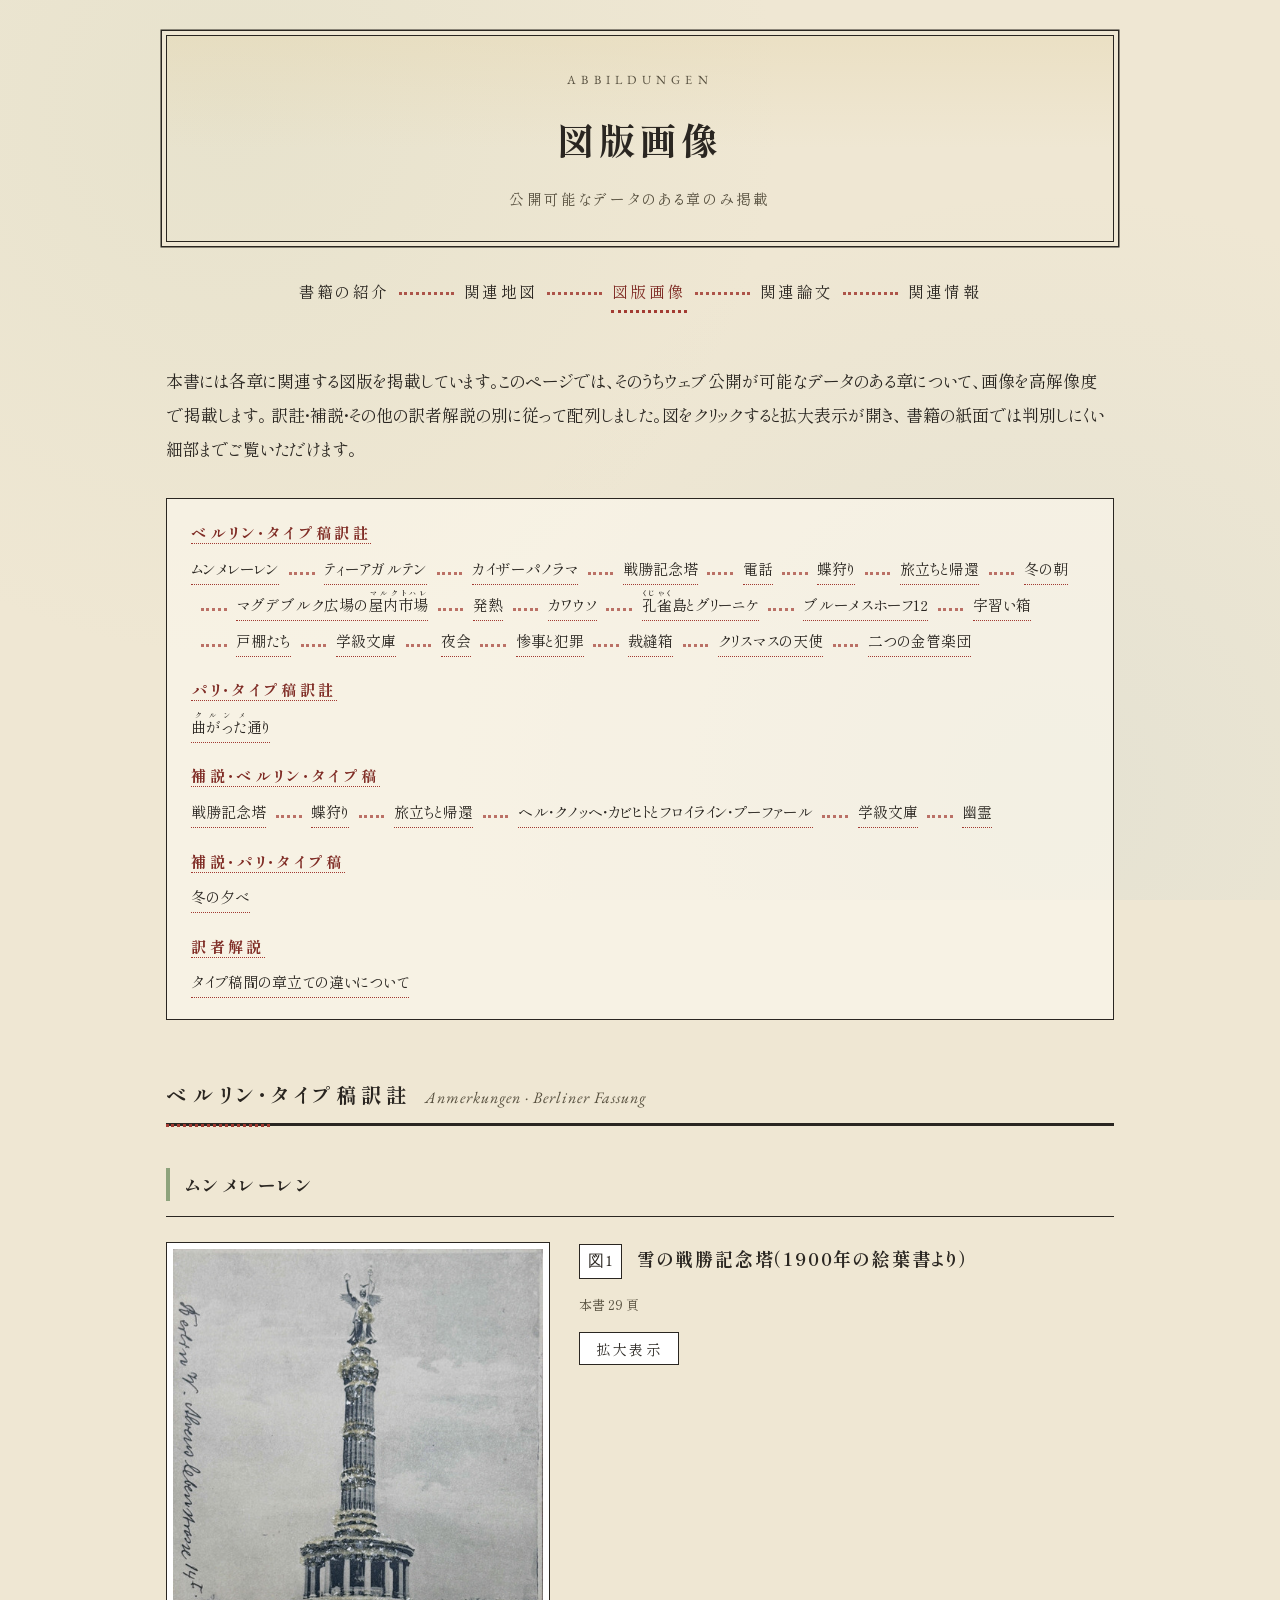
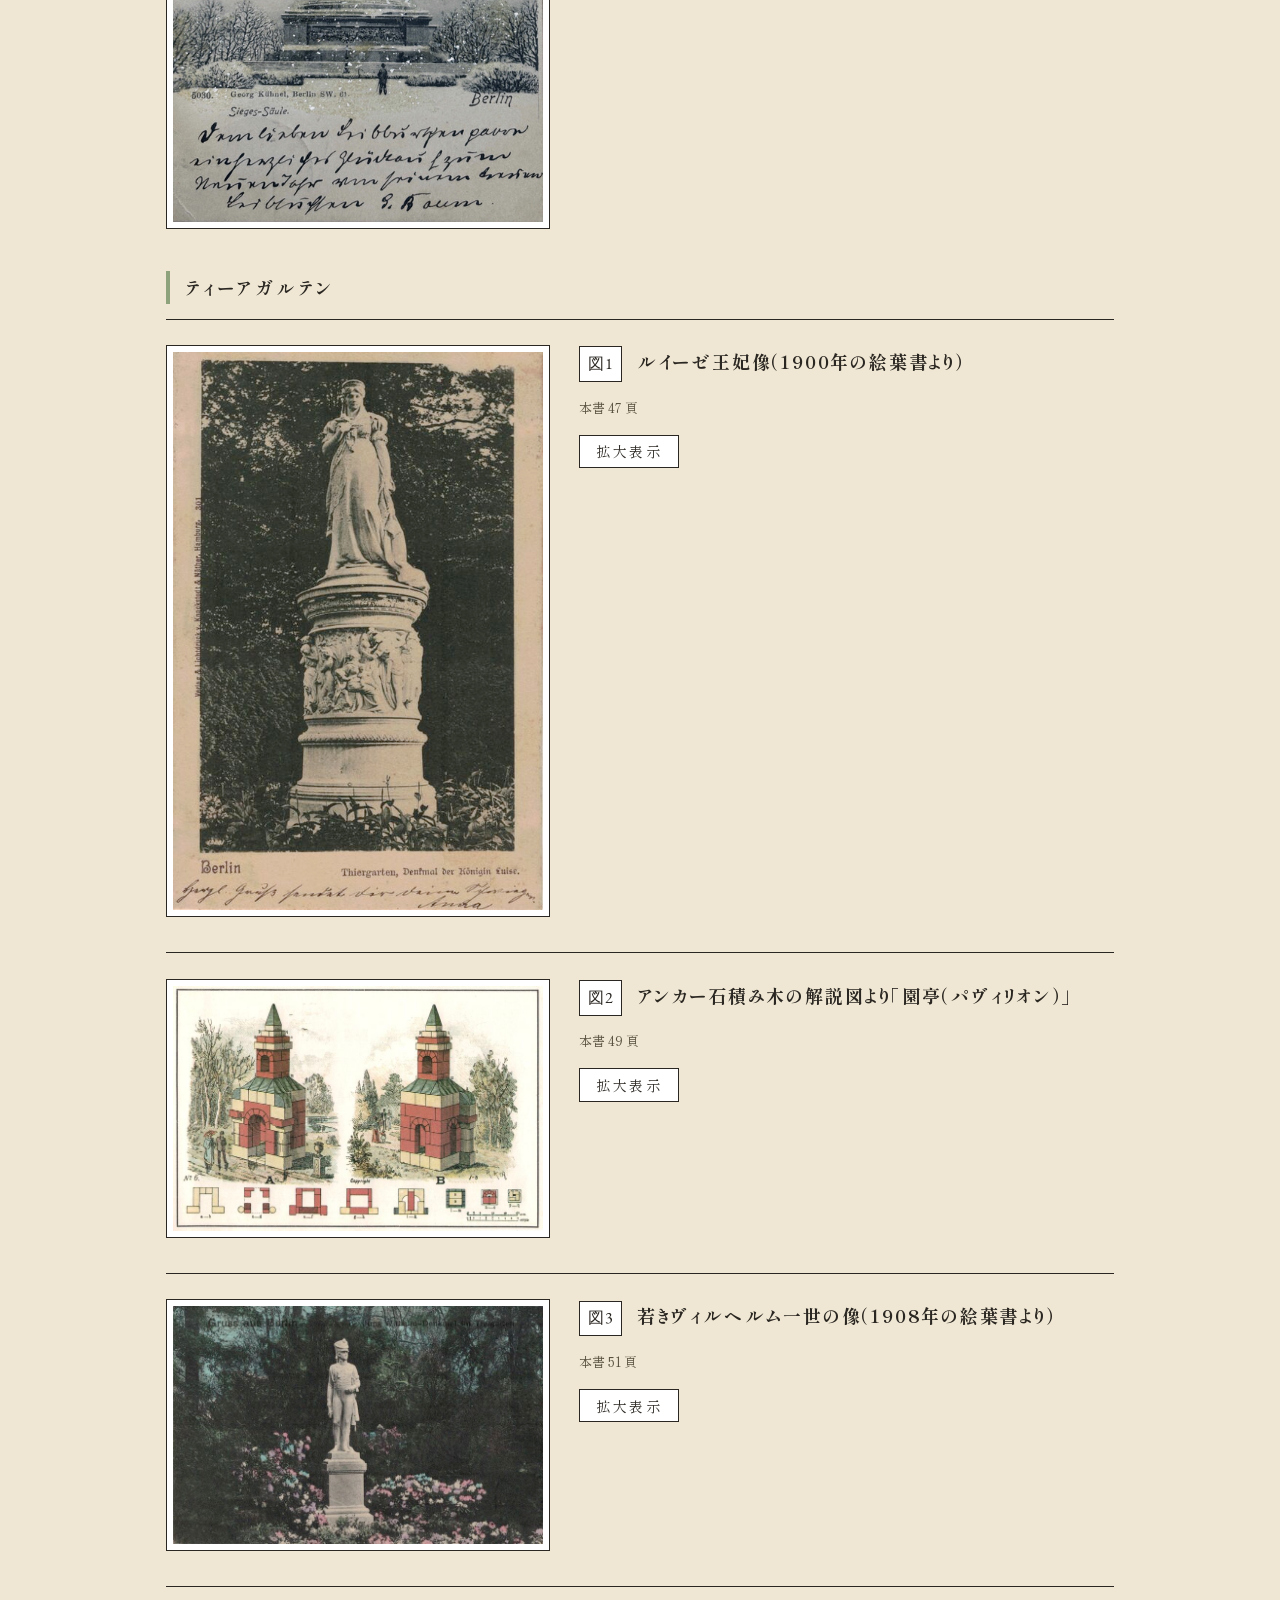
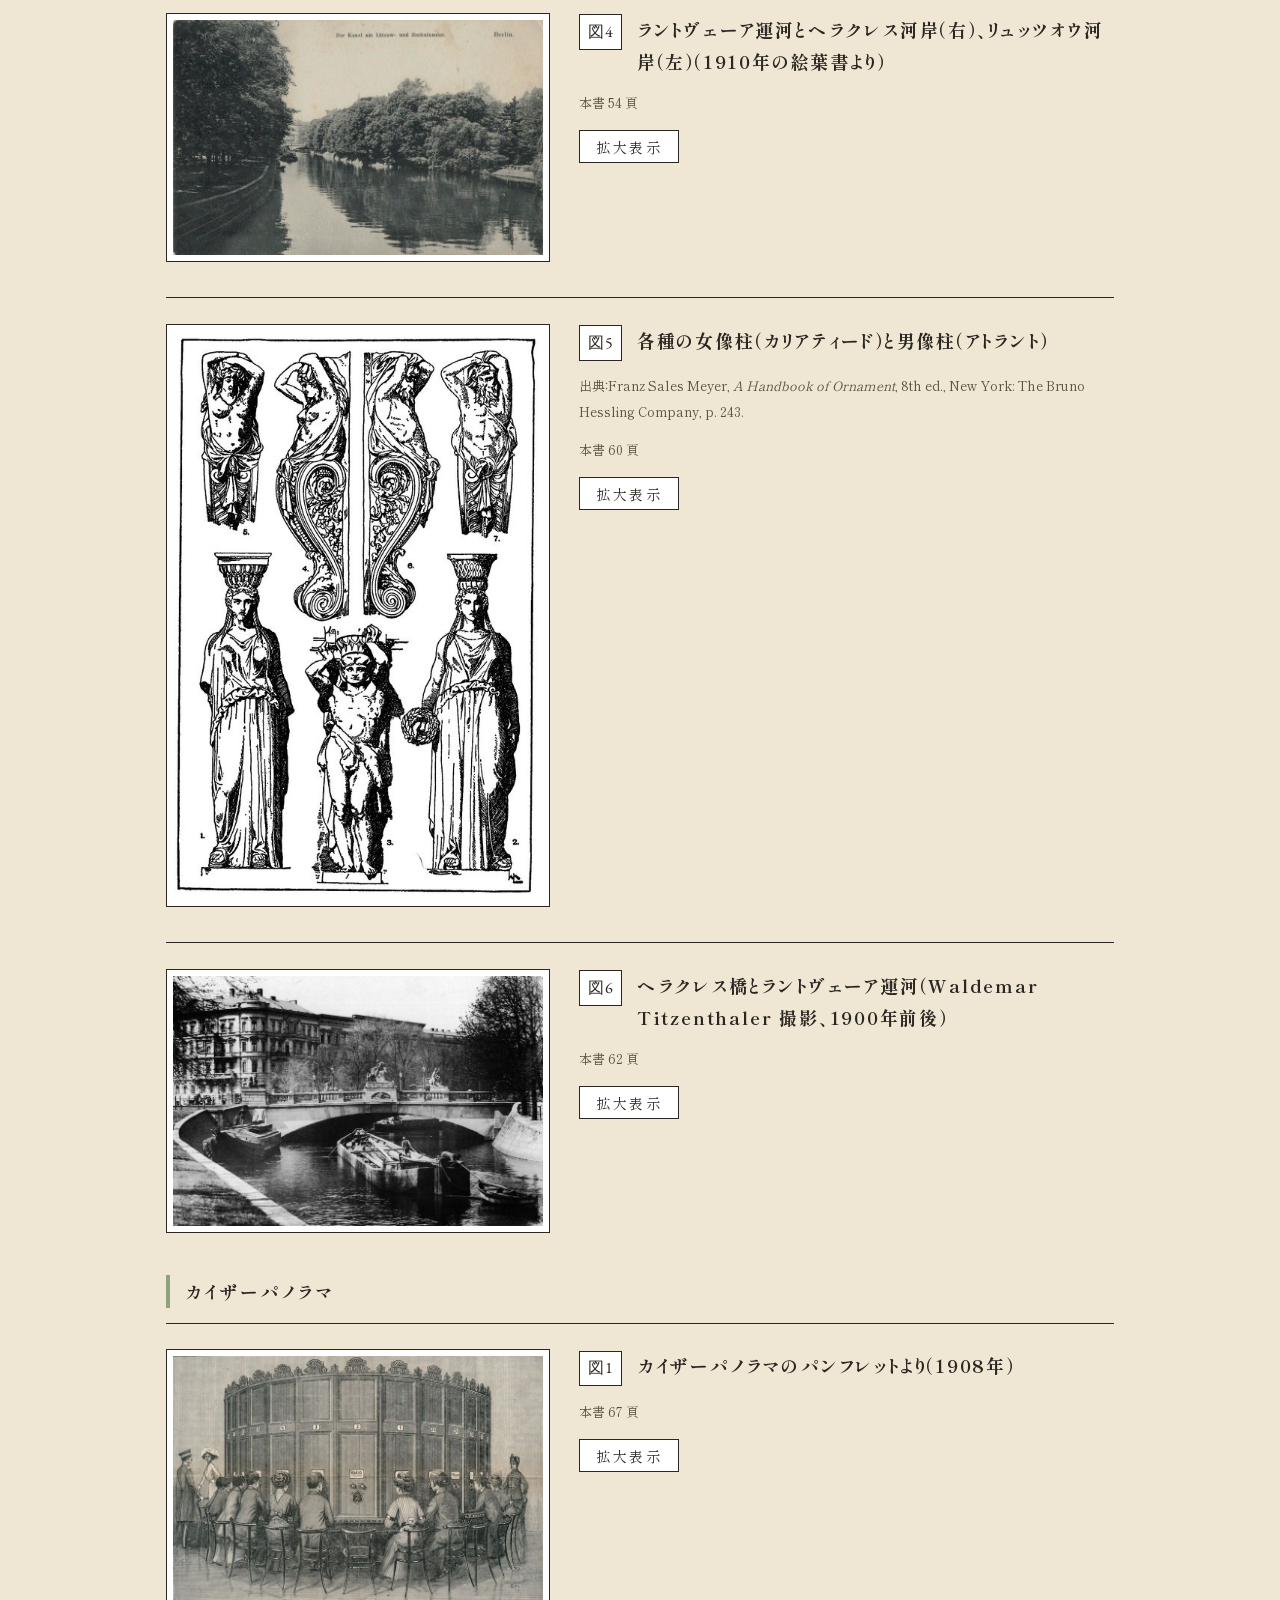
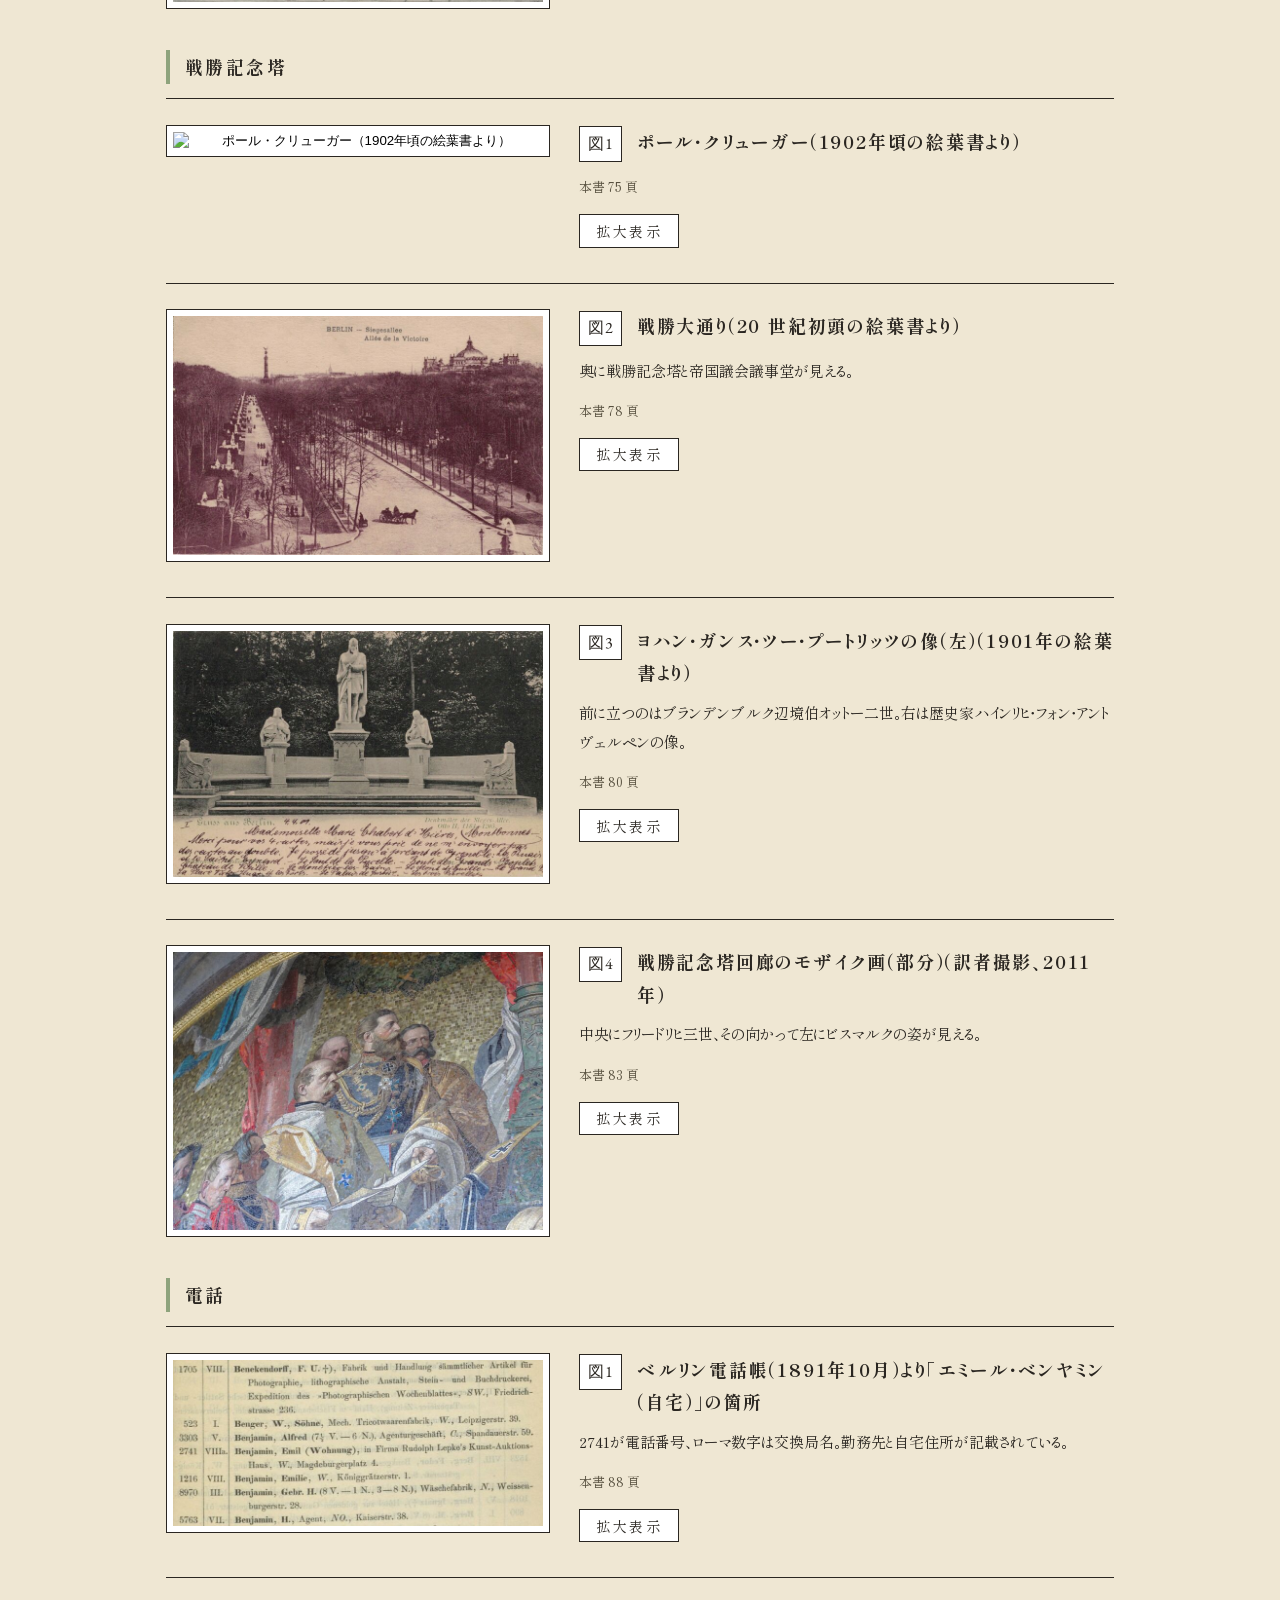
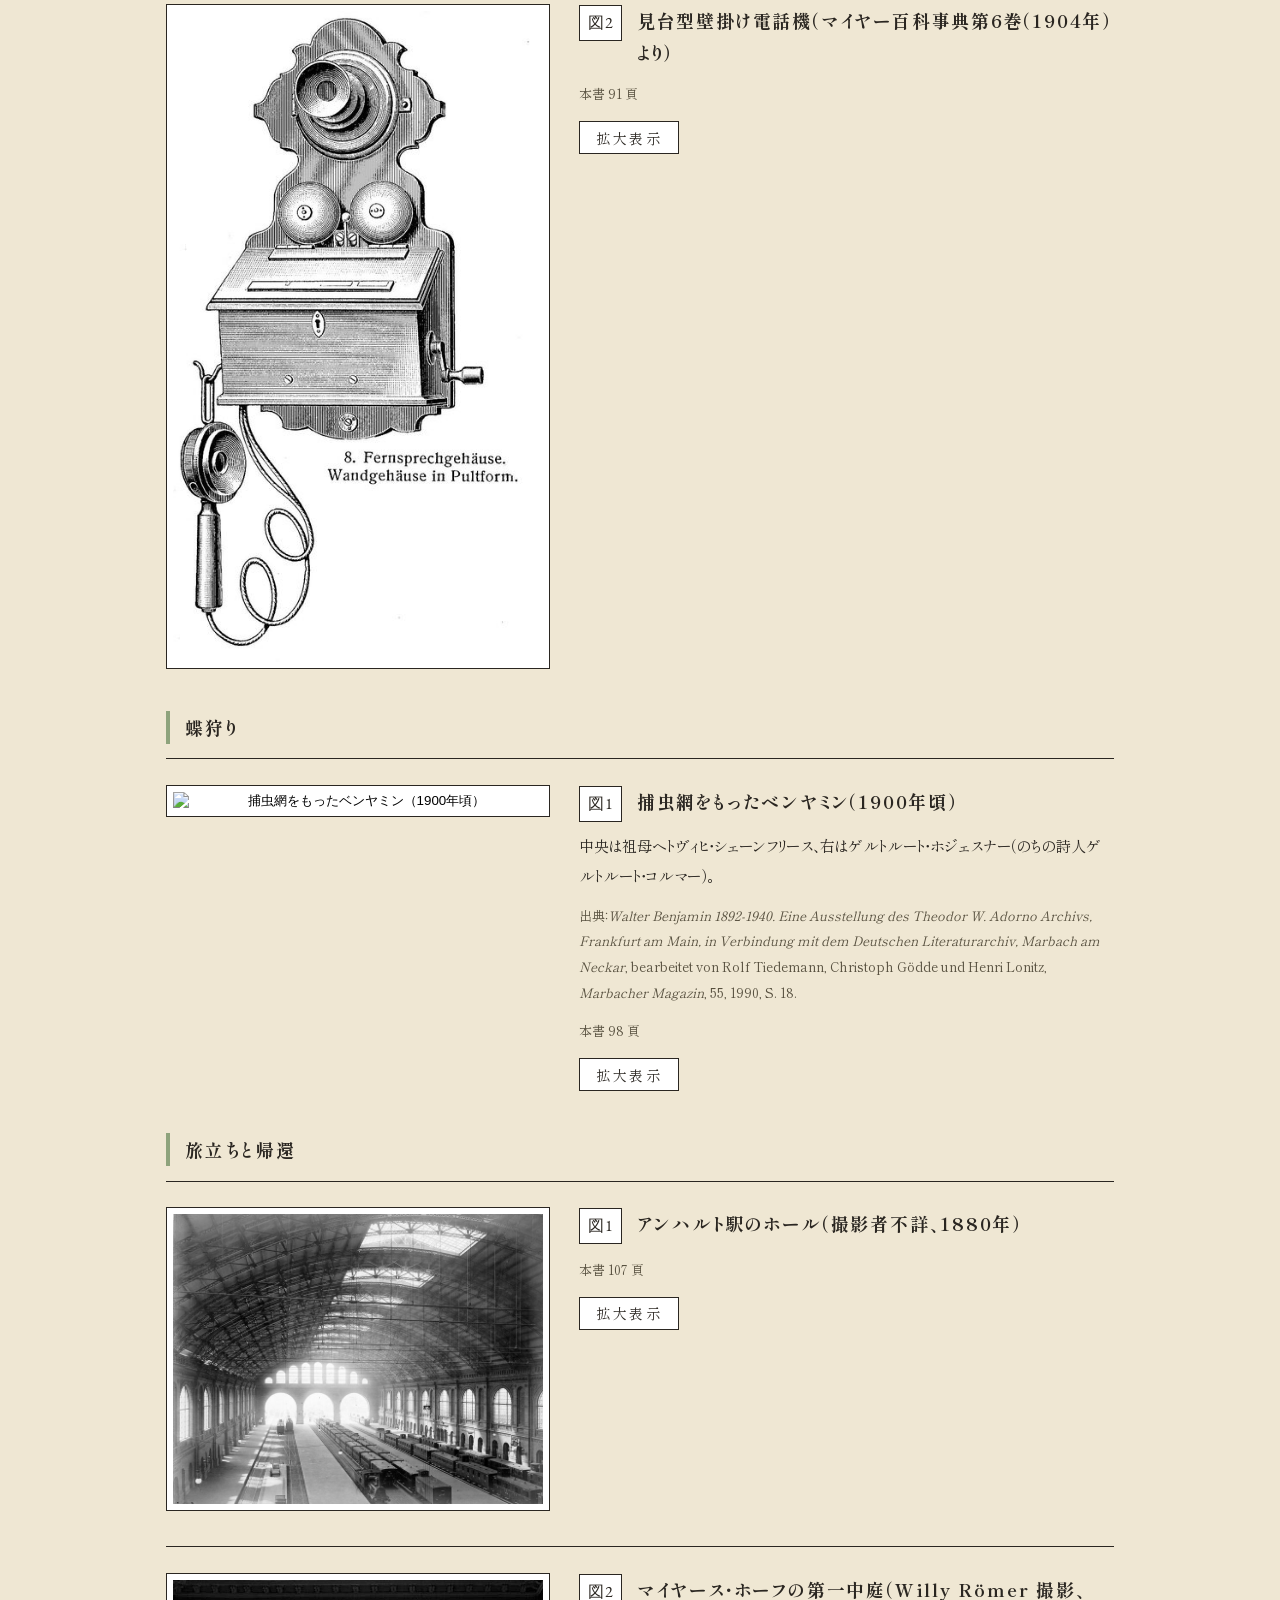
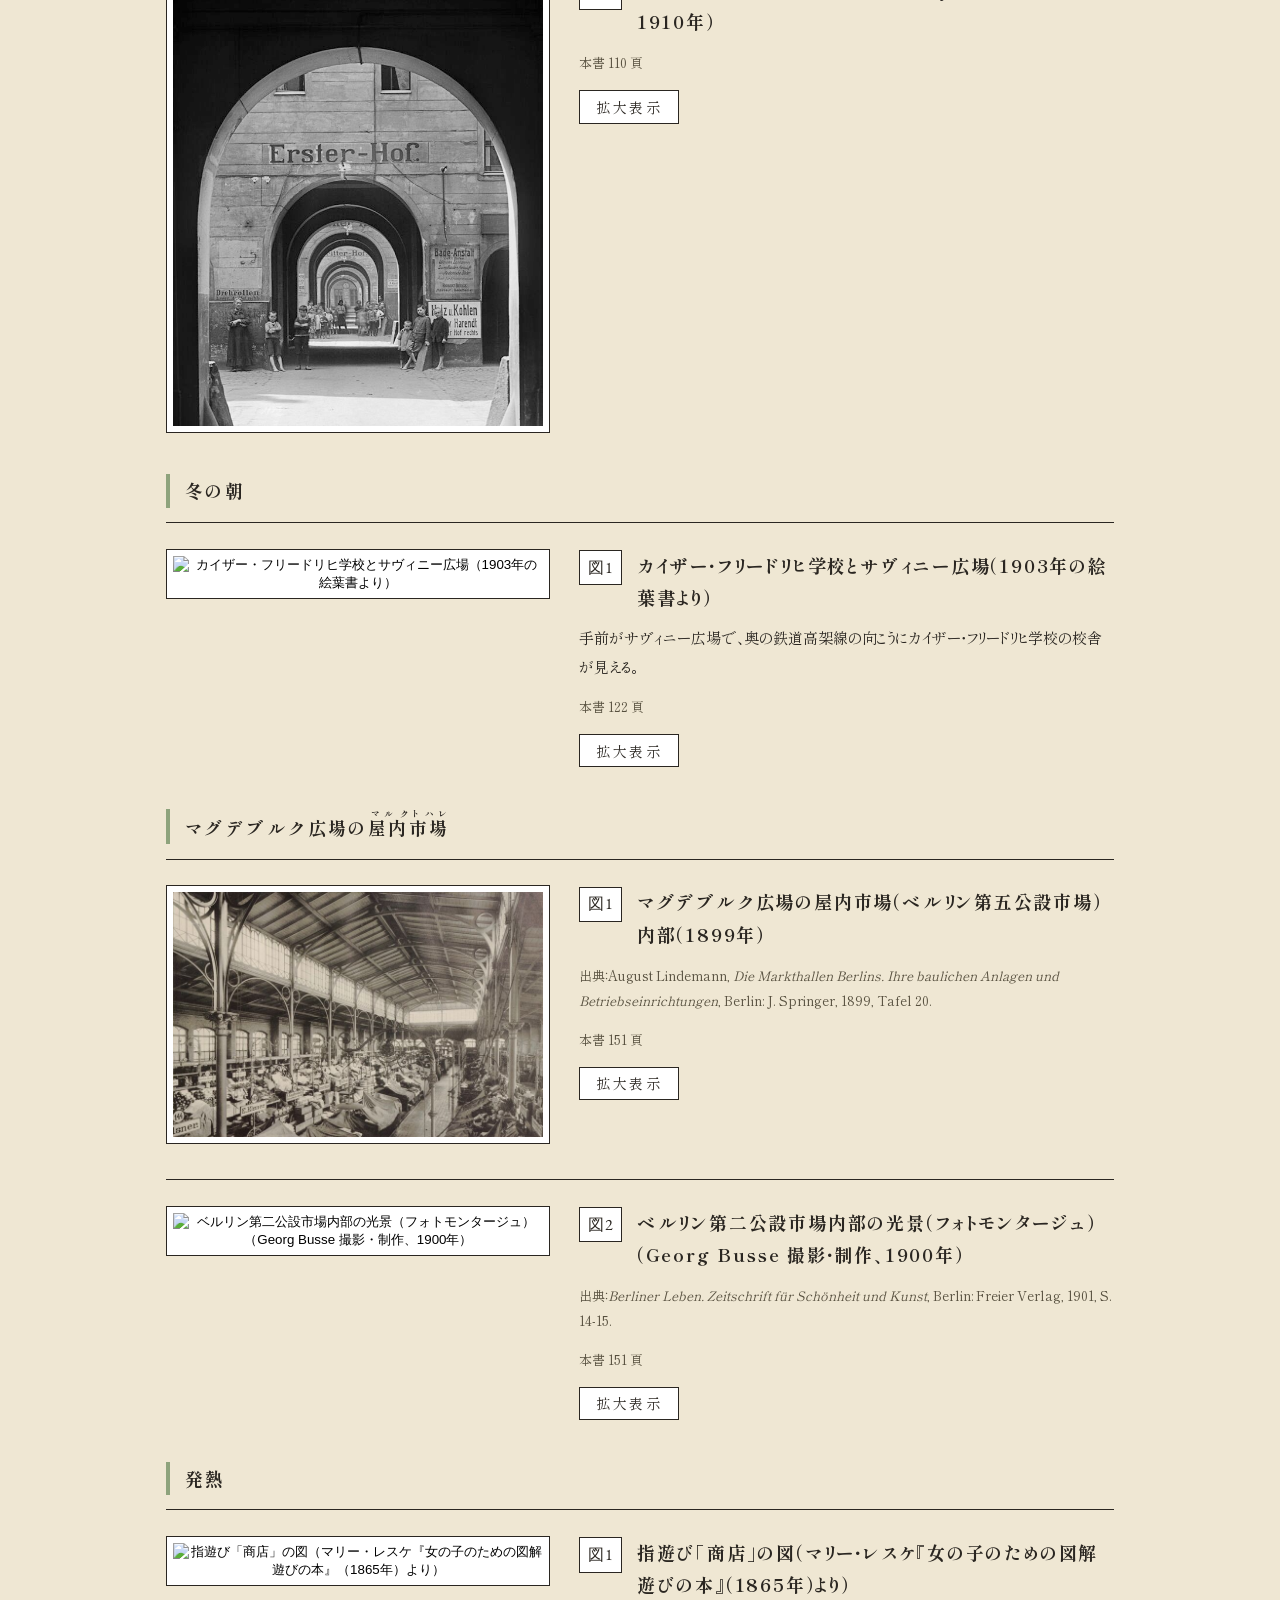
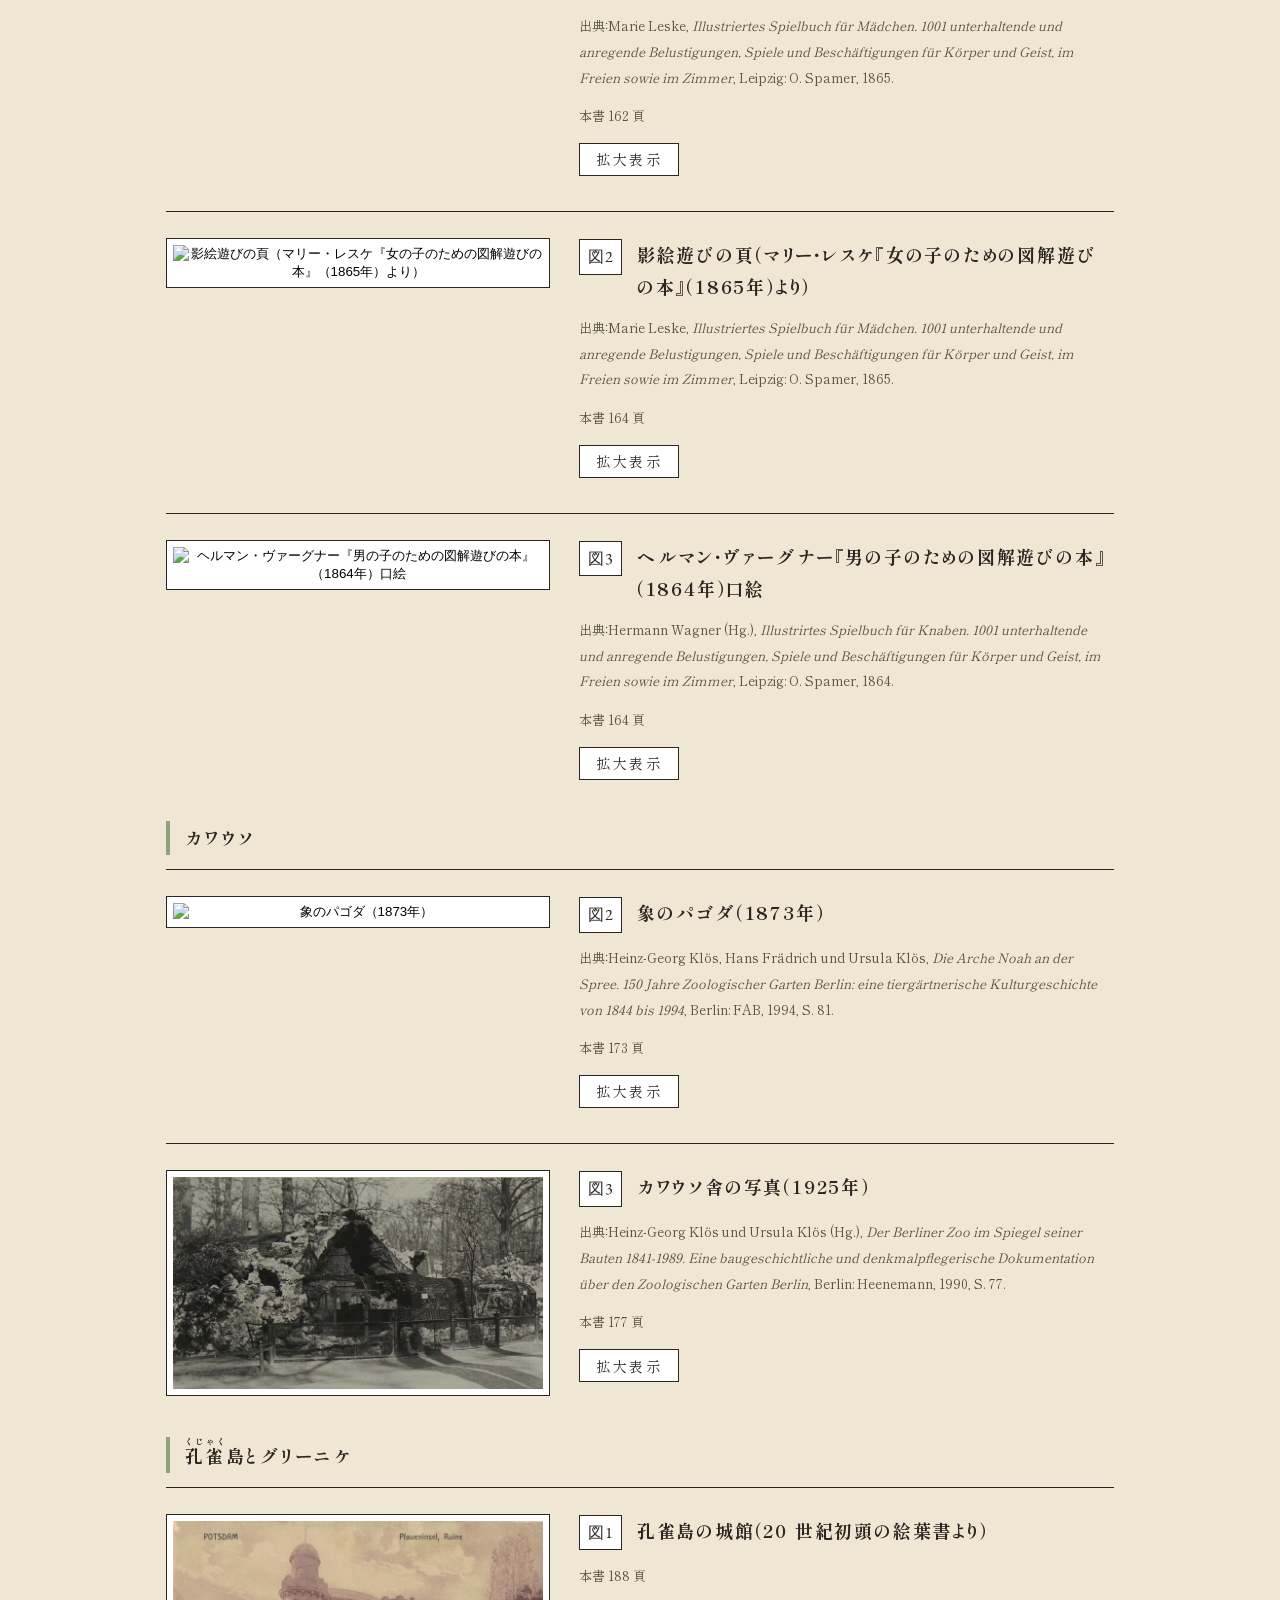
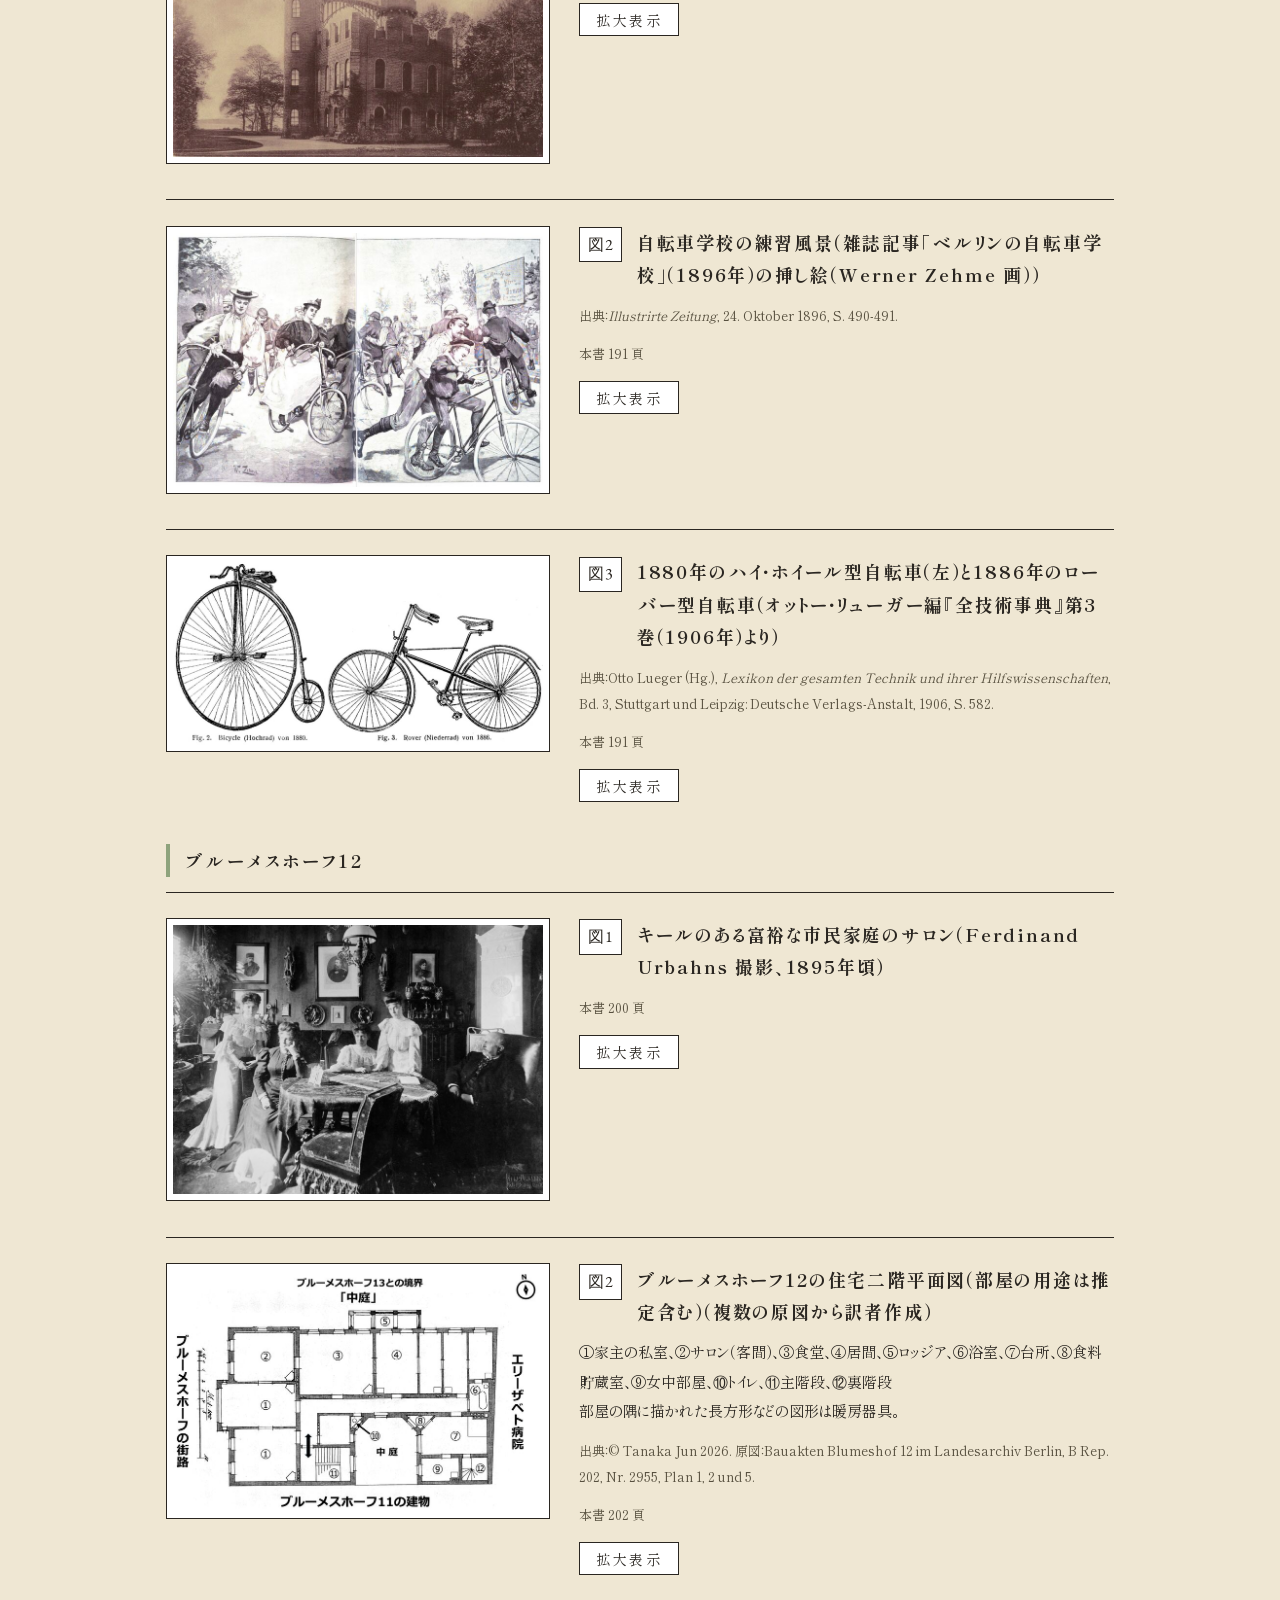
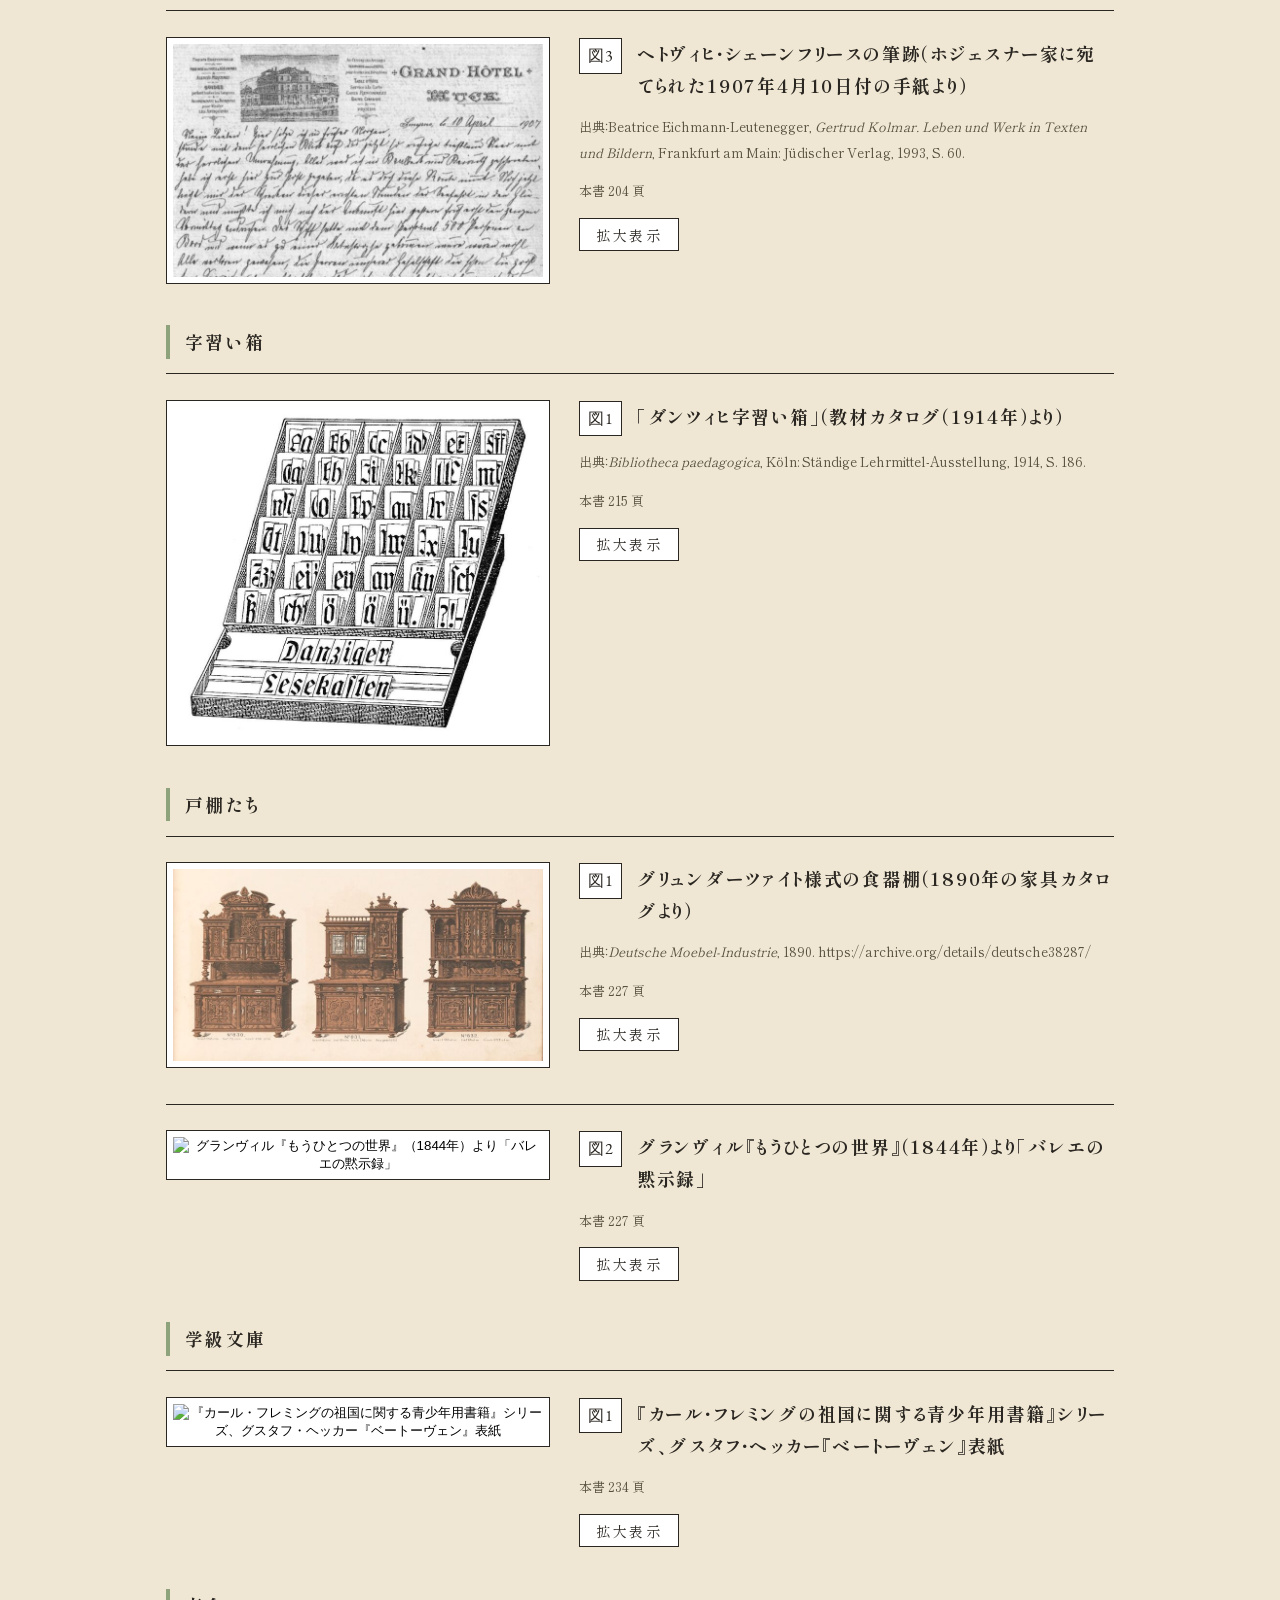
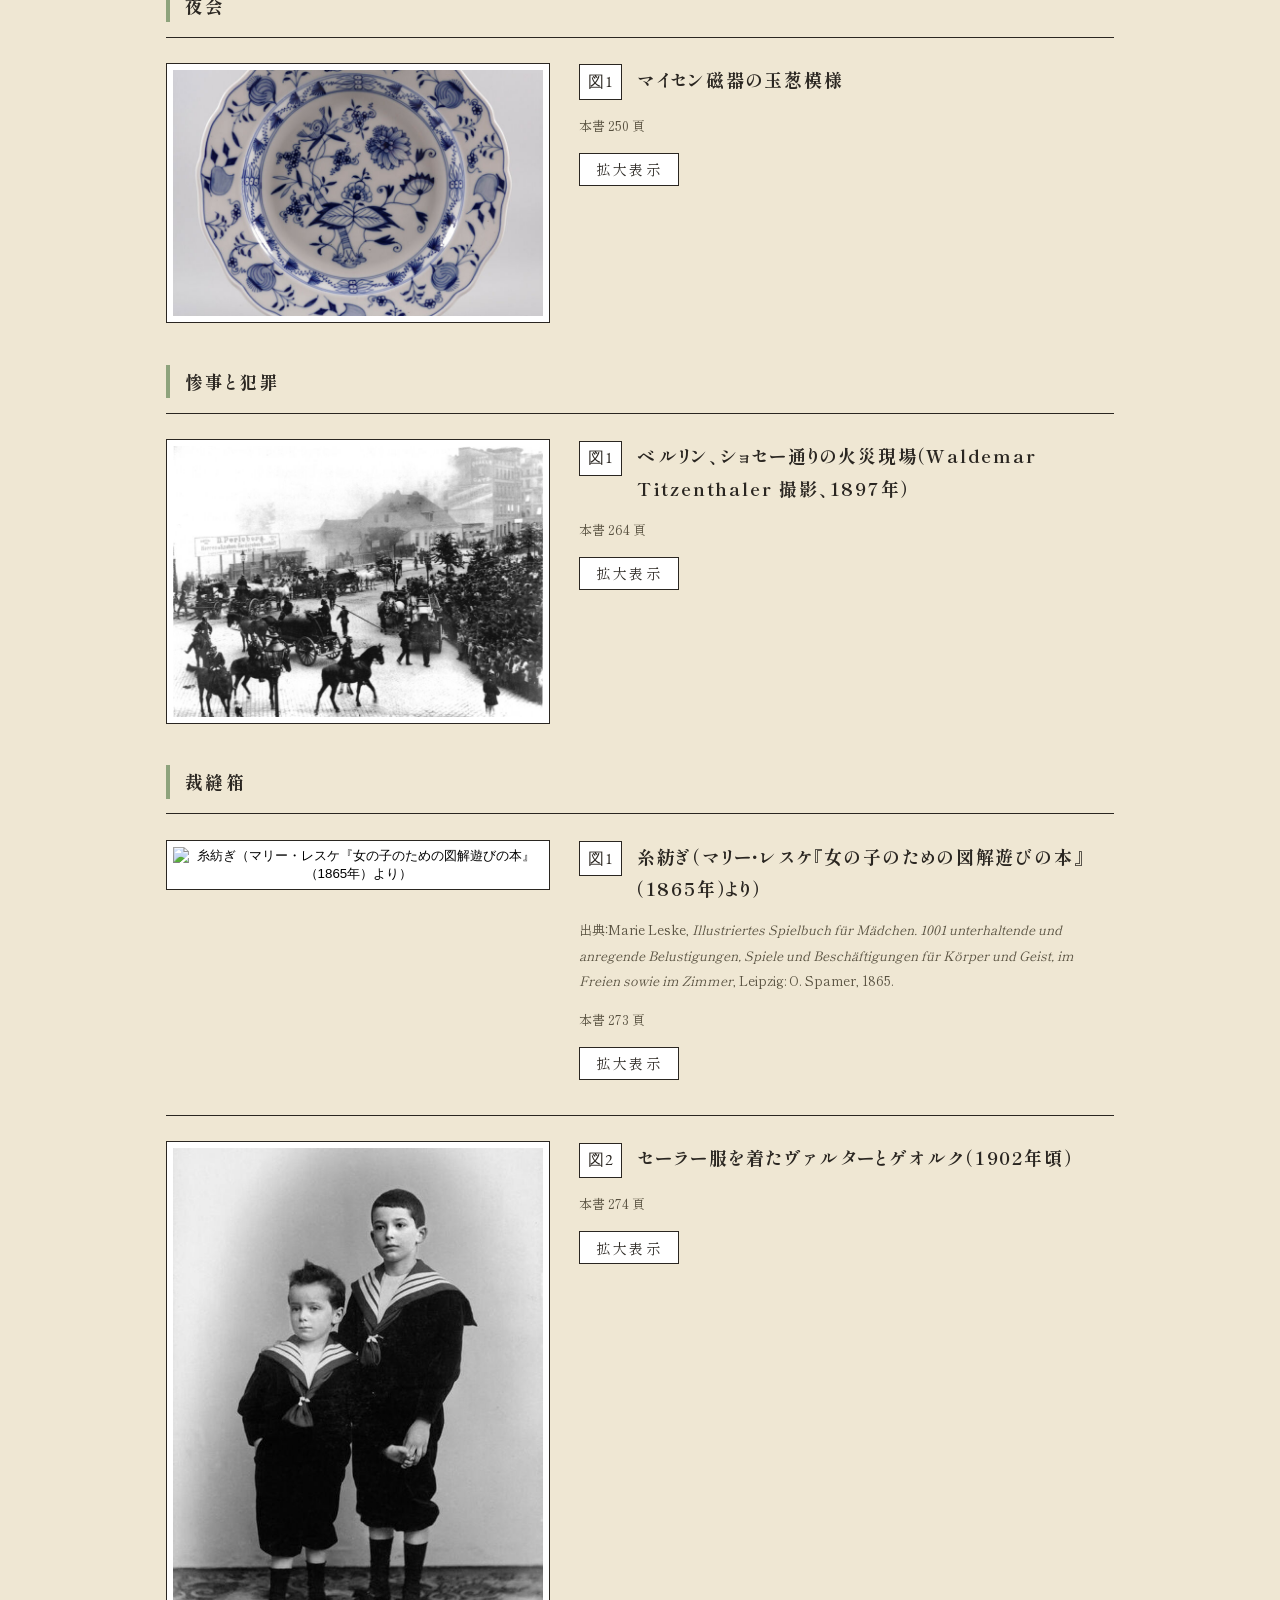
==== figures.html @ da182e79 "Add files via upload" ====
<!DOCTYPE html>
<html lang="ja">
<head>
<meta charset="UTF-8">
<meta name="viewport" content="width=device-width, initial-scale=1.0">
<title>図版画像｜『一九〇〇年前後のベルリンの幼年時代』刊行記念サイト</title>
<meta name="description" content="『一九〇〇年前後のベルリンの幼年時代』に収録した図版のうち、公開可能なデータのある章の画像を高解像度で掲載します。">
<link rel="preconnect" href="https://fonts.googleapis.com">
<link rel="preconnect" href="https://fonts.gstatic.com" crossorigin>
<link href="https://fonts.googleapis.com/css2?family=Shippori+Mincho:wght@400;500;700&amp;family=EB+Garamond:ital@0;1&amp;display=swap" rel="stylesheet">
<link rel="stylesheet" href="assets/style.css">
</head>
<body>

<header class="cartouche">
  <div class="cartouche-box">
    <p class="ueber">Abbildungen</p>
    <h1>図版画像</h1>
    <p class="unter">公開可能なデータのある章のみ掲載</p>
  </div>
</header>

<nav class="route" aria-label="サイト内経路">
  <ol>
    <li><a href="index.html">書籍の紹介</a></li>
    <li><a href="maps.html">関連地図</a></li>
    <li><a href="figures.html" aria-current="page">図版画像</a></li>
    <li><a href="papers.html">関連論文</a></li>
    <li><a href="info.html">関連情報</a></li>
  </ol>
</nav>

<main class="frame"><p>本書には各章に関連する図版を掲載しています。このページでは、そのうちウェブ公開が可能なデータのある章について、画像を高解像度で掲載します。 訳註・補説・その他の訳者解説の別に従って配列しました。図をクリックすると拡大表示が開き、 書籍の紙面では判別しにくい細部までご覧いただけます。</p>
  
<nav class="fig-inhalt" aria-label="章の一覧"><h3><a href="#teil-1">ベルリン・タイプ稿訳註</a></h3>
<ul>
<li><a href="#kap-01">ムンメレーレン</a></li>
<li><a href="#kap-02">ティーアガルテン</a></li>
<li><a href="#kap-03">カイザーパノラマ</a></li>
<li><a href="#kap-04">戦勝記念塔</a></li>
<li><a href="#kap-05">電話</a></li>
<li><a href="#kap-06">蝶狩り</a></li>
<li><a href="#kap-07">旅立ちと帰還</a></li>
<li><a href="#kap-08">冬の朝</a></li>
<li><a href="#kap-10">マグデブルク広場の<ruby>屋内市場<rt>マルクトハレ</rt></ruby></a></li>
<li><a href="#kap-11">発熱</a></li>
<li><a href="#kap-12">カワウソ</a></li>
<li><a href="#kap-13"><ruby>孔雀<rt>くじゃく</rt></ruby>島とグリーニケ</a></li>
<li><a href="#kap-14">ブルーメスホーフ12</a></li>
<li><a href="#kap-15">字習い箱</a></li>
<li><a href="#kap-16">戸棚たち</a></li>
<li><a href="#kap-17">学級文庫</a></li>
<li><a href="#kap-18">夜会</a></li>
<li><a href="#kap-19">惨事と犯罪</a></li>
<li><a href="#kap-20">裁縫箱</a></li>
<li><a href="#kap-21">クリスマスの天使</a></li>
<li><a href="#kap-22">二つの金管楽団</a></li>
</ul>
<h3><a href="#teil-2">パリ・タイプ稿訳註</a></h3>
<ul>
<li><a href="#kap-24"><ruby>曲がった<rt>クルンメ</rt></ruby>通り</a></li>
</ul>
<h3><a href="#teil-3">補説・ベルリン・タイプ稿</a></h3>
<ul>
<li><a href="#kap-25">戦勝記念塔</a></li>
<li><a href="#kap-26">蝶狩り</a></li>
<li><a href="#kap-27">旅立ちと帰還</a></li>
<li><a href="#kap-28">ヘル・クノッヘ・カビヒトとフロイライン・プーファール</a></li>
<li><a href="#kap-29">学級文庫</a></li>
<li><a href="#kap-30">幽霊</a></li>
</ul>
<h3><a href="#teil-4">補説・パリ・タイプ稿</a></h3>
<ul><li><a href="#kap-31">冬の夕べ</a></li></ul>
<h3><a href="#teil-5">訳者解説</a></h3>
<ul><li><a href="#kap-32">タイプ稿間の章立ての違いについて</a></li></ul></nav><section class="teil" aria-labelledby="teil-1"><h2 class="abschnitt teil-kopf" id="teil-1">ベルリン・タイプ稿訳註<span class="latin">Anmerkungen · Berliner Fassung</span>
</h2>
<h3 class="kapitel" id="kap-01">ムンメレーレン</h3>
<div class="karten"><article class="karte">
<figure><button class="rahmen js-lupe" type="button" data-src="figures/B00-01-雪の戦勝記念塔.jpeg" data-titel="図1　雪の戦勝記念塔（1900年の絵葉書より）"><img src="figthumbs/B00-01-%E9%9B%AA%E3%81%AE%E6%88%A6%E5%8B%9D%E8%A8%98%E5%BF%B5%E5%A1%94.jpg" loading="lazy" alt="雪の戦勝記念塔（1900年の絵葉書より）"></button></figure>
<div>
<div class="kartenkopf">
<span class="marke">図1</span><h3>雪の戦勝記念塔（1900年の絵葉書より）</h3>
</div>
<p class="quelle">本書 29 頁</p>
<button class="lupe js-lupe" type="button" data-src="figures/B00-01-雪の戦勝記念塔.jpeg" data-titel="図1　雪の戦勝記念塔（1900年の絵葉書より）">拡大表示</button>
</div></article></div>
<h3 class="kapitel" id="kap-02">ティーアガルテン</h3>
<div class="karten">
<article class="karte">
<figure><button class="rahmen js-lupe" type="button" data-src="figures/B02-01-Luise1900.jpg" data-titel="図1　ルイーゼ王妃像（1900年の絵葉書より）"><img src="figthumbs/B02-01-Luise1900.jpg" loading="lazy" alt="ルイーゼ王妃像（1900年の絵葉書より）"></button></figure>
<div>
<div class="kartenkopf">
<span class="marke">図1</span><h3>ルイーゼ王妃像（1900年の絵葉書より）</h3>
</div>
<p class="quelle">本書 47 頁</p>
<button class="lupe js-lupe" type="button" data-src="figures/B02-01-Luise1900.jpg" data-titel="図1　ルイーゼ王妃像（1900年の絵葉書より）">拡大表示</button>
</div></article><article class="karte">
<figure><button class="rahmen js-lupe" type="button" data-src="figures/B02-02-Anker.jpg" data-titel="図2　アンカー石積み木の解説図より「園亭（パヴィリオン）」"><img src="figthumbs/B02-02-Anker.jpg" loading="lazy" alt="アンカー石積み木の解説図より「園亭（パヴィリオン）」"></button></figure>
<div>
<div class="kartenkopf">
<span class="marke">図2</span><h3>アンカー石積み木の解説図より「園亭（パヴィリオン）」</h3>
</div>
<p class="quelle">本書 49 頁</p>
<button class="lupe js-lupe" type="button" data-src="figures/B02-02-Anker.jpg" data-titel="図2　アンカー石積み木の解説図より「園亭（パヴィリオン）」">拡大表示</button>
</div></article><article class="karte">
<figure><button class="rahmen js-lupe" type="button" data-src="figures/B02-03-Wilhelm1908.jpg" data-titel="図3　若きヴィルヘルム一世の像（1908年の絵葉書より）"><img src="figthumbs/B02-03-Wilhelm1908.jpg" loading="lazy" alt="若きヴィルヘルム一世の像（1908年の絵葉書より）"></button></figure>
<div>
<div class="kartenkopf">
<span class="marke">図3</span><h3>若きヴィルヘルム一世の像（1908年の絵葉書より）</h3>
</div>
<p class="quelle">本書 51 頁</p>
<button class="lupe js-lupe" type="button" data-src="figures/B02-03-Wilhelm1908.jpg" data-titel="図3　若きヴィルヘルム一世の像（1908年の絵葉書より）">拡大表示</button>
</div></article><article class="karte">
<figure><button class="rahmen js-lupe" type="button" data-src="figures/B02-04-Ufers.jpg" data-titel="図4　ラントヴェーア運河とヘラクレス河岸（右）、リュッツオウ河岸（左）（1910年の絵葉書より）"><img src="figthumbs/B02-04-Ufers.jpg" loading="lazy" alt="ラントヴェーア運河とヘラクレス河岸（右）、リュッツオウ河岸（左）（1910年の絵葉書より）"></button></figure>
<div>
<div class="kartenkopf">
<span class="marke">図4</span><h3>ラントヴェーア運河とヘラクレス河岸（右）、リュッツオウ河岸（左）（1910年の絵葉書より）</h3>
</div>
<p class="quelle">本書 54 頁</p>
<button class="lupe js-lupe" type="button" data-src="figures/B02-04-Ufers.jpg" data-titel="図4　ラントヴェーア運河とヘラクレス河岸（右）、リュッツオウ河岸（左）（1910年の絵葉書より）">拡大表示</button>
</div></article><article class="karte">
<figure><button class="rahmen js-lupe" type="button" data-src="figures/B02-05-Karyatiden-Atlanten.jpg" data-titel="図5　各種の女像柱（カリアティード）と男像柱（アトラント）"><img src="figthumbs/B02-05-Karyatiden-Atlanten.jpg" loading="lazy" alt="各種の女像柱（カリアティード）と男像柱（アトラント）"></button></figure>
<div>
<div class="kartenkopf">
<span class="marke">図5</span><h3>各種の女像柱（カリアティード）と男像柱（アトラント）</h3>
</div>
<p class="quelle">出典：Franz Sales Meyer, <cite>A Handbook of Ornament</cite>, 8th ed., New York: The Bruno Hessling Company, p. 243.</p>
<p class="quelle">本書 60 頁</p>
<button class="lupe js-lupe" type="button" data-src="figures/B02-05-Karyatiden-Atlanten.jpg" data-titel="図5　各種の女像柱（カリアティード）と男像柱（アトラント）">拡大表示</button>
</div></article><article class="karte">
<figure><button class="rahmen js-lupe" type="button" data-src="figures/B02-06-Herkulesbruecke,_Berlin_1900.jpg" data-titel="図6　ヘラクレス橋とラントヴェーア運河（Waldemar Titzenthaler 撮影、1900年前後）"><img src="figthumbs/B02-06-Herkulesbruecke,_Berlin_1900.jpg" loading="lazy" alt="ヘラクレス橋とラントヴェーア運河（Waldemar Titzenthaler 撮影、1900年前後）"></button></figure>
<div>
<div class="kartenkopf">
<span class="marke">図6</span><h3>ヘラクレス橋とラントヴェーア運河（Waldemar Titzenthaler 撮影、1900年前後）</h3>
</div>
<p class="quelle">本書 62 頁</p>
<button class="lupe js-lupe" type="button" data-src="figures/B02-06-Herkulesbruecke,_Berlin_1900.jpg" data-titel="図6　ヘラクレス橋とラントヴェーア運河（Waldemar Titzenthaler 撮影、1900年前後）">拡大表示</button>
</div></article>
</div>
<h3 class="kapitel" id="kap-03">カイザーパノラマ</h3>
<div class="karten"><article class="karte">
<figure><button class="rahmen js-lupe" type="button" data-src="figures/B03-KaiserPanorama.jpg" data-titel="図1　カイザーパノラマのパンフレットより（1908年）"><img src="figthumbs/B03-KaiserPanorama.jpg" loading="lazy" alt="カイザーパノラマのパンフレットより（1908年）"></button></figure>
<div>
<div class="kartenkopf">
<span class="marke">図1</span><h3>カイザーパノラマのパンフレットより（1908年）</h3>
</div>
<p class="quelle">本書 67 頁</p>
<button class="lupe js-lupe" type="button" data-src="figures/B03-KaiserPanorama.jpg" data-titel="図1　カイザーパノラマのパンフレットより（1908年）">拡大表示</button>
</div></article></div>
<h3 class="kapitel" id="kap-04">戦勝記念塔</h3>
<div class="karten">
<article class="karte">
<figure><button class="rahmen js-lupe" type="button" data-src="figures/B04-01-ポールクリューガー.jpg" data-titel="図1　ポール・クリューガー（1902年頃の絵葉書より）"><img src="figthumbs/B04-01-%E3%83%9D%E3%83%BC%E3%83%AB%E3%82%AF%E3%83%AA%E3%83%A5%E3%83%BC%E3%82%AC%E3%83%BC.jpg" loading="lazy" alt="ポール・クリューガー（1902年頃の絵葉書より）"></button></figure>
<div>
<div class="kartenkopf">
<span class="marke">図1</span><h3>ポール・クリューガー（1902年頃の絵葉書より）</h3>
</div>
<p class="quelle">本書 75 頁</p>
<button class="lupe js-lupe" type="button" data-src="figures/B04-01-ポールクリューガー.jpg" data-titel="図1　ポール・クリューガー（1902年頃の絵葉書より）">拡大表示</button>
</div></article><article class="karte">
<figure><button class="rahmen js-lupe" type="button" data-src="figures/B04-02-戦勝大通り.jpg" data-titel="図2　戦勝大通り（20 世紀初頭の絵葉書より）"><img src="figthumbs/B04-02-%E6%88%A6%E5%8B%9D%E5%A4%A7%E9%80%9A%E3%82%8A.jpg" loading="lazy" alt="戦勝大通り（20 世紀初頭の絵葉書より）"></button></figure>
<div>
<div class="kartenkopf">
<span class="marke">図2</span><h3>戦勝大通り（20 世紀初頭の絵葉書より）</h3>
</div>
<p>奥に戦勝記念塔と帝国議会議事堂が見える。</p>
<p class="quelle">本書 78 頁</p>
<button class="lupe js-lupe" type="button" data-src="figures/B04-02-戦勝大通り.jpg" data-titel="図2　戦勝大通り（20 世紀初頭の絵葉書より）">拡大表示</button>
</div></article><article class="karte">
<figure><button class="rahmen js-lupe" type="button" data-src="figures/B04-03-彫像.jpg" data-titel="図3　ヨハン・ガンス・ツー・プートリッツの像（左）（1901年の絵葉書より）"><img src="figthumbs/B04-03-%E5%BD%AB%E5%83%8F.jpg" loading="lazy" alt="ヨハン・ガンス・ツー・プートリッツの像（左）（1901年の絵葉書より）"></button></figure>
<div>
<div class="kartenkopf">
<span class="marke">図3</span><h3>ヨハン・ガンス・ツー・プートリッツの像（左）（1901年の絵葉書より）</h3>
</div>
<p>前に立つのはブランデンブルク辺境伯オットー二世。右は歴史家ハインリヒ・フォン・アントヴェルペンの像。</p>
<p class="quelle">本書 80 頁</p>
<button class="lupe js-lupe" type="button" data-src="figures/B04-03-彫像.jpg" data-titel="図3　ヨハン・ガンス・ツー・プートリッツの像（左）（1901年の絵葉書より）">拡大表示</button>
</div></article><article class="karte">
<figure><button class="rahmen js-lupe" type="button" data-src="figures/B04-04-mosaik.jpeg" data-titel="図4　戦勝記念塔回廊のモザイク画（部分）（訳者撮影、2011年）"><img src="figthumbs/B04-04-mosaik.jpg" loading="lazy" alt="戦勝記念塔回廊のモザイク画（部分）（訳者撮影、2011年）"></button></figure>
<div>
<div class="kartenkopf">
<span class="marke">図4</span><h3>戦勝記念塔回廊のモザイク画（部分）（訳者撮影、2011年）</h3>
</div>
<p>中央にフリードリヒ三世、その向かって左にビスマルクの姿が見える。</p>
<p class="quelle">本書 83 頁</p>
<button class="lupe js-lupe" type="button" data-src="figures/B04-04-mosaik.jpeg" data-titel="図4　戦勝記念塔回廊のモザイク画（部分）（訳者撮影、2011年）">拡大表示</button>
</div></article>
</div>
<h3 class="kapitel" id="kap-05">電話</h3>
<div class="karten">
<article class="karte">
<figure><button class="rahmen js-lupe" type="button" data-src="figures/B05-01-EmilBenjamin1891.jpeg" data-titel="図1　ベルリン電話帳（1891年10月）より「エミール・ベンヤミン（自宅）」の箇所"><img src="figthumbs/B05-01-EmilBenjamin1891.jpg" loading="lazy" alt="ベルリン電話帳（1891年10月）より「エミール・ベンヤミン（自宅）」の箇所"></button></figure>
<div>
<div class="kartenkopf">
<span class="marke">図1</span><h3>ベルリン電話帳（1891年10月）より「エミール・ベンヤミン（自宅）」の箇所</h3>
</div>
<p>2741が電話番号、ローマ数字は交換局名。勤務先と自宅住所が記載されている。</p>
<p class="quelle">本書 88 頁</p>
<button class="lupe js-lupe" type="button" data-src="figures/B05-01-EmilBenjamin1891.jpeg" data-titel="図1　ベルリン電話帳（1891年10月）より「エミール・ベンヤミン（自宅）」の箇所">拡大表示</button>
</div></article><article class="karte">
<figure><button class="rahmen js-lupe" type="button" data-src="figures/B05-02-Meyers1906.jpg" data-titel="図2　見台型壁掛け電話機（マイヤー百科事典第6巻（1904年）より）"><img src="figthumbs/B05-02-Meyers1906.jpg" loading="lazy" alt="見台型壁掛け電話機（マイヤー百科事典第6巻（1904年）より）"></button></figure>
<div>
<div class="kartenkopf">
<span class="marke">図2</span><h3>見台型壁掛け電話機（マイヤー百科事典第6巻（1904年）より）</h3>
</div>
<p class="quelle">本書 91 頁</p>
<button class="lupe js-lupe" type="button" data-src="figures/B05-02-Meyers1906.jpg" data-titel="図2　見台型壁掛け電話機（マイヤー百科事典第6巻（1904年）より）">拡大表示</button>
</div></article>
</div>
<h3 class="kapitel" id="kap-06">蝶狩り</h3>
<div class="karten"><article class="karte">
<figure><button class="rahmen js-lupe" type="button" data-src="figures/B06-01-捕虫網をもったヴァルター.jpg" data-titel="図1　捕虫網をもったベンヤミン（1900年頃）"><img src="figthumbs/B06-01-%E6%8D%95%E8%99%AB%E7%B6%B2%E3%82%92%E3%82%82%E3%81%A3%E3%81%9F%E3%83%B4%E3%82%A1%E3%83%AB%E3%82%BF%E3%83%BC.jpg" loading="lazy" alt="捕虫網をもったベンヤミン（1900年頃）"></button></figure>
<div>
<div class="kartenkopf">
<span class="marke">図1</span><h3>捕虫網をもったベンヤミン（1900年頃）</h3>
</div>
<p>中央は祖母ヘトヴィヒ・シェーンフリース、右はゲルトルート・ホジェスナー（のちの詩人ゲルトルート・コルマー）。</p>
<p class="quelle">出典：<cite>Walter Benjamin 1892-1940. Eine Ausstellung des Theodor W. Adorno Archivs, Frankfurt am Main, in Verbindung mit dem Deutschen Literaturarchiv, Marbach am Neckar</cite>, bearbeitet von Rolf Tiedemann, Christoph Gödde und Henri Lonitz, <cite>Marbacher Magazin</cite>, 55, 1990, S. 18.</p>
<p class="quelle">本書 98 頁</p>
<button class="lupe js-lupe" type="button" data-src="figures/B06-01-捕虫網をもったヴァルター.jpg" data-titel="図1　捕虫網をもったベンヤミン（1900年頃）">拡大表示</button>
</div></article></div>
<h3 class="kapitel" id="kap-07">旅立ちと帰還</h3>
<div class="karten">
<article class="karte">
<figure><button class="rahmen js-lupe" type="button" data-src="figures/B07-01-Anhalter_Bahnhof,_Gleishalle_nach1881.jpg" data-titel="図1　アンハルト駅のホール（撮影者不詳、1880年）"><img src="figthumbs/B07-01-Anhalter_Bahnhof,_Gleishalle_nach1881.jpg" loading="lazy" alt="アンハルト駅のホール（撮影者不詳、1880年）"></button></figure>
<div>
<div class="kartenkopf">
<span class="marke">図1</span><h3>アンハルト駅のホール（撮影者不詳、1880年）</h3>
</div>
<p class="quelle">本書 107 頁</p>
<button class="lupe js-lupe" type="button" data-src="figures/B07-01-Anhalter_Bahnhof,_Gleishalle_nach1881.jpg" data-titel="図1　アンハルト駅のホール（撮影者不詳、1880年）">拡大表示</button>
</div></article><article class="karte">
<figure><button class="rahmen js-lupe" type="button" data-src="figures/B07-02-MeyersHof1910.jpeg" data-titel="図2　マイヤース・ホーフの第一中庭（Willy Römer 撮影、1910年）"><img src="figthumbs/B07-02-MeyersHof1910.jpg" loading="lazy" alt="マイヤース・ホーフの第一中庭（Willy Römer 撮影、1910年）"></button></figure>
<div>
<div class="kartenkopf">
<span class="marke">図2</span><h3>マイヤース・ホーフの第一中庭（Willy Römer 撮影、1910年）</h3>
</div>
<p class="quelle">本書 110 頁</p>
<button class="lupe js-lupe" type="button" data-src="figures/B07-02-MeyersHof1910.jpeg" data-titel="図2　マイヤース・ホーフの第一中庭（Willy Römer 撮影、1910年）">拡大表示</button>
</div></article>
</div>
<h3 class="kapitel" id="kap-08">冬の朝</h3>
<div class="karten"><article class="karte">
<figure><button class="rahmen js-lupe" type="button" data-src="figures/B09-01-カイザー・フリードリヒ学校.jpeg" data-titel="図1　カイザー・フリードリヒ学校とサヴィニー広場（1903年の絵葉書より）"><img src="figthumbs/B09-01-%E3%82%AB%E3%82%A4%E3%82%B6%E3%83%BC%E3%83%BB%E3%83%95%E3%83%AA%E3%83%BC%E3%83%89%E3%83%AA%E3%83%92%E5%AD%A6%E6%A0%A1.jpg" loading="lazy" alt="カイザー・フリードリヒ学校とサヴィニー広場（1903年の絵葉書より）"></button></figure>
<div>
<div class="kartenkopf">
<span class="marke">図1</span><h3>カイザー・フリードリヒ学校とサヴィニー広場（1903年の絵葉書より）</h3>
</div>
<p>手前がサヴィニー広場で、奥の鉄道高架線の向こうにカイザー・フリードリヒ学校の校舎が見える。</p>
<p class="quelle">本書 122 頁</p>
<button class="lupe js-lupe" type="button" data-src="figures/B09-01-カイザー・フリードリヒ学校.jpeg" data-titel="図1　カイザー・フリードリヒ学校とサヴィニー広場（1903年の絵葉書より）">拡大表示</button>
</div></article></div>
<h3 class="kapitel" id="kap-10">マグデブルク広場の<ruby>屋内市場<rt>マルクトハレ</rt></ruby>
</h3>
<div class="karten">
<article class="karte">
<figure><button class="rahmen js-lupe" type="button" data-src="figures/B12-01-屋内市場1899.jpeg" data-titel="図1　マグデブルク広場の屋内市場（ベルリン第五公設市場）内部（1899年）"><img src="figthumbs/B12-01-%E5%B1%8B%E5%86%85%E5%B8%82%E5%A0%B41899.jpg" loading="lazy" alt="マグデブルク広場の屋内市場（ベルリン第五公設市場）内部（1899年）"></button></figure>
<div>
<div class="kartenkopf">
<span class="marke">図1</span><h3>マグデブルク広場の屋内市場（ベルリン第五公設市場）内部（1899年）</h3>
</div>
<p class="quelle">出典：August Lindemann, <cite>Die Markthallen Berlins. Ihre baulichen Anlagen und Betriebseinrichtungen</cite>, Berlin: J. Springer, 1899, Tafel 20.</p>
<p class="quelle">本書 151 頁</p>
<button class="lupe js-lupe" type="button" data-src="figures/B12-01-屋内市場1899.jpeg" data-titel="図1　マグデブルク広場の屋内市場（ベルリン第五公設市場）内部（1899年）">拡大表示</button>
</div></article><article class="karte">
<figure><button class="rahmen js-lupe" type="button" data-src="figures/B12-02-第二市場の光景モンタージュ1900.jpg" data-titel="図2　ベルリン第二公設市場内部の光景（フォトモンタージュ）（Georg Busse 撮影・制作、1900年）"><img src="figthumbs/B12-02-%E7%AC%AC%E4%BA%8C%E5%B8%82%E5%A0%B4%E3%81%AE%E5%85%89%E6%99%AF%E3%83%A2%E3%83%B3%E3%82%BF%E3%83%BC%E3%82%B8%E3%83%A51900.jpg" loading="lazy" alt="ベルリン第二公設市場内部の光景（フォトモンタージュ）（Georg Busse 撮影・制作、1900年）"></button></figure>
<div>
<div class="kartenkopf">
<span class="marke">図2</span><h3>ベルリン第二公設市場内部の光景（フォトモンタージュ）（Georg Busse 撮影・制作、1900年）</h3>
</div>
<p class="quelle">出典：<cite>Berliner Leben. Zeitschrift für Schönheit und Kunst</cite>, Berlin: Freier Verlag, 1901, S. 14-15.</p>
<p class="quelle">本書 151 頁</p>
<button class="lupe js-lupe" type="button" data-src="figures/B12-02-第二市場の光景モンタージュ1900.jpg" data-titel="図2　ベルリン第二公設市場内部の光景（フォトモンタージュ）（Georg Busse 撮影・制作、1900年）">拡大表示</button>
</div></article>
</div>
<h3 class="kapitel" id="kap-11">発熱</h3>
<div class="karten">
<article class="karte">
<figure><button class="rahmen js-lupe" type="button" data-src="figures/B13-01-指遊び.jpeg" data-titel="図1　指遊び「商店」の図（マリー・レスケ『女の子のための図解遊びの本』（1865年）より）"><img src="figthumbs/B13-01-%E6%8C%87%E9%81%8A%E3%81%B3.jpg" loading="lazy" alt="指遊び「商店」の図（マリー・レスケ『女の子のための図解遊びの本』（1865年）より）"></button></figure>
<div>
<div class="kartenkopf">
<span class="marke">図1</span><h3>指遊び「商店」の図（マリー・レスケ『女の子のための図解遊びの本』（1865年）より）</h3>
</div>
<p class="quelle">出典：Marie Leske, <cite>Illustriertes Spielbuch für Mädchen. 1001 unterhaltende und anregende Belustigungen, Spiele und Beschäftigungen für Körper und Geist, im Freien sowie im Zimmer</cite>, Leipzig: O. Spamer, 1865.</p>
<p class="quelle">本書 162 頁</p>
<button class="lupe js-lupe" type="button" data-src="figures/B13-01-指遊び.jpeg" data-titel="図1　指遊び「商店」の図（マリー・レスケ『女の子のための図解遊びの本』（1865年）より）">拡大表示</button>
</div></article><article class="karte">
<figure><button class="rahmen js-lupe" type="button" data-src="figures/B13-02-影絵遊び.jpg" data-titel="図2　影絵遊びの頁（マリー・レスケ『女の子のための図解遊びの本』（1865年）より）"><img src="figthumbs/B13-02-%E5%BD%B1%E7%B5%B5%E9%81%8A%E3%81%B3.jpg" loading="lazy" alt="影絵遊びの頁（マリー・レスケ『女の子のための図解遊びの本』（1865年）より）"></button></figure>
<div>
<div class="kartenkopf">
<span class="marke">図2</span><h3>影絵遊びの頁（マリー・レスケ『女の子のための図解遊びの本』（1865年）より）</h3>
</div>
<p class="quelle">出典：Marie Leske, <cite>Illustriertes Spielbuch für Mädchen. 1001 unterhaltende und anregende Belustigungen, Spiele und Beschäftigungen für Körper und Geist, im Freien sowie im Zimmer</cite>, Leipzig: O. Spamer, 1865.</p>
<p class="quelle">本書 164 頁</p>
<button class="lupe js-lupe" type="button" data-src="figures/B13-02-影絵遊び.jpg" data-titel="図2　影絵遊びの頁（マリー・レスケ『女の子のための図解遊びの本』（1865年）より）">拡大表示</button>
</div></article><article class="karte">
<figure><button class="rahmen js-lupe" type="button" data-src="figures/B13-03-Wagner男の子の遊びの本口絵.jpeg" data-titel="図3　ヘルマン・ヴァーグナー『男の子のための図解遊びの本』（1864年）口絵"><img src="figthumbs/B13-03-Wagner%E7%94%B7%E3%81%AE%E5%AD%90%E3%81%AE%E9%81%8A%E3%81%B3%E3%81%AE%E6%9C%AC%E5%8F%A3%E7%B5%B5.jpg" loading="lazy" alt="ヘルマン・ヴァーグナー『男の子のための図解遊びの本』（1864年）口絵"></button></figure>
<div>
<div class="kartenkopf">
<span class="marke">図3</span><h3>ヘルマン・ヴァーグナー『男の子のための図解遊びの本』（1864年）口絵</h3>
</div>
<p class="quelle">出典：Hermann Wagner (Hg.), <cite>Illustrirtes Spielbuch für Knaben. 1001 unterhaltende und anregende Belustigungen, Spiele und Beschäftigungen für Körper und Geist, im Freien sowie im Zimmer</cite>, Leipzig: O. Spamer, 1864.</p>
<p class="quelle">本書 164 頁</p>
<button class="lupe js-lupe" type="button" data-src="figures/B13-03-Wagner男の子の遊びの本口絵.jpeg" data-titel="図3　ヘルマン・ヴァーグナー『男の子のための図解遊びの本』（1864年）口絵">拡大表示</button>
</div></article>
</div>
<h3 class="kapitel" id="kap-12">カワウソ</h3>
<div class="karten">
<article class="karte">
<figure><button class="rahmen js-lupe" type="button" data-src="figures/B15-01-象のパゴダ.jpg" data-titel="図2　象のパゴダ（1873年）"><img src="figthumbs/B15-01-%E8%B1%A1%E3%81%AE%E3%83%91%E3%82%B4%E3%83%80.jpg" loading="lazy" alt="象のパゴダ（1873年）"></button></figure>
<div>
<div class="kartenkopf">
<span class="marke">図2</span><h3>象のパゴダ（1873年）</h3>
</div>
<p class="quelle">出典：Heinz-Georg Klös, Hans Frädrich und Ursula Klös, <cite>Die Arche Noah an der Spree. 150 Jahre Zoologischer Garten Berlin: eine tiergärtnerische Kulturgeschichte von 1844 bis 1994</cite>, Berlin: FAB, 1994, S. 81.</p>
<p class="quelle">本書 173 頁</p>
<button class="lupe js-lupe" type="button" data-src="figures/B15-01-象のパゴダ.jpg" data-titel="図2　象のパゴダ（1873年）">拡大表示</button>
</div></article><article class="karte">
<figure><button class="rahmen js-lupe" type="button" data-src="figures/B15-02-カワウソ舎1925年前後.jpg" data-titel="図3　カワウソ舎の写真（1925年）"><img src="figthumbs/B15-02-%E3%82%AB%E3%83%AF%E3%82%A6%E3%82%BD%E8%88%8E1925%E5%B9%B4%E5%89%8D%E5%BE%8C.jpg" loading="lazy" alt="カワウソ舎の写真（1925年）"></button></figure>
<div>
<div class="kartenkopf">
<span class="marke">図3</span><h3>カワウソ舎の写真（1925年）</h3>
</div>
<p class="quelle">出典：Heinz-Georg Klös und Ursula Klös (Hg.), <cite>Der Berliner Zoo im Spiegel seiner Bauten 1841-1989. Eine baugeschichtliche und denkmalpflegerische Dokumentation über den Zoologischen Garten Berlin</cite>, Berlin: Heenemann, 1990, S. 77.</p>
<p class="quelle">本書 177 頁</p>
<button class="lupe js-lupe" type="button" data-src="figures/B15-02-カワウソ舎1925年前後.jpg" data-titel="図3　カワウソ舎の写真（1925年）">拡大表示</button>
</div></article>
</div>
<h3 class="kapitel" id="kap-13">
<ruby>孔雀<rt>くじゃく</rt></ruby>島とグリーニケ</h3>
<div class="karten">
<article class="karte">
<figure><button class="rahmen js-lupe" type="button" data-src="figures/B17-01-孔雀島城館.jpg" data-titel="図1　孔雀島の城館（20 世紀初頭の絵葉書より）"><img src="figthumbs/B17-01-%E5%AD%94%E9%9B%80%E5%B3%B6%E5%9F%8E%E9%A4%A8.jpg" loading="lazy" alt="孔雀島の城館（20 世紀初頭の絵葉書より）"></button></figure>
<div>
<div class="kartenkopf">
<span class="marke">図1</span><h3>孔雀島の城館（20 世紀初頭の絵葉書より）</h3>
</div>
<p class="quelle">本書 188 頁</p>
<button class="lupe js-lupe" type="button" data-src="figures/B17-01-孔雀島城館.jpg" data-titel="図1　孔雀島の城館（20 世紀初頭の絵葉書より）">拡大表示</button>
</div></article><article class="karte">
<figure><button class="rahmen js-lupe" type="button" data-src="figures/B17-02-自転車学校の練習風景1896.jpg" data-titel="図2　自転車学校の練習風景（雑誌記事「ベルリンの自転車学校」（1896年）の挿し絵（Werner Zehme 画））"><img src="figthumbs/B17-02-%E8%87%AA%E8%BB%A2%E8%BB%8A%E5%AD%A6%E6%A0%A1%E3%81%AE%E7%B7%B4%E7%BF%92%E9%A2%A8%E6%99%AF1896.jpg" loading="lazy" alt="自転車学校の練習風景（雑誌記事「ベルリンの自転車学校」（1896年）の挿し絵（Werner Zehme 画））"></button></figure>
<div>
<div class="kartenkopf">
<span class="marke">図2</span><h3>自転車学校の練習風景（雑誌記事「ベルリンの自転車学校」（1896年）の挿し絵（Werner Zehme 画））</h3>
</div>
<p class="quelle">出典：<cite>Illustrirte Zeitung</cite>, 24. Oktober 1896, S. 490-491.</p>
<p class="quelle">本書 191 頁</p>
<button class="lupe js-lupe" type="button" data-src="figures/B17-02-自転車学校の練習風景1896.jpg" data-titel="図2　自転車学校の練習風景（雑誌記事「ベルリンの自転車学校」（1896年）の挿し絵（Werner Zehme 画））">拡大表示</button>
</div></article><article class="karte">
<figure><button class="rahmen js-lupe" type="button" data-src="figures/B17-03-自転車1880_1886.jpg" data-titel="図3　1880年のハイ・ホイール型自転車（左）と1886年のローバー型自転車（オットー・リューガー編『全技術事典』第3巻（1906年）より）"><img src="figthumbs/B17-03-%E8%87%AA%E8%BB%A2%E8%BB%8A1880_1886.jpg" loading="lazy" alt="1880年のハイ・ホイール型自転車（左）と1886年のローバー型自転車（オットー・リューガー編『全技術事典』第3巻（1906年）より）"></button></figure>
<div>
<div class="kartenkopf">
<span class="marke">図3</span><h3>1880年のハイ・ホイール型自転車（左）と1886年のローバー型自転車（オットー・リューガー編『全技術事典』第3巻（1906年）より）</h3>
</div>
<p class="quelle">出典：Otto Lueger (Hg.), <cite>Lexikon der gesamten Technik und ihrer Hilfswissenschaften</cite>, Bd. 3, Stuttgart und Leipzig: Deutsche Verlags-Anstalt, 1906, S. 582.</p>
<p class="quelle">本書 191 頁</p>
<button class="lupe js-lupe" type="button" data-src="figures/B17-03-自転車1880_1886.jpg" data-titel="図3　1880年のハイ・ホイール型自転車（左）と1886年のローバー型自転車（オットー・リューガー編『全技術事典』第3巻（1906年）より）">拡大表示</button>
</div></article>
</div>
<h3 class="kapitel" id="kap-14">ブルーメスホーフ12</h3>
<div class="karten">
<article class="karte">
<figure><button class="rahmen js-lupe" type="button" data-src="figures/B18-01-Blick_in_einen_großbuergerlichen_Salon_(Kiel_45.119).jpeg" data-titel="図1　キールのある富裕な市民家庭のサロン（Ferdinand Urbahns 撮影、1895年頃）"><img src="figthumbs/B18-01-Blick_in_einen_gro%C3%9Fbuergerlichen_Salon_(Kiel_45.119).jpg" loading="lazy" alt="キールのある富裕な市民家庭のサロン（Ferdinand Urbahns 撮影、1895年頃）"></button></figure>
<div>
<div class="kartenkopf">
<span class="marke">図1</span><h3>キールのある富裕な市民家庭のサロン（Ferdinand Urbahns 撮影、1895年頃）</h3>
</div>
<p class="quelle">本書 200 頁</p>
<button class="lupe js-lupe" type="button" data-src="figures/B18-01-Blick_in_einen_großbuergerlichen_Salon_(Kiel_45.119).jpeg" data-titel="図1　キールのある富裕な市民家庭のサロン（Ferdinand Urbahns 撮影、1895年頃）">拡大表示</button>
</div></article><article class="karte">
<figure><button class="rahmen js-lupe" type="button" data-src="figures/B18-02-二階平面図20251106改訂.jpg" data-titel="図2　ブルーメスホーフ12の住宅二階平面図（部屋の用途は推定含む）（複数の原図から訳者作成）"><img src="figthumbs/B18-02-%E4%BA%8C%E9%9A%8E%E5%B9%B3%E9%9D%A2%E5%9B%B320251106%E6%94%B9%E8%A8%82.jpg" loading="lazy" alt="ブルーメスホーフ12の住宅二階平面図（部屋の用途は推定含む）（複数の原図から訳者作成）"></button></figure>
<div>
<div class="kartenkopf">
<span class="marke">図2</span><h3>ブルーメスホーフ12の住宅二階平面図（部屋の用途は推定含む）（複数の原図から訳者作成）</h3>
</div>
<p>①家主の私室、②サロン（客間）、③食堂、④居間、⑤ロッジア、⑥浴室、⑦台所、⑧食料貯蔵室、⑨女中部屋、⑩トイレ、⑪主階段、⑫裏階段<br>部屋の隅に描かれた長方形などの図形は暖房器具。</p>
<p class="quelle">出典：© Tanaka Jun 2026. 原図：Bauakten Blumeshof 12 im Landesarchiv Berlin, B Rep. 202, Nr. 2955, Plan 1, 2 und 5.</p>
<p class="quelle">本書 202 頁</p>
<button class="lupe js-lupe" type="button" data-src="figures/B18-02-二階平面図20251106改訂.jpg" data-titel="図2　ブルーメスホーフ12の住宅二階平面図（部屋の用途は推定含む）（複数の原図から訳者作成）">拡大表示</button>
</div></article><article class="karte">
<figure><button class="rahmen js-lupe" type="button" data-src="figures/B18-03-祖母の筆跡.jpeg" data-titel="図3　ヘトヴィヒ・シェーンフリースの筆跡（ホジェスナー家に宛てられた1907年4月10日付の手紙より）"><img src="figthumbs/B18-03-%E7%A5%96%E6%AF%8D%E3%81%AE%E7%AD%86%E8%B7%A1.jpg" loading="lazy" alt="ヘトヴィヒ・シェーンフリースの筆跡（ホジェスナー家に宛てられた1907年4月10日付の手紙より）"></button></figure>
<div>
<div class="kartenkopf">
<span class="marke">図3</span><h3>ヘトヴィヒ・シェーンフリースの筆跡（ホジェスナー家に宛てられた1907年4月10日付の手紙より）</h3>
</div>
<p class="quelle">出典：Beatrice Eichmann-Leutenegger, <cite>Gertrud Kolmar. Leben und Werk in Texten und Bildern</cite>, Frankfurt am Main: Jüdischer Verlag, 1993, S. 60.</p>
<p class="quelle">本書 204 頁</p>
<button class="lupe js-lupe" type="button" data-src="figures/B18-03-祖母の筆跡.jpeg" data-titel="図3　ヘトヴィヒ・シェーンフリースの筆跡（ホジェスナー家に宛てられた1907年4月10日付の手紙より）">拡大表示</button>
</div></article>
</div>
<h3 class="kapitel" id="kap-15">字習い箱</h3>
<div class="karten"><article class="karte">
<figure><button class="rahmen js-lupe" type="button" data-src="figures/B19-01-字習い箱.jpg" data-titel="図1　「ダンツィヒ字習い箱」（教材カタログ（1914年）より）"><img src="figthumbs/B19-01-%E5%AD%97%E7%BF%92%E3%81%84%E7%AE%B1.jpg" loading="lazy" alt="「ダンツィヒ字習い箱」（教材カタログ（1914年）より）"></button></figure>
<div>
<div class="kartenkopf">
<span class="marke">図1</span><h3>「ダンツィヒ字習い箱」（教材カタログ（1914年）より）</h3>
</div>
<p class="quelle">出典：<cite>Bibliotheca paedagogica</cite>, Köln: Ständige Lehrmittel-Ausstellung, 1914, S. 186.</p>
<p class="quelle">本書 215 頁</p>
<button class="lupe js-lupe" type="button" data-src="figures/B19-01-字習い箱.jpg" data-titel="図1　「ダンツィヒ字習い箱」（教材カタログ（1914年）より）">拡大表示</button>
</div></article></div>
<h3 class="kapitel" id="kap-16">戸棚たち</h3>
<div class="karten">
<article class="karte">
<figure><button class="rahmen js-lupe" type="button" data-src="figures/B20-01-食器棚.jpg" data-titel="図1　グリュンダーツァイト様式の食器棚（1890年の家具カタログより）"><img src="figthumbs/B20-01-%E9%A3%9F%E5%99%A8%E6%A3%9A.jpg" loading="lazy" alt="グリュンダーツァイト様式の食器棚（1890年の家具カタログより）"></button></figure>
<div>
<div class="kartenkopf">
<span class="marke">図1</span><h3>グリュンダーツァイト様式の食器棚（1890年の家具カタログより）</h3>
</div>
<p class="quelle">出典：<cite>Deutsche Moebel-Industrie</cite>, 1890. https://archive.org/details/deutsche38287/</p>
<p class="quelle">本書 227 頁</p>
<button class="lupe js-lupe" type="button" data-src="figures/B20-01-食器棚.jpg" data-titel="図1　グリュンダーツァイト様式の食器棚（1890年の家具カタログより）">拡大表示</button>
</div></article><article class="karte">
<figure><button class="rahmen js-lupe" type="button" data-src="figures/B20-02-グランヴィルもうひとつの世界.jpg" data-titel="図2　グランヴィル『もうひとつの世界』（1844年）より「バレエの黙示録」"><img src="figthumbs/B20-02-%E3%82%B0%E3%83%A9%E3%83%B3%E3%83%B4%E3%82%A3%E3%83%AB%E3%82%82%E3%81%86%E3%81%B2%E3%81%A8%E3%81%A4%E3%81%AE%E4%B8%96%E7%95%8C.jpg" loading="lazy" alt="グランヴィル『もうひとつの世界』（1844年）より「バレエの黙示録」"></button></figure>
<div>
<div class="kartenkopf">
<span class="marke">図2</span><h3>グランヴィル『もうひとつの世界』（1844年）より「バレエの黙示録」</h3>
</div>
<p class="quelle">本書 227 頁</p>
<button class="lupe js-lupe" type="button" data-src="figures/B20-02-グランヴィルもうひとつの世界.jpg" data-titel="図2　グランヴィル『もうひとつの世界』（1844年）より「バレエの黙示録」">拡大表示</button>
</div></article>
</div>
<h3 class="kapitel" id="kap-17">学級文庫</h3>
<div class="karten"><article class="karte">
<figure><button class="rahmen js-lupe" type="button" data-src="figures/B21-01-カール・フレミング.jpeg" data-titel="図1　『カール・フレミングの祖国に関する青少年用書籍』シリーズ、グスタフ・ヘッカー『ベートーヴェン』表紙"><img src="figthumbs/B21-01-%E3%82%AB%E3%83%BC%E3%83%AB%E3%83%BB%E3%83%95%E3%83%AC%E3%83%9F%E3%83%B3%E3%82%B0.jpg" loading="lazy" alt="『カール・フレミングの祖国に関する青少年用書籍』シリーズ、グスタフ・ヘッカー『ベートーヴェン』表紙"></button></figure>
<div>
<div class="kartenkopf">
<span class="marke">図1</span><h3>『カール・フレミングの祖国に関する青少年用書籍』シリーズ、グスタフ・ヘッカー『ベートーヴェン』表紙</h3>
</div>
<p class="quelle">本書 234 頁</p>
<button class="lupe js-lupe" type="button" data-src="figures/B21-01-カール・フレミング.jpeg" data-titel="図1　『カール・フレミングの祖国に関する青少年用書籍』シリーズ、グスタフ・ヘッカー『ベートーヴェン』表紙">拡大表示</button>
</div></article></div>
<h3 class="kapitel" id="kap-18">夜会</h3>
<div class="karten"><article class="karte">
<figure><button class="rahmen js-lupe" type="button" data-src="figures/B24-01-Zwiebelmuster1890.jpg" data-titel="図1　マイセン磁器の玉葱模様"><img src="figthumbs/B24-01-Zwiebelmuster1890.jpg" loading="lazy" alt="マイセン磁器の玉葱模様"></button></figure>
<div>
<div class="kartenkopf">
<span class="marke">図1</span><h3>マイセン磁器の玉葱模様</h3>
</div>
<p class="quelle">本書 250 頁</p>
<button class="lupe js-lupe" type="button" data-src="figures/B24-01-Zwiebelmuster1890.jpg" data-titel="図1　マイセン磁器の玉葱模様">拡大表示</button>
</div></article></div>
<h3 class="kapitel" id="kap-19">惨事と犯罪</h3>
<div class="karten"><article class="karte">
<figure><button class="rahmen js-lupe" type="button" data-src="figures/B26-01-火災現場.jpg" data-titel="図1　ベルリン、ショセー通りの火災現場（Waldemar Titzenthaler 撮影、1897年）"><img src="figthumbs/B26-01-%E7%81%AB%E7%81%BD%E7%8F%BE%E5%A0%B4.jpg" loading="lazy" alt="ベルリン、ショセー通りの火災現場（Waldemar Titzenthaler 撮影、1897年）"></button></figure>
<div>
<div class="kartenkopf">
<span class="marke">図1</span><h3>ベルリン、ショセー通りの火災現場（Waldemar Titzenthaler 撮影、1897年）</h3>
</div>
<p class="quelle">本書 264 頁</p>
<button class="lupe js-lupe" type="button" data-src="figures/B26-01-火災現場.jpg" data-titel="図1　ベルリン、ショセー通りの火災現場（Waldemar Titzenthaler 撮影、1897年）">拡大表示</button>
</div></article></div>
<h3 class="kapitel" id="kap-20">裁縫箱</h3>
<div class="karten">
<article class="karte">
<figure><button class="rahmen js-lupe" type="button" data-src="figures/B27-01-糸紡ぎ.jpg" data-titel="図1　糸紡ぎ（マリー・レスケ『女の子のための図解遊びの本』（1865年）より）"><img src="figthumbs/B27-01-%E7%B3%B8%E7%B4%A1%E3%81%8E.jpg" loading="lazy" alt="糸紡ぎ（マリー・レスケ『女の子のための図解遊びの本』（1865年）より）"></button></figure>
<div>
<div class="kartenkopf">
<span class="marke">図1</span><h3>糸紡ぎ（マリー・レスケ『女の子のための図解遊びの本』（1865年）より）</h3>
</div>
<p class="quelle">出典：Marie Leske, <cite>Illustriertes Spielbuch für Mädchen. 1001 unterhaltende und anregende Belustigungen, Spiele und Beschäftigungen für Körper und Geist, im Freien sowie im Zimmer</cite>, Leipzig: O. Spamer, 1865.</p>
<p class="quelle">本書 273 頁</p>
<button class="lupe js-lupe" type="button" data-src="figures/B27-01-糸紡ぎ.jpg" data-titel="図1　糸紡ぎ（マリー・レスケ『女の子のための図解遊びの本』（1865年）より）">拡大表示</button>
</div></article><article class="karte">
<figure><button class="rahmen js-lupe" type="button" data-src="figures/B27-02-弟とセーラー服1904.jpeg" data-titel="図2　セーラー服を着たヴァルターとゲオルク（1902年頃）"><img src="figthumbs/B27-02-%E5%BC%9F%E3%81%A8%E3%82%BB%E3%83%BC%E3%83%A9%E3%83%BC%E6%9C%8D1904.jpg" loading="lazy" alt="セーラー服を着たヴァルターとゲオルク（1902年頃）"></button></figure>
<div>
<div class="kartenkopf">
<span class="marke">図2</span><h3>セーラー服を着たヴァルターとゲオルク（1902年頃）</h3>
</div>
<p class="quelle">本書 274 頁</p>
<button class="lupe js-lupe" type="button" data-src="figures/B27-02-弟とセーラー服1904.jpeg" data-titel="図2　セーラー服を着たヴァルターとゲオルク（1902年頃）">拡大表示</button>
</div></article><article class="karte">
<figure><button class="rahmen js-lupe" type="button" data-src="figures/B27-03-トール.jpg" data-titel="図3　トールとその車（アウグスト・ヴィンター『ヴァルハラ―古代ドイツ人の神話』（1858年）より）"><img src="figthumbs/B27-03-%E3%83%88%E3%83%BC%E3%83%AB.jpg" loading="lazy" alt="トールとその車（アウグスト・ヴィンター『ヴァルハラ―古代ドイツ人の神話』（1858年）より）"></button></figure>
<div>
<div class="kartenkopf">
<span class="marke">図3</span><h3>トールとその車（アウグスト・ヴィンター『ヴァルハラ―古代ドイツ人の神話』（1858年）より）</h3>
</div>
<p class="quelle">出典：August Winter, <cite>Walhalla: Mythologie der alten Deutschen</cite>, Langensalza: Schulbuchhandlung des Thüringischen Lehrer-Vereins, 1858.</p>
<p class="quelle">本書 277 頁</p>
<button class="lupe js-lupe" type="button" data-src="figures/B27-03-トール.jpg" data-titel="図3　トールとその車（アウグスト・ヴィンター『ヴァルハラ―古代ドイツ人の神話』（1858年）より）">拡大表示</button>
</div></article><article class="karte">
<figure><button class="rahmen js-lupe" type="button" data-src="figures/B27-04-刺繍練習の図柄.jpg" data-titel="図4　刺繍練習用の図柄（マリー・レスケ『女の子のための図解遊びの本』（1865年）より）"><img src="figthumbs/B27-04-%E5%88%BA%E7%B9%8D%E7%B7%B4%E7%BF%92%E3%81%AE%E5%9B%B3%E6%9F%84.jpg" loading="lazy" alt="刺繍練習用の図柄（マリー・レスケ『女の子のための図解遊びの本』（1865年）より）"></button></figure>
<div>
<div class="kartenkopf">
<span class="marke">図4</span><h3>刺繍練習用の図柄（マリー・レスケ『女の子のための図解遊びの本』（1865年）より）</h3>
</div>
<p class="quelle">出典：Marie Leske, <cite>Illustriertes Spielbuch für Mädchen. 1001 unterhaltende und anregende Belustigungen, Spiele und Beschäftigungen für Körper und Geist, im Freien sowie im Zimmer</cite>, Leipzig: O. Spamer, 1865.</p>
<p class="quelle">本書 279 頁</p>
<button class="lupe js-lupe" type="button" data-src="figures/B27-04-刺繍練習の図柄.jpg" data-titel="図4　刺繍練習用の図柄（マリー・レスケ『女の子のための図解遊びの本』（1865年）より）">拡大表示</button>
</div></article>
</div>
<h3 class="kapitel" id="kap-21">クリスマスの天使</h3>
<div class="karten">
<article class="karte">
<figure><button class="rahmen js-lupe" type="button" data-src="figures/B28-01-クリスマスツリー市場.jpg" data-titel="図1　「シラー広場のクリスマスツリー市場」（Otto Gerlach 画、雑誌『宇宙（ウニヴェルズム）』（1894年）挿し絵）"><img src="figthumbs/B28-01-%E3%82%AF%E3%83%AA%E3%82%B9%E3%83%9E%E3%82%B9%E3%83%84%E3%83%AA%E3%83%BC%E5%B8%82%E5%A0%B4.jpg" loading="lazy" alt="「シラー広場のクリスマスツリー市場」（Otto Gerlach 画、雑誌『宇宙（ウニヴェルズム）』（1894年）挿し絵）"></button></figure>
<div>
<div class="kartenkopf">
<span class="marke">図1</span><h3>「シラー広場のクリスマスツリー市場」（Otto Gerlach 画、雑誌『宇宙（ウニヴェルズム）』（1894年）挿し絵）</h3>
</div>
<p class="quelle">出典：Johannes Trojan, “Der Berliner Weihnachtsmarkt”, <cite>Universum: Illustrierte Familien-Zeitschrift</cite>, 10. Jahrgang, 1893/94, 1. Halbband, Dresden, Leipzig, Stuttgart und Wien: Verlag des Universum, 1894, S. 839-852（図版：S. 839）.</p>
<p class="quelle">本書 283 頁</p>
<button class="lupe js-lupe" type="button" data-src="figures/B28-01-クリスマスツリー市場.jpg" data-titel="図1　「シラー広場のクリスマスツリー市場」（Otto Gerlach 画、雑誌『宇宙（ウニヴェルズム）』（1894年）挿し絵）">拡大表示</button>
</div></article><article class="karte">
<figure><button class="rahmen js-lupe" type="button" data-src="figures/B28-02-手回しオルガン弾き.jpg" data-titel="図2　手回しオルガン奏者（Waldemar Titzenthaler 撮影、1897年）"><img src="figthumbs/B28-02-%E6%89%8B%E5%9B%9E%E3%81%97%E3%82%AA%E3%83%AB%E3%82%AC%E3%83%B3%E5%BC%BE%E3%81%8D.jpg" loading="lazy" alt="手回しオルガン奏者（Waldemar Titzenthaler 撮影、1897年）"></button></figure>
<div>
<div class="kartenkopf">
<span class="marke">図2</span><h3>手回しオルガン奏者（Waldemar Titzenthaler 撮影、1897年）</h3>
</div>
<p class="quelle">本書 285 頁</p>
<button class="lupe js-lupe" type="button" data-src="figures/B28-02-手回しオルガン弾き.jpg" data-titel="図2　手回しオルガン奏者（Waldemar Titzenthaler 撮影、1897年）">拡大表示</button>
</div></article>
</div>
<h3 class="kapitel" id="kap-22">二つの金管楽団</h3>
<div class="karten">
<article class="karte">
<figure><button class="rahmen js-lupe" type="button" data-src="figures/B29-01-動物園でのコンサート.jpg" data-titel="図1　ベルリン動物園、貝殻型音楽堂でのコンサートの光景（1910年代前半の絵葉書より）"><img src="figthumbs/B29-01-%E5%8B%95%E7%89%A9%E5%9C%92%E3%81%A7%E3%81%AE%E3%82%B3%E3%83%B3%E3%82%B5%E3%83%BC%E3%83%88.jpg" loading="lazy" alt="ベルリン動物園、貝殻型音楽堂でのコンサートの光景（1910年代前半の絵葉書より）"></button></figure>
<div>
<div class="kartenkopf">
<span class="marke">図1</span><h3>ベルリン動物園、貝殻型音楽堂でのコンサートの光景（1910年代前半の絵葉書より）</h3>
</div>
<p class="quelle">本書 290 頁</p>
<button class="lupe js-lupe" type="button" data-src="figures/B29-01-動物園でのコンサート.jpg" data-titel="図1　ベルリン動物園、貝殻型音楽堂でのコンサートの光景（1910年代前半の絵葉書より）">拡大表示</button>
</div></article><article class="karte">
<figure><button class="rahmen js-lupe" type="button" data-src="figures/B29-02-新しい湖でのスケート風景1900.jpg" data-titel="図2　新しい湖でのスケートの光景（フォトモンタージュ）（Georg Busse 撮影・制作、1901年）"><img src="figthumbs/B29-02-%E6%96%B0%E3%81%97%E3%81%84%E6%B9%96%E3%81%A7%E3%81%AE%E3%82%B9%E3%82%B1%E3%83%BC%E3%83%88%E9%A2%A8%E6%99%AF1900.jpg" loading="lazy" alt="新しい湖でのスケートの光景（フォトモンタージュ）（Georg Busse 撮影・制作、1901年）"></button></figure>
<div>
<div class="kartenkopf">
<span class="marke">図2</span><h3>新しい湖でのスケートの光景（フォトモンタージュ）（Georg Busse 撮影・制作、1901年）</h3>
</div>
<p class="quelle">出典：<cite>Berliner Leben. Zeitschrift für Schönheit und Kunst</cite>, Berlin: Freier Verlag, 1901, S. 34-35.</p>
<p class="quelle">本書 293 頁</p>
<button class="lupe js-lupe" type="button" data-src="figures/B29-02-新しい湖でのスケート風景1900.jpg" data-titel="図2　新しい湖でのスケートの光景（フォトモンタージュ）（Georg Busse 撮影・制作、1901年）">拡大表示</button>
</div></article>
</div></section><section class="teil" aria-labelledby="teil-2"><h2 class="abschnitt teil-kopf" id="teil-2">パリ・タイプ稿訳註<span class="latin">Anmerkungen · Pariser Fassung</span>
</h2>
<h3 class="kapitel" id="kap-24">
<ruby>曲がった<rt>クルンメ</rt></ruby>通り</h3>
<div class="karten"><article class="karte">
<figure><button class="rahmen js-lupe" type="button" data-src="figures/P19-01-市営プール.jpg" data-titel="図1　シャルロッテンブルク市営浴場のプール（Bruno Brügner 撮影、1898年）"><img src="figthumbs/P19-01-%E5%B8%82%E5%96%B6%E3%83%97%E3%83%BC%E3%83%AB.jpg" loading="lazy" alt="シャルロッテンブルク市営浴場のプール（Bruno Brügner 撮影、1898年）"></button></figure>
<div>
<div class="kartenkopf">
<span class="marke">図1</span><h3>シャルロッテンブルク市営浴場のプール（Bruno Brügner 撮影、1898年）</h3>
</div>
<p class="quelle">出典：<cite>Bericht über die Verwaltung und den Stand der Gemeinde-Angelegenheiten der Stadt Charlottenburg für das Etatsjahr 1898/99</cite>, Charlottenburg: Commissions-Verlag von Carl Ulrich &amp; Co., 1900.</p>
<p class="quelle">本書 383 頁</p>
<button class="lupe js-lupe" type="button" data-src="figures/P19-01-市営プール.jpg" data-titel="図1　シャルロッテンブルク市営浴場のプール（Bruno Brügner 撮影、1898年）">拡大表示</button>
</div></article></div></section><section class="teil" aria-labelledby="teil-3"><h2 class="abschnitt teil-kopf" id="teil-3">補説・ベルリン・タイプ稿<span class="latin">Ergänzungen · Berliner Fassung</span>
</h2>
<h3 class="kapitel" id="kap-25">戦勝記念塔</h3>
<div class="karten"><article class="karte">
<figure><button class="rahmen js-lupe" type="button" data-src="figures/C-B04-02-BurenGenerals1902.jpg" data-titel="図2　ベルリンを訪問したボーア人将軍たち（左からデ・ヴェト、ボータ、ド・ラ・レイ）（1902年10月16日付の絵葉書より）"><img src="figthumbs/C-B04-02-BurenGenerals1902.jpg" loading="lazy" alt="ベルリンを訪問したボーア人将軍たち（左からデ・ヴェト、ボータ、ド・ラ・レイ）（1902年10月16日付の絵葉書より）"></button></figure>
<div>
<div class="kartenkopf">
<span class="marke">図2</span><h3>ベルリンを訪問したボーア人将軍たち（左からデ・ヴェト、ボータ、ド・ラ・レイ）（1902年10月16日付の絵葉書より）</h3>
</div>
<p class="quelle">本書 450 頁</p>
<button class="lupe js-lupe" type="button" data-src="figures/C-B04-02-BurenGenerals1902.jpg" data-titel="図2　ベルリンを訪問したボーア人将軍たち（左からデ・ヴェト、ボータ、ド・ラ・レイ）（1902年10月16日付の絵葉書より）">拡大表示</button>
</div></article></div>
<h3 class="kapitel" id="kap-26">蝶狩り</h3>
<div class="karten"><article class="karte">
<figure><button class="rahmen js-lupe" type="button" data-src="figures/C-B06-01-ラーマン図版.jpg" data-titel="図1　グスタフ・ラーマン『ドイツと隣国の蝶』（1872-75年）より"><img src="figthumbs/C-B06-01-%E3%83%A9%E3%83%BC%E3%83%9E%E3%83%B3%E5%9B%B3%E7%89%88.jpg" loading="lazy" alt="グスタフ・ラーマン『ドイツと隣国の蝶』（1872-75年）より"></button></figure>
<div>
<div class="kartenkopf">
<span class="marke">図1</span><h3>グスタフ・ラーマン『ドイツと隣国の蝶』（1872-75年）より</h3>
</div>
<p>181（左列最上段）が赤狐（ヒオドシチョウ）、185（右列最上段）が孔雀目蝶（クジャクチョウ）、186（右列第二段）が喪服（キベリタテハ）、187（右列第三段）が提督（アカタテハ）。</p>
<p class="quelle">出典：Gustav Ramann, <cite>Die Schmetterlinge Deutschlands und der angrenzenden Länder in nach der Natur gezeichneten Abbildungen nebst erläuterndem Text</cite>, Arnstadt: Verlag der Kunst-Anstalt des Verfassers und in alleiniger Commission von Ernst Scholte &amp; Co. zu Berlin, ca. 1875.</p>
<p class="quelle">本書 457 頁</p>
<button class="lupe js-lupe" type="button" data-src="figures/C-B06-01-ラーマン図版.jpg" data-titel="図1　グスタフ・ラーマン『ドイツと隣国の蝶』（1872-75年）より">拡大表示</button>
</div></article></div>
<h3 class="kapitel" id="kap-27">旅立ちと帰還</h3>
<div class="karten"><article class="karte">
<figure><button class="rahmen js-lupe" type="button" data-src="figures/C-B07-01-ベルリンからヘリングスドルフへの時刻表.jpeg" data-titel="図1　『帝国列車時刻表』（1899年5月）より"><img src="figthumbs/C-B07-01-%E3%83%99%E3%83%AB%E3%83%AA%E3%83%B3%E3%81%8B%E3%82%89%E3%83%98%E3%83%AA%E3%83%B3%E3%82%B0%E3%82%B9%E3%83%89%E3%83%AB%E3%83%95%E3%81%B8%E3%81%AE%E6%99%82%E5%88%BB%E8%A1%A8.jpg" loading="lazy" alt="『帝国列車時刻表』（1899年5月）より"></button></figure>
<div>
<div class="kartenkopf">
<span class="marke">図1</span><h3>『帝国列車時刻表』（1899年5月）より</h3>
</div>
<p>ベルリンのシュテッティーン駅7時30分発の急行は左から2 列目である。</p>
<p class="quelle">出典：<cite>Reichs-Kursbuch. Übersicht der Eisenbahn-, Post- und Dampfschiff-Verbindungen in Deutschland, Österreich-Ungarn, Schweiz, sowie der bedeutenden Verbindungen der übrigen Theile Europaʼs und der Dampfschiff-Verbindungen mit aussereuropäischen Ländern</cite>, bearbeitet im Kursbüreau des Reichs-Postamts, Berlin: J. Springer, 1899.</p>
<p class="quelle">本書 463 頁</p>
<button class="lupe js-lupe" type="button" data-src="figures/C-B07-01-ベルリンからヘリングスドルフへの時刻表.jpeg" data-titel="図1　『帝国列車時刻表』（1899年5月）より">拡大表示</button>
</div></article></div>
<h3 class="kapitel" id="kap-28">ヘル・クノッヘ・カビヒトとフロイライン・プーファール</h3>
<div class="karten"><article class="karte">
<figure><button class="rahmen js-lupe" type="button" data-src="figures/C-B11-01-プーファール家1900年の住所New.jpg" data-titel="図1　『ベルリン住所録』（1900年）より、オットー、ヘレーネ、ルイーゼ・プーファールの記載箇所"><img src="figthumbs/C-B11-01-%E3%83%97%E3%83%BC%E3%83%95%E3%82%A1%E3%83%BC%E3%83%AB%E5%AE%B61900%E5%B9%B4%E3%81%AE%E4%BD%8F%E6%89%80New.jpg" loading="lazy" alt="『ベルリン住所録』（1900年）より、オットー、ヘレーネ、ルイーゼ・プーファールの記載箇所"></button></figure>
<div>
<div class="kartenkopf">
<span class="marke">図1</span><h3>『ベルリン住所録』（1900年）より、オットー、ヘレーネ、ルイーゼ・プーファールの記載箇所</h3>
</div>
<p>オットーは「哲学博士、ベルリン王立鉱山アカデミー教授」、ヘレーネは「未婚、私塾教師」、ルイーゼは「旧姓フィッシャー、保険会社取締役未亡人」と記されている。住所はいずれもインヴァリーデン通り113である。</p>
<p class="quelle">本書 477 頁</p>
<button class="lupe js-lupe" type="button" data-src="figures/C-B11-01-プーファール家1900年の住所New.jpg" data-titel="図1　『ベルリン住所録』（1900年）より、オットー、ヘレーネ、ルイーゼ・プーファールの記載箇所">拡大表示</button>
</div></article></div>
<h3 class="kapitel" id="kap-29">学級文庫</h3>
<div class="karten"><article class="karte">
<figure><button class="rahmen js-lupe" type="button" data-src="figures/C-B21-01-自分の力で口絵.jpg" data-titel="図1　ルートヴィヒ・フェーゼ『自分の力で―青少年のための物語』（1895年？）口絵"><img src="figthumbs/C-B21-01-%E8%87%AA%E5%88%86%E3%81%AE%E5%8A%9B%E3%81%A7%E5%8F%A3%E7%B5%B5.jpg" loading="lazy" alt="ルートヴィヒ・フェーゼ『自分の力で―青少年のための物語』（1895年？）口絵"></button></figure>
<div>
<div class="kartenkopf">
<span class="marke">図1</span><h3>ルートヴィヒ・フェーゼ『自分の力で―青少年のための物語』（1895年？）口絵</h3>
</div>
<p class="quelle">出典：Ludwig Foehse, <cite>Aus eigner Kraft. Eine Erzählung für die Jugend</cite>, Berlin: Globus, ca. 1895.</p>
<p class="quelle">本書 505 頁</p>
<button class="lupe js-lupe" type="button" data-src="figures/C-B21-01-自分の力で口絵.jpg" data-titel="図1　ルートヴィヒ・フェーゼ『自分の力で―青少年のための物語』（1895年？）口絵">拡大表示</button>
</div></article></div>
<h3 class="kapitel" id="kap-30">幽霊</h3>
<div class="karten"><article class="karte">
<figure><button class="rahmen js-lupe" type="button" data-src="figures/C-B23-01-Hiesel記事.jpeg" data-titel="図1　1903年6月19日付『前進（フォアヴェルツ）』紙より「「マルクのヒィーゼル」」"><img src="figthumbs/C-B23-01-Hiesel%E8%A8%98%E4%BA%8B.jpg" loading="lazy" alt="1903年6月19日付『前進（フォアヴェルツ）』紙より「「マルクのヒィーゼル」」"></button></figure>
<div>
<div class="kartenkopf">
<span class="marke">図1</span><h3>1903年6月19日付『前進（フォアヴェルツ）』紙より「「マルクのヒィーゼル」」</h3>
</div>
<p>下線部に「マルクのヒィーゼル」、「フランツ・プフール」、「ノイバーベルスベルクで1899年9月6日」、「ベルリンから来たベンヤミン」といった記述がある。</p>
<p class="quelle">本書 511 頁</p>
<button class="lupe js-lupe" type="button" data-src="figures/C-B23-01-Hiesel記事.jpeg" data-titel="図1　1903年6月19日付『前進（フォアヴェルツ）』紙より「「マルクのヒィーゼル」」">拡大表示</button>
</div></article></div></section><section class="teil" aria-labelledby="teil-4"><h2 class="abschnitt teil-kopf" id="teil-4">補説・パリ・タイプ稿<span class="latin">Ergänzungen · Pariser Fassung</span>
</h2>
<h3 class="kapitel" id="kap-31">冬の夕べ</h3>
<div class="karten"><article class="karte">
<figure><button class="rahmen js-lupe" type="button" data-src="figures/C-P18-01-月光葉書昼夜.jpeg" data-titel="図1　1901年の月光葉書"><img src="figthumbs/C-P18-01-%E6%9C%88%E5%85%89%E8%91%89%E6%9B%B8%E6%98%BC%E5%A4%9C.jpg" loading="lazy" alt="1901年の月光葉書"></button></figure>
<div>
<div class="kartenkopf">
<span class="marke">図1</span><h3>1901年の月光葉書</h3>
</div>
<p>昼（上）と夜（下）。左上に「電気高架鉄道ハレ門駅」、右上に「ベラリアンス広場」とある。</p>
<p class="quelle">本書 571 頁</p>
<button class="lupe js-lupe" type="button" data-src="figures/C-P18-01-月光葉書昼夜.jpeg" data-titel="図1　1901年の月光葉書">拡大表示</button>
</div></article></div></section><section class="teil" aria-labelledby="teil-5"><h2 class="abschnitt teil-kopf" id="teil-5">訳者解説<span class="latin">Kommentar</span>
</h2>
<h3 class="kapitel" id="kap-32">タイプ稿間の章立ての違いについて</h3>
<div class="karten"><article class="karte">
<figure><button class="rahmen js-lupe" type="button" data-src="figures/C-X01-章構成対照表.jpg" data-titel="章構成対照表"><img src="figthumbs/C-X01-%E7%AB%A0%E6%A7%8B%E6%88%90%E5%AF%BE%E7%85%A7%E8%A1%A8.jpg" loading="lazy" alt="章構成対照表"></button></figure>
<div>
<div class="kartenkopf"><h3>章構成対照表</h3></div>
<p class="quelle">本書600頁・訳者解説註44参照（ウェブ専用）</p>
<button class="lupe js-lupe" type="button" data-src="figures/C-X01-章構成対照表.jpg" data-titel="章構成対照表">拡大表示</button>
</div></article></div></section></main>

<footer class="impressum">
  <span>© 2026 田中純</span>
  <span class="latin">Abbildungen zur Berliner Kindheit</span>
</footer>

<script src="assets/viewer.js"></script>
</body>
</html>
---- assets/style.css ----
/* ================================================================
   『一九〇〇年前後のベルリンの幼年時代』刊行記念サイト 共通スタイル
   配色は収録地図に由来:
   台紙 #EFE7D3 / 墨 #2A2621 / 経路朱 #A23B32 / 公園緑 #B7C6A8
   水面青 #9DBECC / 街路オークル #E3D3A9
   ================================================================ */

:root {
  --paper: #efe7d3;
  --paper-deep: #e6dbbf;
  --ink: #2a2621;
  --ink-soft: #57503f;
  --route: #a23b32;
  --route-deep: #7f2c25;
  --park: #b7c6a8;
  --park-deep: #8ea37c;
  --water: #9dbecc;
  --sand: #e3d3a9;
  --line: #b9ab8a;
  --serif-jp: "Shippori Mincho", "Hiragino Mincho ProN", "Yu Mincho",
    "Noto Serif JP", serif;
  --serif-latin: "EB Garamond", Georgia, "Times New Roman", serif;
  --maxw: 62rem;
}

* { box-sizing: border-box; }

html { scroll-behavior: smooth; }
@media (prefers-reduced-motion: reduce) {
  html { scroll-behavior: auto; }
  *, *::before, *::after { animation: none !important; transition: none !important; }
}

body {
  margin: 0;
  background: var(--paper);
  color: var(--ink);
  font-family: var(--serif-jp);
  font-size: 1.0625rem;
  line-height: 2;
  font-feature-settings: "palt";
  /* 地図台紙のごく淡い紙目 */
  background-image:
    radial-gradient(circle at 18% 12%, rgba(183,198,168,0.14), transparent 42%),
    radial-gradient(circle at 82% 88%, rgba(157,190,204,0.12), transparent 46%);
  background-attachment: fixed;
}

img { max-width: 100%; height: auto; display: block; }

a { color: var(--route-deep); text-decoration-color: rgba(162,59,50,0.5); text-underline-offset: 3px; }
a:hover { color: var(--route); }
a:focus-visible, button:focus-visible {
  outline: 2px solid var(--route);
  outline-offset: 3px;
}

ruby rt { font-size: 0.5em; letter-spacing: 0.05em; }

/* ---------------- 頁枠 ---------------- */
.frame {
  max-width: var(--maxw);
  margin: 0 auto;
  padding: 0 1.4rem 4rem;
}

/* ---------------- カルトゥーシュ（題字枠） ---------------- */
header.cartouche {
  max-width: var(--maxw);
  margin: 2.2rem auto 0;
  padding: 0 1.4rem;
}
.cartouche-box {
  border: 1.5px solid var(--ink);
  box-shadow: 0 0 0 4px var(--paper), 0 0 0 5.5px var(--ink);
  padding: 2rem 1.6rem 1.7rem;
  text-align: center;
  background: linear-gradient(180deg, rgba(227,211,169,0.35), rgba(239,231,211,0) 55%);
  position: relative;
}
.cartouche-box .ueber {
  font-family: var(--serif-latin);
  font-size: 0.78rem;
  letter-spacing: 0.42em;
  text-transform: uppercase;
  color: var(--ink-soft);
  margin: 0 0 0.9rem;
}
.cartouche-box h1 {
  margin: 0;
  font-size: clamp(1.5rem, 3.6vw, 2.3rem);
  font-weight: 700;
  letter-spacing: 0.12em;
  line-height: 1.7;
}
.cartouche-box h1 .autor {
  display: block;
  font-size: 0.62em;
  font-weight: 500;
  letter-spacing: 0.3em;
  margin-bottom: 0.45em;
}
.cartouche-box .unter {
  margin: 0.9rem 0 0;
  font-size: 0.92rem;
  letter-spacing: 0.16em;
  color: var(--ink-soft);
}

/* ---------------- 点線経路ナビ（署名モチーフ） ---------------- */
nav.route {
  max-width: var(--maxw);
  margin: 1.6rem auto 2.8rem;
  padding: 0 1.4rem;
}
nav.route ol {
  list-style: none;
  margin: 0;
  padding: 0.4rem 0;
  display: flex;
  flex-wrap: wrap;
  justify-content: center;
  gap: 0.4rem 0;
  position: relative;
}
nav.route li {
  display: flex;
  align-items: center;
}
nav.route li + li::before {
  /* 動物園図のルントガング（巡回路）の点線 */
  content: "";
  display: inline-block;
  width: 3.4rem;
  height: 0;
  margin: 0 0.55rem;
  border-top: 3px dotted var(--route);
  opacity: 0.85;
}
nav.route a {
  text-decoration: none;
  letter-spacing: 0.14em;
  font-size: 0.98rem;
  color: var(--ink);
  padding: 0.15rem 0.1rem;
  border-bottom: 3px dotted transparent;
}
nav.route a:hover { color: var(--route-deep); border-bottom-color: var(--route); }
nav.route a[aria-current="page"] {
  color: var(--route-deep);
  border-bottom-color: var(--route);
}
@media (max-width: 40rem) {
  nav.route li + li::before { width: 1.4rem; margin: 0 0.4rem; }
  nav.route a { font-size: 0.9rem; }
}

/* ---------------- 見出し ---------------- */
h2.abschnitt {
  font-size: 1.35rem;
  letter-spacing: 0.2em;
  font-weight: 700;
  margin: 3.2rem 0 1.4rem;
  padding-bottom: 0.5rem;
  border-bottom: 1px solid var(--ink);
  position: relative;
}
h2.abschnitt::after {
  content: "";
  position: absolute;
  left: 0; bottom: -4px;
  width: 6.5rem;
  border-bottom: 3px dotted var(--route);
}
h2.abschnitt .latin {
  font-family: var(--serif-latin);
  font-weight: 400;
  font-style: italic;
  font-size: 0.78em;
  letter-spacing: 0.06em;
  color: var(--ink-soft);
  margin-left: 0.9rem;
}
h3 {
  font-size: 1.08rem;
  letter-spacing: 0.12em;
  margin: 2.2rem 0 0.8rem;
}

p.hinweis {
  font-size: 0.9rem;
  color: var(--ink-soft);
  line-height: 1.9;
}

/* 編集用の仮置き箇所 */
.platzhalter {
  background: rgba(227,211,169,0.55);
  border: 1px dashed var(--line);
  padding: 0.05em 0.4em;
  border-radius: 2px;
  color: var(--ink-soft);
}

/* ---------------- トップ：書誌ブロック ---------------- */
.buch {
  display: grid;
  grid-template-columns: minmax(11rem, 15rem) 1fr;
  gap: 2.4rem;
  align-items: start;
  margin-top: 2.6rem;
}
@media (max-width: 44rem) {
  .buch { grid-template-columns: 1fr; }
  .buch .schutzumschlag { max-width: 15rem; margin: 0 auto; }
}
.schutzumschlag {
  aspect-ratio: 128 / 188; /* 四六判比 */
  border: 1.5px solid var(--ink);
  box-shadow: 6px 6px 0 rgba(42,38,33,0.16);
  background:
    linear-gradient(160deg, var(--sand), var(--paper-deep) 60%, var(--park) 140%);
  display: flex;
  align-items: center;
  justify-content: center;
  text-align: center;
  padding: 1rem;
  color: var(--ink-soft);
  font-size: 0.85rem;
  letter-spacing: 0.15em;
  line-height: 2.1;
}
.bibliografie {
  margin: 1.6rem 0 0;
  padding: 0;
  list-style: none;
  font-size: 0.94rem;
  color: var(--ink-soft);
}
.bibliografie li {
  padding: 0.32rem 0;
  border-bottom: 1px dotted var(--line);
  display: flex;
  gap: 1.2rem;
}
.bibliografie .feld {
  flex: 0 0 6.5em;
  letter-spacing: 0.22em;
  color: var(--ink);
}

/* ---------------- 目次 ---------------- */
.inhalt ol {
  list-style: none;
  margin: 0;
  padding: 0;
  columns: 2;
  column-gap: 3rem;
}
@media (max-width: 44rem) { .inhalt ol { columns: 1; } }
.inhalt li {
  break-inside: avoid;
  padding: 0.42rem 0;
  border-bottom: 1px dotted var(--line);
  display: flex;
  align-items: baseline;
  gap: 0.8rem;
  font-size: 0.98rem;
}
.inhalt .nr {
  font-family: var(--serif-latin);
  font-variant-numeric: oldstyle-nums;
  color: var(--route-deep);
  flex: 0 0 2em;
  text-align: right;
}
.inhalt li.teil {
  border-bottom: 1px solid var(--ink);
  letter-spacing: 0.22em;
  font-weight: 700;
  margin-top: 0.9rem;
}

/* ---------------- 分岐カード ---------------- */
.zweige {
  display: grid;
  grid-template-columns: repeat(auto-fit, minmax(15rem, 1fr));
  gap: 1.4rem;
  margin-top: 1.8rem;
}
.zweig {
  border: 1.5px solid var(--ink);
  background: rgba(255,252,243,0.55);
  padding: 1.3rem 1.4rem 1.5rem;
  text-decoration: none;
  color: var(--ink);
  position: relative;
  transition: transform 0.18s ease, box-shadow 0.18s ease;
}
.zweig:hover {
  transform: translateY(-3px);
  box-shadow: 5px 6px 0 rgba(162,59,50,0.22);
  color: var(--ink);
}
.zweig .kennziffer {
  display: inline-flex;
  align-items: center;
  justify-content: center;
  min-width: 1.9rem;
  height: 1.9rem;
  border: 1.5px solid var(--ink);
  background: #fff;
  font-family: var(--serif-latin);
  font-size: 1.05rem;
  margin-bottom: 0.7rem;
}
.zweig h3 { margin: 0 0 0.5rem; font-size: 1.12rem; letter-spacing: 0.18em; }
.zweig p { margin: 0; font-size: 0.9rem; color: var(--ink-soft); line-height: 1.9; }
.zweig .weiter {
  display: inline-block;
  margin-top: 0.9rem;
  font-size: 0.85rem;
  letter-spacing: 0.2em;
  color: var(--route-deep);
  border-bottom: 3px dotted var(--route);
  padding-bottom: 2px;
}

/* ---------------- 地図一覧 ---------------- */
.karten { display: grid; gap: 2.6rem; margin-top: 2rem; }
.karte {
  display: grid;
  grid-template-columns: minmax(15rem, 24rem) 1fr;
  gap: 1.8rem;
  border-top: 1px solid var(--ink);
  padding-top: 1.6rem;
}
@media (max-width: 50rem) { .karte { grid-template-columns: 1fr; } }
.karte figure { margin: 0; }
.karte .rahmen {
  border: 1.5px solid var(--ink);
  background: #fff;
  padding: 6px;
  cursor: zoom-in;
  display: block;
  width: 100%;
}
.karte .rahmen:hover { box-shadow: 5px 6px 0 rgba(162,59,50,0.22); }
.karte .rahmen img { width: 100%; }
.kartenkopf {
  display: flex;
  align-items: baseline;
  gap: 0.9rem;
  margin: 0 0 0.6rem;
}
.kartenkopf .marke {
  /* 地図中の白抜き番号標に倣う */
  flex: 0 0 auto;
  border: 1.5px solid var(--ink);
  background: #fff;
  padding: 0.05rem 0.5rem;
  font-family: var(--serif-latin);
  font-size: 1rem;
  letter-spacing: 0.04em;
}
.kartenkopf h3 { margin: 0; font-size: 1.12rem; letter-spacing: 0.1em; line-height: 1.8; }
.karte .jahr {
  font-family: var(--serif-latin);
  font-style: italic;
  color: var(--ink-soft);
  margin-left: 0.4rem;
  letter-spacing: 0.05em;
}
.karte p { margin: 0.3rem 0 0; font-size: 0.94rem; line-height: 1.95; }
.karte details {
  margin-top: 0.9rem;
  font-size: 0.9rem;
  border: 1px dashed var(--line);
  padding: 0.55rem 0.9rem;
  background: rgba(255,252,243,0.5);
}
.karte summary { cursor: pointer; letter-spacing: 0.15em; color: var(--ink-soft); }
.karte details ul { margin: 0.6rem 0 0.2rem; padding-left: 1.4rem; }
.karte .quelle {
  margin-top: 0.8rem;
  font-size: 0.82rem;
  color: var(--ink-soft);
}
.karte .lupe {
  display: inline-block;
  margin-top: 0.9rem;
  font-size: 0.88rem;
  letter-spacing: 0.18em;
  border: 1.5px solid var(--ink);
  background: #fff;
  padding: 0.35rem 1rem;
  cursor: zoom-in;
  font-family: inherit;
  color: var(--ink);
}
.karte .lupe:hover { background: var(--sand); }

/* ---------------- ビューア ---------------- */
.viewer {
  position: fixed;
  inset: 0;
  z-index: 60;
  background: rgba(28,24,19,0.93);
  display: none;
  flex-direction: column;
}
.viewer.offen { display: flex; }
.viewer-kopf {
  display: flex;
  align-items: center;
  gap: 0.8rem;
  padding: 0.7rem 1rem;
  color: var(--paper);
  font-size: 0.92rem;
  letter-spacing: 0.1em;
  background: rgba(0,0,0,0.35);
}
.viewer-kopf .titel { flex: 1 1 auto; min-width: 0; white-space: nowrap; overflow: hidden; text-overflow: ellipsis; }
.viewer-kopf button {
  flex: 0 0 auto;
  font-family: var(--serif-jp);
  font-size: 0.95rem;
  border: 1px solid rgba(239,231,211,0.7);
  background: transparent;
  color: var(--paper);
  padding: 0.28rem 0.75rem;
  cursor: pointer;
  letter-spacing: 0.1em;
}
.viewer-kopf button:hover { background: rgba(239,231,211,0.18); }
.viewer-buehne {
  flex: 1 1 auto;
  overflow: hidden;
  position: relative;
  touch-action: none;
  cursor: grab;
  user-select: none;
  -webkit-user-select: none;
}
.viewer-buehne.greift { cursor: grabbing; }
.viewer-buehne img {
  position: absolute;
  top: 0; left: 0;
  transform-origin: 0 0;
  max-width: none;
  touch-action: none;      /* タッチ端末：ブラウザのジェスチャー横取りを禁止 */
  user-select: none;
  -webkit-user-select: none;
  -webkit-user-drag: none; /* Chrome/Safari：画像の既定ドラッグを禁止 */
  -webkit-touch-callout: none;
  image-rendering: auto;
  will-change: transform;
}
.viewer-fuss {
  color: rgba(239,231,211,0.75);
  font-size: 0.8rem;
  text-align: center;
  padding: 0.45rem 1rem 0.6rem;
  letter-spacing: 0.12em;
  background: rgba(0,0,0,0.35);
}
.viewer-lade {
  position: absolute;
  inset: 0;
  display: flex;
  align-items: center;
  justify-content: center;
  color: rgba(239,231,211,0.8);
  letter-spacing: 0.3em;
  font-size: 0.9rem;
  pointer-events: none;
}

/* ---------------- 表（正誤表など） ---------------- */
table.tafel {
  width: 100%;
  border-collapse: collapse;
  font-size: 0.94rem;
  margin: 1.2rem 0;
}
table.tafel th, table.tafel td {
  border: 1px solid var(--line);
  padding: 0.5rem 0.8rem;
  text-align: left;
  vertical-align: top;
  line-height: 1.8;
}
table.tafel th {
  background: rgba(227,211,169,0.5);
  letter-spacing: 0.18em;
  font-weight: 500;
}

/* ---------------- リンク集 ---------------- */
ul.verweise { list-style: none; margin: 1rem 0; padding: 0; }
ul.verweise li {
  padding: 0.7rem 0;
  border-bottom: 1px dotted var(--line);
}
ul.verweise .wozu {
  display: block;
  font-size: 0.85rem;
  color: var(--ink-soft);
  margin-top: 0.15rem;
}

/* ---------------- 図版元画像：準備中の区画 ---------------- */
.leer {
  border: 1.5px dashed var(--line);
  background: rgba(255,252,243,0.5);
  padding: 2.2rem 1.6rem;
  text-align: center;
  color: var(--ink-soft);
  letter-spacing: 0.12em;
  margin-top: 1.6rem;
}

/* ---------------- 奥付 ---------------- */
footer.impressum {
  max-width: var(--maxw);
  margin: 0 auto;
  padding: 2rem 1.4rem 3rem;
  border-top: 1px solid var(--ink);
  font-size: 0.82rem;
  color: var(--ink-soft);
  letter-spacing: 0.1em;
  display: flex;
  flex-wrap: wrap;
  gap: 0.6rem 2rem;
  justify-content: space-between;
}
footer.impressum .latin { font-family: var(--serif-latin); font-style: italic; }

/* ---------------- 図版元画像：章目次 ---------------- */
.fig-inhalt {
  border: 1.5px solid var(--ink);
  background: rgba(255,252,243,0.55);
  padding: 1.1rem 1.5rem 1.3rem;
  margin: 2rem 0 1rem;
}
.fig-inhalt h3 {
  margin: 0.9rem 0 0.4rem;
  font-size: 0.95rem;
  letter-spacing: 0.22em;
  color: var(--route-deep);
}
.fig-inhalt h3:first-child { margin-top: 0; }
.fig-inhalt ul {
  list-style: none;
  margin: 0; padding: 0;
  display: flex; flex-wrap: wrap;
  gap: 0.3rem 0;
  font-size: 0.93rem;
  align-items: baseline;
}
.fig-inhalt li { display: flex; align-items: baseline; }
.fig-inhalt li + li::before {
  content: "";
  display: inline-block;
  width: 1.6rem;
  border-top: 3px dotted var(--route);
  opacity: 0.7;
  margin: 0 0.6rem;
}
.fig-inhalt a { text-decoration: none; border-bottom: 1px dotted var(--route); color: var(--ink); }
.fig-inhalt a:hover { color: var(--route-deep); }

/* ---------------- 図版画像：部（訳註・補説の別）と章の見出し ---------------- */
.teil { margin-top: 3.4rem; }
h2.abschnitt.teil-kopf {
  font-size: 1.28rem;
  letter-spacing: 0.24em;
  border-bottom-width: 3px;
  margin-bottom: 0.4rem;
}
h3.kapitel {
  font-size: 1.1rem;
  letter-spacing: 0.14em;
  font-weight: 700;
  margin: 2.6rem 0 0.2rem;
  padding-left: 0.9rem;
  border-left: 4px solid var(--park-deep);
  line-height: 1.9;
}
h3.kapitel + .karten { margin-top: 0.9rem; }
.teil .karten { gap: 2.2rem; }

/* 章目次：部ごとの見出しつき */
.fig-inhalt h3 a { color: inherit; text-decoration: none; border-bottom: 1px dotted var(--route); }
.fig-inhalt h3 a:hover { color: var(--route); }
.fig-inhalt ul + h3 { margin-top: 1.1rem; }

/* ---------------- 地図：参考図（全図など） ---------------- */
.referenz {
  margin-top: 1.4rem;
  padding-top: 1.1rem;
  border-top: 1px dotted var(--line);
}
.referenz .ref-titel {
  margin: 0 0 0.6rem;
  font-size: 0.9rem;
  letter-spacing: 0.16em;
  color: var(--ink-soft);
  font-weight: 700;
}
.referenz .rahmen { max-width: 100%; }
.referenz .hinweis { margin: 0.6rem 0 0; }
/* Final test additions */
.schutzumschlag { margin: 0; padding: 0; aspect-ratio: auto; display: block; line-height: 0; }
.schutzumschlag img { display: block; width: 100%; height: auto; }
.inhalt h3 { margin: 2.2rem 0 1rem; }
.inhalt h4 { margin: 1.6rem 0 0.7rem; font-size: 1.05rem; }
.karte > div, .buch > div, .kartenkopf h3 { min-width: 0; }
.quelle, .verweise { overflow-wrap: anywhere; }
@media (max-width: 32rem) {
  .viewer-kopf { flex-wrap: wrap; gap: 0.45rem; padding: 0.6rem; }
  .viewer-kopf .titel { flex-basis: 100%; }
  .viewer-kopf button { padding: 0.4rem 0.6rem; }
}

/* Bibliographic titles in source credits. */
.quelle cite { font-style: italic; }
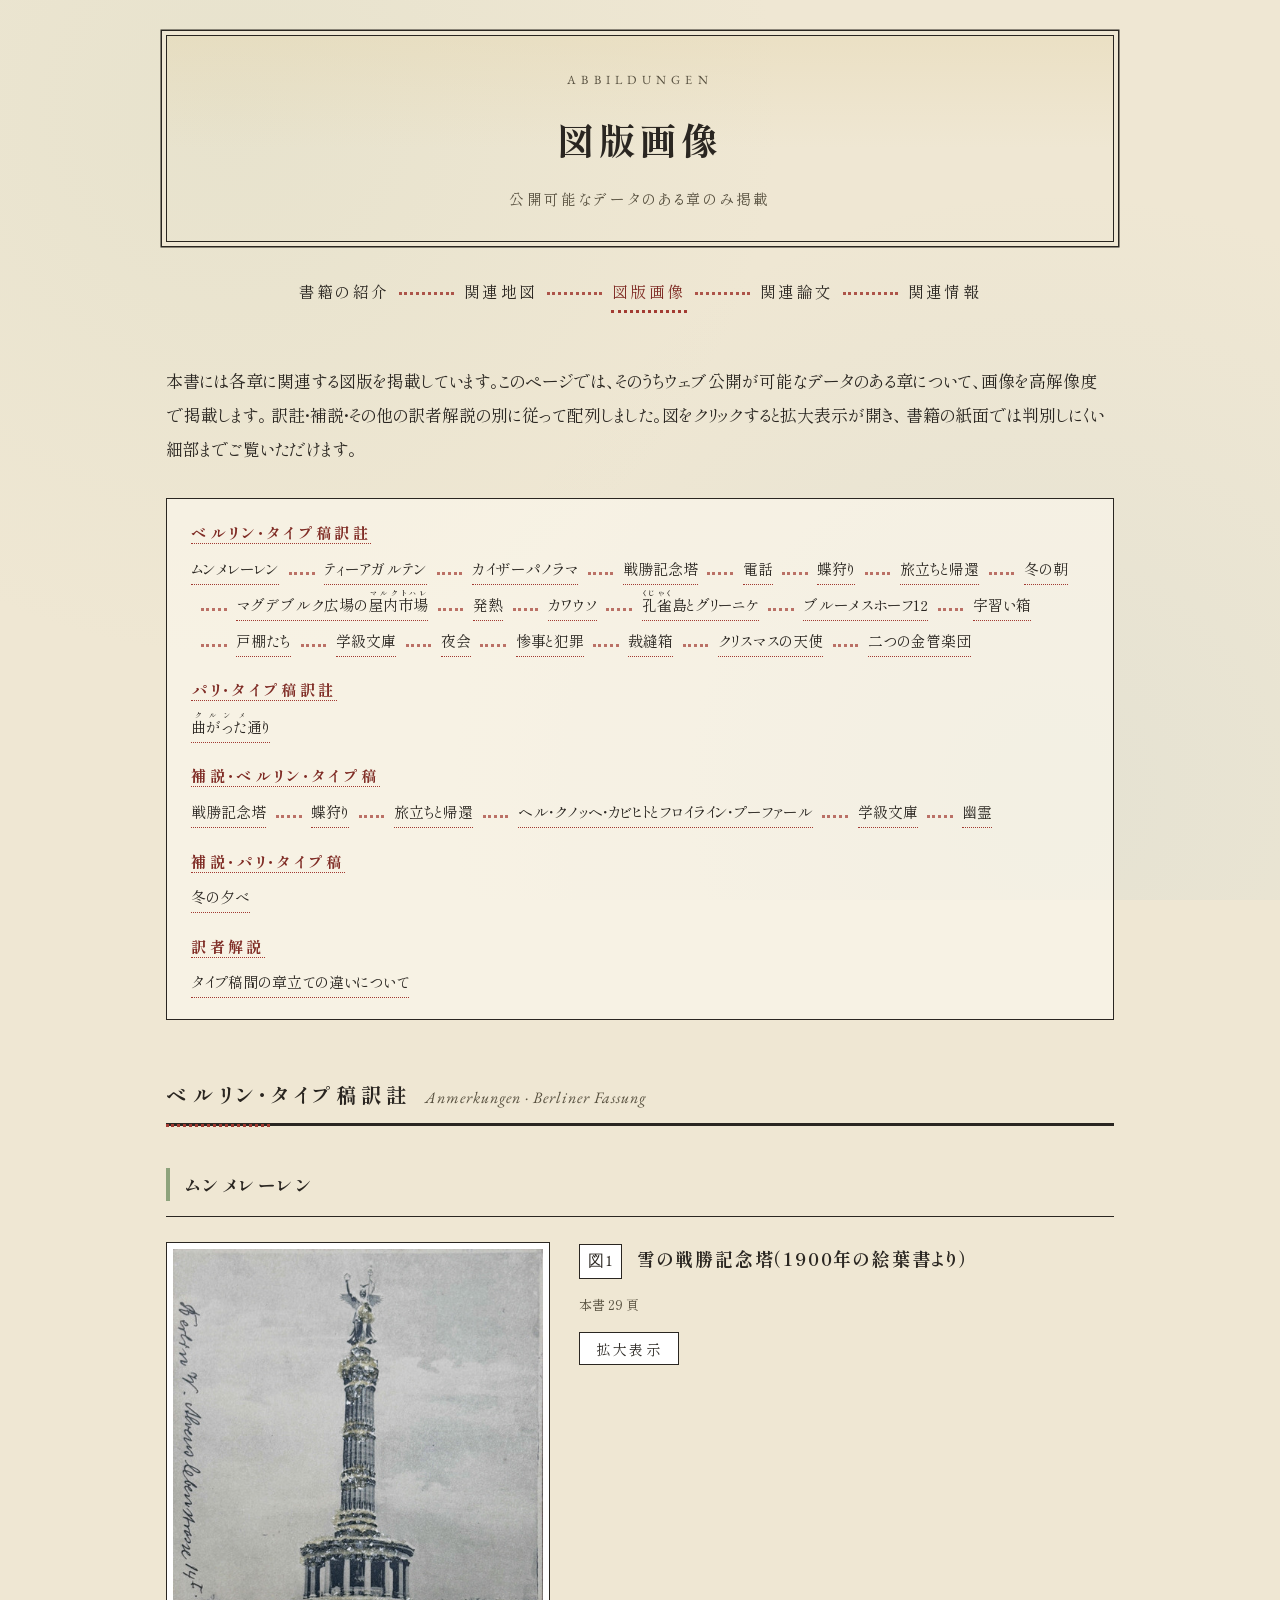
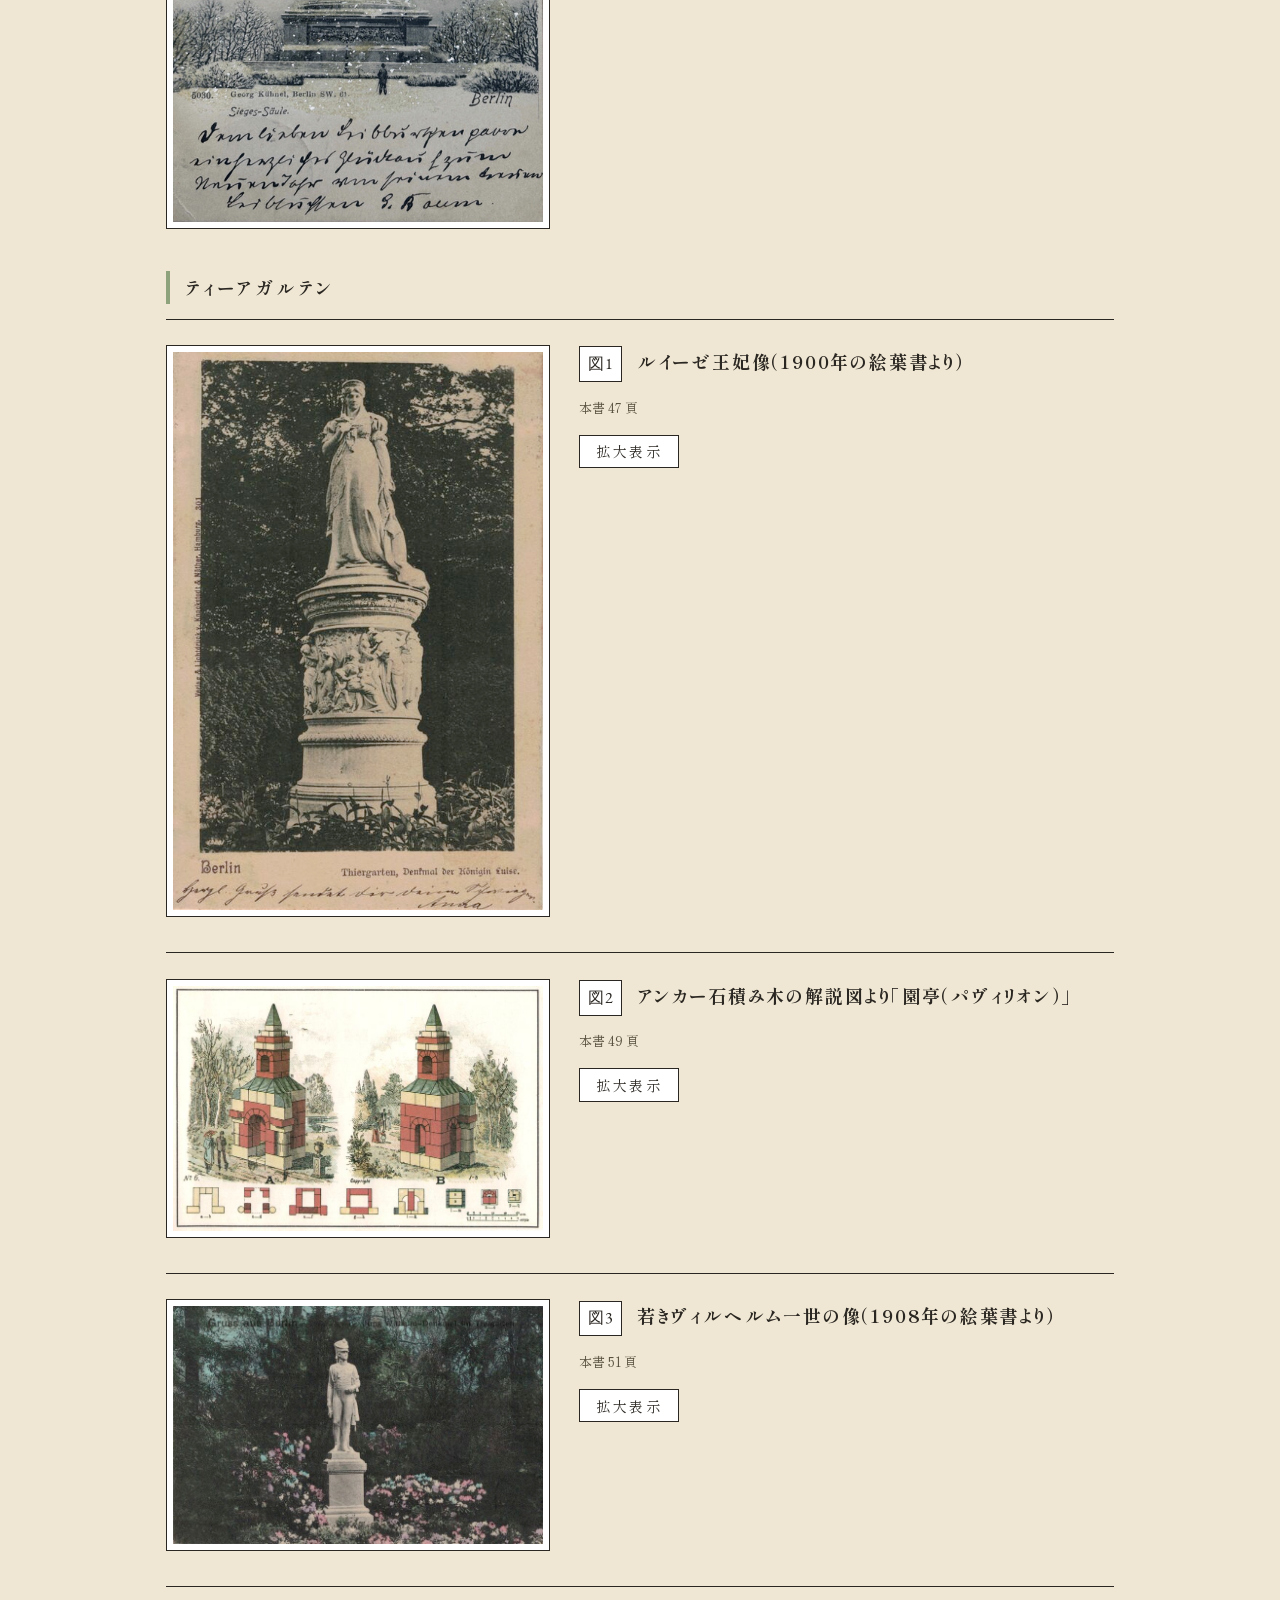
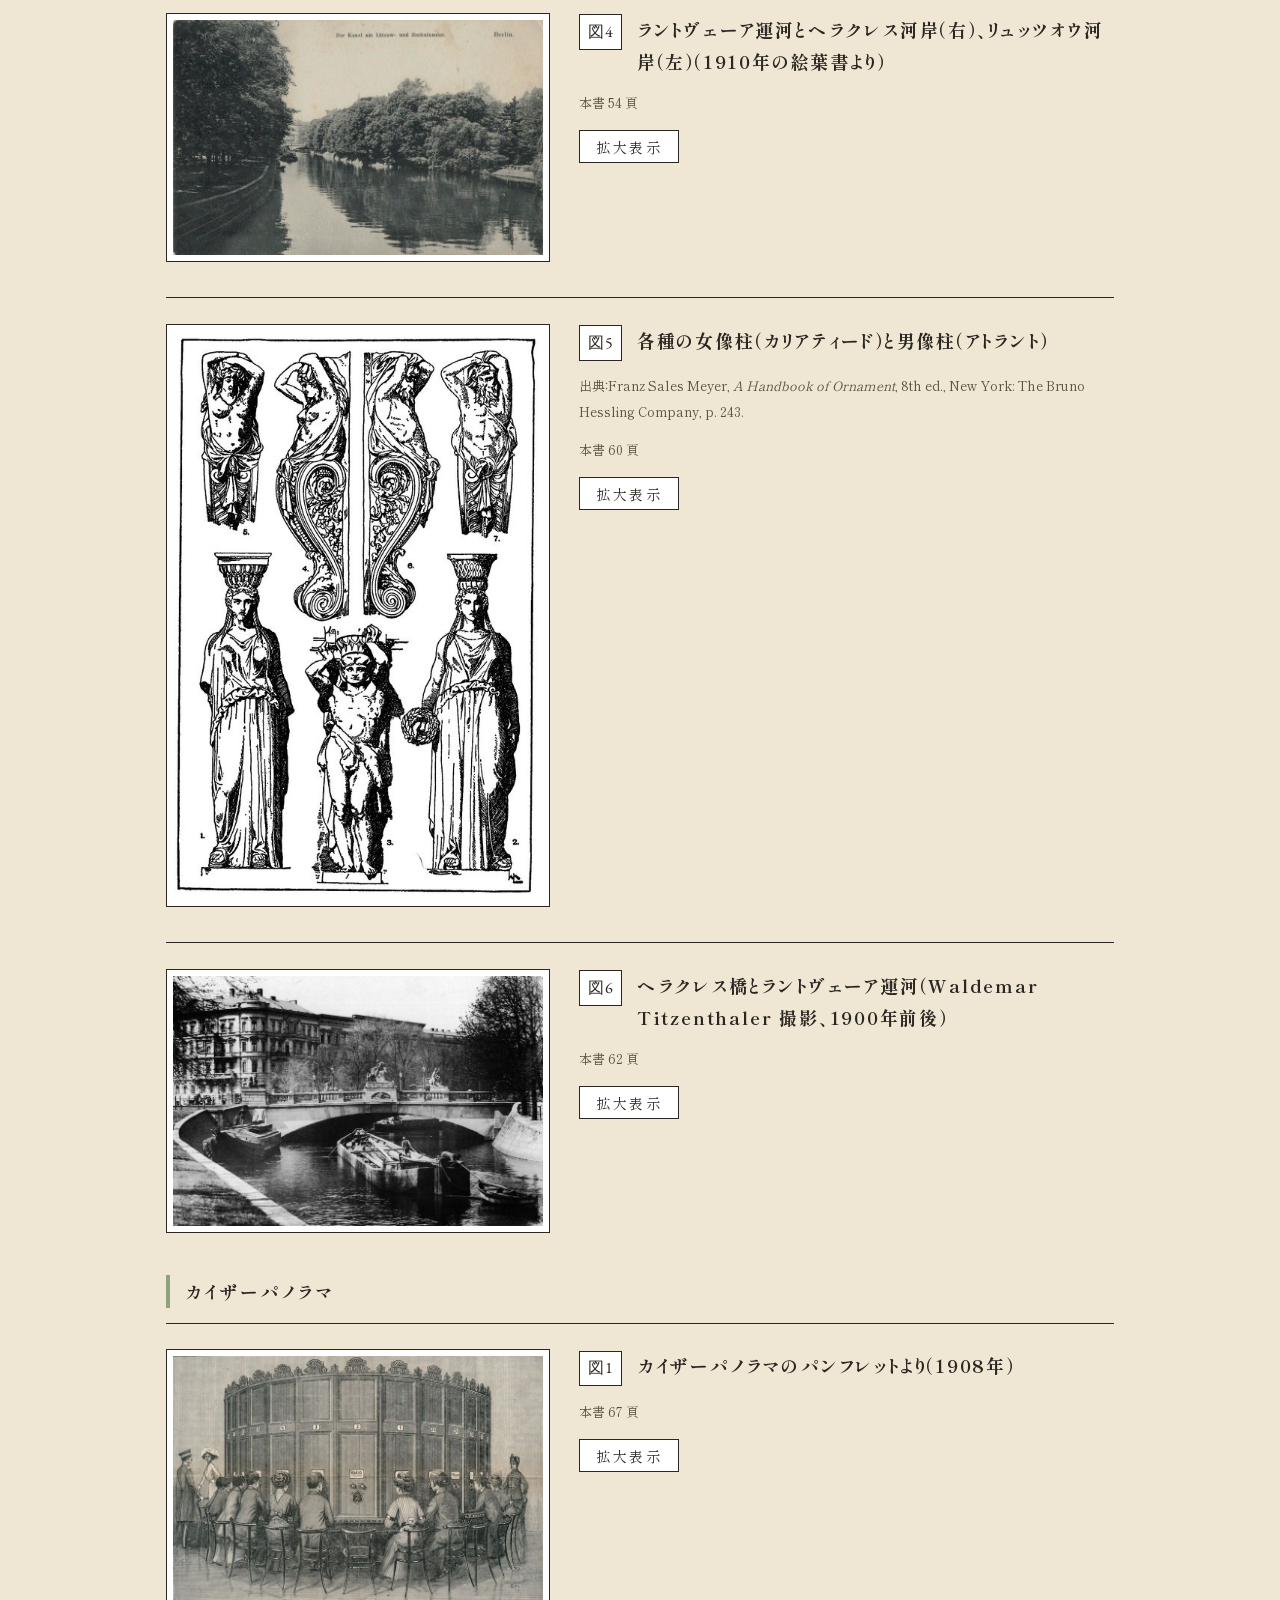
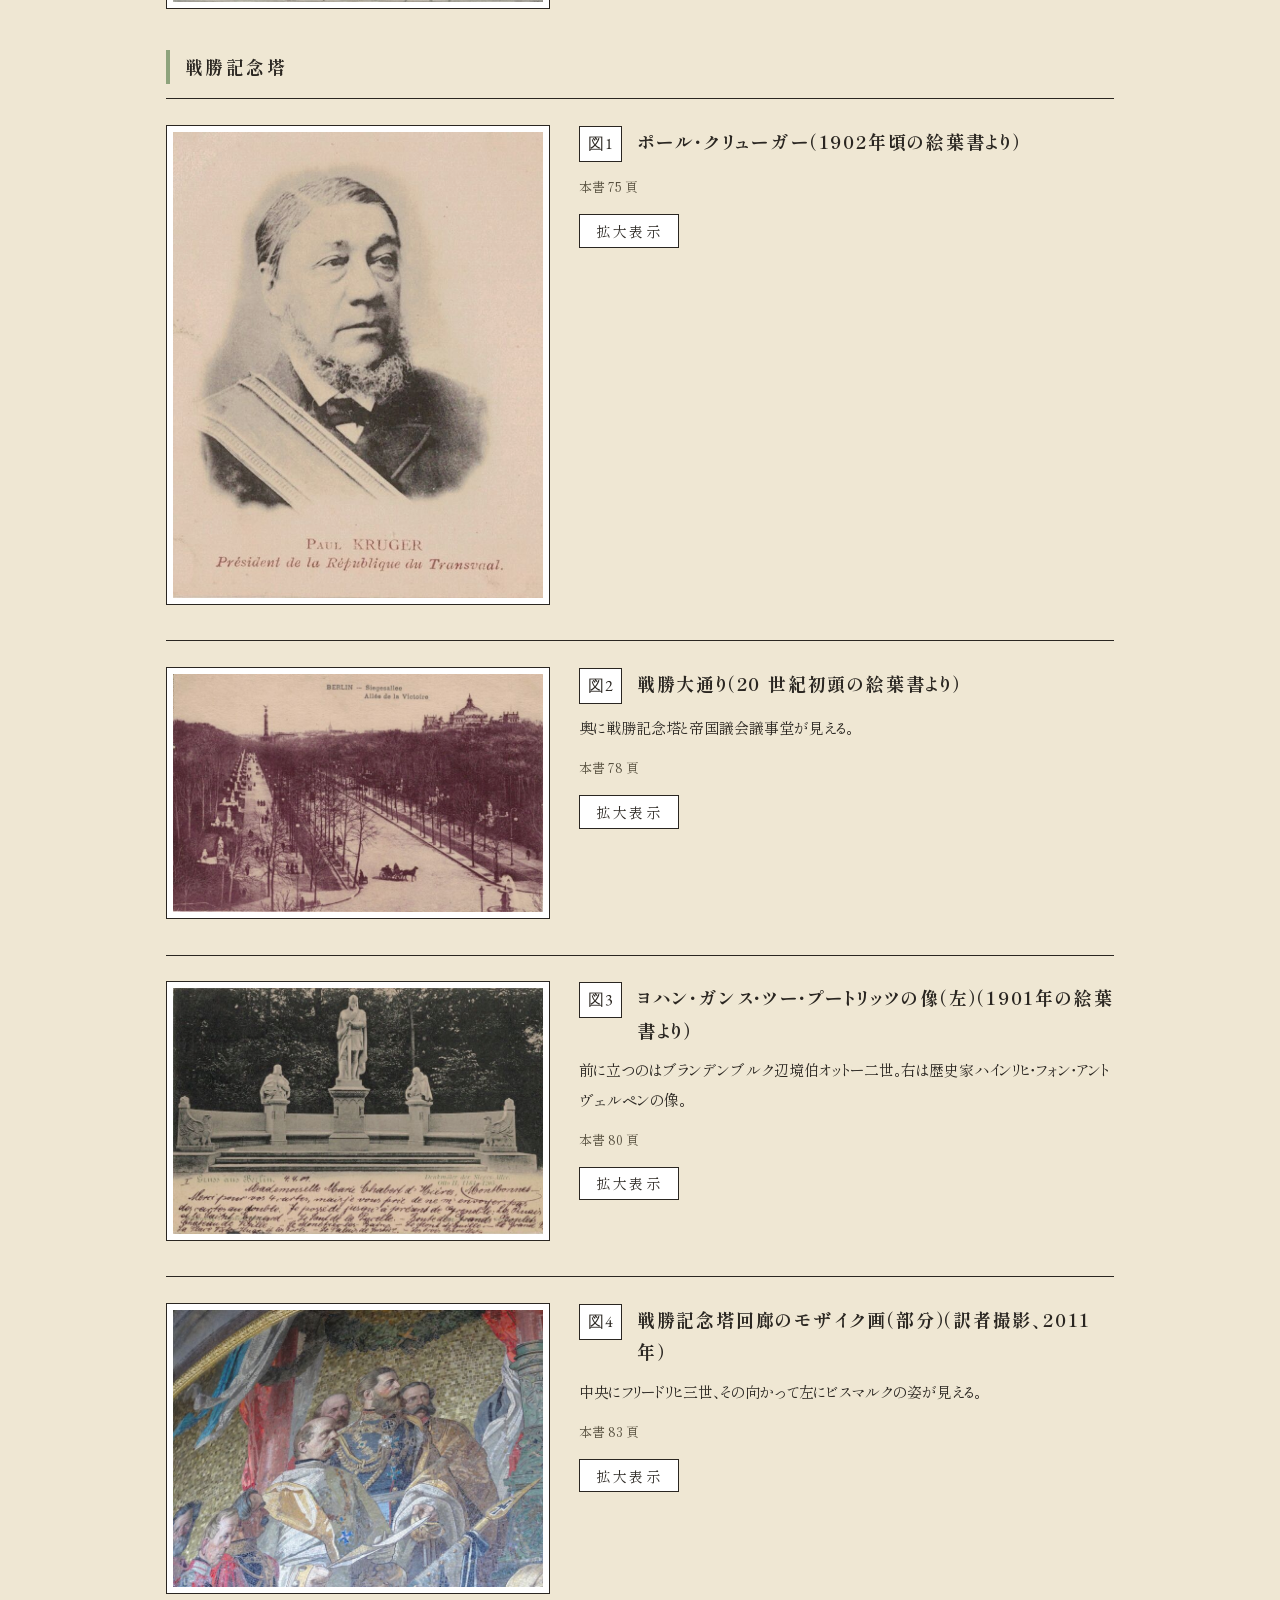
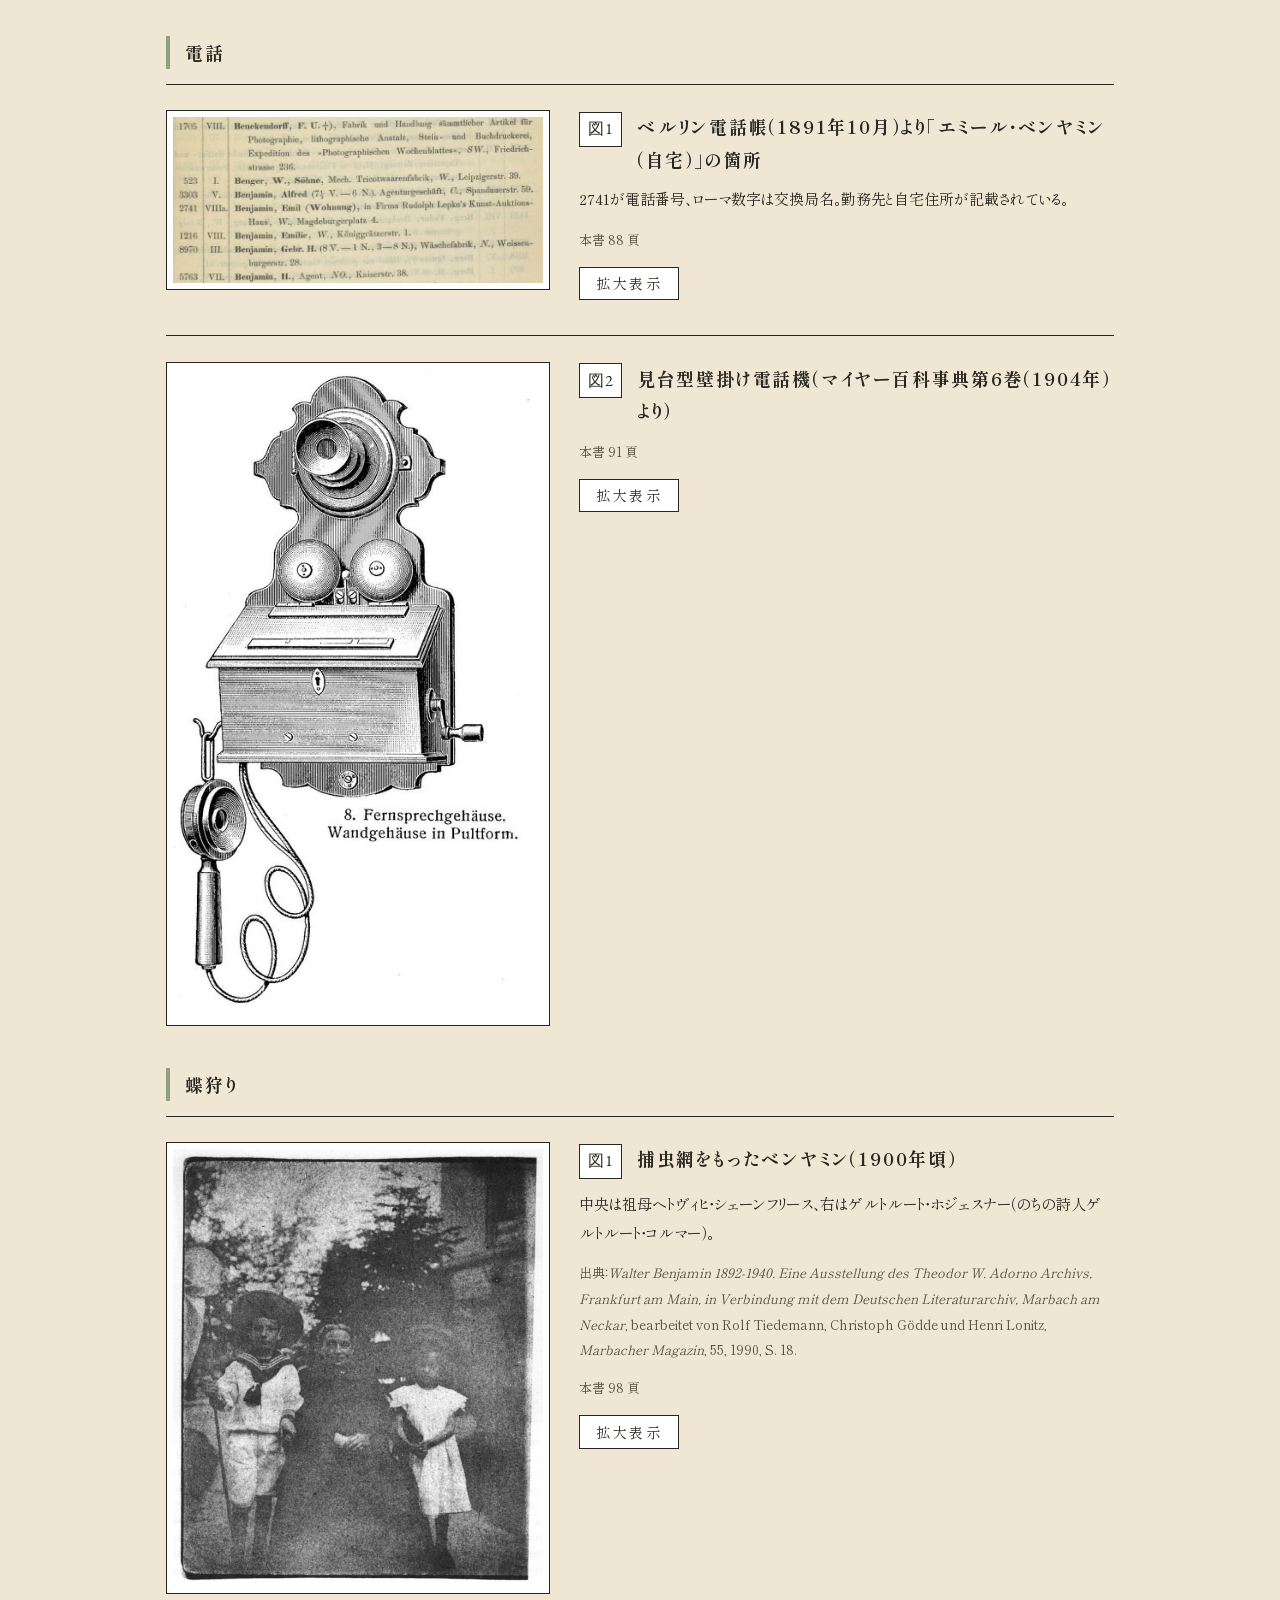
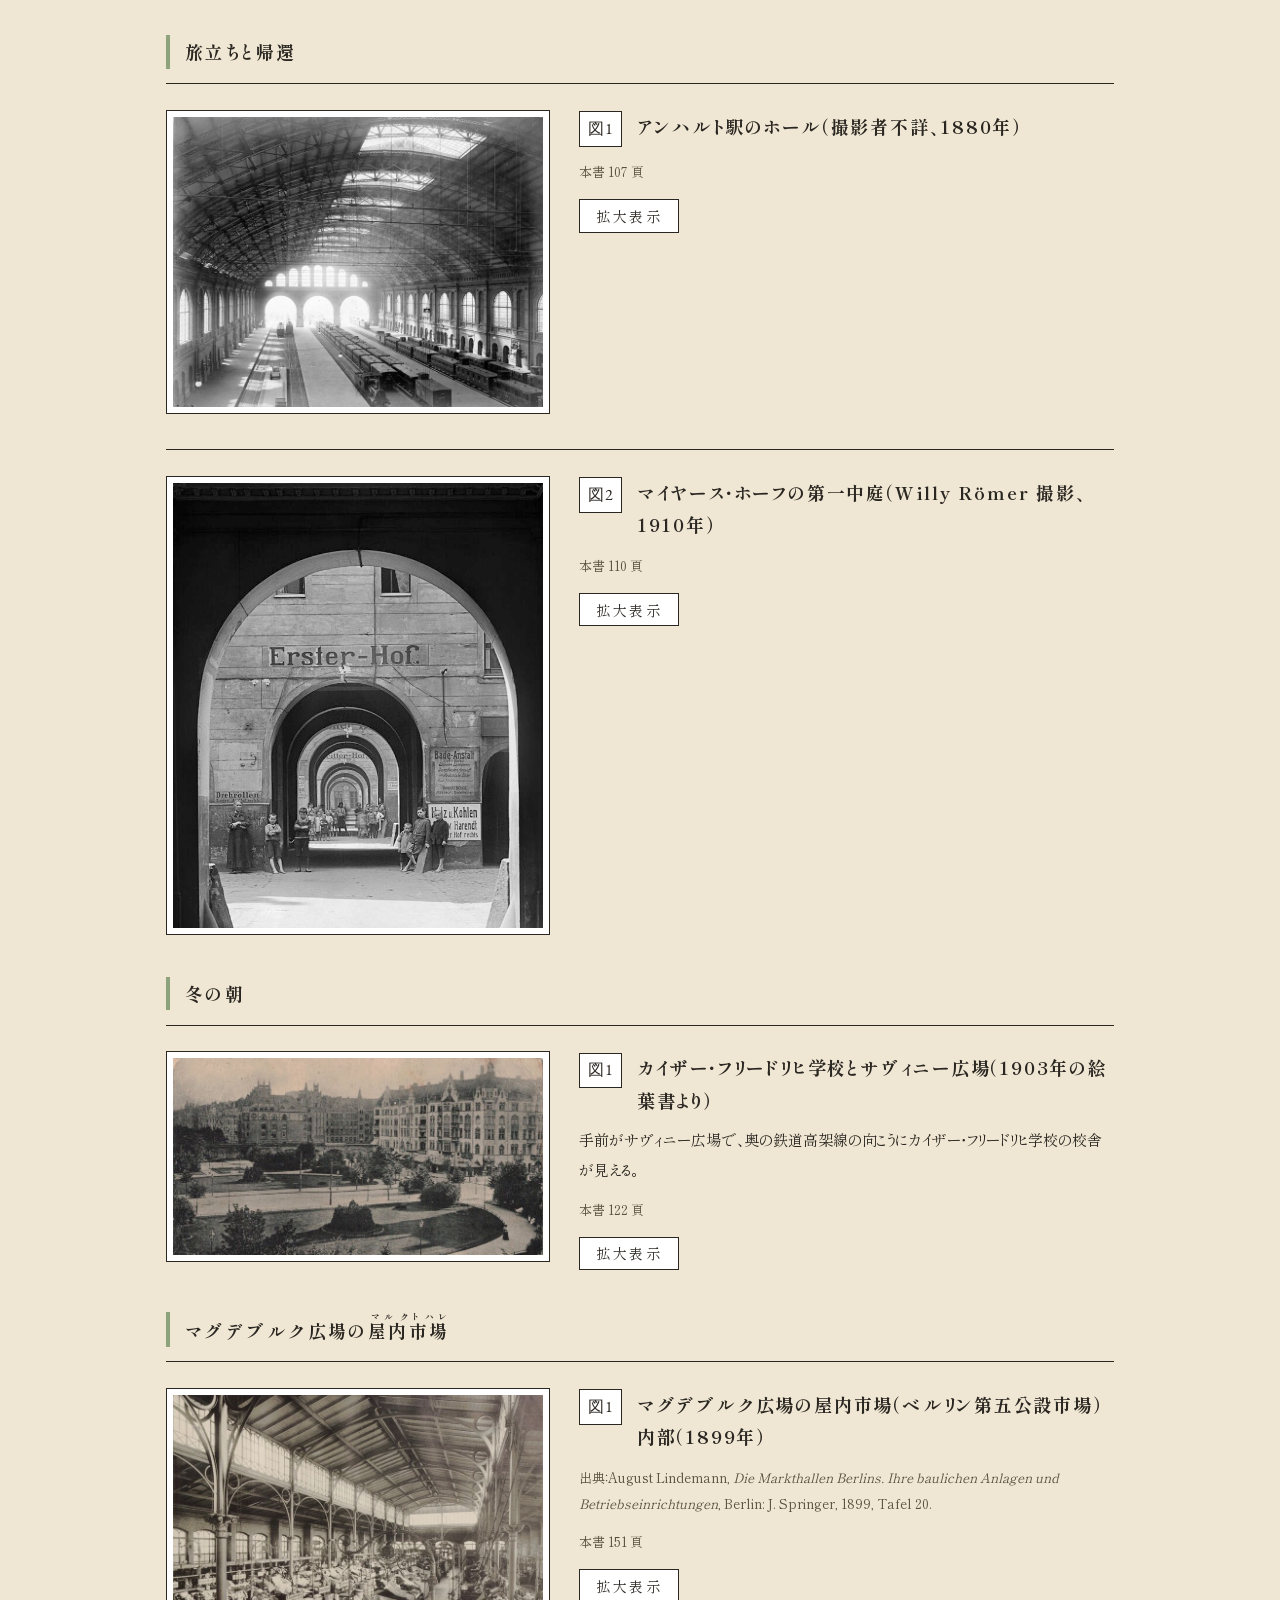
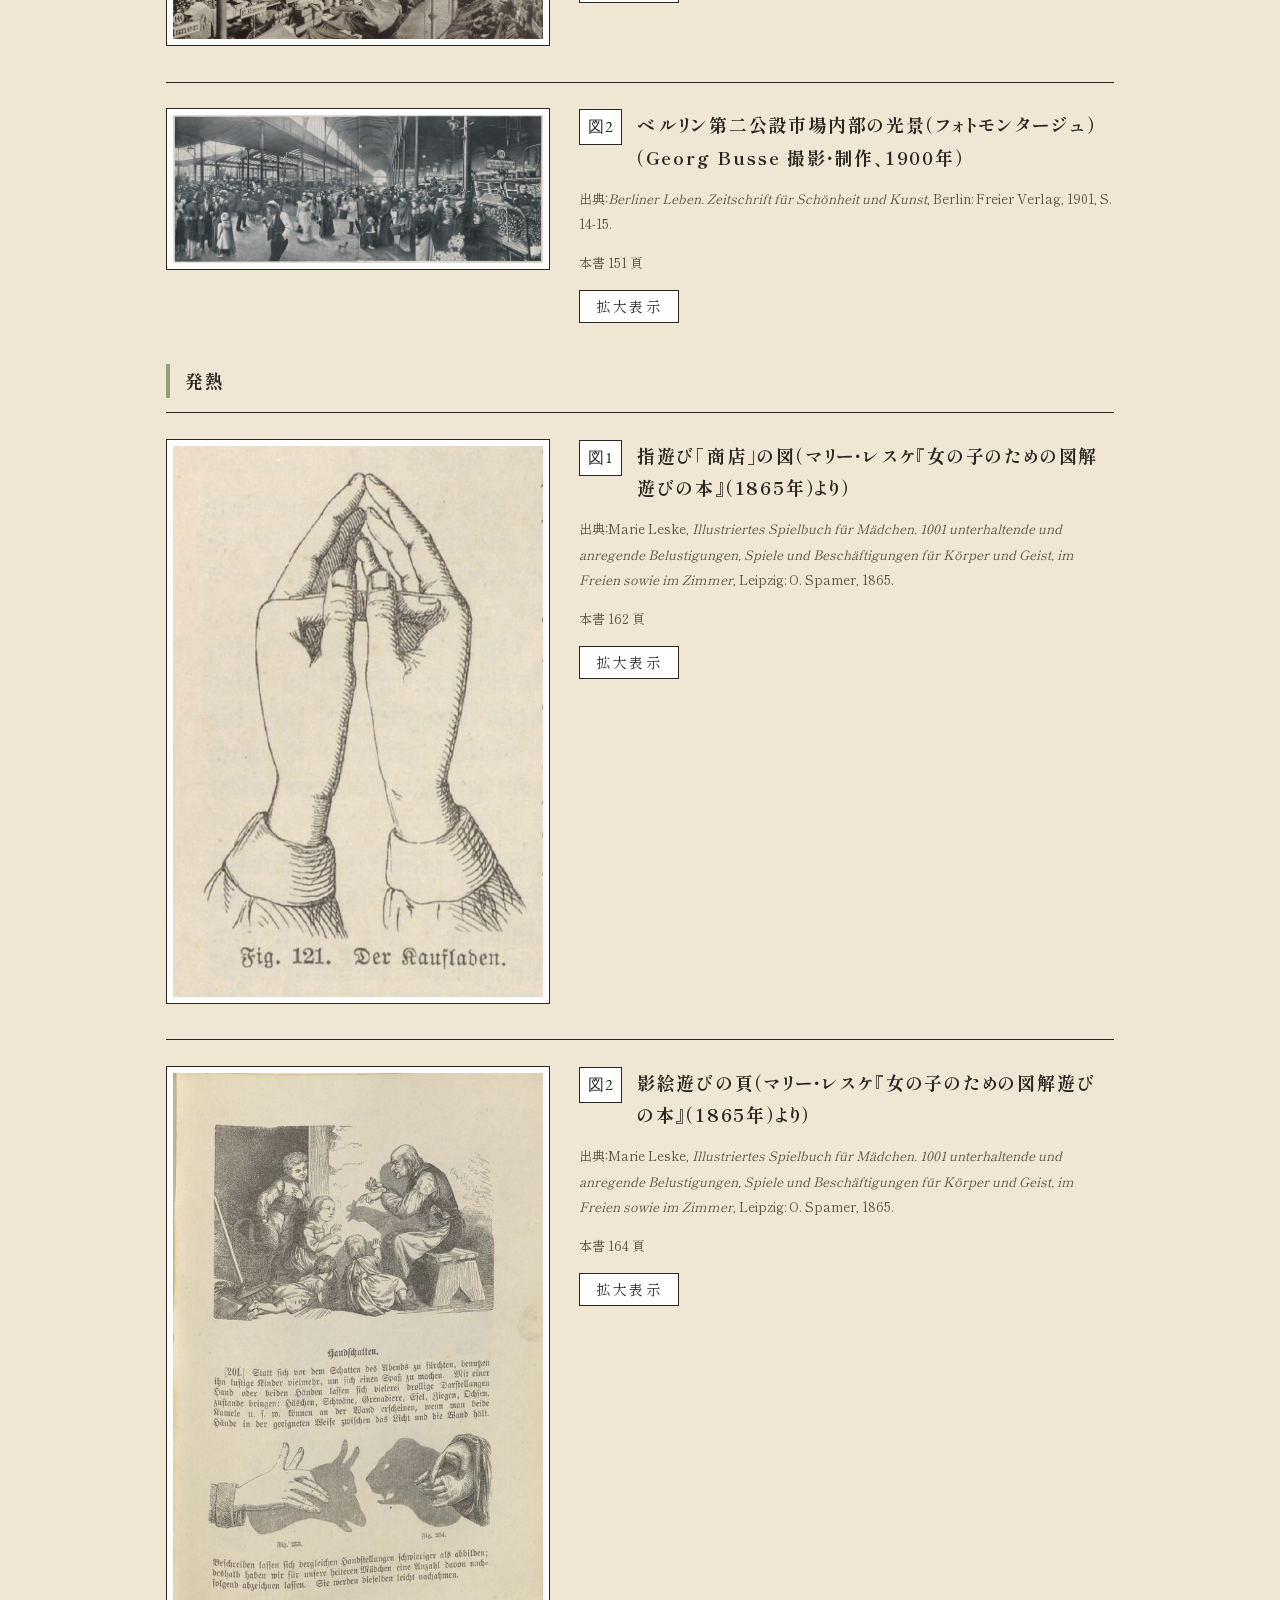
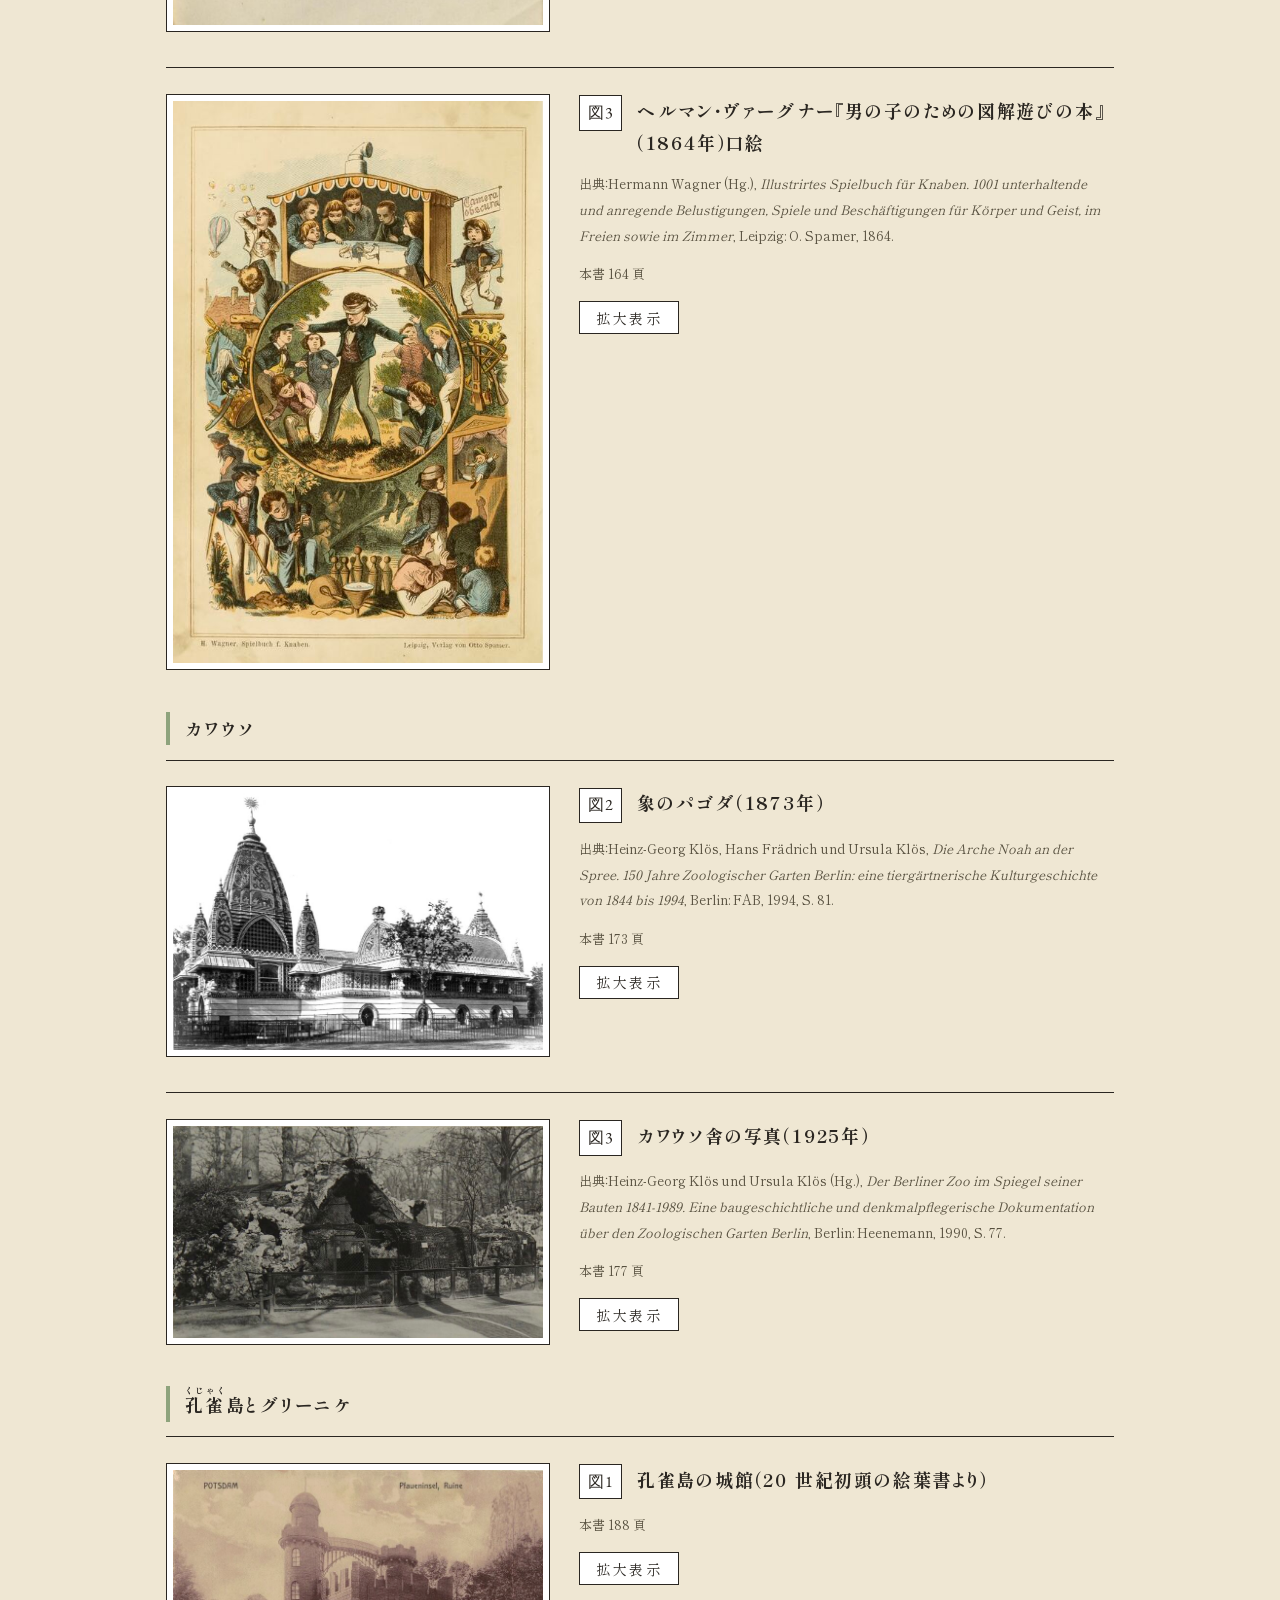
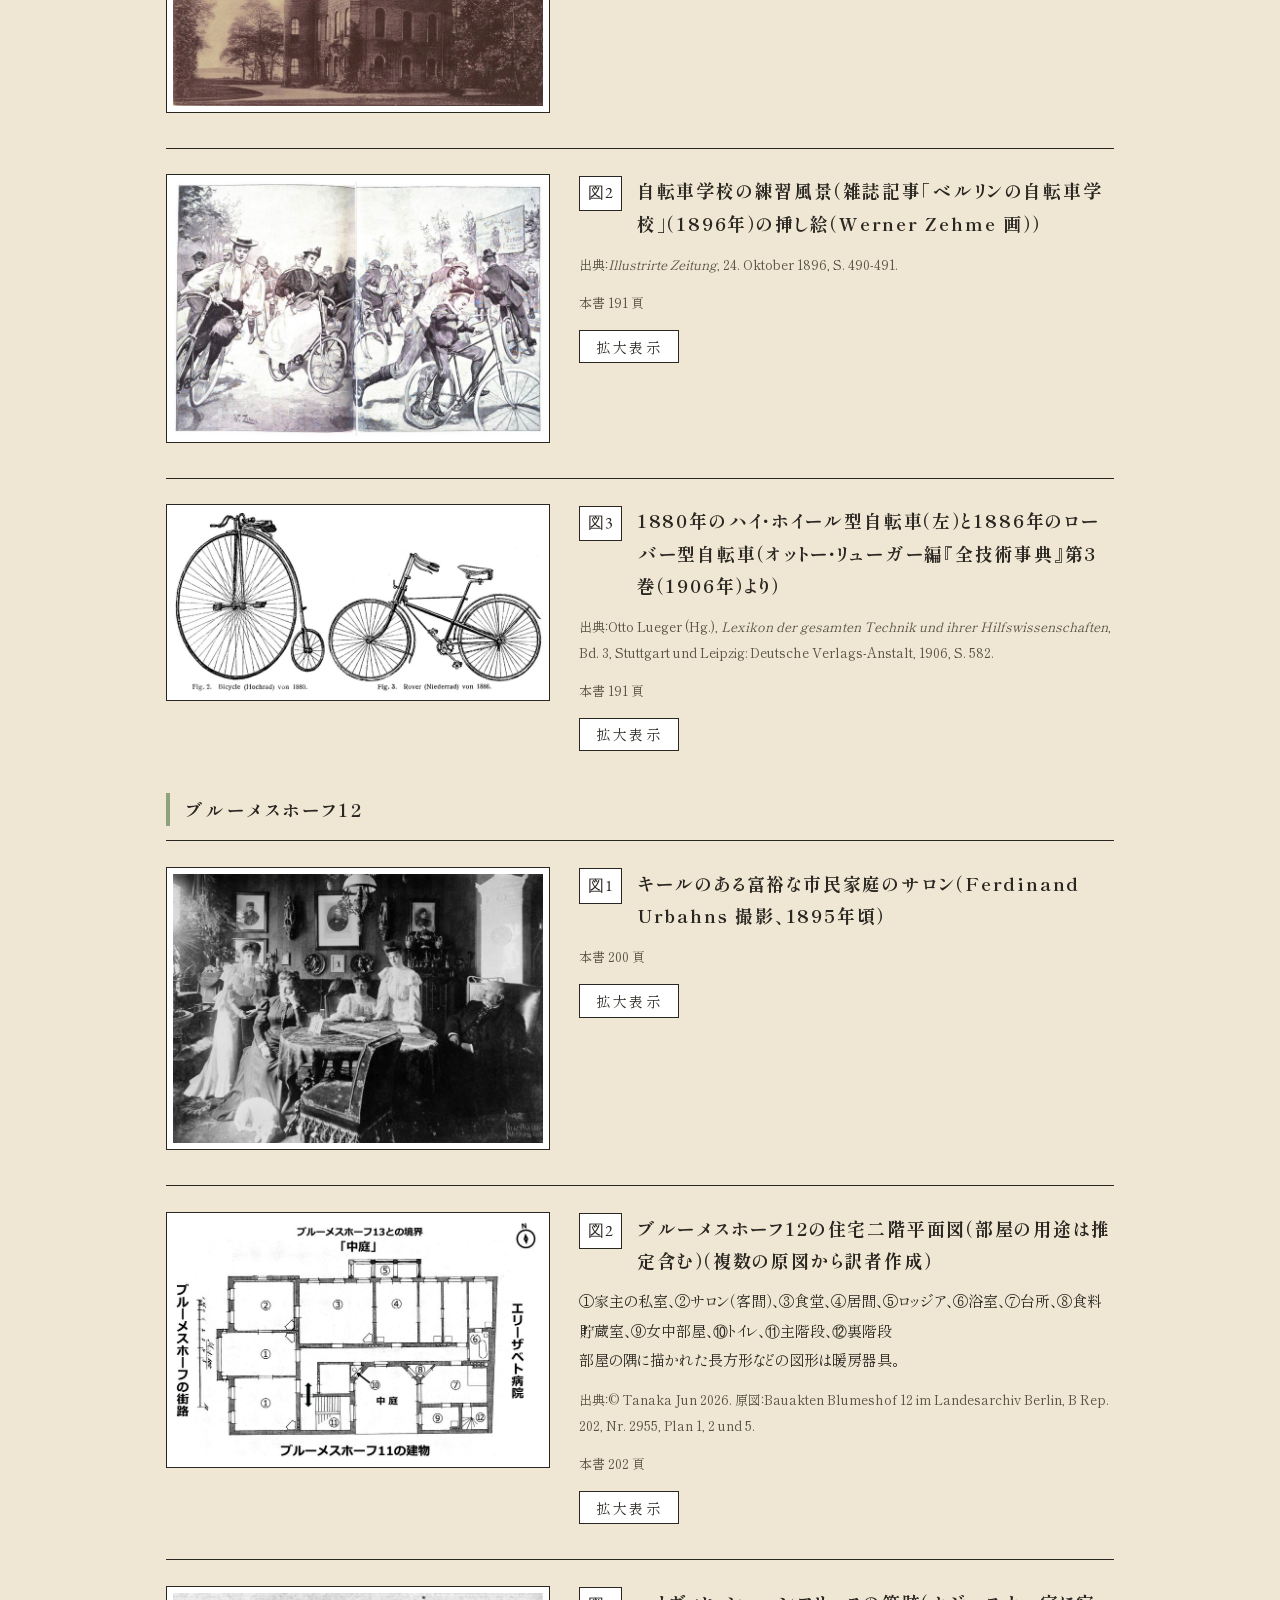
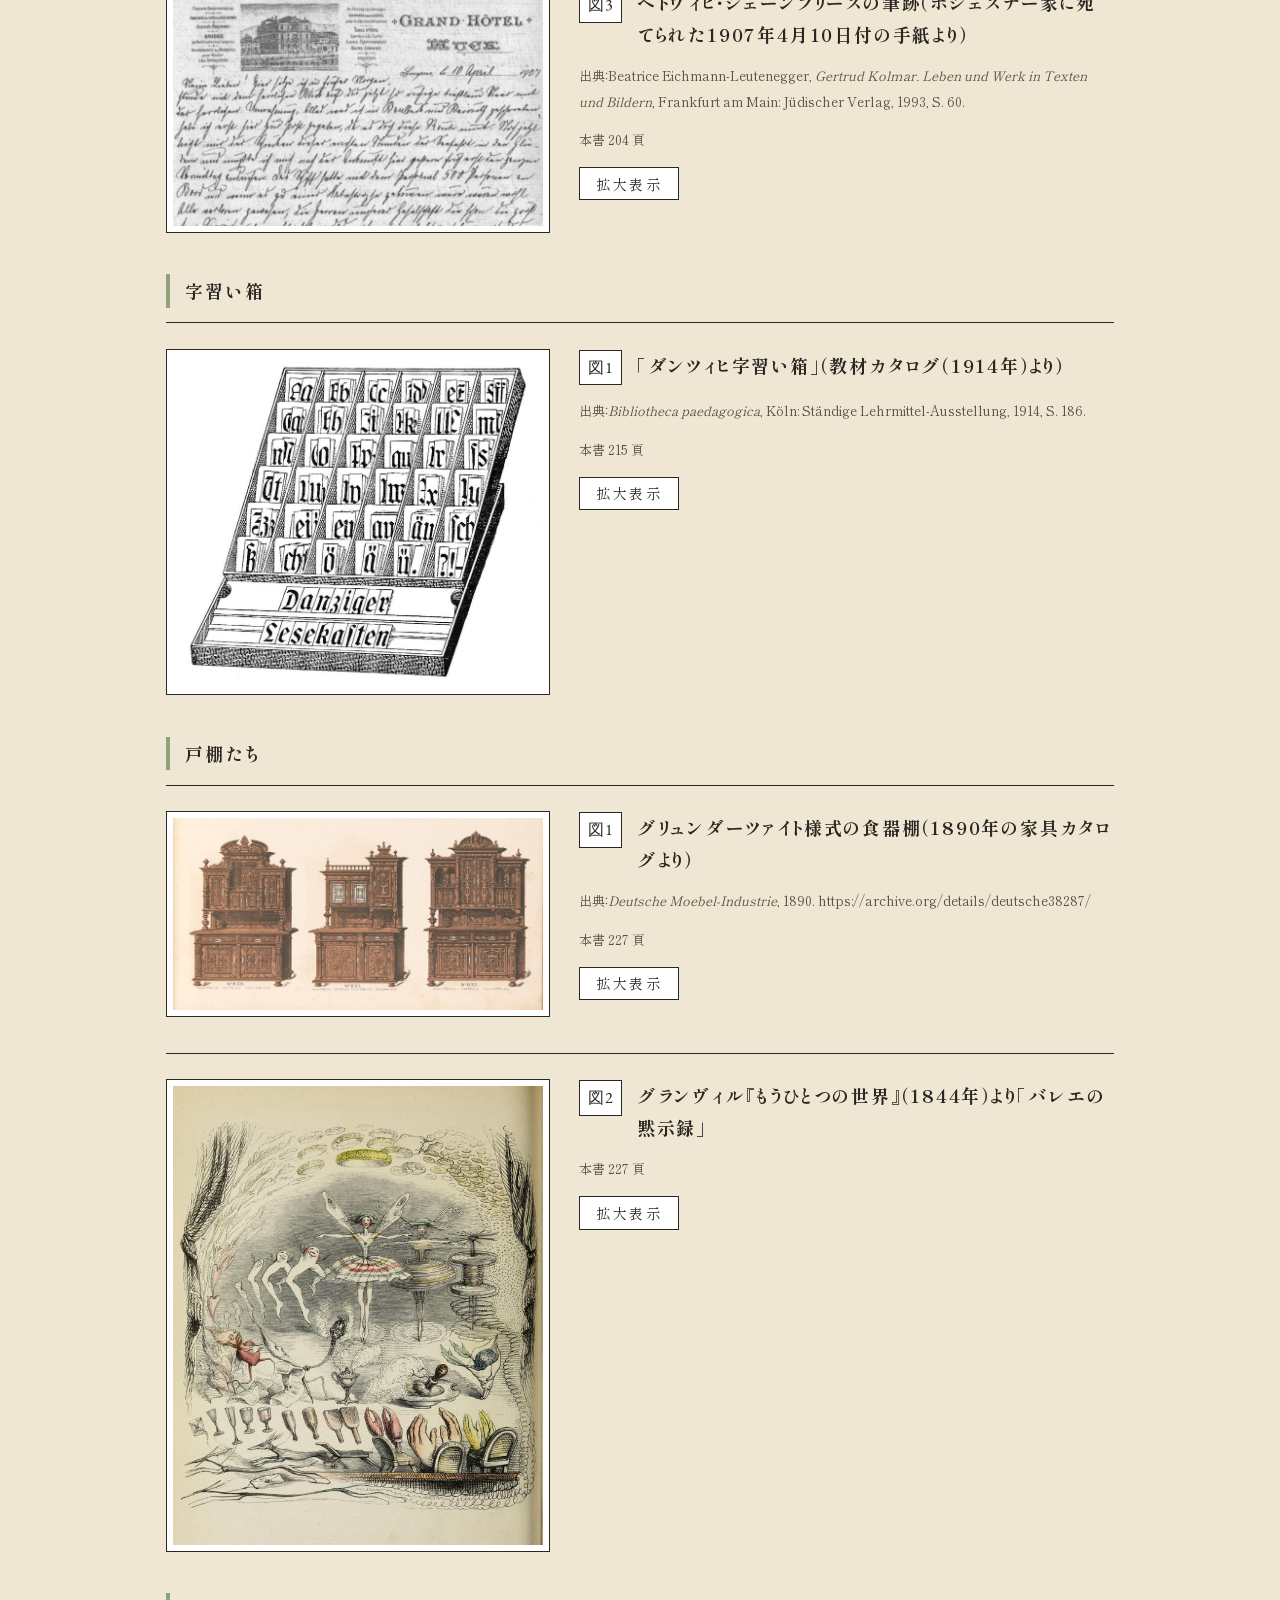
==== commit 017b1da6: "Add files via upload" ====
--- a/figures.html
+++ b/figures.html
@@ -639,7 +639,7 @@
   <span class="latin">Abbildungen zur Berliner Kindheit</span>
 </footer>
 
-<script src="assets/viewer.js"></script>
+<script src="assets/viewer.js?v=20261010-unicode"></script>
 </body>
 </html>
 
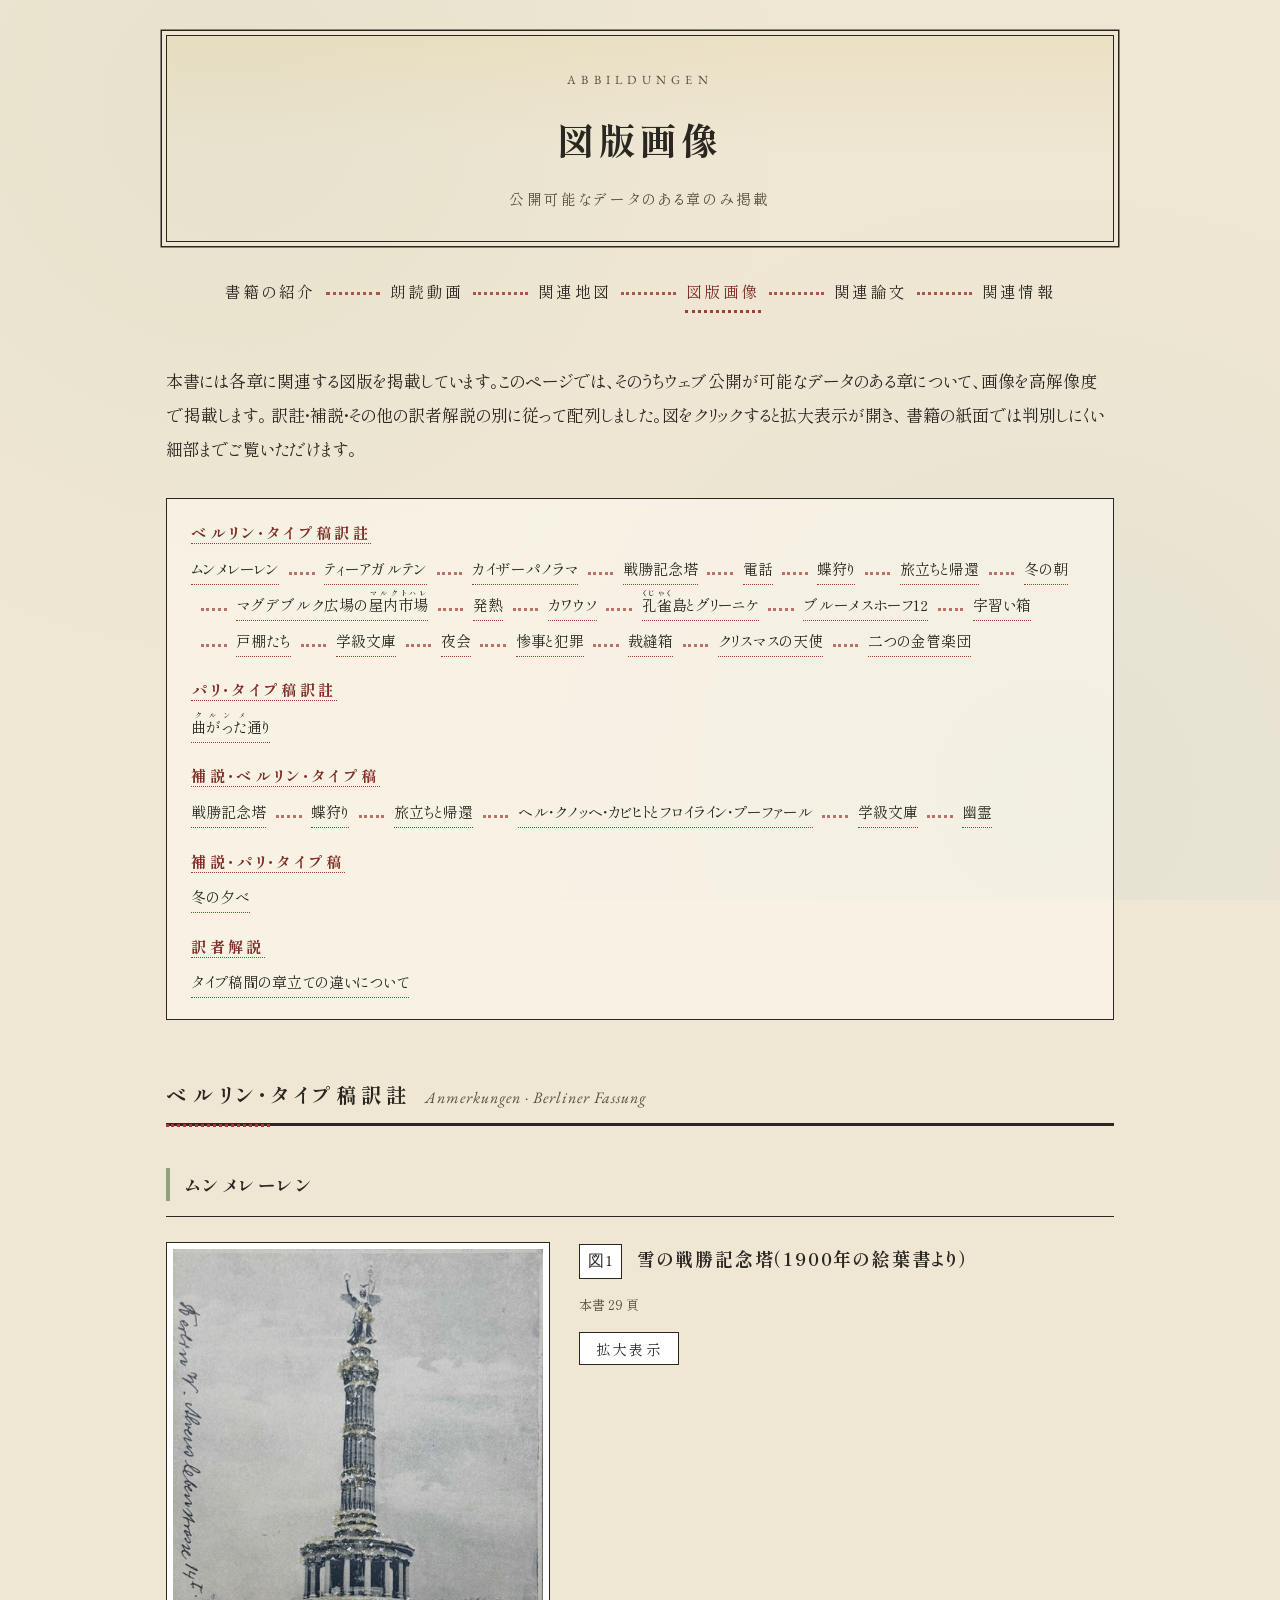
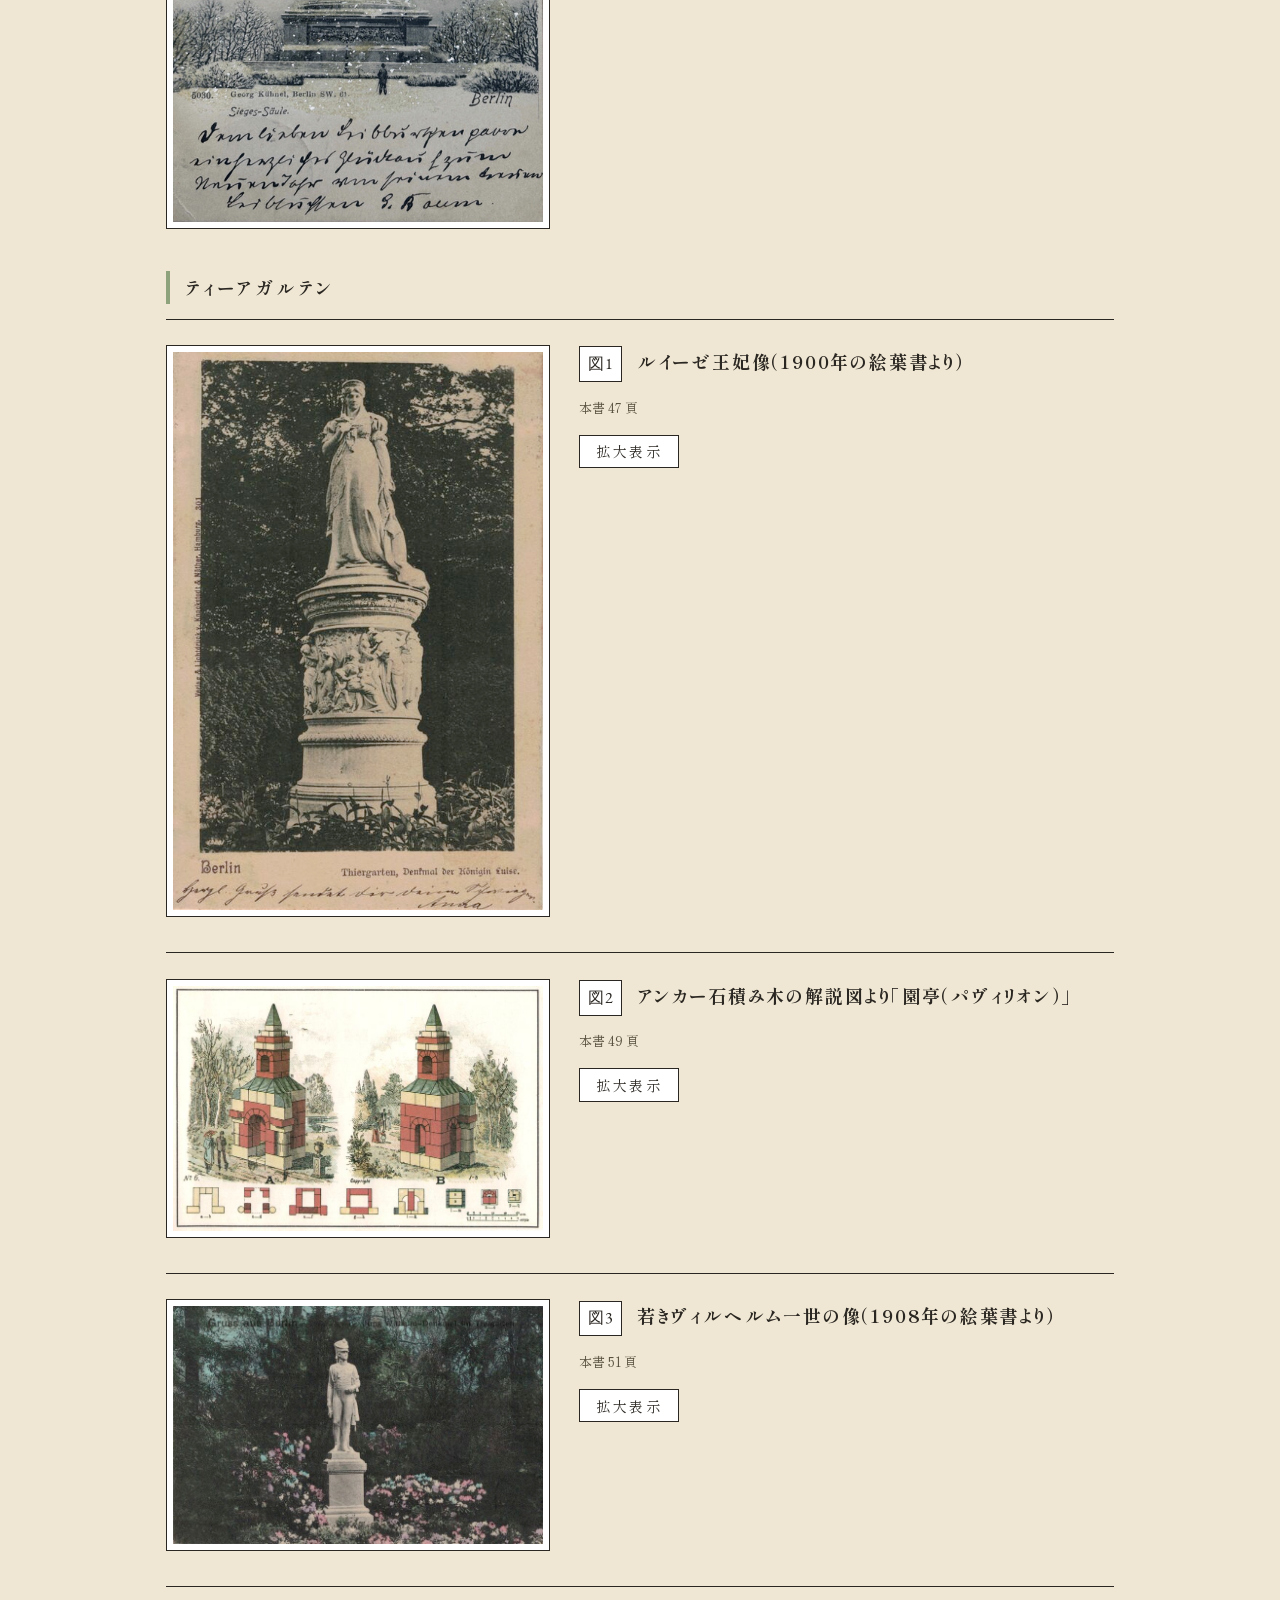
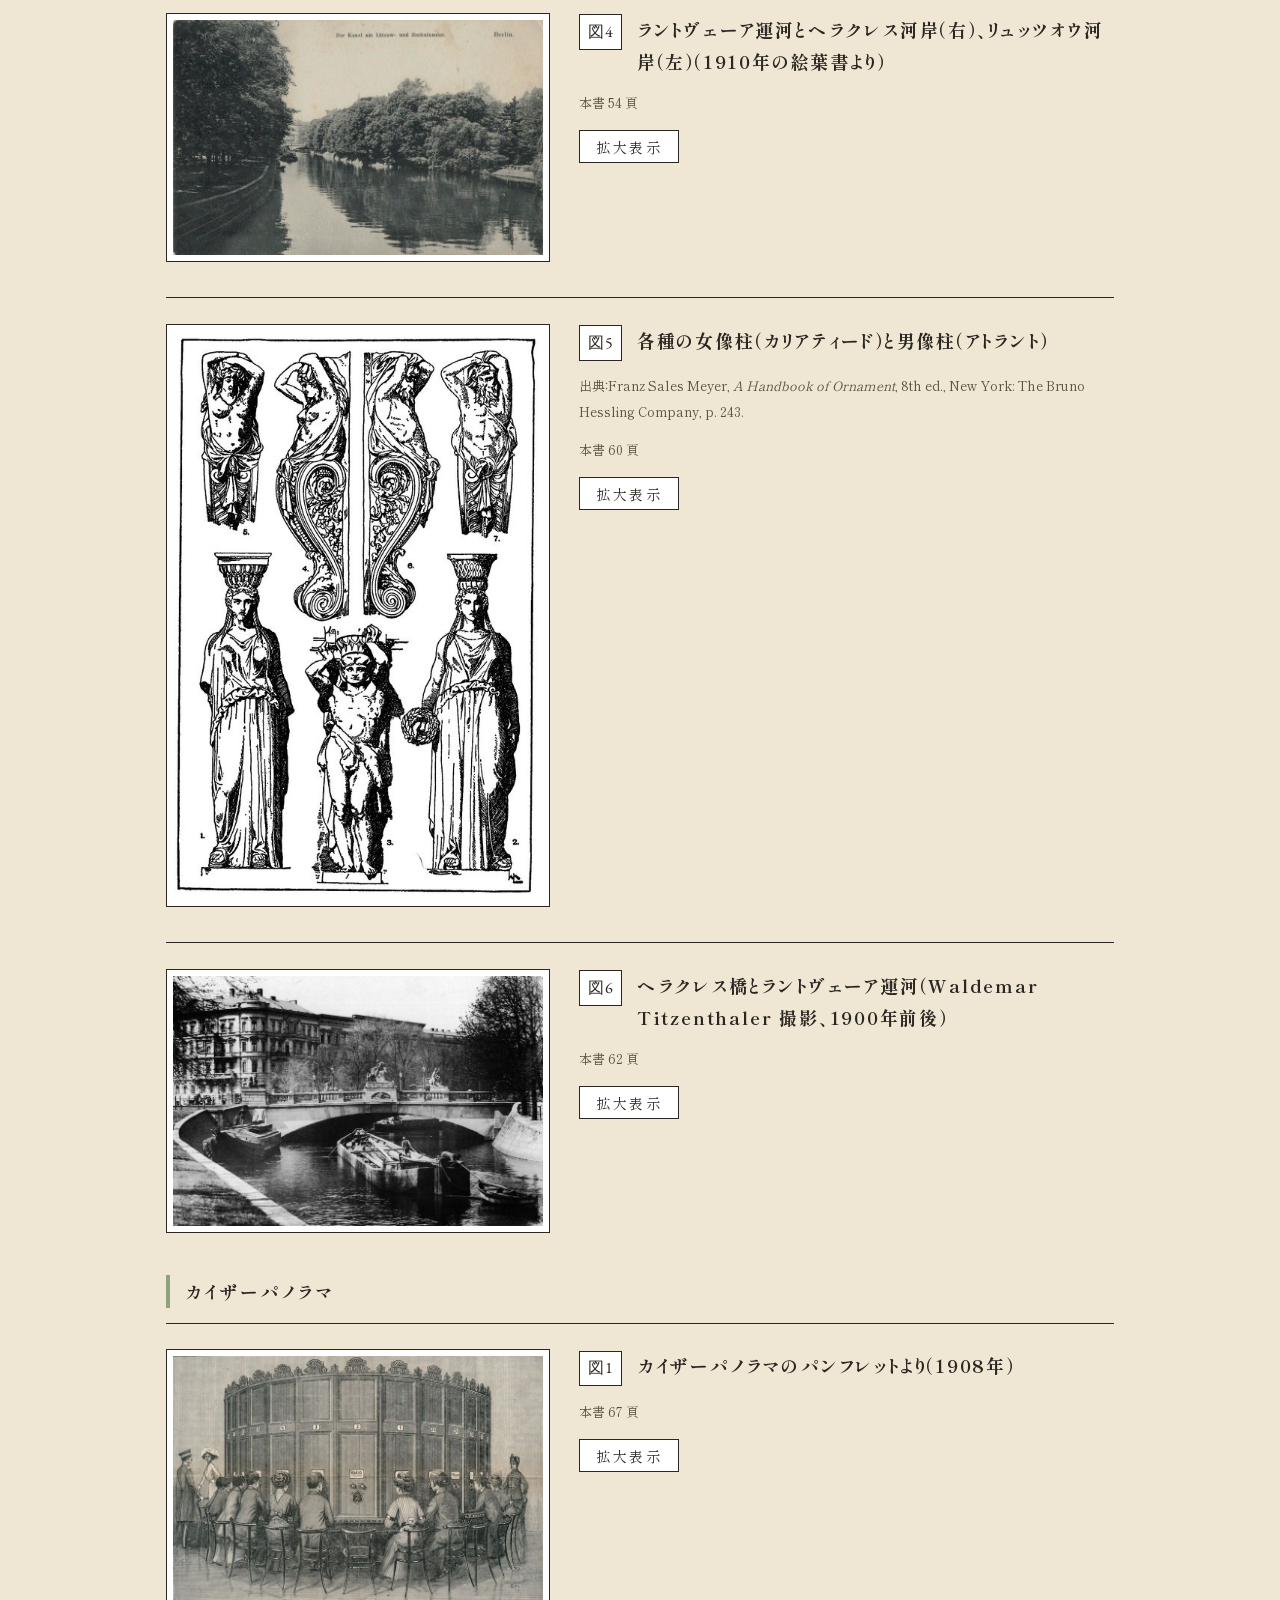
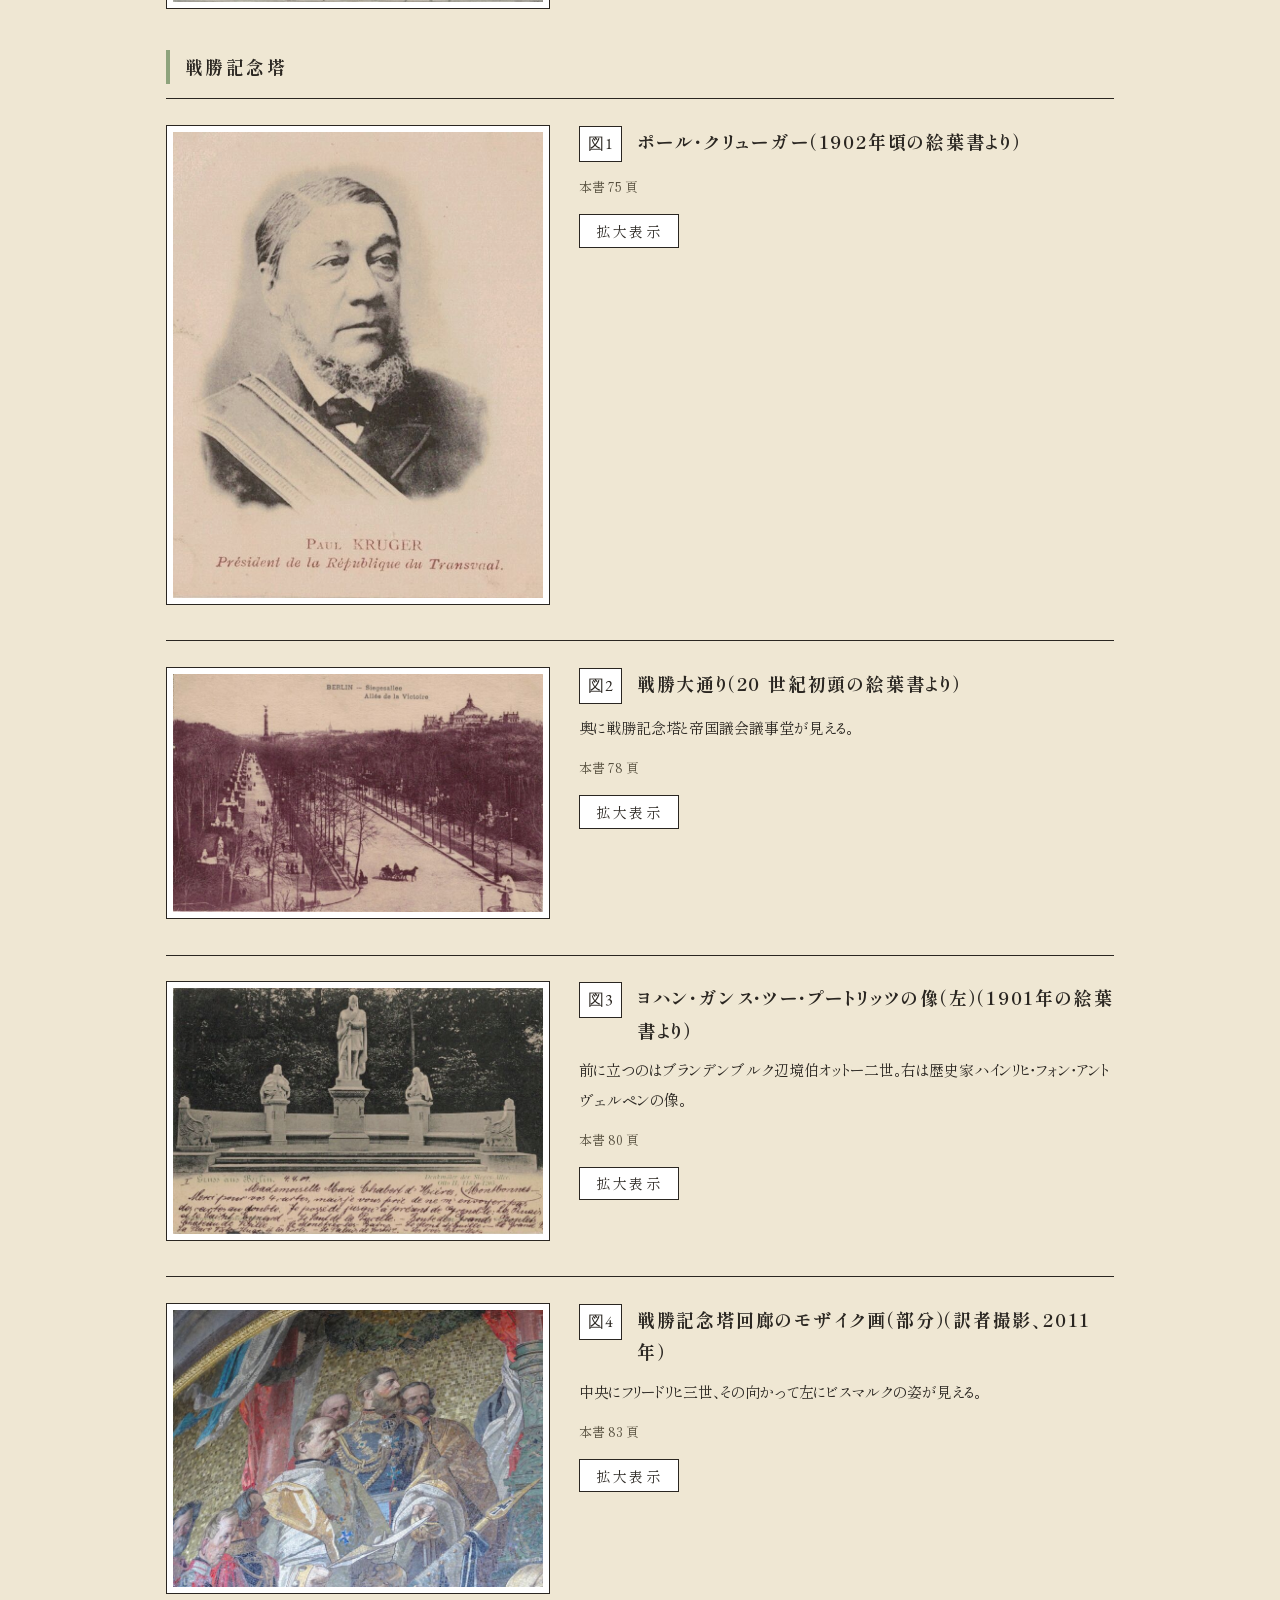
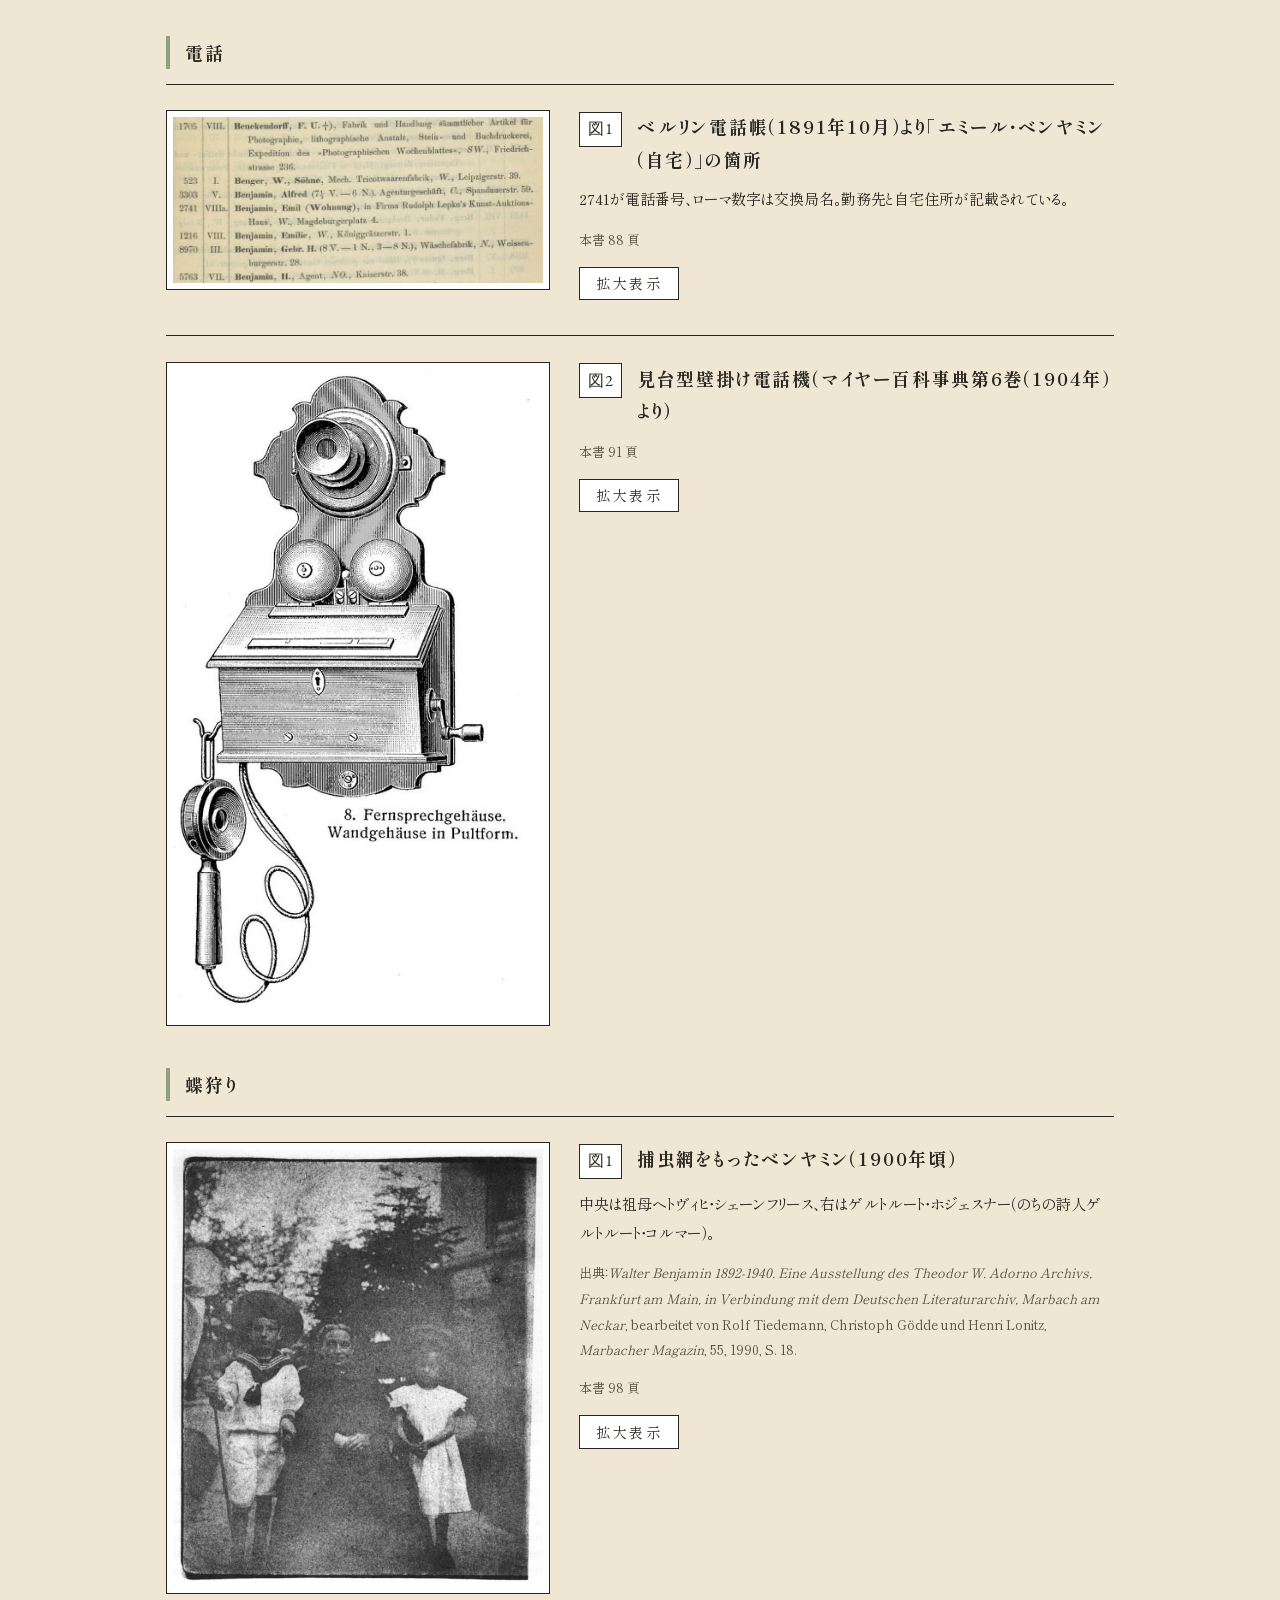
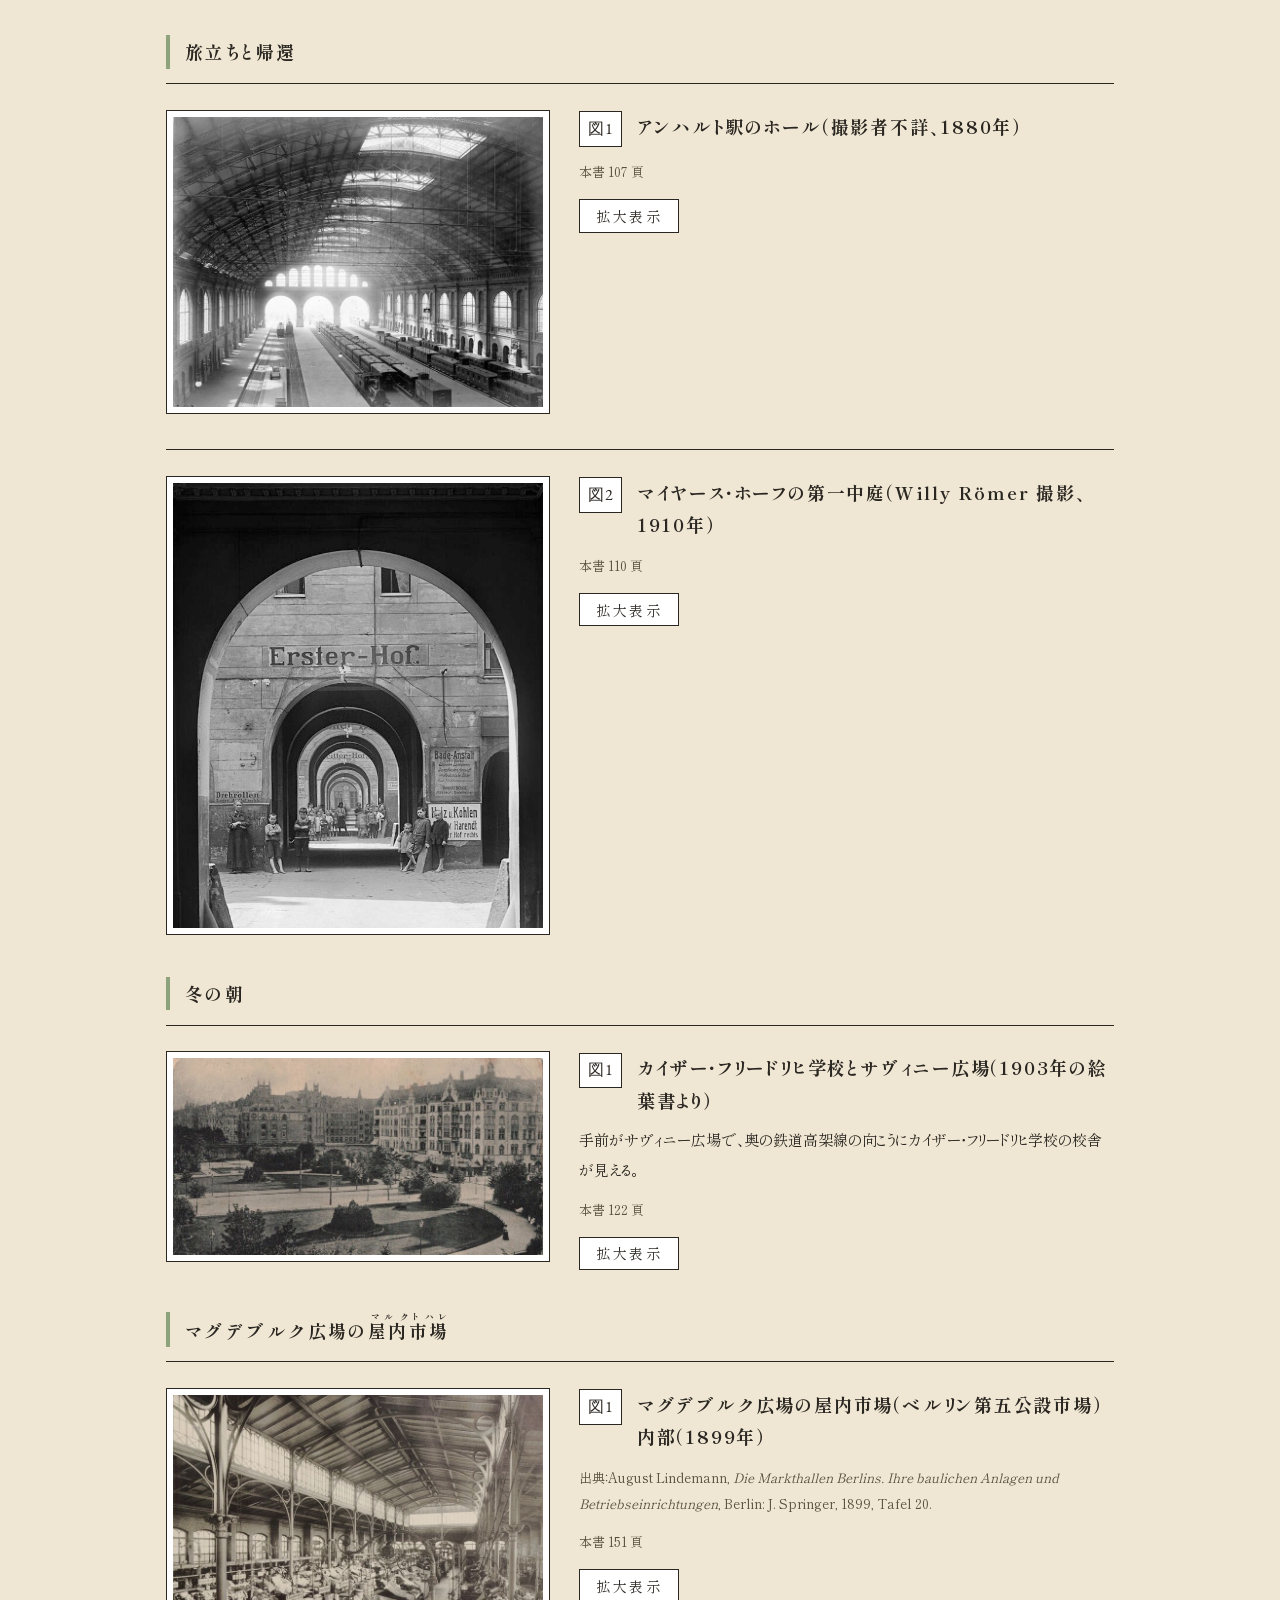
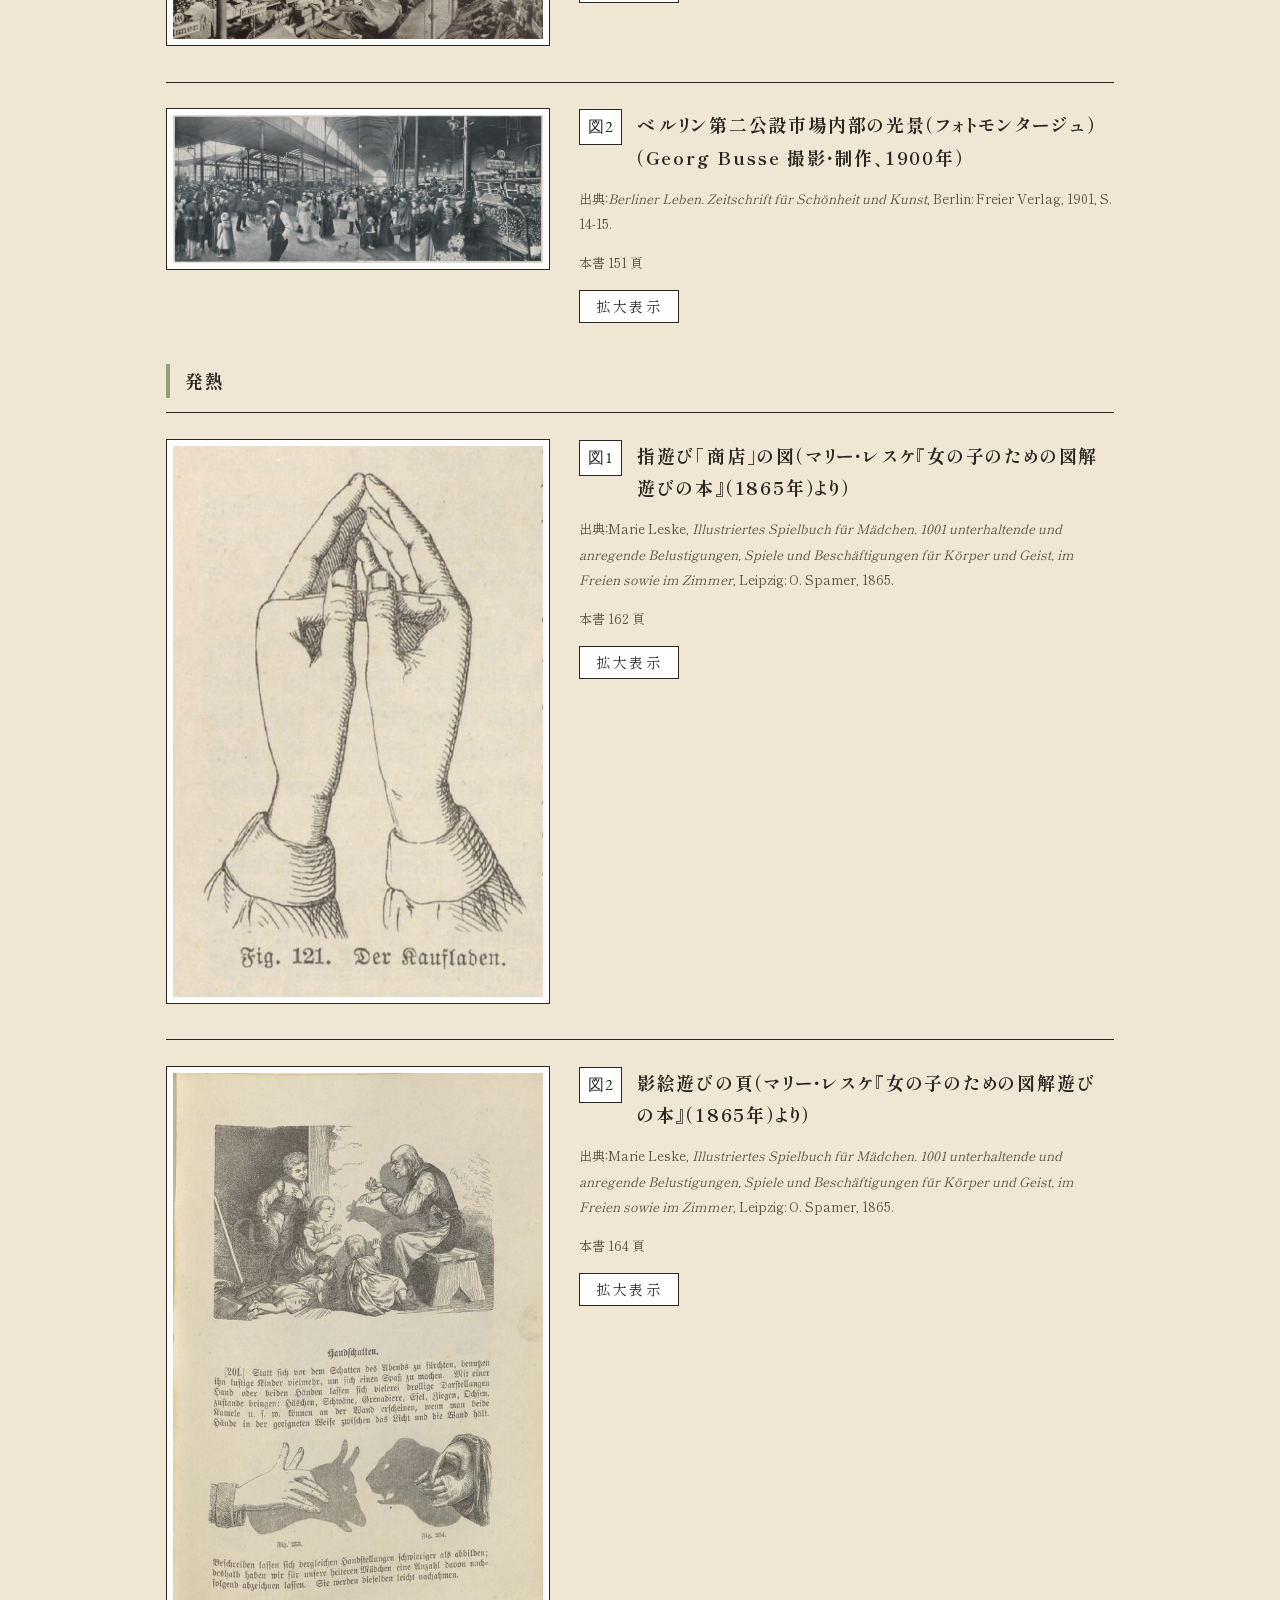
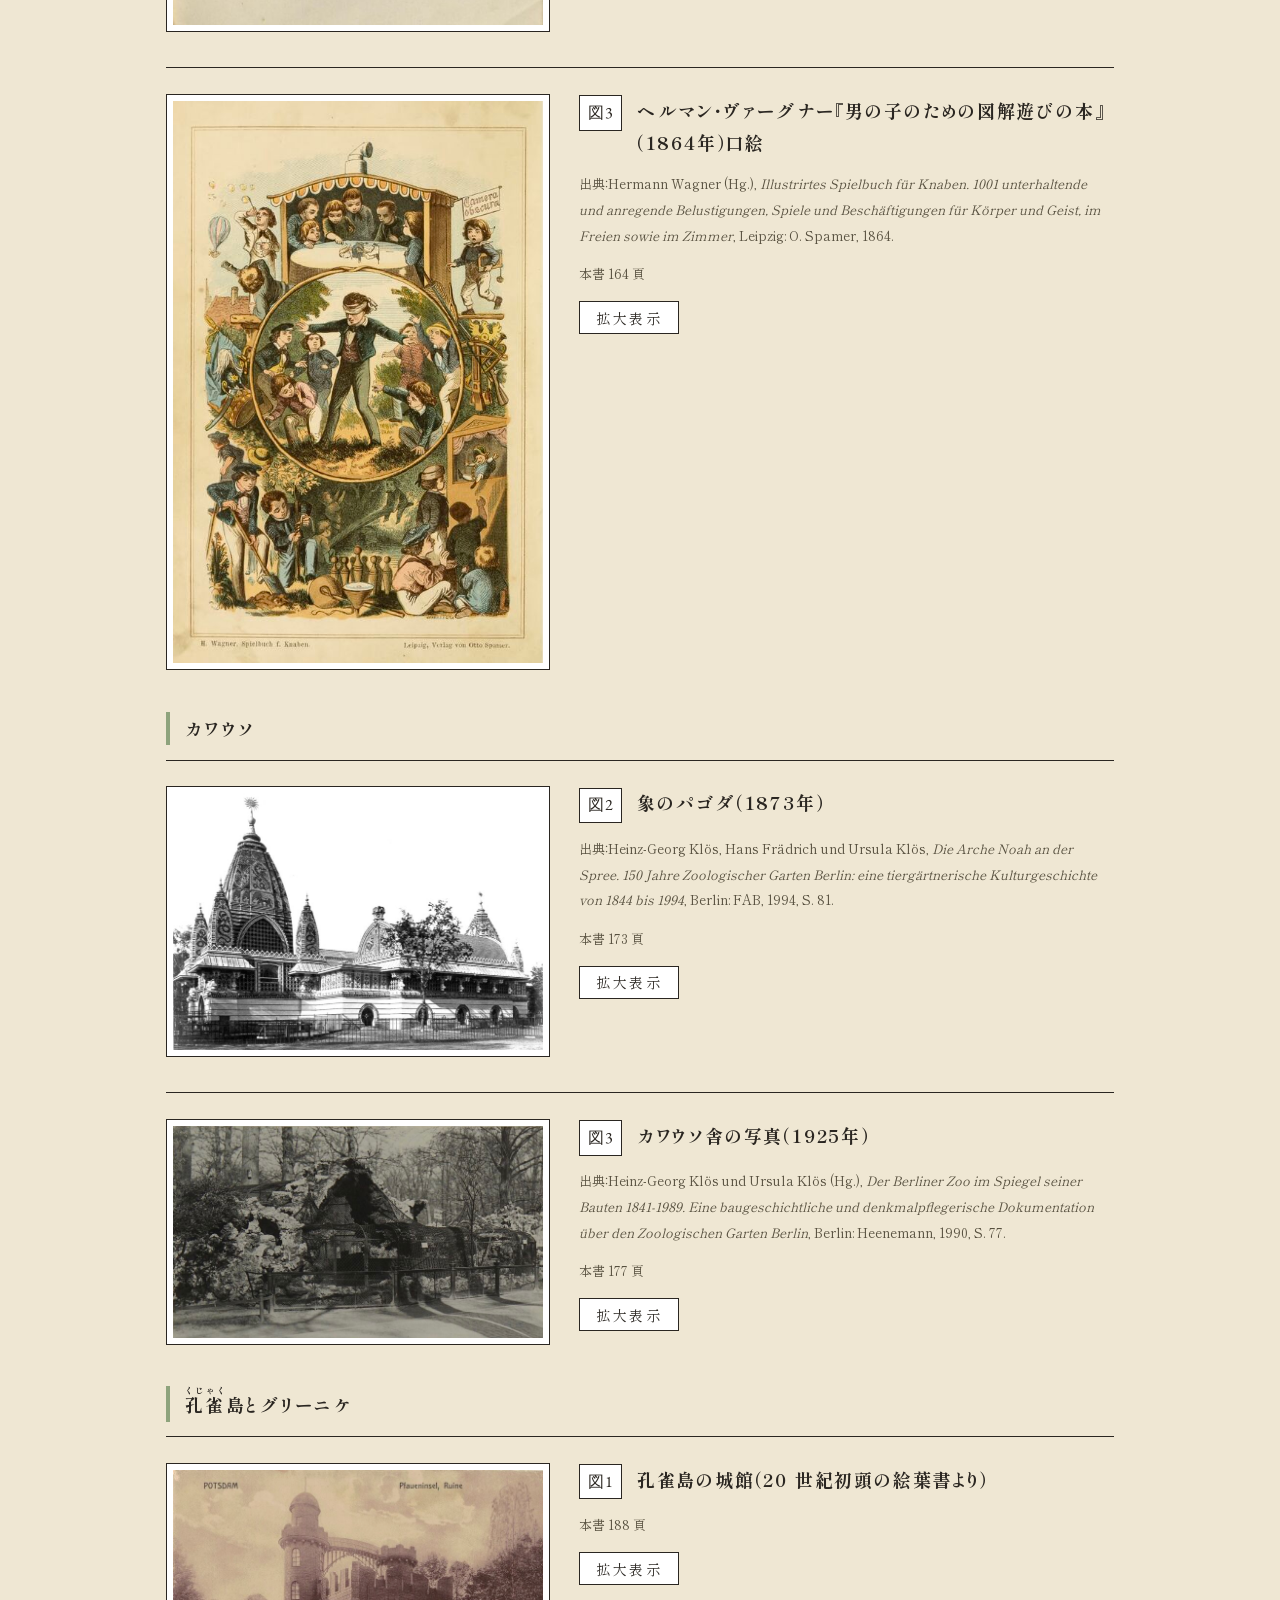
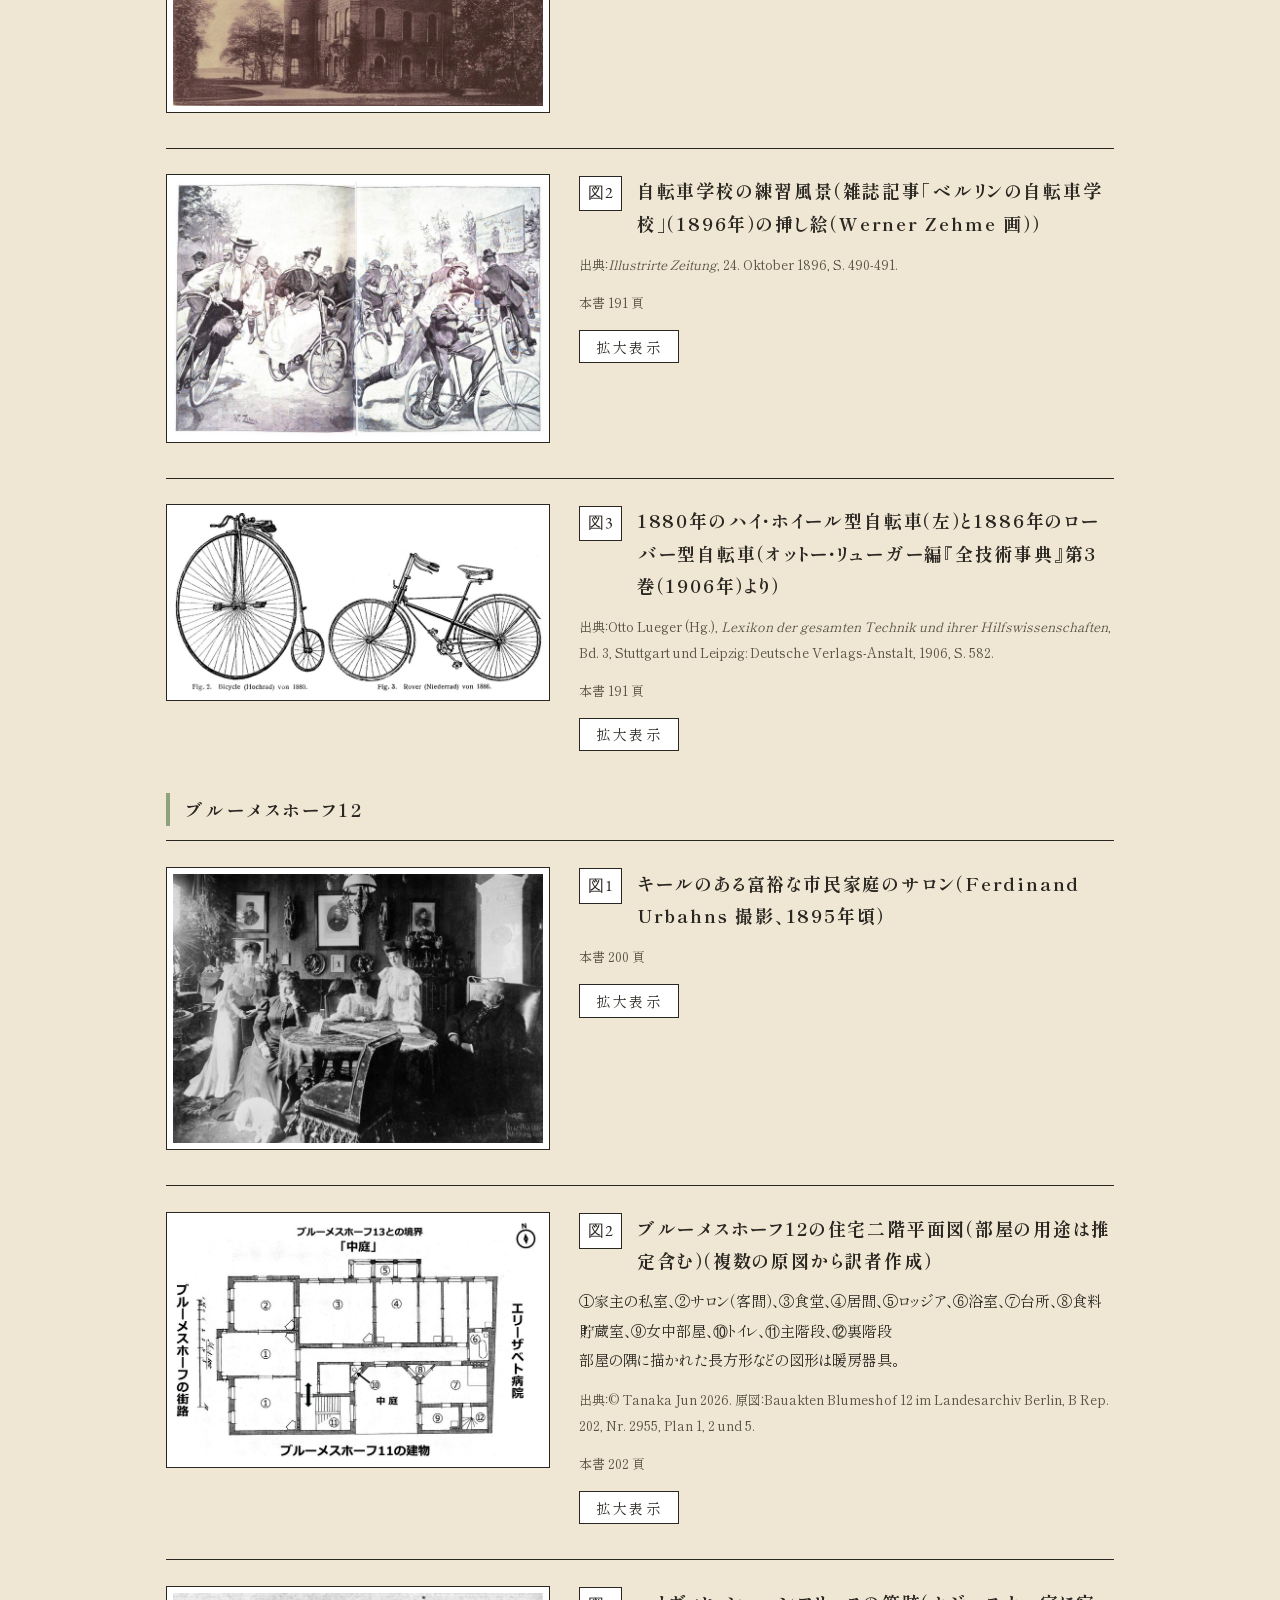
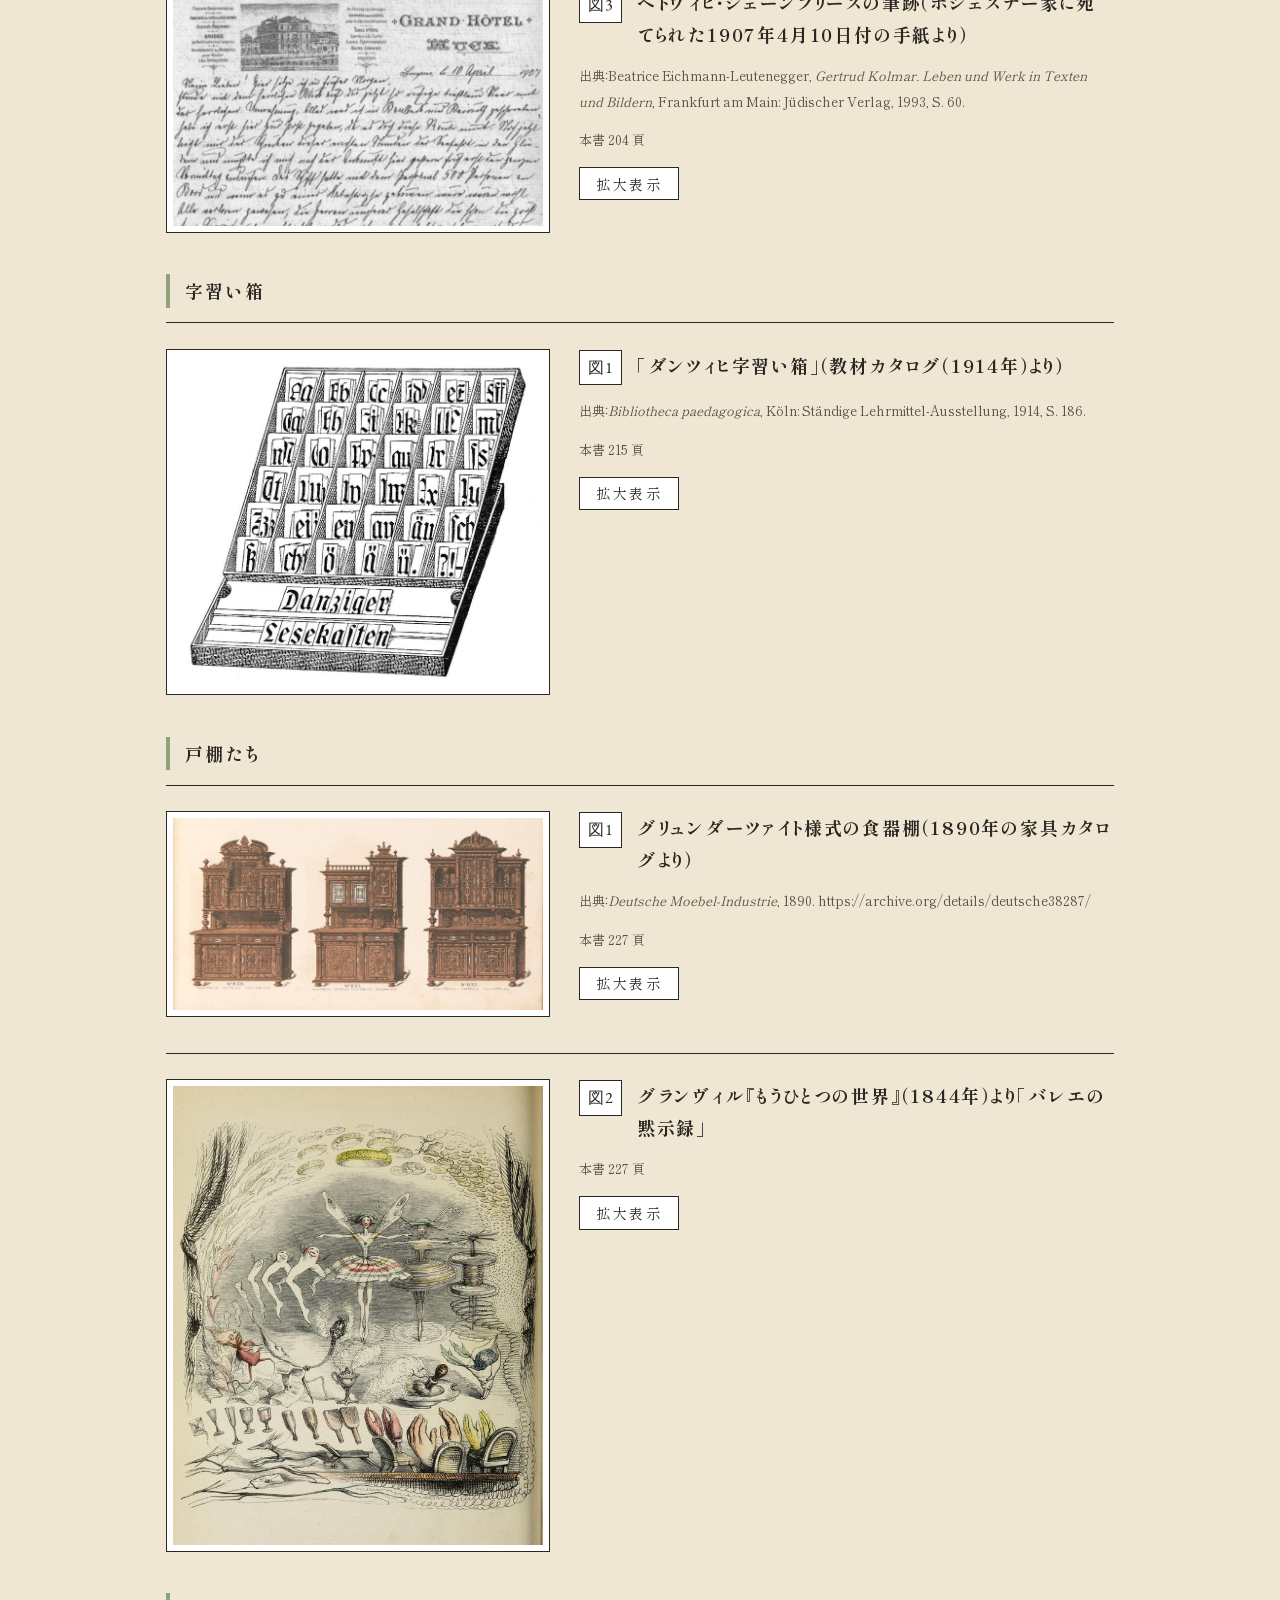
==== commit 6847e6af: "Add files via upload" ====
--- a/figures.html
+++ b/figures.html
@@ -8,7 +8,7 @@
 <link rel="preconnect" href="https://fonts.googleapis.com">
 <link rel="preconnect" href="https://fonts.gstatic.com" crossorigin>
 <link href="https://fonts.googleapis.com/css2?family=Shippori+Mincho:wght@400;500;700&amp;family=EB+Garamond:ital@0;1&amp;display=swap" rel="stylesheet">
-<link rel="stylesheet" href="assets/style.css">
+<link rel="stylesheet" href="assets/style.css?v=readings2">
 </head>
 <body>
 
@@ -23,6 +23,7 @@
 <nav class="route" aria-label="サイト内経路">
   <ol>
     <li><a href="index.html">書籍の紹介</a></li>
+    <li><a href="readings.html">朗読動画</a></li>
     <li><a href="maps.html">関連地図</a></li>
     <li><a href="figures.html" aria-current="page">図版画像</a></li>
     <li><a href="papers.html">関連論文</a></li>
--- a/assets/style.css
+++ b/assets/style.css
@@ -625,3 +625,91 @@
 
 /* Bibliographic titles in source credits. */
 .quelle cite { font-style: italic; }
+
+/* ---------------- 朗読動画 ---------------- */
+.lesung {
+  display: grid;
+  grid-template-columns: minmax(16rem, 30rem) 1fr;
+  gap: 1.8rem;
+  border-top: 1px solid var(--ink);
+  padding-top: 1.6rem;
+  margin-top: 2.2rem;
+  scroll-margin-top: 1rem;
+}
+h2.abschnitt + .lesung { margin-top: 1.2rem; border-top: 0; padding-top: 0.4rem; }
+@media (max-width: 50rem) { .lesung { grid-template-columns: 1fr; } }
+.lesung-text { min-width: 0; }
+.lesung h3 { margin: 0 0 0.3rem; font-size: 1.18rem; letter-spacing: 0.14em; line-height: 1.8; }
+.lesung h3 .latin {
+  font-family: var(--serif-latin); font-style: italic; font-weight: 400;
+  font-size: 0.85em; letter-spacing: 0.04em; color: var(--ink-soft); margin-left: 0.8rem;
+}
+.lesung .angaben { margin: 0 0 0.7rem; font-size: 0.88rem; letter-spacing: 0.08em; color: var(--ink-soft); }
+.lesung p { margin: 0.4rem 0; font-size: 0.96rem; line-height: 1.95; }
+.lesung p.aufbau { font-size: 0.9rem; color: var(--ink-soft); }
+.film {
+  position: relative;
+  aspect-ratio: 16 / 9;
+  border: 1.5px solid var(--ink);
+  background: #0b0a09;
+  overflow: hidden;
+  align-self: start;
+}
+.film img { width: 100%; height: 100%; object-fit: cover; cursor: pointer; }
+.film iframe { position: absolute; inset: 0; width: 100%; height: 100%; border: 0; }
+.film .abspielen {
+  position: absolute; left: 50%; top: 50%;
+  width: 4.2rem; height: 4.2rem; margin: -2.1rem 0 0 -2.1rem;
+  border-radius: 50%;
+  border: 2px solid rgba(255,252,243,0.9);
+  background: rgba(127,44,37,0.82);
+  cursor: pointer;
+  transition: transform 0.15s ease, background 0.15s ease;
+}
+.film .abspielen::after {
+  content: ""; position: absolute; left: 52%; top: 50%;
+  transform: translate(-40%, -50%);
+  border-style: solid; border-width: 0.75rem 0 0.75rem 1.2rem;
+  border-color: transparent transparent transparent #fffcf3;
+}
+.film .abspielen:hover { transform: scale(1.06); background: rgba(162,59,50,0.92); }
+.film .wartet-marke { display: none; }
+.film.wartet img { cursor: default; filter: saturate(0.7); }
+.film.wartet .abspielen { display: none; }
+.film.wartet .wartet-marke {
+  display: block; position: absolute; right: 0.6rem; bottom: 0.5rem;
+  font-size: 0.8rem; letter-spacing: 0.2em; color: #fffcf3;
+  background: rgba(42,38,33,0.72); padding: 0.1rem 0.7rem;
+}
+.sr { position: absolute; width: 1px; height: 1px; overflow: hidden; clip: rect(0 0 0 0); white-space: nowrap; }
+.lesung .yt-link {
+  display: inline-block; margin-top: 0.5rem; font-size: 0.86rem; letter-spacing: 0.16em;
+  text-decoration: none; border-bottom: 3px dotted var(--route); padding-bottom: 2px;
+}
+.lesung .yt-link[hidden] { display: none; }
+.nachweis {
+  margin-top: 0.9rem; font-size: 0.86rem;
+  border: 1px dashed var(--line); padding: 0.55rem 0.9rem;
+  background: rgba(255,252,243,0.5);
+}
+.nachweis summary { cursor: pointer; letter-spacing: 0.15em; color: var(--ink-soft); }
+.nachweis dl { margin: 0.6rem 0 0.2rem; line-height: 1.85; }
+.nachweis dt { font-weight: 700; letter-spacing: 0.12em; margin-top: 0.5rem; }
+.nachweis dd { margin: 0 0 0.15rem 1.2rem; overflow-wrap: anywhere; }
+.nachweis cite { font-style: italic; }
+p.playlist { margin: 1.2rem 0 0; }
+.playlist-link {
+  display: inline-block; font-size: 0.95rem; letter-spacing: 0.14em;
+  border: 1.5px solid var(--ink); background: #fff; padding: 0.4rem 1.1rem; text-decoration: none; color: var(--ink);
+}
+.playlist-link:hover { box-shadow: 5px 6px 0 rgba(162,59,50,0.22); color: var(--route-deep); }
+.playlist-link[hidden], .playlist-wartet[hidden] { display: none; }
+.playlist-wartet { font-size: 0.9rem; color: var(--ink-soft); }
+@media (max-width: 40rem) {
+  nav.route li + li::before { width: 1rem; margin: 0 0.3rem; }
+  nav.route a { letter-spacing: 0.08em; }
+}
+/* 朗読動画：YouTube と同じ長いタイトル、出典の項目名 */
+.lesung h3 { font-size: 1.04rem; letter-spacing: 0.06em; line-height: 1.75; }
+.nachweis dd { margin-bottom: 0.55rem; }
+.nachweis .posten { font-weight: 700; }
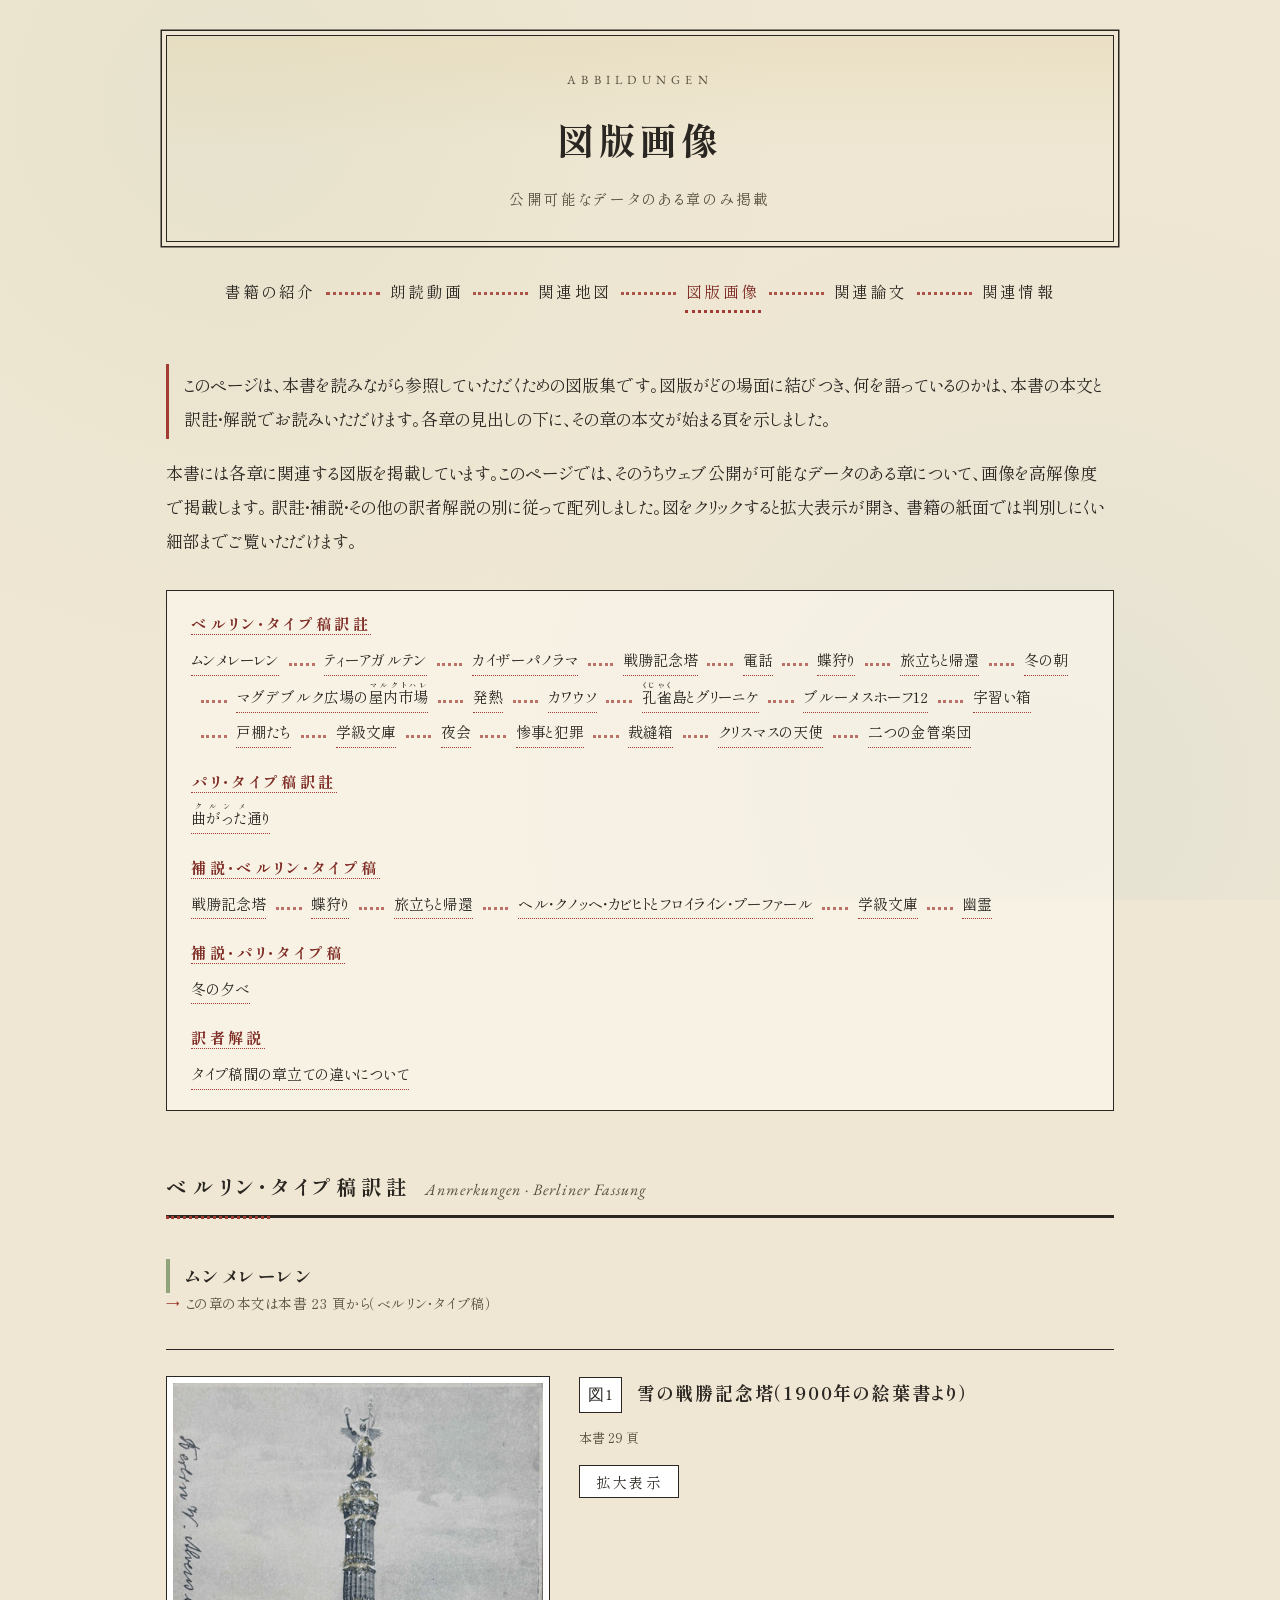
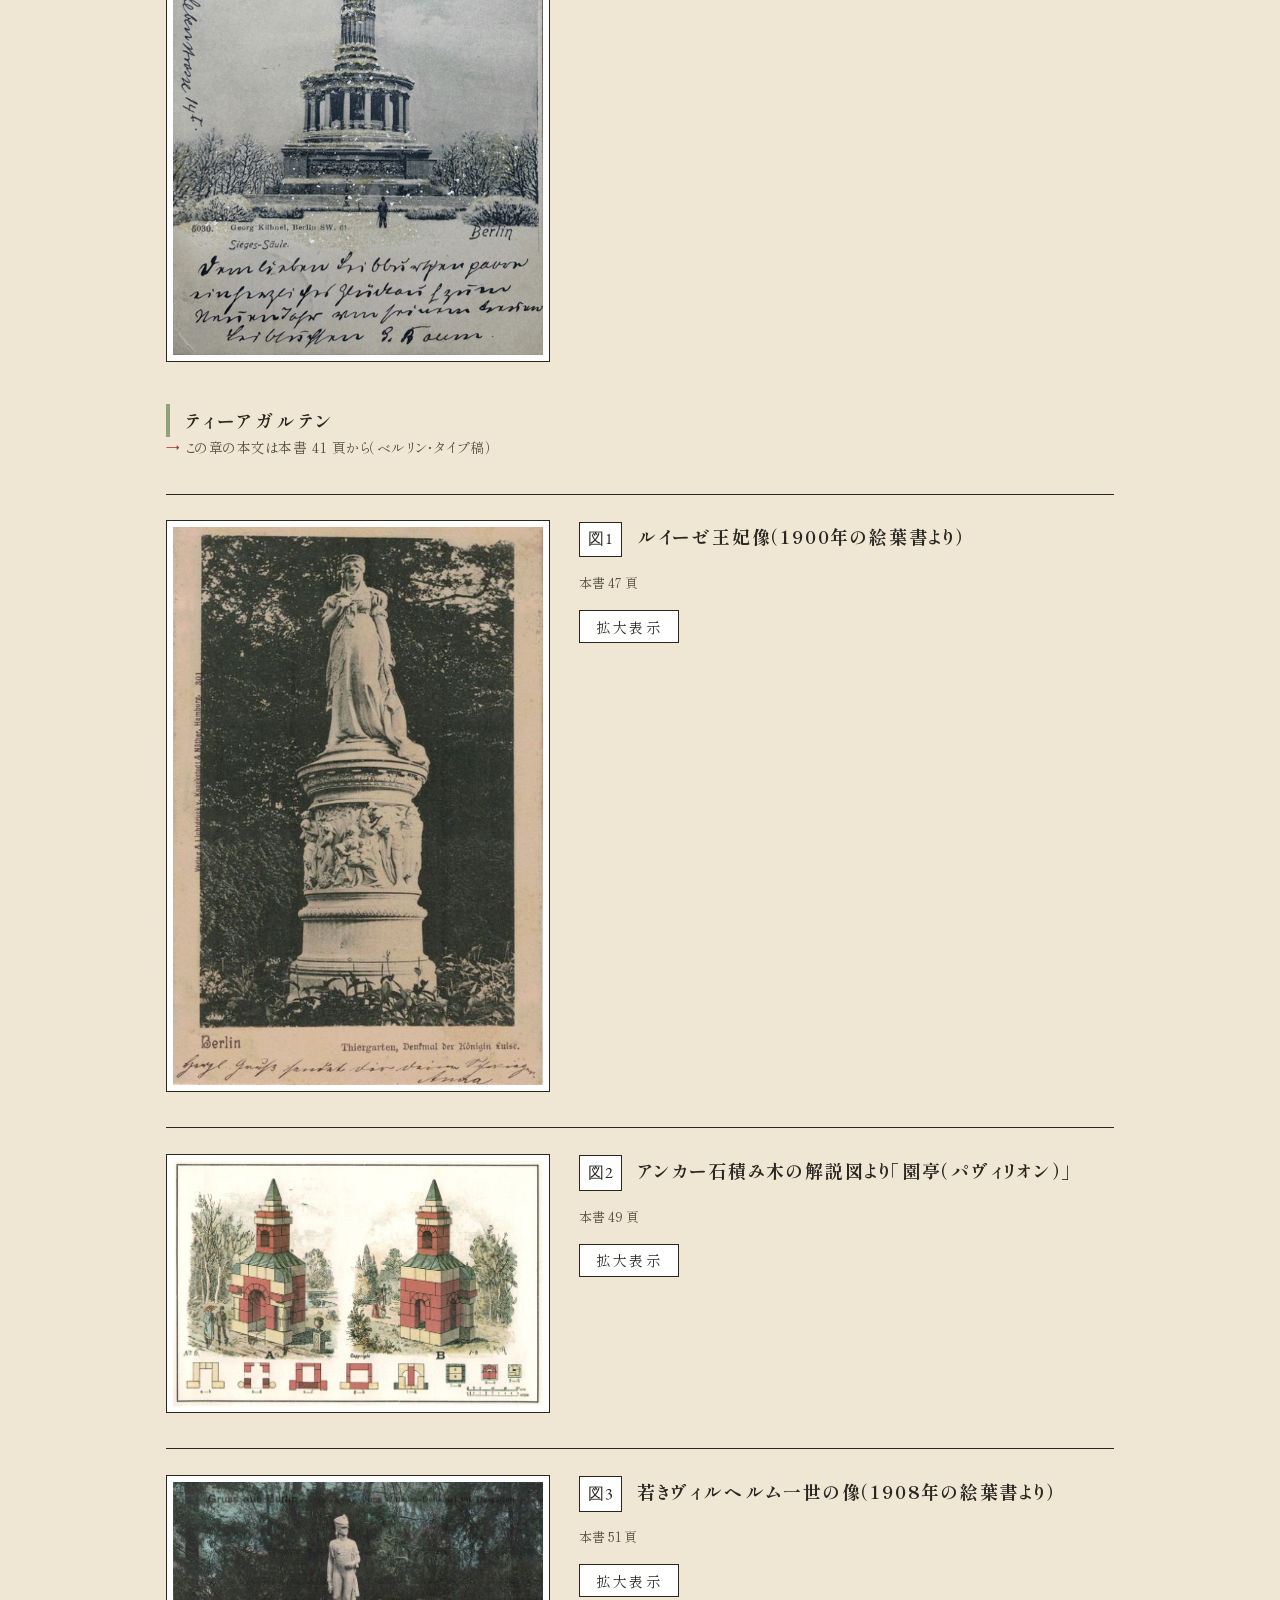
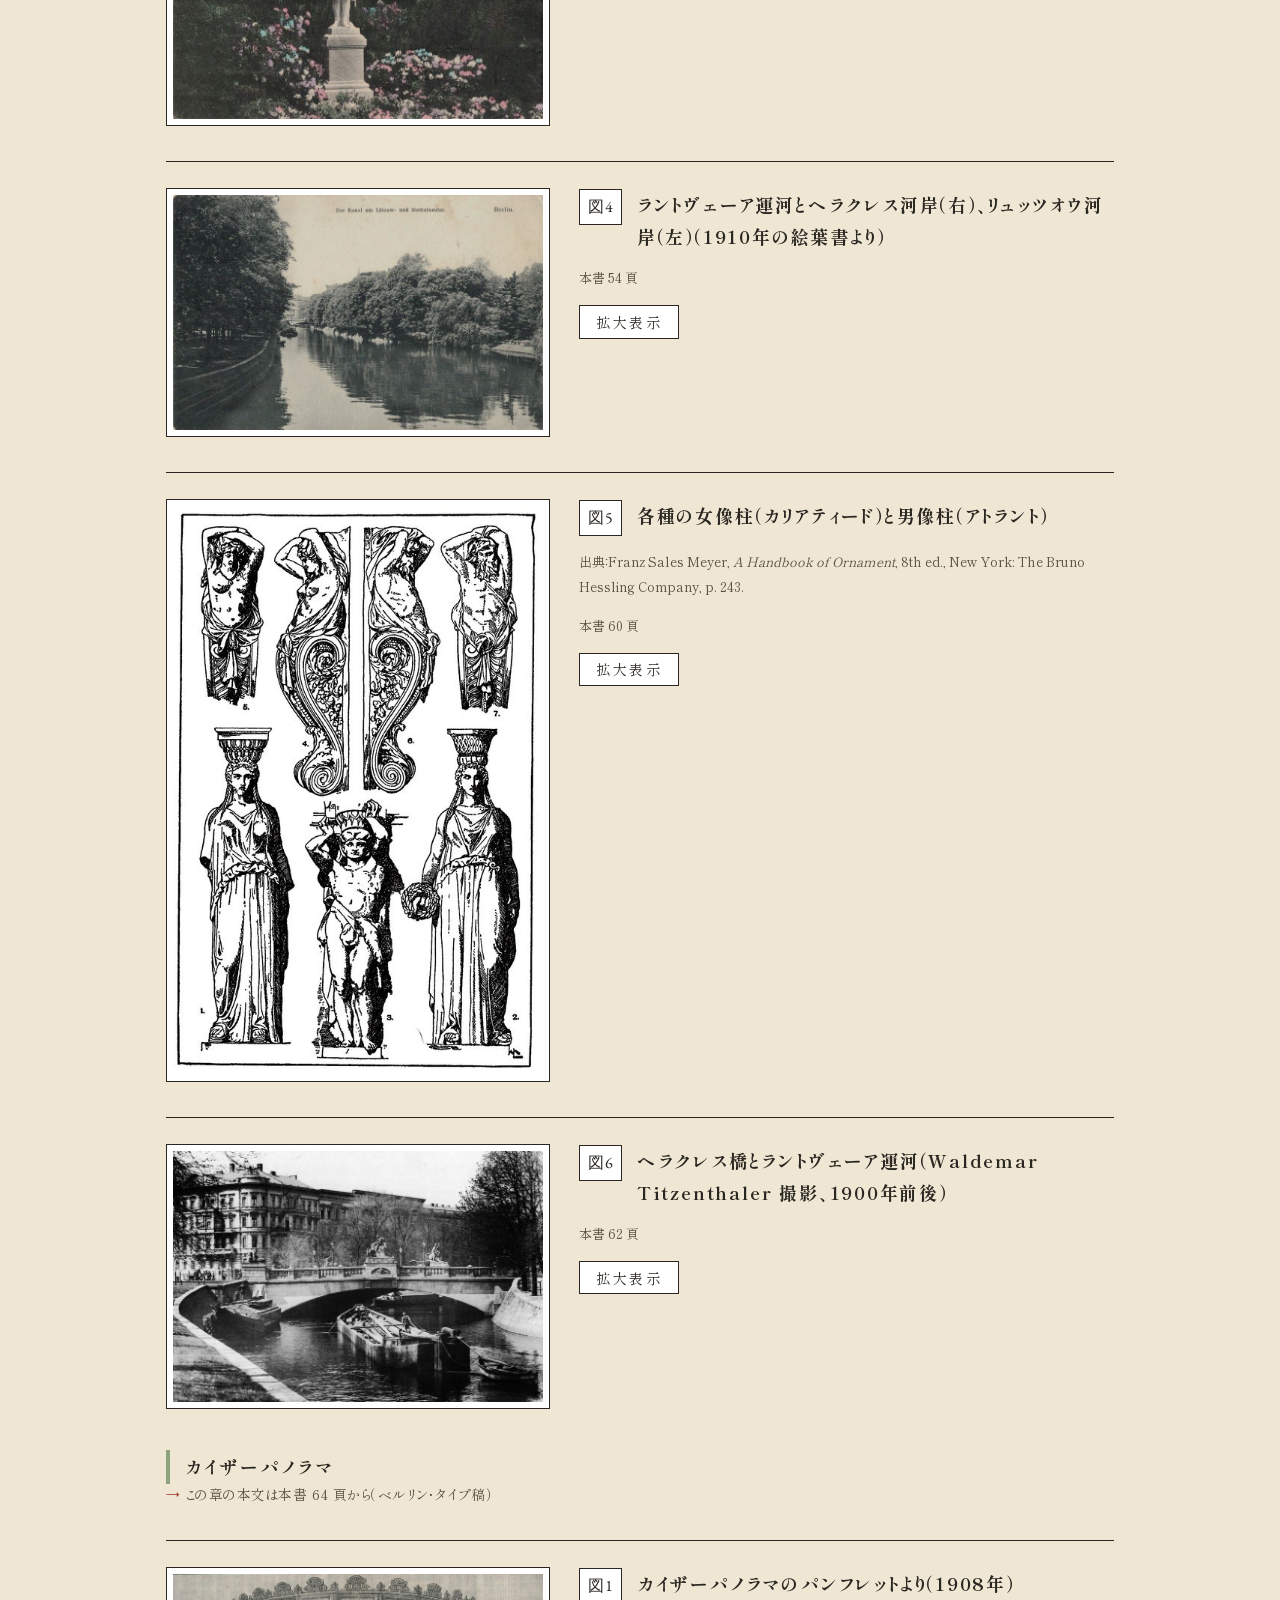
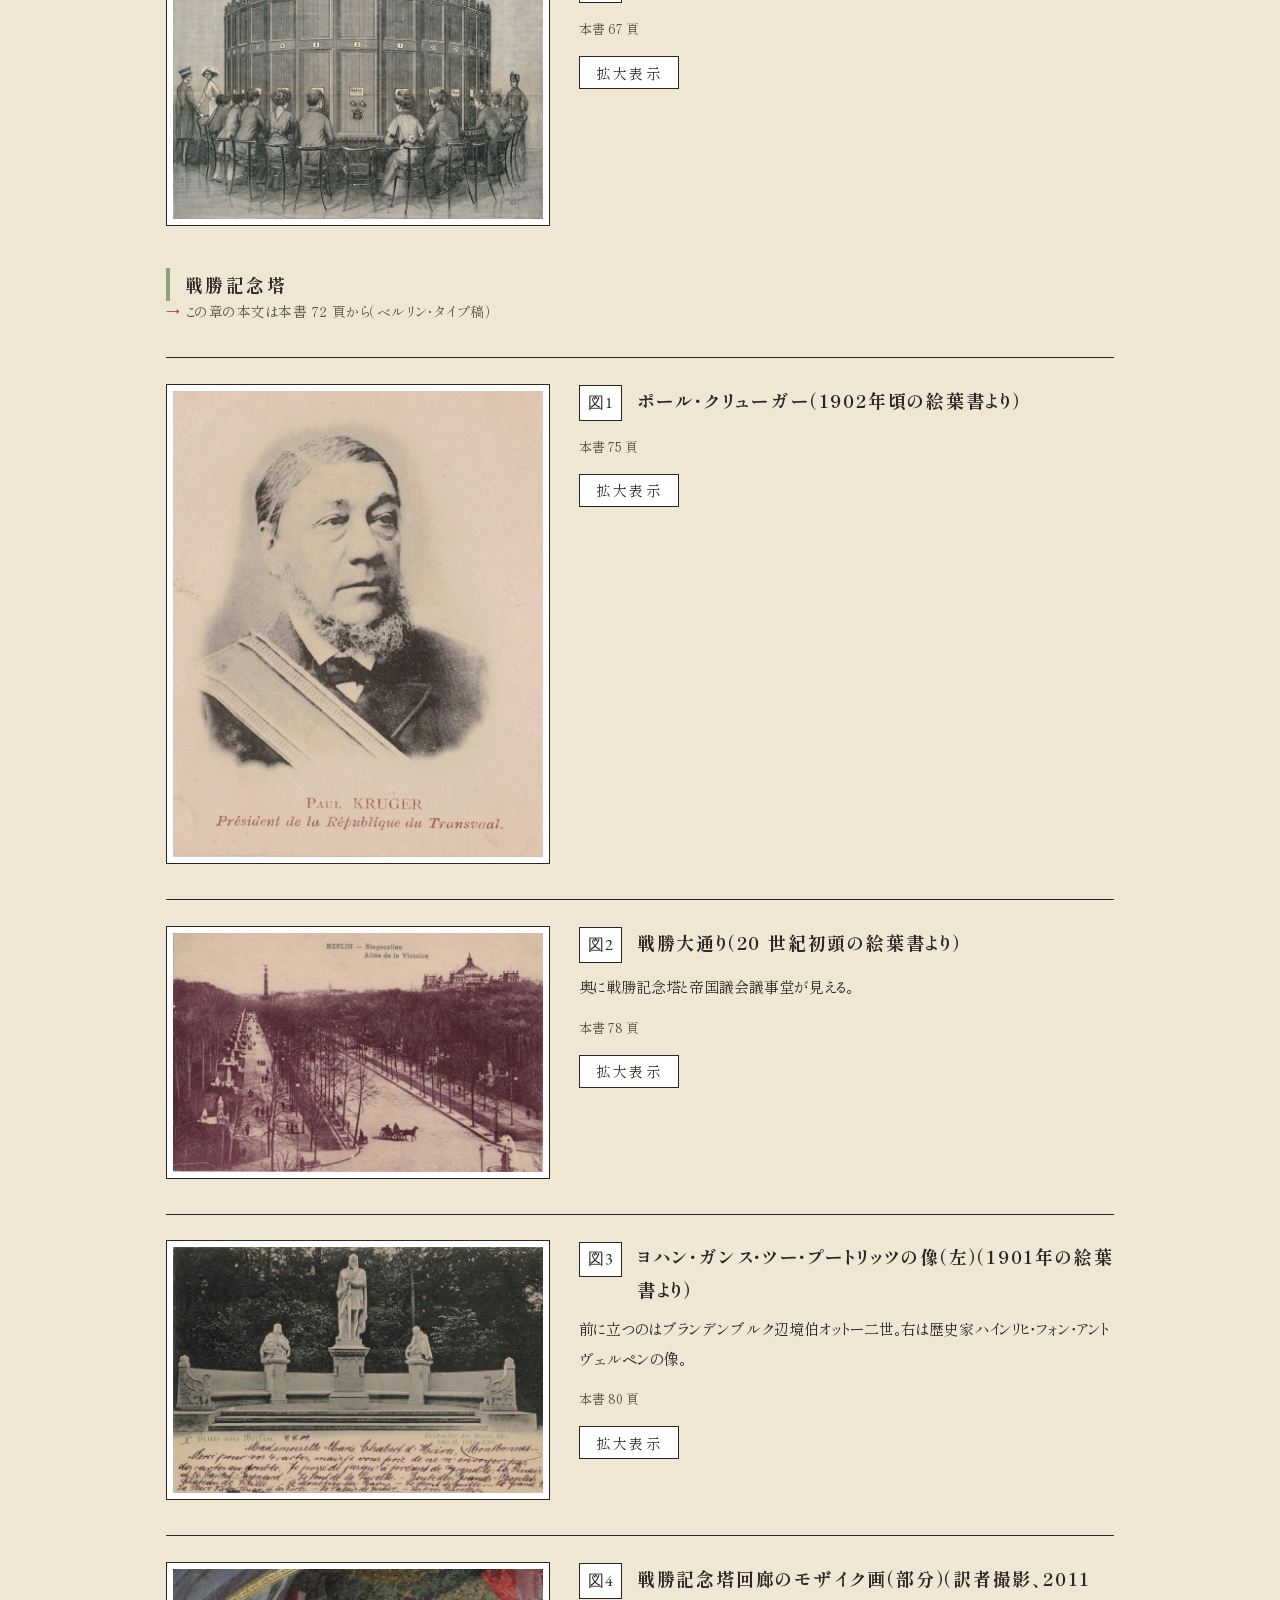
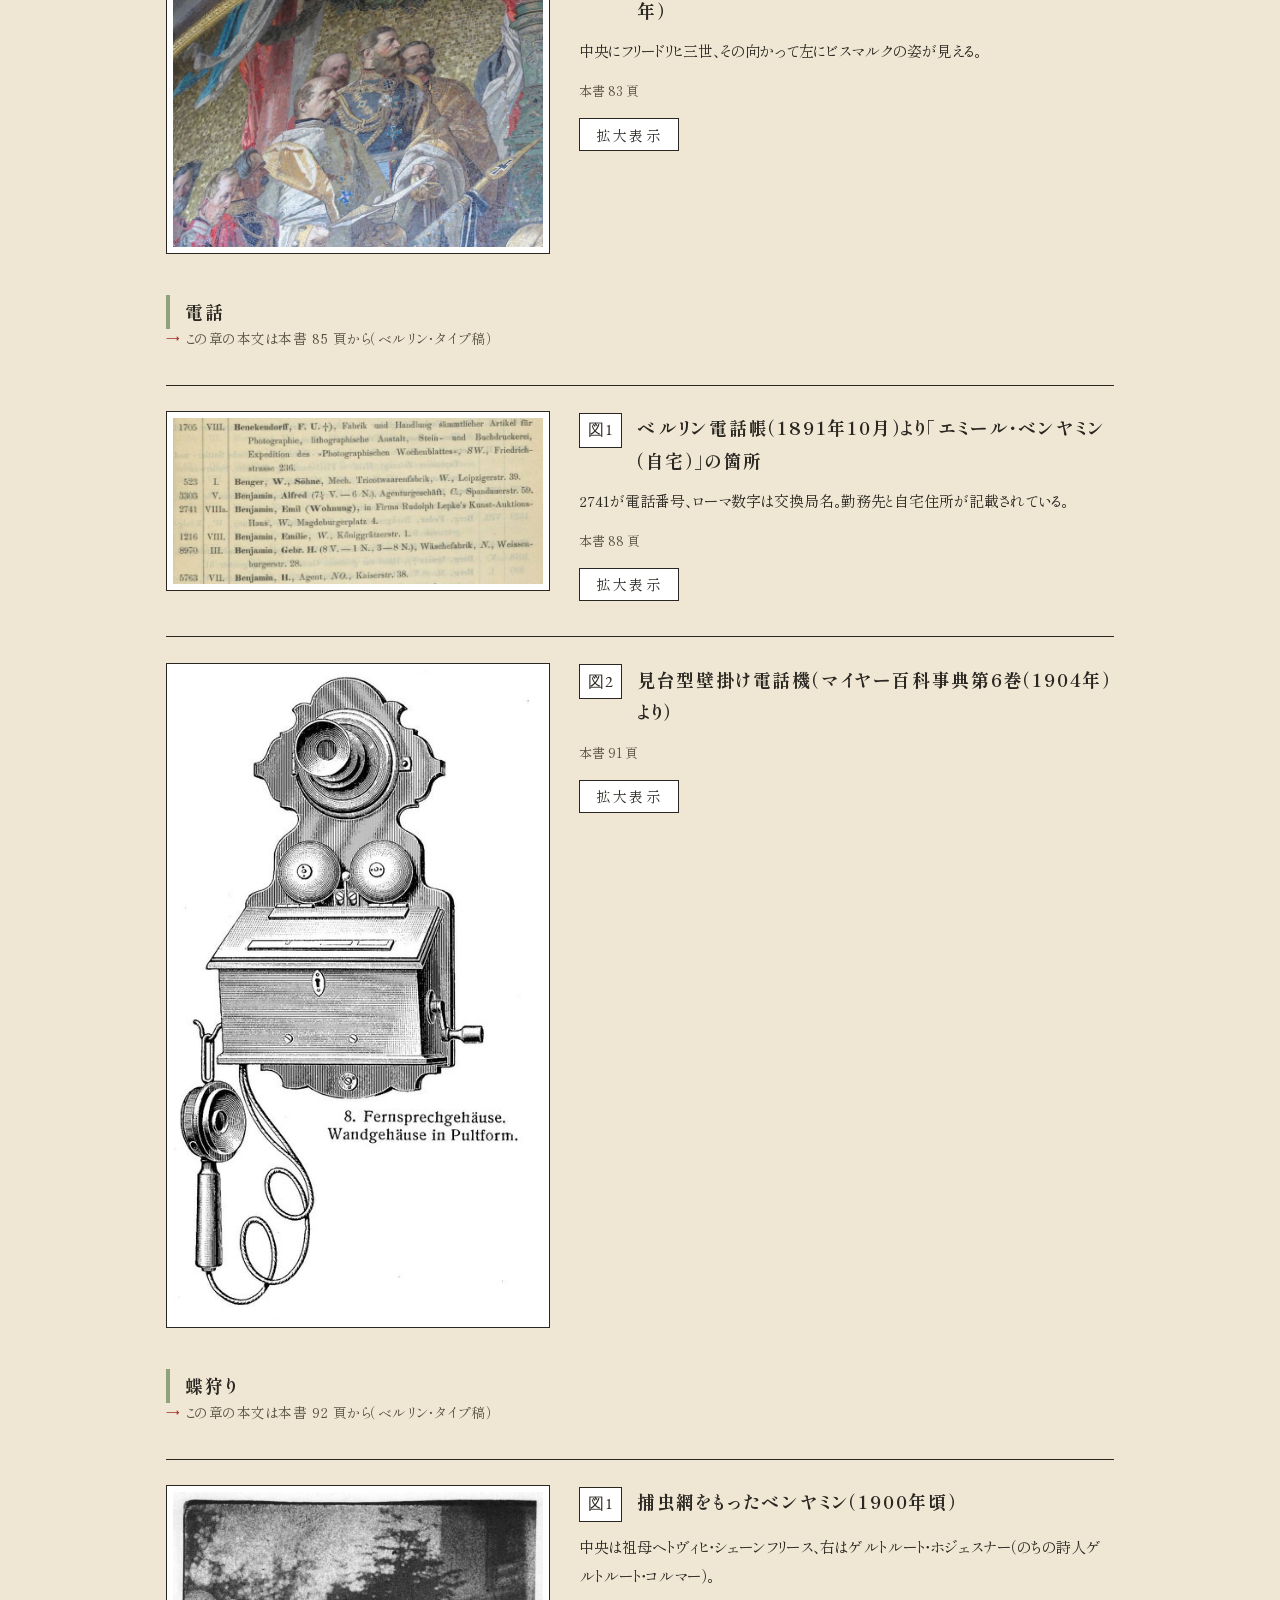
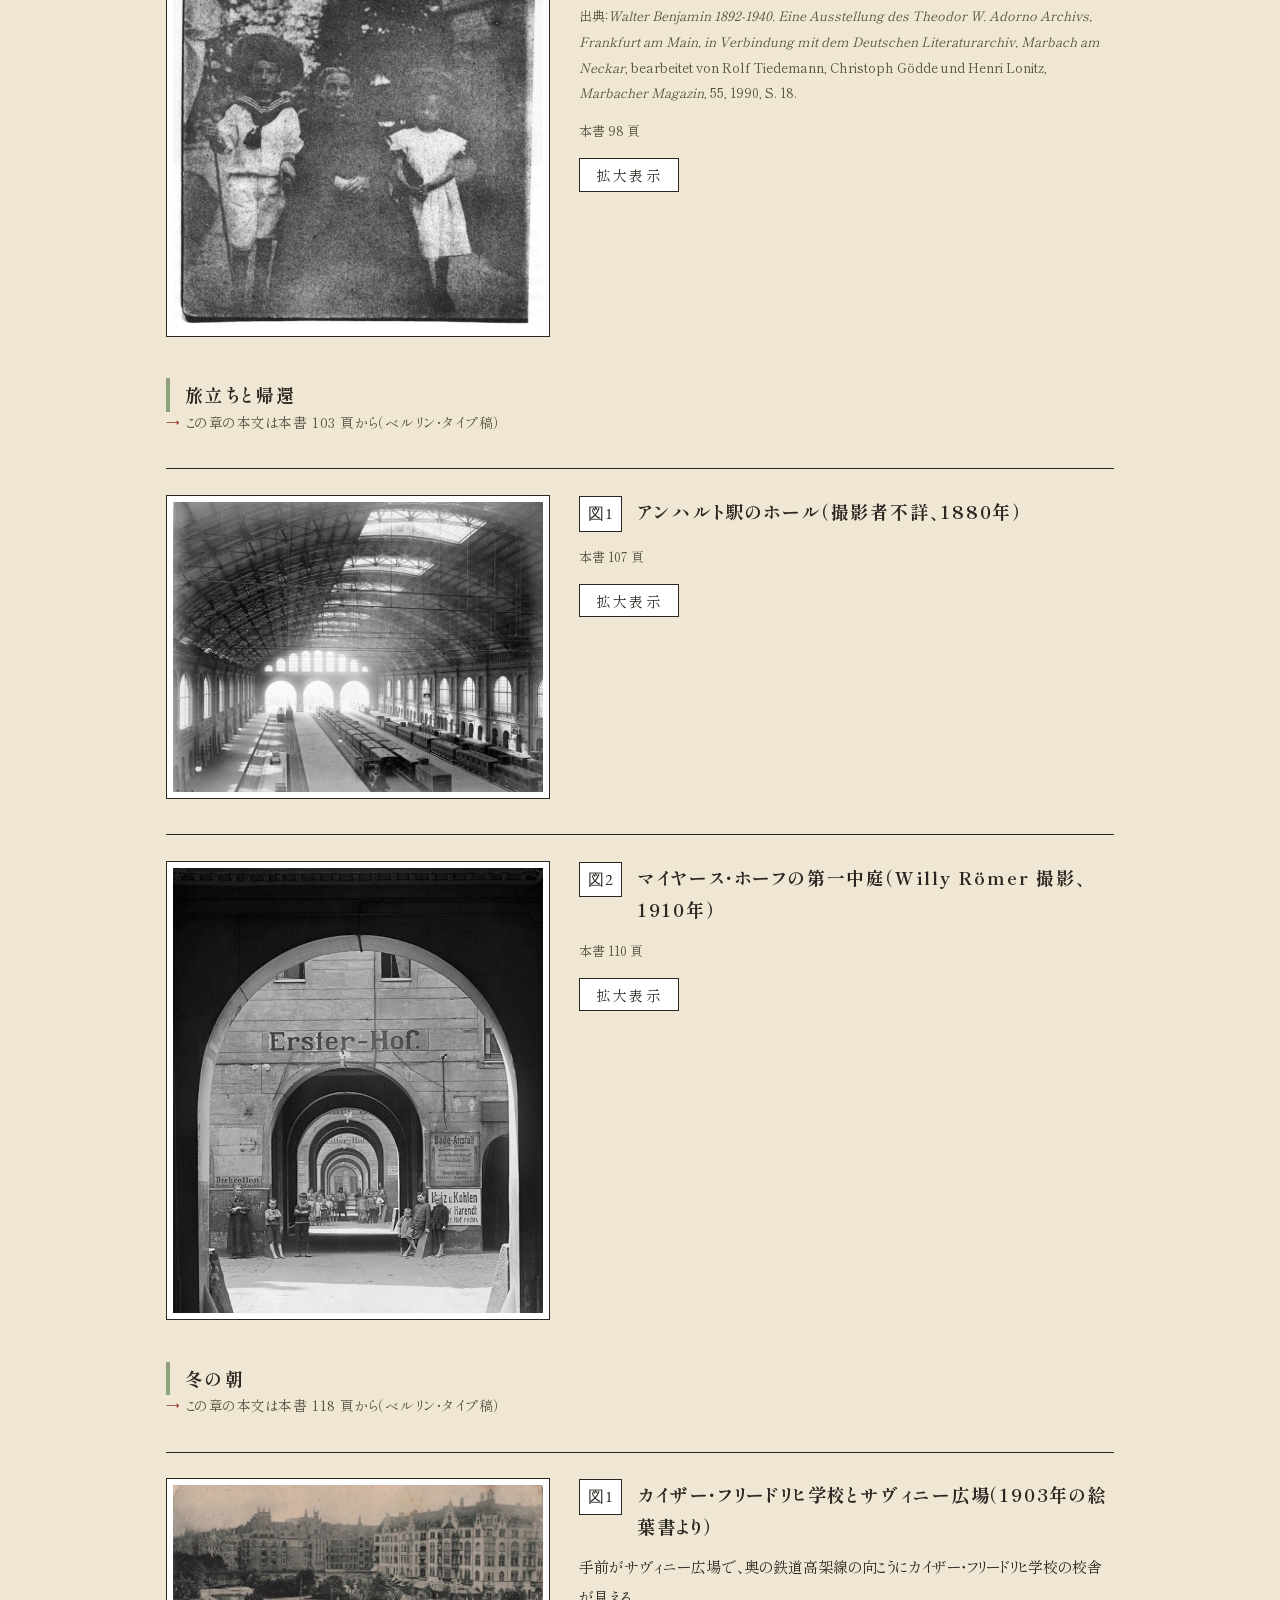
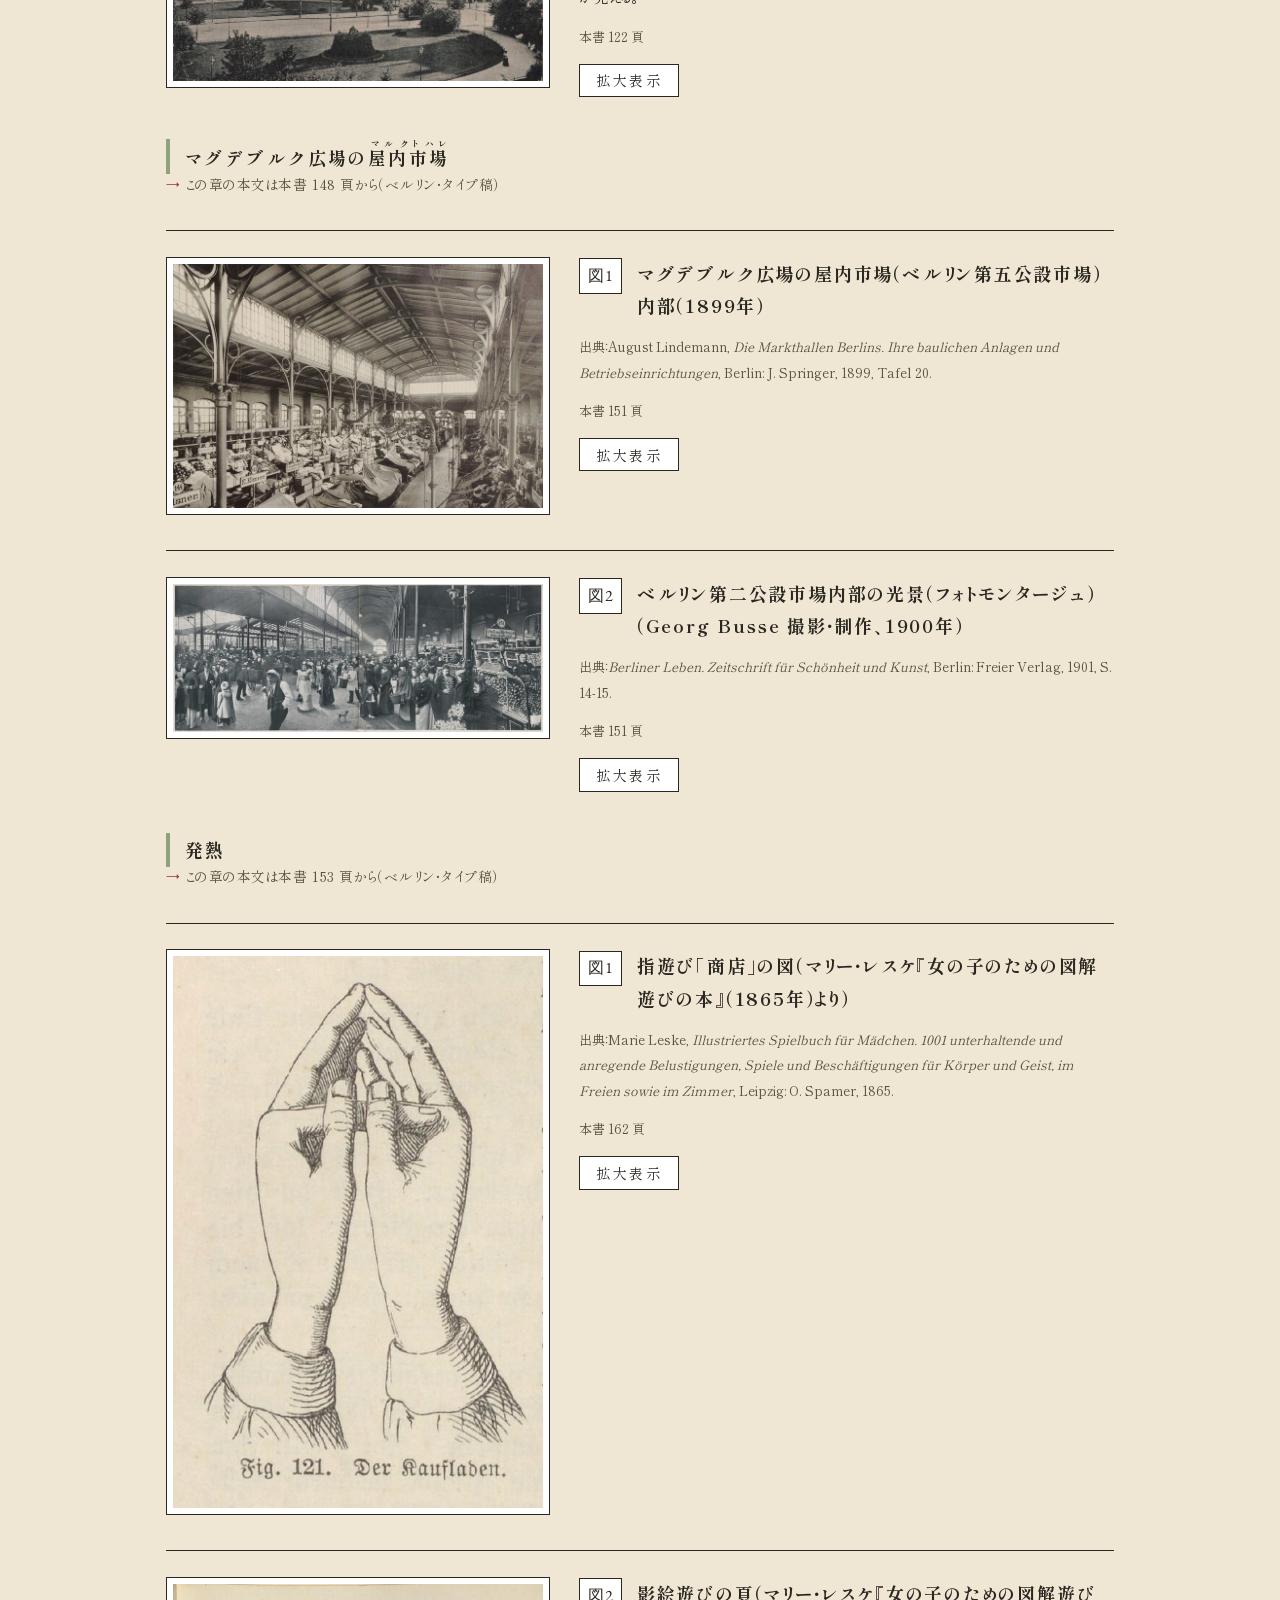
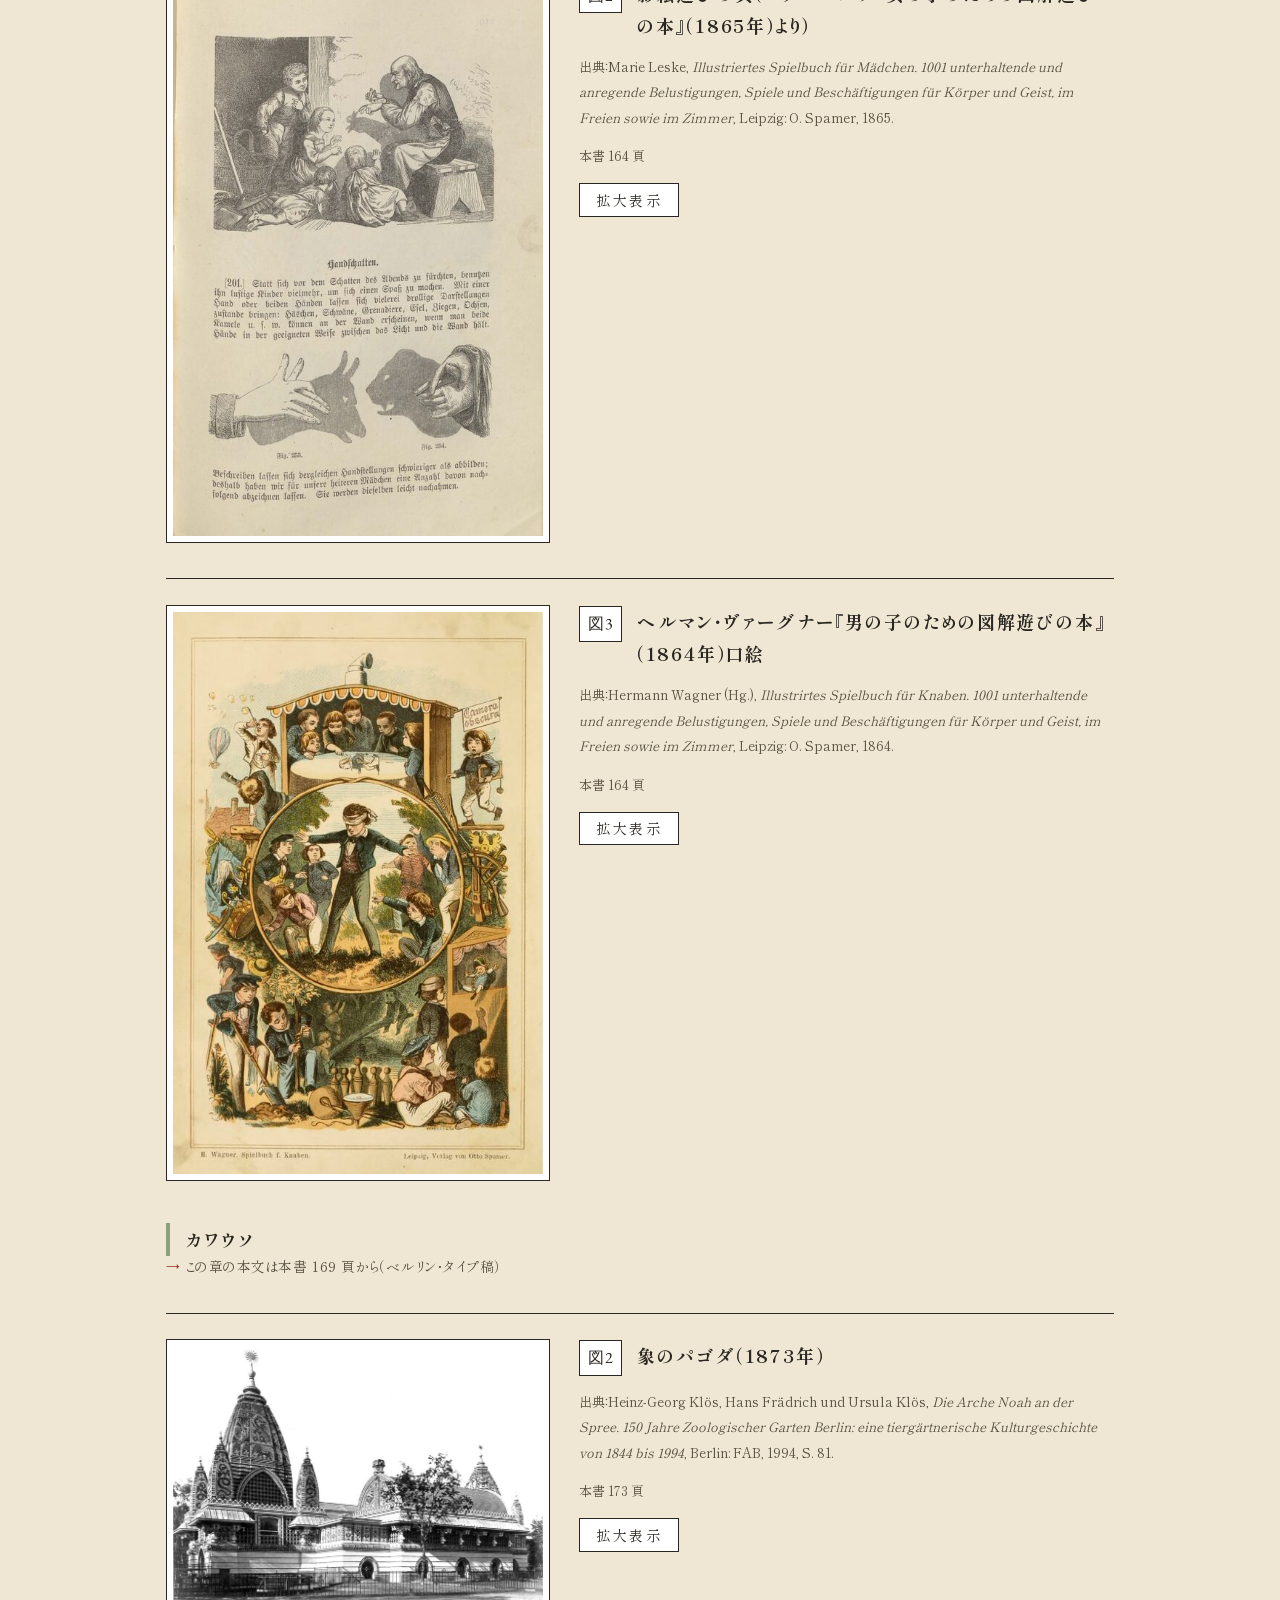
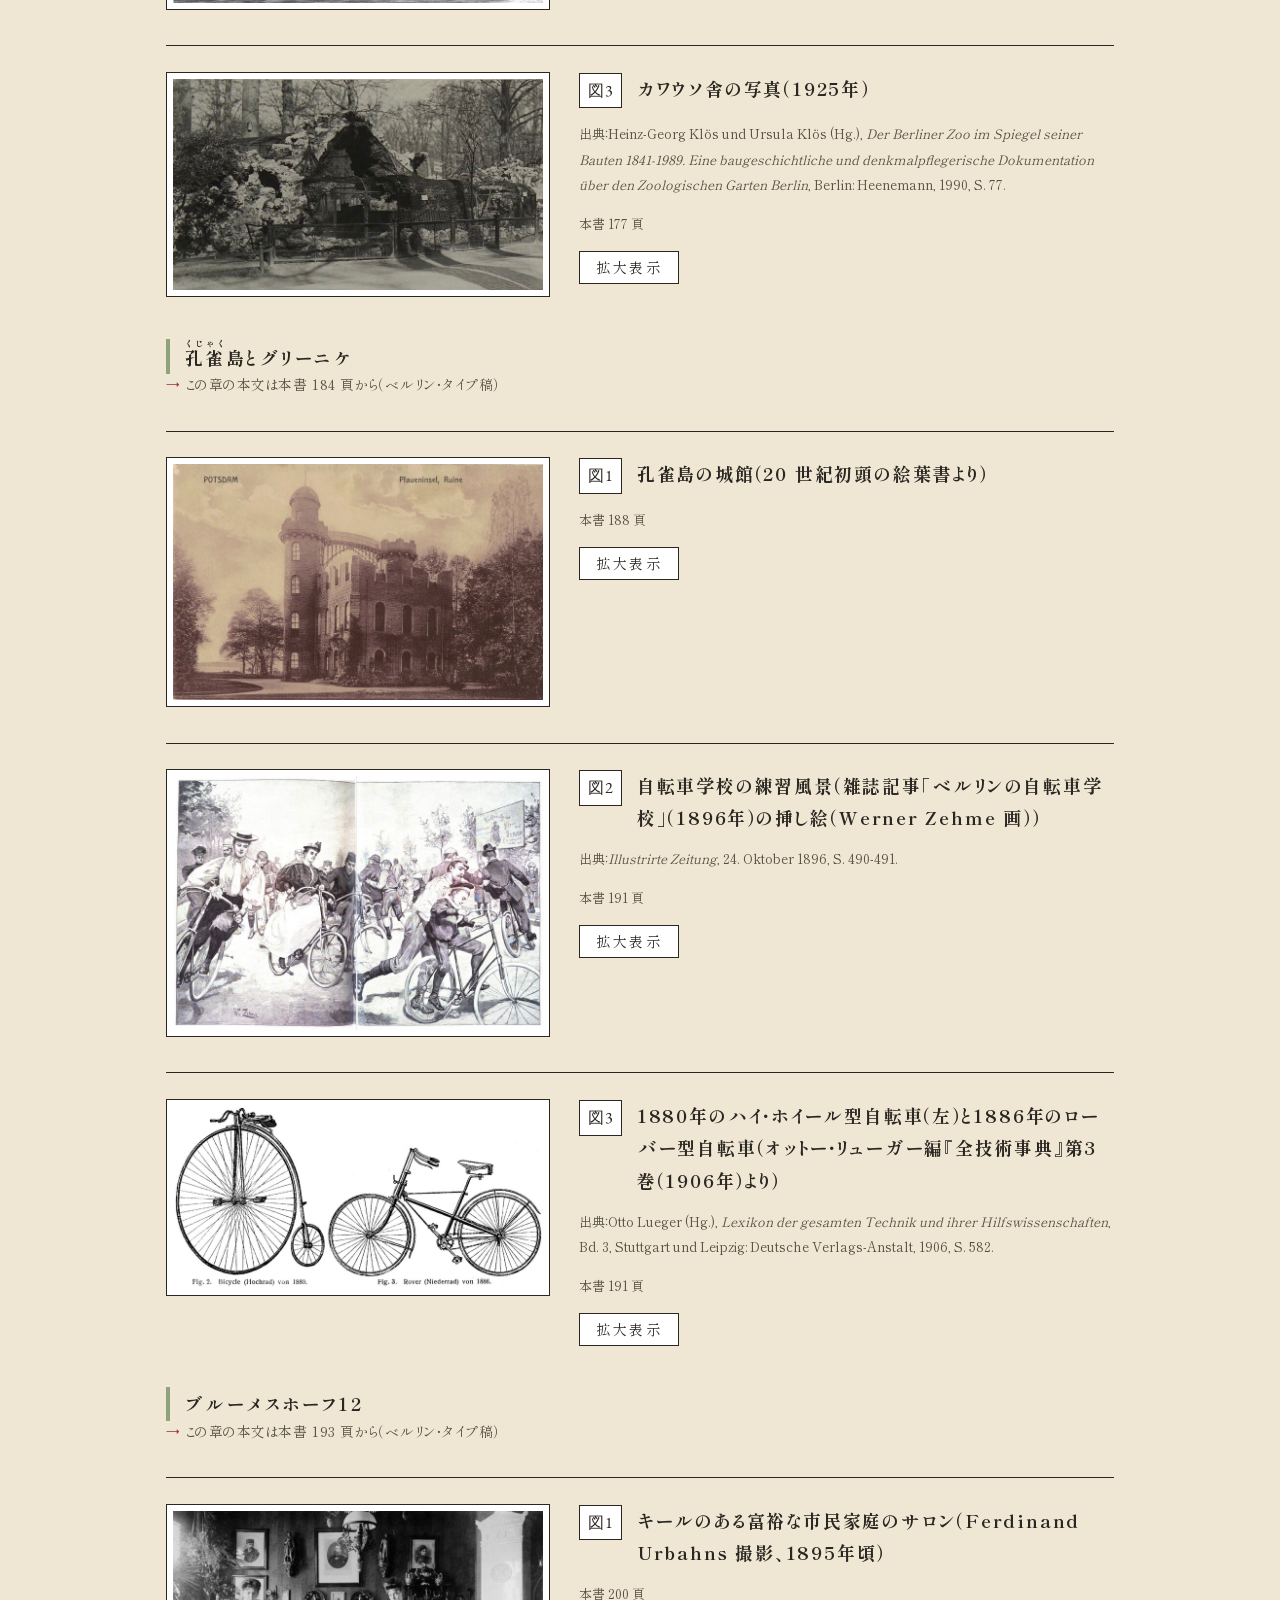
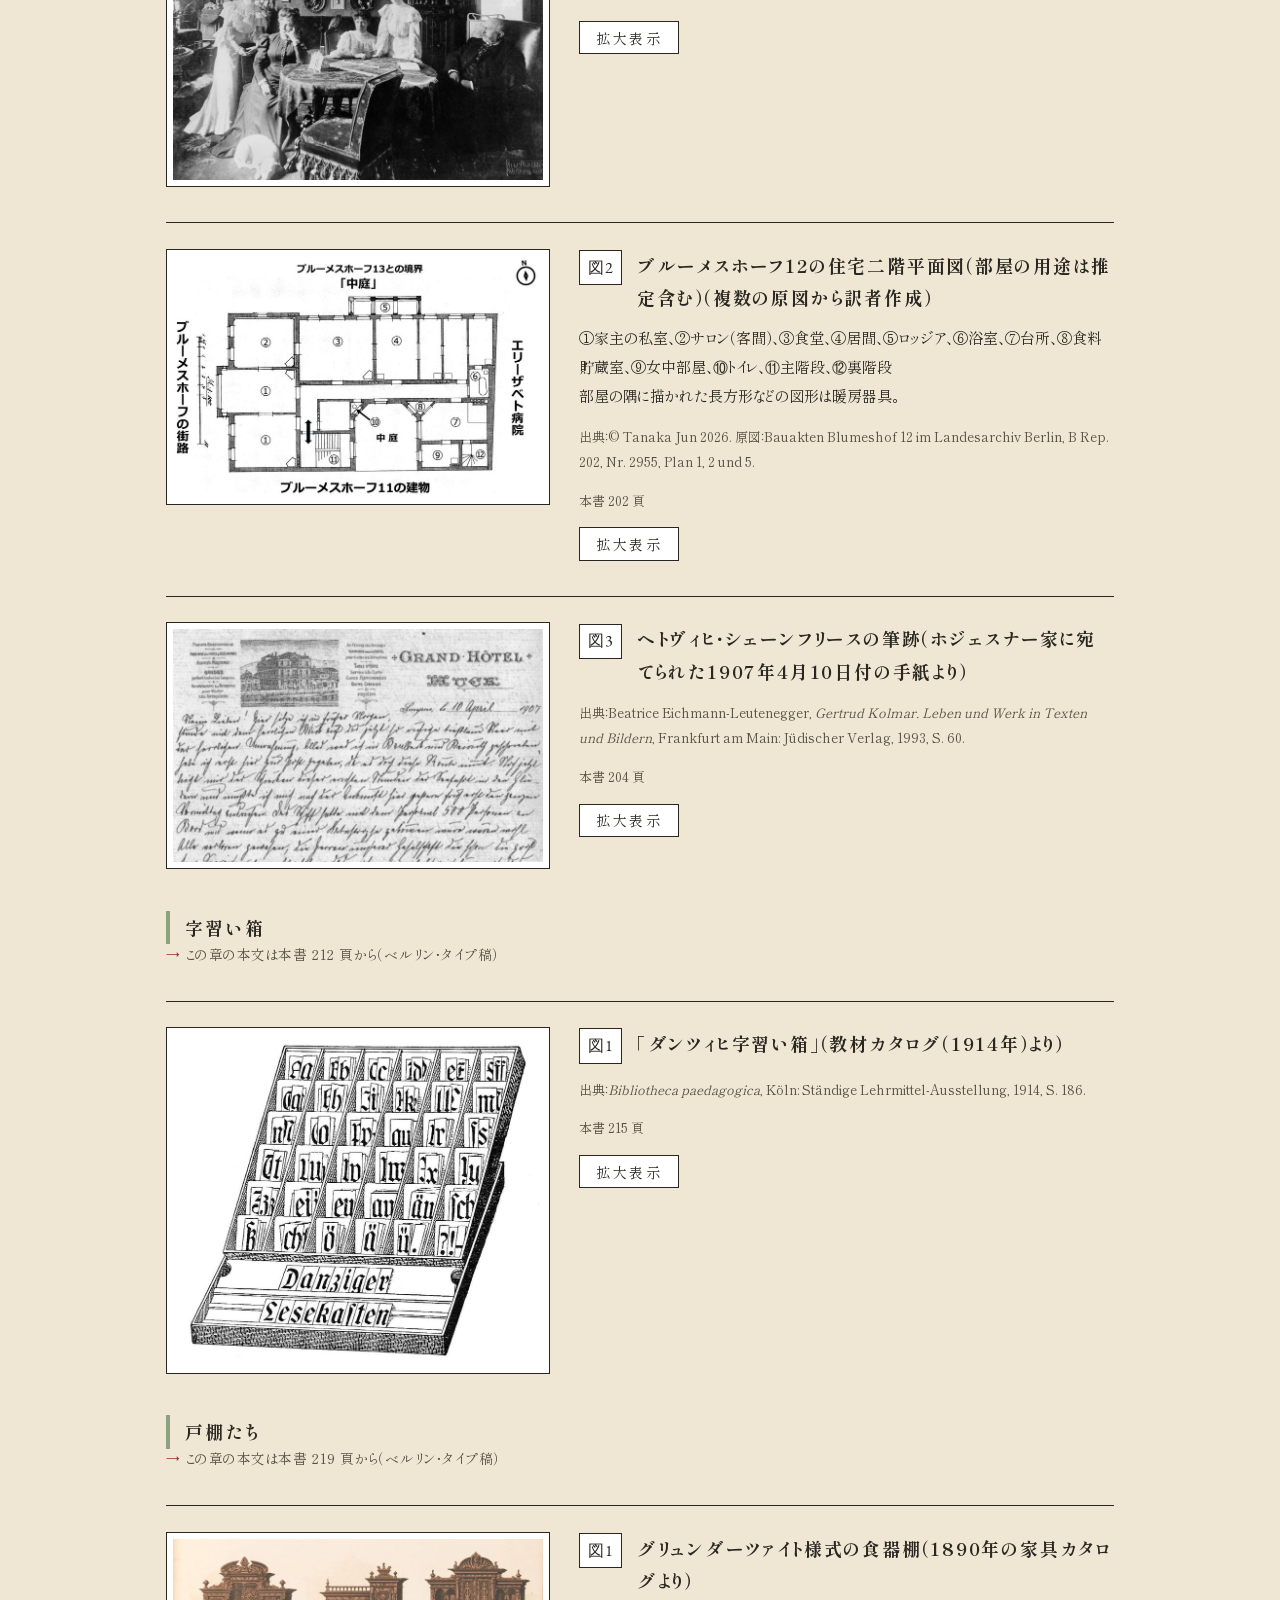
==== commit 159038ad: "Add files via upload" ====
--- a/figures.html
+++ b/figures.html
@@ -8,7 +8,7 @@
 <link rel="preconnect" href="https://fonts.googleapis.com">
 <link rel="preconnect" href="https://fonts.gstatic.com" crossorigin>
 <link href="https://fonts.googleapis.com/css2?family=Shippori+Mincho:wght@400;500;700&amp;family=EB+Garamond:ital@0;1&amp;display=swap" rel="stylesheet">
-<link rel="stylesheet" href="assets/style.css?v=readings2">
+<link rel="stylesheet" href="assets/style.css?v=hinweis1">
 </head>
 <body>
 
@@ -31,7 +31,7 @@
   </ol>
 </nav>
 
-<main class="frame"><p>本書には各章に関連する図版を掲載しています。このページでは、そのうちウェブ公開が可能なデータのある章について、画像を高解像度で掲載します。 訳註・補説・その他の訳者解説の別に従って配列しました。図をクリックすると拡大表示が開き、 書籍の紙面では判別しにくい細部までご覧いただけます。</p>
+<main class="frame"><p class="seitenrolle">このページは、本書を読みながら参照していただくための図版集です。図版がどの場面に結びつき、何を語っているのかは、本書の本文と訳註・解説でお読みいただけます。各章の見出しの下に、その章の本文が始まる頁を示しました。</p><p>本書には各章に関連する図版を掲載しています。このページでは、そのうちウェブ公開が可能なデータのある章について、画像を高解像度で掲載します。 訳註・補説・その他の訳者解説の別に従って配列しました。図をクリックすると拡大表示が開き、 書籍の紙面では判別しにくい細部までご覧いただけます。</p>
   
 <nav class="fig-inhalt" aria-label="章の一覧"><h3><a href="#teil-1">ベルリン・タイプ稿訳註</a></h3>
 <ul>
@@ -76,6 +76,7 @@
 <ul><li><a href="#kap-32">タイプ稿間の章立ての違いについて</a></li></ul></nav><section class="teil" aria-labelledby="teil-1"><h2 class="abschnitt teil-kopf" id="teil-1">ベルリン・タイプ稿訳註<span class="latin">Anmerkungen · Berliner Fassung</span>
 </h2>
 <h3 class="kapitel" id="kap-01">ムンメレーレン</h3>
+<p class="zum-text">この章の本文は本書 23 頁から（ベルリン・タイプ稿）</p>
 <div class="karten"><article class="karte">
 <figure><button class="rahmen js-lupe" type="button" data-src="figures/B00-01-雪の戦勝記念塔.jpeg" data-titel="図1　雪の戦勝記念塔（1900年の絵葉書より）"><img src="figthumbs/B00-01-%E9%9B%AA%E3%81%AE%E6%88%A6%E5%8B%9D%E8%A8%98%E5%BF%B5%E5%A1%94.jpg" loading="lazy" alt="雪の戦勝記念塔（1900年の絵葉書より）"></button></figure>
 <div>
@@ -86,6 +87,7 @@
 <button class="lupe js-lupe" type="button" data-src="figures/B00-01-雪の戦勝記念塔.jpeg" data-titel="図1　雪の戦勝記念塔（1900年の絵葉書より）">拡大表示</button>
 </div></article></div>
 <h3 class="kapitel" id="kap-02">ティーアガルテン</h3>
+<p class="zum-text">この章の本文は本書 41 頁から（ベルリン・タイプ稿）</p>
 <div class="karten">
 <article class="karte">
 <figure><button class="rahmen js-lupe" type="button" data-src="figures/B02-01-Luise1900.jpg" data-titel="図1　ルイーゼ王妃像（1900年の絵葉書より）"><img src="figthumbs/B02-01-Luise1900.jpg" loading="lazy" alt="ルイーゼ王妃像（1900年の絵葉書より）"></button></figure>
@@ -139,6 +141,7 @@
 </div></article>
 </div>
 <h3 class="kapitel" id="kap-03">カイザーパノラマ</h3>
+<p class="zum-text">この章の本文は本書 64 頁から（ベルリン・タイプ稿）</p>
 <div class="karten"><article class="karte">
 <figure><button class="rahmen js-lupe" type="button" data-src="figures/B03-KaiserPanorama.jpg" data-titel="図1　カイザーパノラマのパンフレットより（1908年）"><img src="figthumbs/B03-KaiserPanorama.jpg" loading="lazy" alt="カイザーパノラマのパンフレットより（1908年）"></button></figure>
 <div>
@@ -149,6 +152,7 @@
 <button class="lupe js-lupe" type="button" data-src="figures/B03-KaiserPanorama.jpg" data-titel="図1　カイザーパノラマのパンフレットより（1908年）">拡大表示</button>
 </div></article></div>
 <h3 class="kapitel" id="kap-04">戦勝記念塔</h3>
+<p class="zum-text">この章の本文は本書 72 頁から（ベルリン・タイプ稿）</p>
 <div class="karten">
 <article class="karte">
 <figure><button class="rahmen js-lupe" type="button" data-src="figures/B04-01-ポールクリューガー.jpg" data-titel="図1　ポール・クリューガー（1902年頃の絵葉書より）"><img src="figthumbs/B04-01-%E3%83%9D%E3%83%BC%E3%83%AB%E3%82%AF%E3%83%AA%E3%83%A5%E3%83%BC%E3%82%AC%E3%83%BC.jpg" loading="lazy" alt="ポール・クリューガー（1902年頃の絵葉書より）"></button></figure>
@@ -188,6 +192,7 @@
 </div></article>
 </div>
 <h3 class="kapitel" id="kap-05">電話</h3>
+<p class="zum-text">この章の本文は本書 85 頁から（ベルリン・タイプ稿）</p>
 <div class="karten">
 <article class="karte">
 <figure><button class="rahmen js-lupe" type="button" data-src="figures/B05-01-EmilBenjamin1891.jpeg" data-titel="図1　ベルリン電話帳（1891年10月）より「エミール・ベンヤミン（自宅）」の箇所"><img src="figthumbs/B05-01-EmilBenjamin1891.jpg" loading="lazy" alt="ベルリン電話帳（1891年10月）より「エミール・ベンヤミン（自宅）」の箇所"></button></figure>
@@ -209,6 +214,7 @@
 </div></article>
 </div>
 <h3 class="kapitel" id="kap-06">蝶狩り</h3>
+<p class="zum-text">この章の本文は本書 92 頁から（ベルリン・タイプ稿）</p>
 <div class="karten"><article class="karte">
 <figure><button class="rahmen js-lupe" type="button" data-src="figures/B06-01-捕虫網をもったヴァルター.jpg" data-titel="図1　捕虫網をもったベンヤミン（1900年頃）"><img src="figthumbs/B06-01-%E6%8D%95%E8%99%AB%E7%B6%B2%E3%82%92%E3%82%82%E3%81%A3%E3%81%9F%E3%83%B4%E3%82%A1%E3%83%AB%E3%82%BF%E3%83%BC.jpg" loading="lazy" alt="捕虫網をもったベンヤミン（1900年頃）"></button></figure>
 <div>
@@ -221,6 +227,7 @@
 <button class="lupe js-lupe" type="button" data-src="figures/B06-01-捕虫網をもったヴァルター.jpg" data-titel="図1　捕虫網をもったベンヤミン（1900年頃）">拡大表示</button>
 </div></article></div>
 <h3 class="kapitel" id="kap-07">旅立ちと帰還</h3>
+<p class="zum-text">この章の本文は本書 103 頁から（ベルリン・タイプ稿）</p>
 <div class="karten">
 <article class="karte">
 <figure><button class="rahmen js-lupe" type="button" data-src="figures/B07-01-Anhalter_Bahnhof,_Gleishalle_nach1881.jpg" data-titel="図1　アンハルト駅のホール（撮影者不詳、1880年）"><img src="figthumbs/B07-01-Anhalter_Bahnhof,_Gleishalle_nach1881.jpg" loading="lazy" alt="アンハルト駅のホール（撮影者不詳、1880年）"></button></figure>
@@ -241,6 +248,7 @@
 </div></article>
 </div>
 <h3 class="kapitel" id="kap-08">冬の朝</h3>
+<p class="zum-text">この章の本文は本書 118 頁から（ベルリン・タイプ稿）</p>
 <div class="karten"><article class="karte">
 <figure><button class="rahmen js-lupe" type="button" data-src="figures/B09-01-カイザー・フリードリヒ学校.jpeg" data-titel="図1　カイザー・フリードリヒ学校とサヴィニー広場（1903年の絵葉書より）"><img src="figthumbs/B09-01-%E3%82%AB%E3%82%A4%E3%82%B6%E3%83%BC%E3%83%BB%E3%83%95%E3%83%AA%E3%83%BC%E3%83%89%E3%83%AA%E3%83%92%E5%AD%A6%E6%A0%A1.jpg" loading="lazy" alt="カイザー・フリードリヒ学校とサヴィニー広場（1903年の絵葉書より）"></button></figure>
 <div>
@@ -253,6 +261,7 @@
 </div></article></div>
 <h3 class="kapitel" id="kap-10">マグデブルク広場の<ruby>屋内市場<rt>マルクトハレ</rt></ruby>
 </h3>
+<p class="zum-text">この章の本文は本書 148 頁から（ベルリン・タイプ稿）</p>
 <div class="karten">
 <article class="karte">
 <figure><button class="rahmen js-lupe" type="button" data-src="figures/B12-01-屋内市場1899.jpeg" data-titel="図1　マグデブルク広場の屋内市場（ベルリン第五公設市場）内部（1899年）"><img src="figthumbs/B12-01-%E5%B1%8B%E5%86%85%E5%B8%82%E5%A0%B41899.jpg" loading="lazy" alt="マグデブルク広場の屋内市場（ベルリン第五公設市場）内部（1899年）"></button></figure>
@@ -275,6 +284,7 @@
 </div></article>
 </div>
 <h3 class="kapitel" id="kap-11">発熱</h3>
+<p class="zum-text">この章の本文は本書 153 頁から（ベルリン・タイプ稿）</p>
 <div class="karten">
 <article class="karte">
 <figure><button class="rahmen js-lupe" type="button" data-src="figures/B13-01-指遊び.jpeg" data-titel="図1　指遊び「商店」の図（マリー・レスケ『女の子のための図解遊びの本』（1865年）より）"><img src="figthumbs/B13-01-%E6%8C%87%E9%81%8A%E3%81%B3.jpg" loading="lazy" alt="指遊び「商店」の図（マリー・レスケ『女の子のための図解遊びの本』（1865年）より）"></button></figure>
@@ -306,6 +316,7 @@
 </div></article>
 </div>
 <h3 class="kapitel" id="kap-12">カワウソ</h3>
+<p class="zum-text">この章の本文は本書 169 頁から（ベルリン・タイプ稿）</p>
 <div class="karten">
 <article class="karte">
 <figure><button class="rahmen js-lupe" type="button" data-src="figures/B15-01-象のパゴダ.jpg" data-titel="図2　象のパゴダ（1873年）"><img src="figthumbs/B15-01-%E8%B1%A1%E3%81%AE%E3%83%91%E3%82%B4%E3%83%80.jpg" loading="lazy" alt="象のパゴダ（1873年）"></button></figure>
@@ -329,6 +340,7 @@
 </div>
 <h3 class="kapitel" id="kap-13">
 <ruby>孔雀<rt>くじゃく</rt></ruby>島とグリーニケ</h3>
+<p class="zum-text">この章の本文は本書 184 頁から（ベルリン・タイプ稿）</p>
 <div class="karten">
 <article class="karte">
 <figure><button class="rahmen js-lupe" type="button" data-src="figures/B17-01-孔雀島城館.jpg" data-titel="図1　孔雀島の城館（20 世紀初頭の絵葉書より）"><img src="figthumbs/B17-01-%E5%AD%94%E9%9B%80%E5%B3%B6%E5%9F%8E%E9%A4%A8.jpg" loading="lazy" alt="孔雀島の城館（20 世紀初頭の絵葉書より）"></button></figure>
@@ -359,6 +371,7 @@
 </div></article>
 </div>
 <h3 class="kapitel" id="kap-14">ブルーメスホーフ12</h3>
+<p class="zum-text">この章の本文は本書 193 頁から（ベルリン・タイプ稿）</p>
 <div class="karten">
 <article class="karte">
 <figure><button class="rahmen js-lupe" type="button" data-src="figures/B18-01-Blick_in_einen_großbuergerlichen_Salon_(Kiel_45.119).jpeg" data-titel="図1　キールのある富裕な市民家庭のサロン（Ferdinand Urbahns 撮影、1895年頃）"><img src="figthumbs/B18-01-Blick_in_einen_gro%C3%9Fbuergerlichen_Salon_(Kiel_45.119).jpg" loading="lazy" alt="キールのある富裕な市民家庭のサロン（Ferdinand Urbahns 撮影、1895年頃）"></button></figure>
@@ -390,6 +403,7 @@
 </div></article>
 </div>
 <h3 class="kapitel" id="kap-15">字習い箱</h3>
+<p class="zum-text">この章の本文は本書 212 頁から（ベルリン・タイプ稿）</p>
 <div class="karten"><article class="karte">
 <figure><button class="rahmen js-lupe" type="button" data-src="figures/B19-01-字習い箱.jpg" data-titel="図1　「ダンツィヒ字習い箱」（教材カタログ（1914年）より）"><img src="figthumbs/B19-01-%E5%AD%97%E7%BF%92%E3%81%84%E7%AE%B1.jpg" loading="lazy" alt="「ダンツィヒ字習い箱」（教材カタログ（1914年）より）"></button></figure>
 <div>
@@ -401,6 +415,7 @@
 <button class="lupe js-lupe" type="button" data-src="figures/B19-01-字習い箱.jpg" data-titel="図1　「ダンツィヒ字習い箱」（教材カタログ（1914年）より）">拡大表示</button>
 </div></article></div>
 <h3 class="kapitel" id="kap-16">戸棚たち</h3>
+<p class="zum-text">この章の本文は本書 219 頁から（ベルリン・タイプ稿）</p>
 <div class="karten">
 <article class="karte">
 <figure><button class="rahmen js-lupe" type="button" data-src="figures/B20-01-食器棚.jpg" data-titel="図1　グリュンダーツァイト様式の食器棚（1890年の家具カタログより）"><img src="figthumbs/B20-01-%E9%A3%9F%E5%99%A8%E6%A3%9A.jpg" loading="lazy" alt="グリュンダーツァイト様式の食器棚（1890年の家具カタログより）"></button></figure>
@@ -422,6 +437,7 @@
 </div></article>
 </div>
 <h3 class="kapitel" id="kap-17">学級文庫</h3>
+<p class="zum-text">この章の本文は本書 229 頁から（ベルリン・タイプ稿）</p>
 <div class="karten"><article class="karte">
 <figure><button class="rahmen js-lupe" type="button" data-src="figures/B21-01-カール・フレミング.jpeg" data-titel="図1　『カール・フレミングの祖国に関する青少年用書籍』シリーズ、グスタフ・ヘッカー『ベートーヴェン』表紙"><img src="figthumbs/B21-01-%E3%82%AB%E3%83%BC%E3%83%AB%E3%83%BB%E3%83%95%E3%83%AC%E3%83%9F%E3%83%B3%E3%82%B0.jpg" loading="lazy" alt="『カール・フレミングの祖国に関する青少年用書籍』シリーズ、グスタフ・ヘッカー『ベートーヴェン』表紙"></button></figure>
 <div>
@@ -432,6 +448,7 @@
 <button class="lupe js-lupe" type="button" data-src="figures/B21-01-カール・フレミング.jpeg" data-titel="図1　『カール・フレミングの祖国に関する青少年用書籍』シリーズ、グスタフ・ヘッカー『ベートーヴェン』表紙">拡大表示</button>
 </div></article></div>
 <h3 class="kapitel" id="kap-18">夜会</h3>
+<p class="zum-text">この章の本文は本書 243 頁から（ベルリン・タイプ稿）</p>
 <div class="karten"><article class="karte">
 <figure><button class="rahmen js-lupe" type="button" data-src="figures/B24-01-Zwiebelmuster1890.jpg" data-titel="図1　マイセン磁器の玉葱模様"><img src="figthumbs/B24-01-Zwiebelmuster1890.jpg" loading="lazy" alt="マイセン磁器の玉葱模様"></button></figure>
 <div>
@@ -442,6 +459,7 @@
 <button class="lupe js-lupe" type="button" data-src="figures/B24-01-Zwiebelmuster1890.jpg" data-titel="図1　マイセン磁器の玉葱模様">拡大表示</button>
 </div></article></div>
 <h3 class="kapitel" id="kap-19">惨事と犯罪</h3>
+<p class="zum-text">この章の本文は本書 259 頁から（ベルリン・タイプ稿）</p>
 <div class="karten"><article class="karte">
 <figure><button class="rahmen js-lupe" type="button" data-src="figures/B26-01-火災現場.jpg" data-titel="図1　ベルリン、ショセー通りの火災現場（Waldemar Titzenthaler 撮影、1897年）"><img src="figthumbs/B26-01-%E7%81%AB%E7%81%BD%E7%8F%BE%E5%A0%B4.jpg" loading="lazy" alt="ベルリン、ショセー通りの火災現場（Waldemar Titzenthaler 撮影、1897年）"></button></figure>
 <div>
@@ -452,6 +470,7 @@
 <button class="lupe js-lupe" type="button" data-src="figures/B26-01-火災現場.jpg" data-titel="図1　ベルリン、ショセー通りの火災現場（Waldemar Titzenthaler 撮影、1897年）">拡大表示</button>
 </div></article></div>
 <h3 class="kapitel" id="kap-20">裁縫箱</h3>
+<p class="zum-text">この章の本文は本書 269 頁から（ベルリン・タイプ稿）</p>
 <div class="karten">
 <article class="karte">
 <figure><button class="rahmen js-lupe" type="button" data-src="figures/B27-01-糸紡ぎ.jpg" data-titel="図1　糸紡ぎ（マリー・レスケ『女の子のための図解遊びの本』（1865年）より）"><img src="figthumbs/B27-01-%E7%B3%B8%E7%B4%A1%E3%81%8E.jpg" loading="lazy" alt="糸紡ぎ（マリー・レスケ『女の子のための図解遊びの本』（1865年）より）"></button></figure>
@@ -491,6 +510,7 @@
 </div></article>
 </div>
 <h3 class="kapitel" id="kap-21">クリスマスの天使</h3>
+<p class="zum-text">この章の本文は本書 280 頁から（ベルリン・タイプ稿）</p>
 <div class="karten">
 <article class="karte">
 <figure><button class="rahmen js-lupe" type="button" data-src="figures/B28-01-クリスマスツリー市場.jpg" data-titel="図1　「シラー広場のクリスマスツリー市場」（Otto Gerlach 画、雑誌『宇宙（ウニヴェルズム）』（1894年）挿し絵）"><img src="figthumbs/B28-01-%E3%82%AF%E3%83%AA%E3%82%B9%E3%83%9E%E3%82%B9%E3%83%84%E3%83%AA%E3%83%BC%E5%B8%82%E5%A0%B4.jpg" loading="lazy" alt="「シラー広場のクリスマスツリー市場」（Otto Gerlach 画、雑誌『宇宙（ウニヴェルズム）』（1894年）挿し絵）"></button></figure>
@@ -512,6 +532,7 @@
 </div></article>
 </div>
 <h3 class="kapitel" id="kap-22">二つの金管楽団</h3>
+<p class="zum-text">この章の本文は本書 287 頁から（ベルリン・タイプ稿）</p>
 <div class="karten">
 <article class="karte">
 <figure><button class="rahmen js-lupe" type="button" data-src="figures/B29-01-動物園でのコンサート.jpg" data-titel="図1　ベルリン動物園、貝殻型音楽堂でのコンサートの光景（1910年代前半の絵葉書より）"><img src="figthumbs/B29-01-%E5%8B%95%E7%89%A9%E5%9C%92%E3%81%A7%E3%81%AE%E3%82%B3%E3%83%B3%E3%82%B5%E3%83%BC%E3%83%88.jpg" loading="lazy" alt="ベルリン動物園、貝殻型音楽堂でのコンサートの光景（1910年代前半の絵葉書より）"></button></figure>
@@ -535,6 +556,7 @@
 </h2>
 <h3 class="kapitel" id="kap-24">
 <ruby>曲がった<rt>クルンメ</rt></ruby>通り</h3>
+<p class="zum-text">この章の本文は本書 379 頁から（パリ・タイプ稿）</p>
 <div class="karten"><article class="karte">
 <figure><button class="rahmen js-lupe" type="button" data-src="figures/P19-01-市営プール.jpg" data-titel="図1　シャルロッテンブルク市営浴場のプール（Bruno Brügner 撮影、1898年）"><img src="figthumbs/P19-01-%E5%B8%82%E5%96%B6%E3%83%97%E3%83%BC%E3%83%AB.jpg" loading="lazy" alt="シャルロッテンブルク市営浴場のプール（Bruno Brügner 撮影、1898年）"></button></figure>
 <div>
@@ -547,6 +569,7 @@
 </div></article></div></section><section class="teil" aria-labelledby="teil-3"><h2 class="abschnitt teil-kopf" id="teil-3">補説・ベルリン・タイプ稿<span class="latin">Ergänzungen · Berliner Fassung</span>
 </h2>
 <h3 class="kapitel" id="kap-25">戦勝記念塔</h3>
+<p class="zum-text">この章の本文は本書 72 頁から（ベルリン・タイプ稿）</p>
 <div class="karten"><article class="karte">
 <figure><button class="rahmen js-lupe" type="button" data-src="figures/C-B04-02-BurenGenerals1902.jpg" data-titel="図2　ベルリンを訪問したボーア人将軍たち（左からデ・ヴェト、ボータ、ド・ラ・レイ）（1902年10月16日付の絵葉書より）"><img src="figthumbs/C-B04-02-BurenGenerals1902.jpg" loading="lazy" alt="ベルリンを訪問したボーア人将軍たち（左からデ・ヴェト、ボータ、ド・ラ・レイ）（1902年10月16日付の絵葉書より）"></button></figure>
 <div>
@@ -557,6 +580,7 @@
 <button class="lupe js-lupe" type="button" data-src="figures/C-B04-02-BurenGenerals1902.jpg" data-titel="図2　ベルリンを訪問したボーア人将軍たち（左からデ・ヴェト、ボータ、ド・ラ・レイ）（1902年10月16日付の絵葉書より）">拡大表示</button>
 </div></article></div>
 <h3 class="kapitel" id="kap-26">蝶狩り</h3>
+<p class="zum-text">この章の本文は本書 92 頁から（ベルリン・タイプ稿）</p>
 <div class="karten"><article class="karte">
 <figure><button class="rahmen js-lupe" type="button" data-src="figures/C-B06-01-ラーマン図版.jpg" data-titel="図1　グスタフ・ラーマン『ドイツと隣国の蝶』（1872-75年）より"><img src="figthumbs/C-B06-01-%E3%83%A9%E3%83%BC%E3%83%9E%E3%83%B3%E5%9B%B3%E7%89%88.jpg" loading="lazy" alt="グスタフ・ラーマン『ドイツと隣国の蝶』（1872-75年）より"></button></figure>
 <div>
@@ -569,6 +593,7 @@
 <button class="lupe js-lupe" type="button" data-src="figures/C-B06-01-ラーマン図版.jpg" data-titel="図1　グスタフ・ラーマン『ドイツと隣国の蝶』（1872-75年）より">拡大表示</button>
 </div></article></div>
 <h3 class="kapitel" id="kap-27">旅立ちと帰還</h3>
+<p class="zum-text">この章の本文は本書 103 頁から（ベルリン・タイプ稿）</p>
 <div class="karten"><article class="karte">
 <figure><button class="rahmen js-lupe" type="button" data-src="figures/C-B07-01-ベルリンからヘリングスドルフへの時刻表.jpeg" data-titel="図1　『帝国列車時刻表』（1899年5月）より"><img src="figthumbs/C-B07-01-%E3%83%99%E3%83%AB%E3%83%AA%E3%83%B3%E3%81%8B%E3%82%89%E3%83%98%E3%83%AA%E3%83%B3%E3%82%B0%E3%82%B9%E3%83%89%E3%83%AB%E3%83%95%E3%81%B8%E3%81%AE%E6%99%82%E5%88%BB%E8%A1%A8.jpg" loading="lazy" alt="『帝国列車時刻表』（1899年5月）より"></button></figure>
 <div>
@@ -581,6 +606,7 @@
 <button class="lupe js-lupe" type="button" data-src="figures/C-B07-01-ベルリンからヘリングスドルフへの時刻表.jpeg" data-titel="図1　『帝国列車時刻表』（1899年5月）より">拡大表示</button>
 </div></article></div>
 <h3 class="kapitel" id="kap-28">ヘル・クノッヘ・カビヒトとフロイライン・プーファール</h3>
+<p class="zum-text">この章の本文は本書 137 頁から（ベルリン・タイプ稿）</p>
 <div class="karten"><article class="karte">
 <figure><button class="rahmen js-lupe" type="button" data-src="figures/C-B11-01-プーファール家1900年の住所New.jpg" data-titel="図1　『ベルリン住所録』（1900年）より、オットー、ヘレーネ、ルイーゼ・プーファールの記載箇所"><img src="figthumbs/C-B11-01-%E3%83%97%E3%83%BC%E3%83%95%E3%82%A1%E3%83%BC%E3%83%AB%E5%AE%B61900%E5%B9%B4%E3%81%AE%E4%BD%8F%E6%89%80New.jpg" loading="lazy" alt="『ベルリン住所録』（1900年）より、オットー、ヘレーネ、ルイーゼ・プーファールの記載箇所"></button></figure>
 <div>
@@ -592,6 +618,7 @@
 <button class="lupe js-lupe" type="button" data-src="figures/C-B11-01-プーファール家1900年の住所New.jpg" data-titel="図1　『ベルリン住所録』（1900年）より、オットー、ヘレーネ、ルイーゼ・プーファールの記載箇所">拡大表示</button>
 </div></article></div>
 <h3 class="kapitel" id="kap-29">学級文庫</h3>
+<p class="zum-text">この章の本文は本書 229 頁から（ベルリン・タイプ稿）</p>
 <div class="karten"><article class="karte">
 <figure><button class="rahmen js-lupe" type="button" data-src="figures/C-B21-01-自分の力で口絵.jpg" data-titel="図1　ルートヴィヒ・フェーゼ『自分の力で―青少年のための物語』（1895年？）口絵"><img src="figthumbs/C-B21-01-%E8%87%AA%E5%88%86%E3%81%AE%E5%8A%9B%E3%81%A7%E5%8F%A3%E7%B5%B5.jpg" loading="lazy" alt="ルートヴィヒ・フェーゼ『自分の力で―青少年のための物語』（1895年？）口絵"></button></figure>
 <div>
@@ -603,6 +630,7 @@
 <button class="lupe js-lupe" type="button" data-src="figures/C-B21-01-自分の力で口絵.jpg" data-titel="図1　ルートヴィヒ・フェーゼ『自分の力で―青少年のための物語』（1895年？）口絵">拡大表示</button>
 </div></article></div>
 <h3 class="kapitel" id="kap-30">幽霊</h3>
+<p class="zum-text">この章の本文は本書 239 頁から（ベルリン・タイプ稿）</p>
 <div class="karten"><article class="karte">
 <figure><button class="rahmen js-lupe" type="button" data-src="figures/C-B23-01-Hiesel記事.jpeg" data-titel="図1　1903年6月19日付『前進（フォアヴェルツ）』紙より「「マルクのヒィーゼル」」"><img src="figthumbs/C-B23-01-Hiesel%E8%A8%98%E4%BA%8B.jpg" loading="lazy" alt="1903年6月19日付『前進（フォアヴェルツ）』紙より「「マルクのヒィーゼル」」"></button></figure>
 <div>
@@ -615,6 +643,7 @@
 </div></article></div></section><section class="teil" aria-labelledby="teil-4"><h2 class="abschnitt teil-kopf" id="teil-4">補説・パリ・タイプ稿<span class="latin">Ergänzungen · Pariser Fassung</span>
 </h2>
 <h3 class="kapitel" id="kap-31">冬の夕べ</h3>
+<p class="zum-text">この章の本文は本書 377 頁から（パリ・タイプ稿）</p>
 <div class="karten"><article class="karte">
 <figure><button class="rahmen js-lupe" type="button" data-src="figures/C-P18-01-月光葉書昼夜.jpeg" data-titel="図1　1901年の月光葉書"><img src="figthumbs/C-P18-01-%E6%9C%88%E5%85%89%E8%91%89%E6%9B%B8%E6%98%BC%E5%A4%9C.jpg" loading="lazy" alt="1901年の月光葉書"></button></figure>
 <div>
@@ -633,7 +662,17 @@
 <div class="kartenkopf"><h3>章構成対照表</h3></div>
 <p class="quelle">本書600頁・訳者解説註44参照（ウェブ専用）</p>
 <button class="lupe js-lupe" type="button" data-src="figures/C-X01-章構成対照表.jpg" data-titel="章構成対照表">拡大表示</button>
-</div></article></div></section></main>
+</div></article></div></section>
+<aside class="buch-hinweis" aria-label="本書について">
+  <a class="bh-cover" href="https://www.kodansha.co.jp/book/products/0000433825" data-goatcounter-click="ext-kodansha-figures" data-goatcounter-title="講談社書籍ページへ（figures）"><img src="images/cover.jpg" width="599" height="850" alt="『一九〇〇年前後のベルリンの幼年時代　ベルリン・タイプ稿＋パリ・タイプ稿』書影" loading="lazy"></a>
+  <div>
+    <p class="bh-titel">ヴァルター・ベンヤミン<br>『一九〇〇年前後のベルリンの幼年時代　ベルリン・タイプ稿＋パリ・タイプ稿』</p>
+    <p class="bh-daten">田中純 訳・解説｜講談社学術文庫｜2026年11月12日発売｜定価2,640円（税込）</p>
+    <p>ここに掲げた図版の背景と意味は、本書の本文・訳註・訳者解説で詳しくお読みいただけます。</p>
+    <p class="bh-links"><a href="index.html#buch">書籍の紹介へ</a><a href="https://www.kodansha.co.jp/book/products/0000433825" data-goatcounter-click="ext-kodansha-figures" data-goatcounter-title="講談社書籍ページへ（figures）">講談社の書籍紹介ページ（ご購入）</a></p>
+  </div>
+</aside>
+</main>
 
 <footer class="impressum">
   <span>© 2026 田中純</span>
@@ -641,6 +680,7 @@
 </footer>
 
 <script src="assets/viewer.js?v=20261010-unicode"></script>
+<script data-goatcounter="https://tanajun2026.goatcounter.com/count" async src="https://gc.zgo.at/count.js"></script>
 </body>
 </html>
 
--- a/assets/style.css
+++ b/assets/style.css
@@ -713,3 +713,28 @@
 .lesung h3 { font-size: 1.04rem; letter-spacing: 0.06em; line-height: 1.75; }
 .nachweis dd { margin-bottom: 0.55rem; }
 .nachweis .posten { font-weight: 700; }
+
+/* 索引冊子のダウンロード */
+.sakuin-heft { margin: 1.2rem 0 0; padding: 0.9rem 1.2rem 0.8rem; border: 1px dashed var(--line); background: rgba(255,252,243,0.5); }
+.inhalt h3.sakuin-titel { margin: 0 0 0.3rem; font-size: 1rem; letter-spacing: 0.12em; }
+.sakuin-heft p.hinweis { margin: 0.2rem 0 0.6rem; }
+.dl-liste { list-style: none; margin: 0; padding: 0; }
+.inhalt .dl-liste li { display: block; margin: 0.25rem 0; padding: 0.2rem 0 0.2rem 1.3rem; text-indent: -1.3rem; border-bottom: 0; gap: 0; font-size: 0.95rem; line-height: 1.75; }
+.dl-liste li::before { content: "↓"; display: inline-block; width: 1.3rem; text-indent: 0; color: var(--route); }
+.dl-liste .dl-info { margin-left: 0.8rem; font-size: 0.82rem; color: var(--ink-soft); }
+@media (max-width: 40rem) { .dl-liste .dl-info { display: block; margin-left: 0; text-indent: 0; } }
+
+/* 本書への導線（図版ページ・地図ページ） */
+p.seitenrolle { border-left: 3px solid var(--route); padding: 0.2rem 0 0.2rem 0.9rem; }
+.zum-text { margin: -0.4rem 0 1rem; font-size: 0.86rem; color: var(--ink-soft); letter-spacing: 0.04em; }
+.zum-text::before { content: "→ "; color: var(--route); }
+.buch-hinweis { display: flex; gap: 1.4rem; align-items: flex-start; margin: 3.2rem 0 1rem; padding: 1.2rem 1.4rem;
+  border-top: 1px solid var(--ink); border-bottom: 1px solid var(--ink); background: rgba(255,252,243,0.55); }
+.buch-hinweis .bh-cover { flex: 0 0 96px; }
+.buch-hinweis .bh-cover img { width: 96px; height: auto; display: block; box-shadow: 0 2px 6px rgba(0,0,0,0.18); }
+.buch-hinweis p { margin: 0.25rem 0; line-height: 1.8; }
+.buch-hinweis .bh-titel { font-weight: 700; letter-spacing: 0.04em; }
+.buch-hinweis .bh-daten { font-size: 0.86rem; color: var(--ink-soft); }
+.buch-hinweis .bh-links { margin-top: 0.6rem; display: flex; flex-wrap: wrap; gap: 0.4rem 1.6rem; }
+.buch-hinweis .bh-links a::before { content: "→ "; color: var(--route); }
+@media (max-width: 40rem) { .buch-hinweis { flex-direction: column; } .buch-hinweis .bh-cover { flex-basis: auto; } }
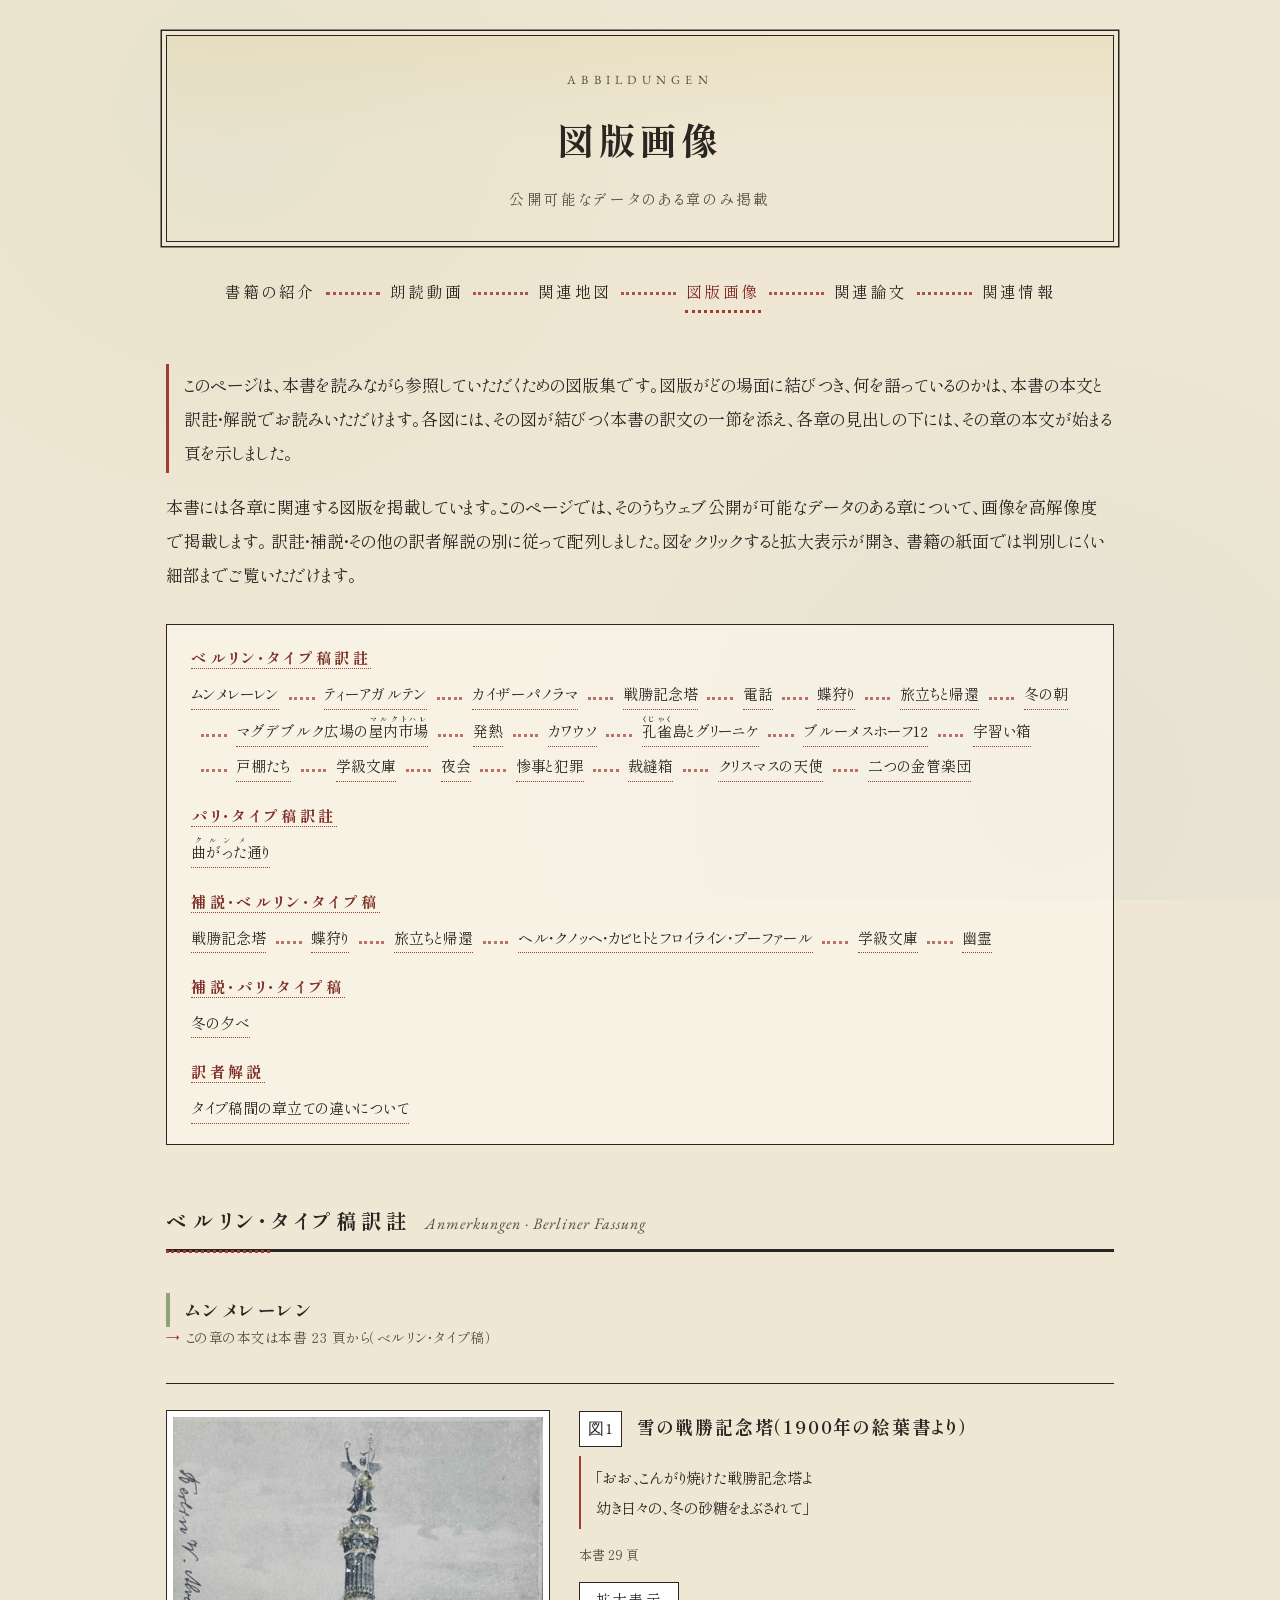
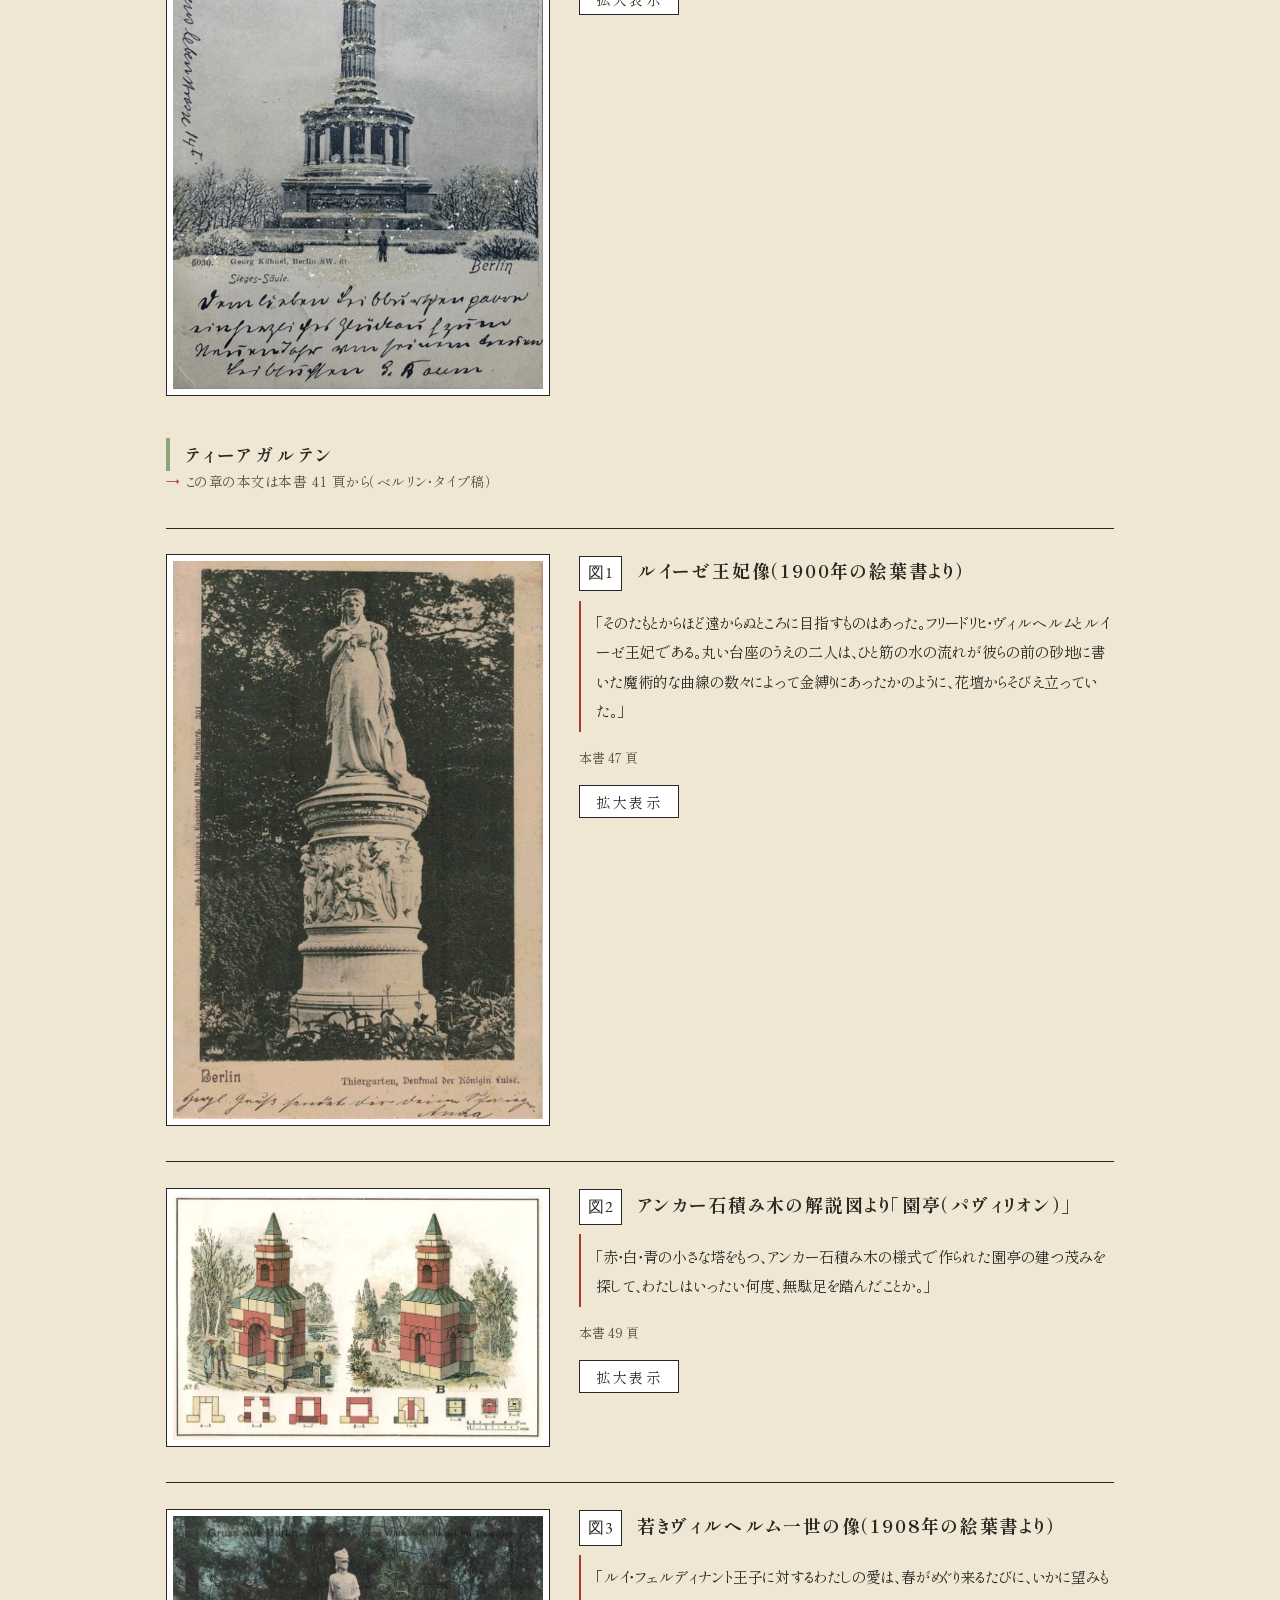
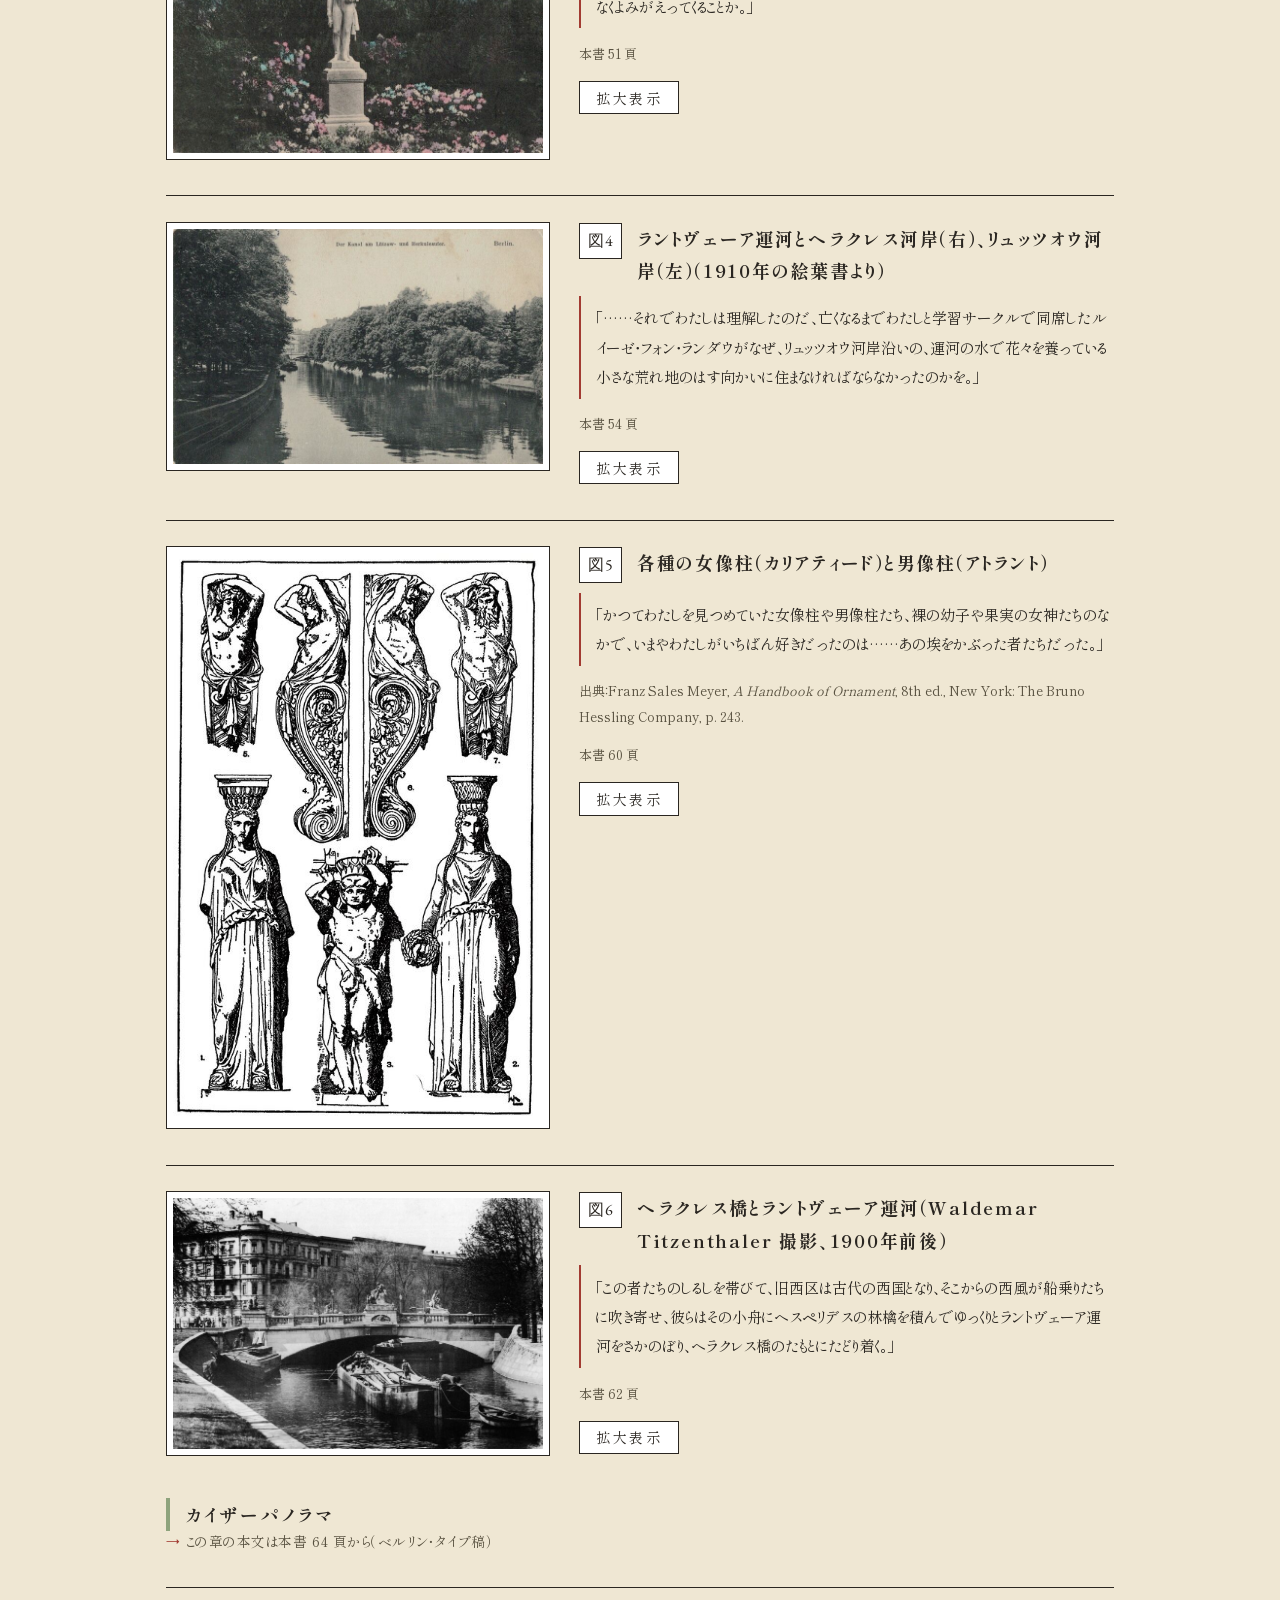
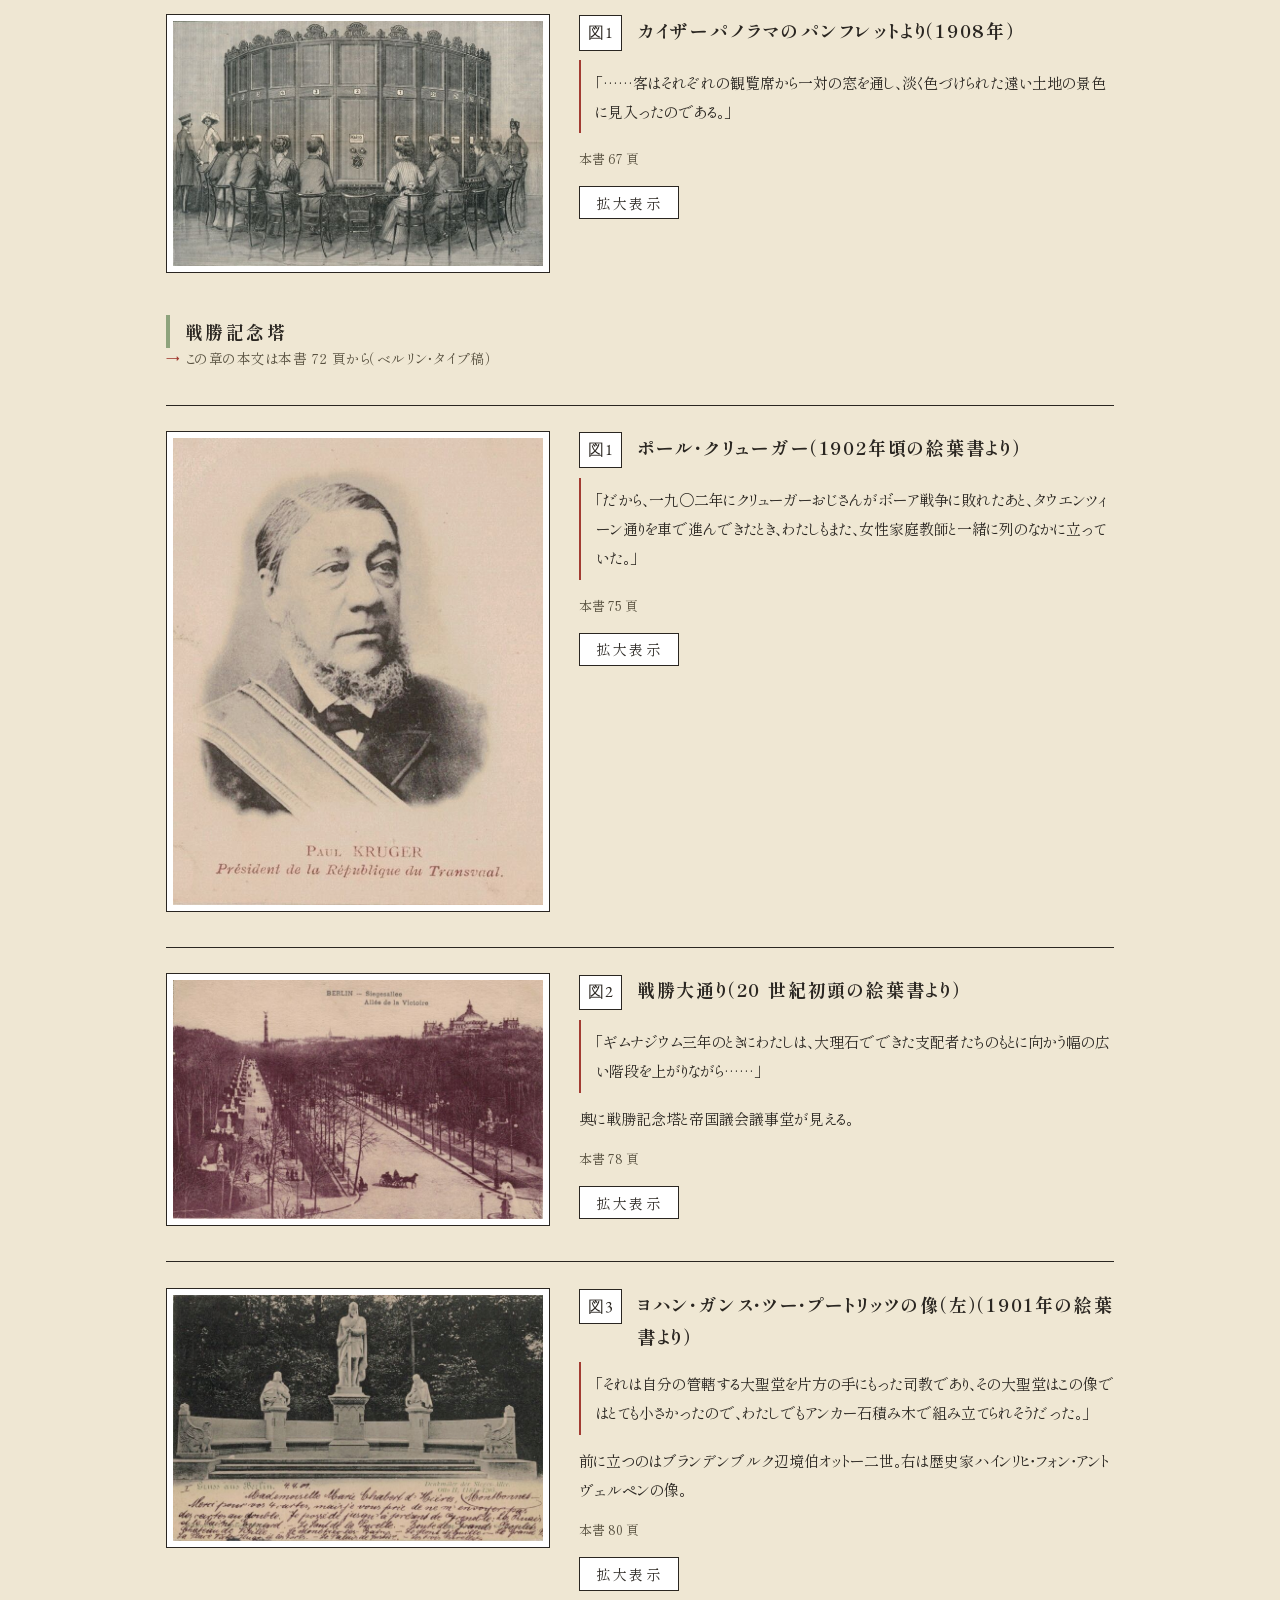
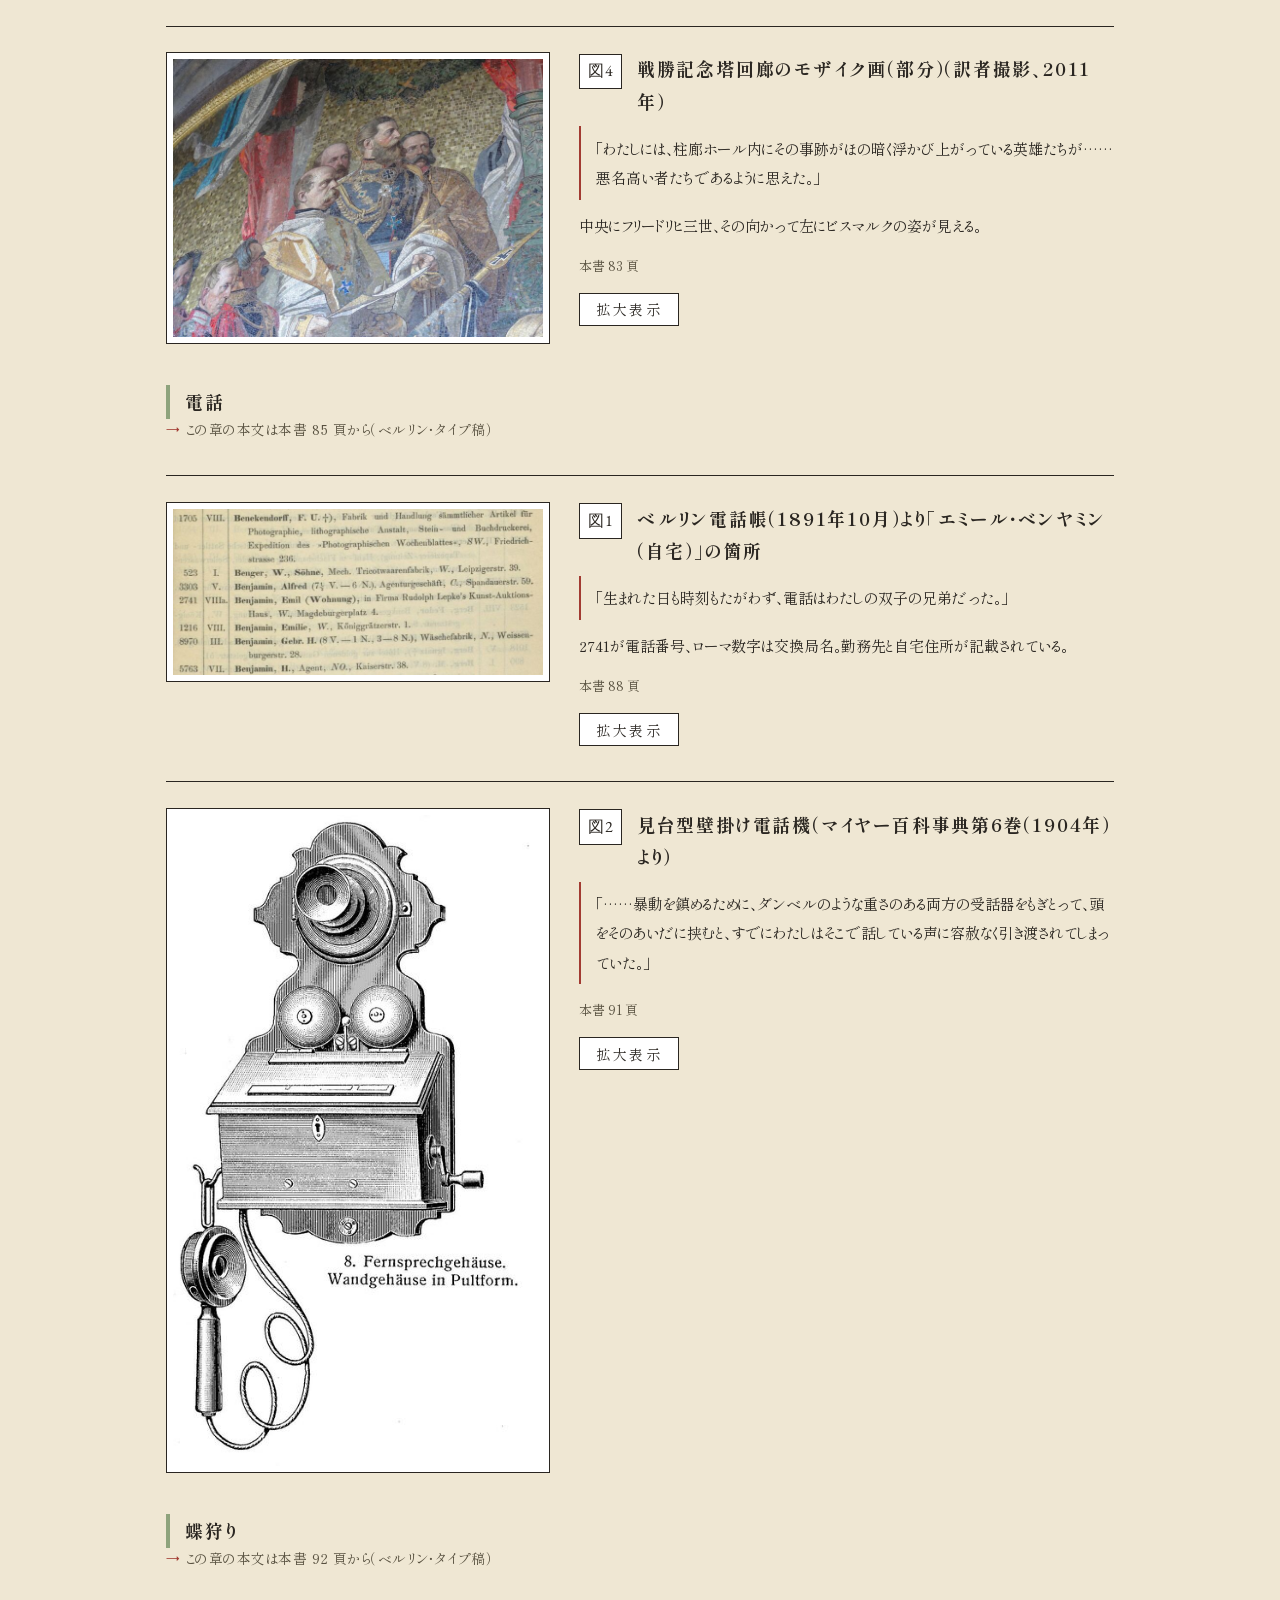
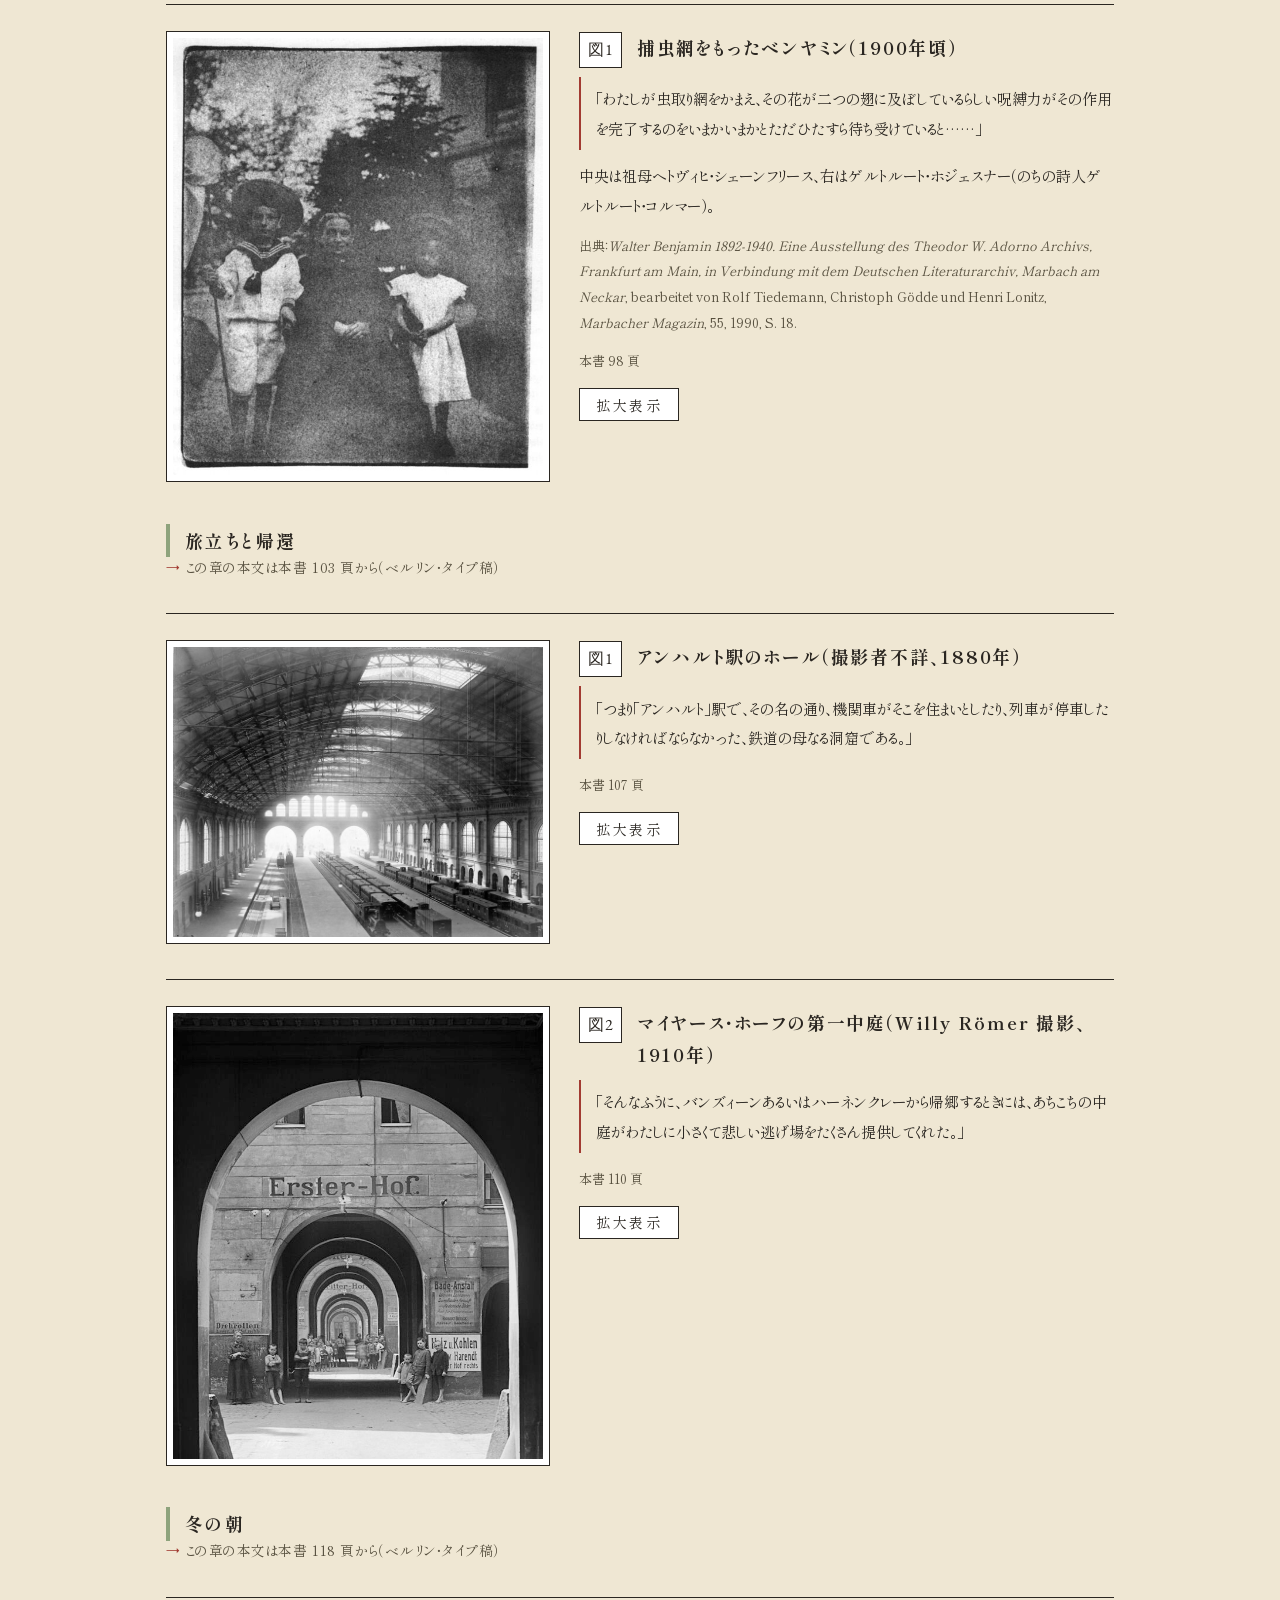
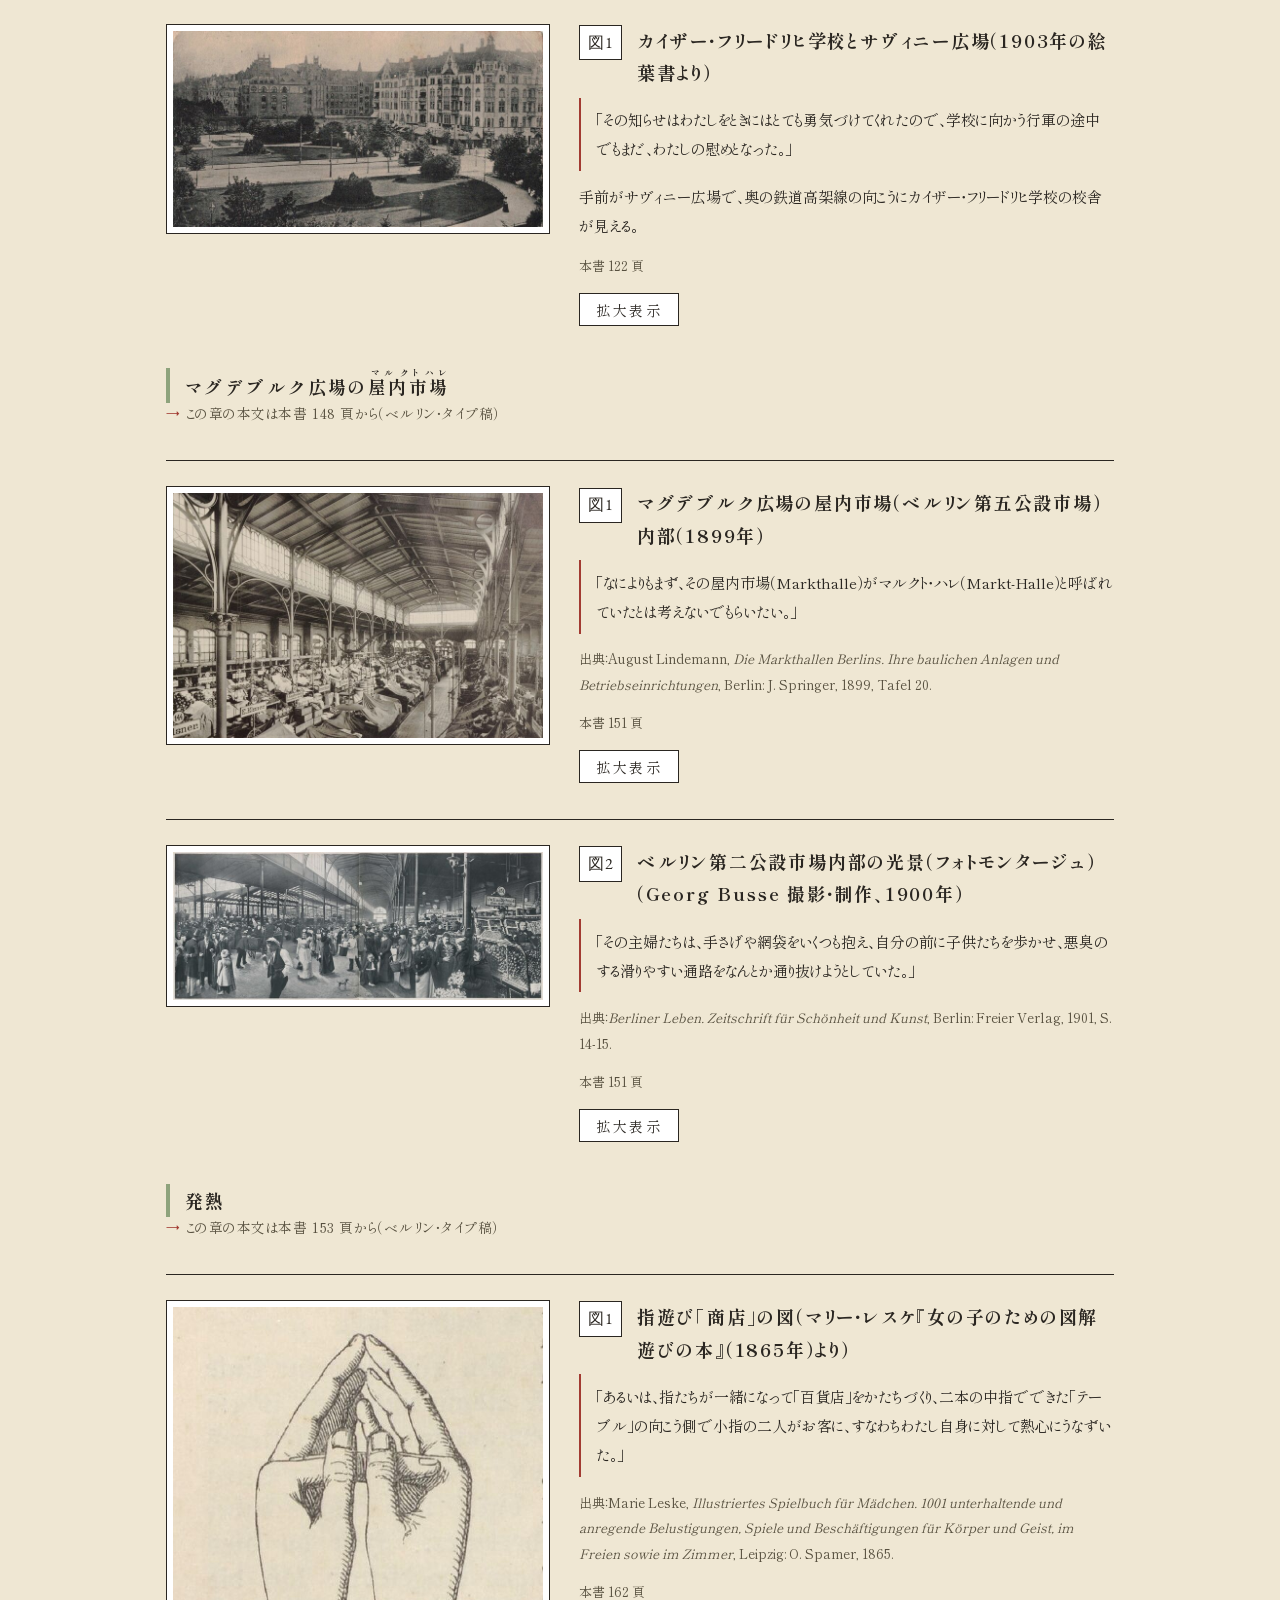
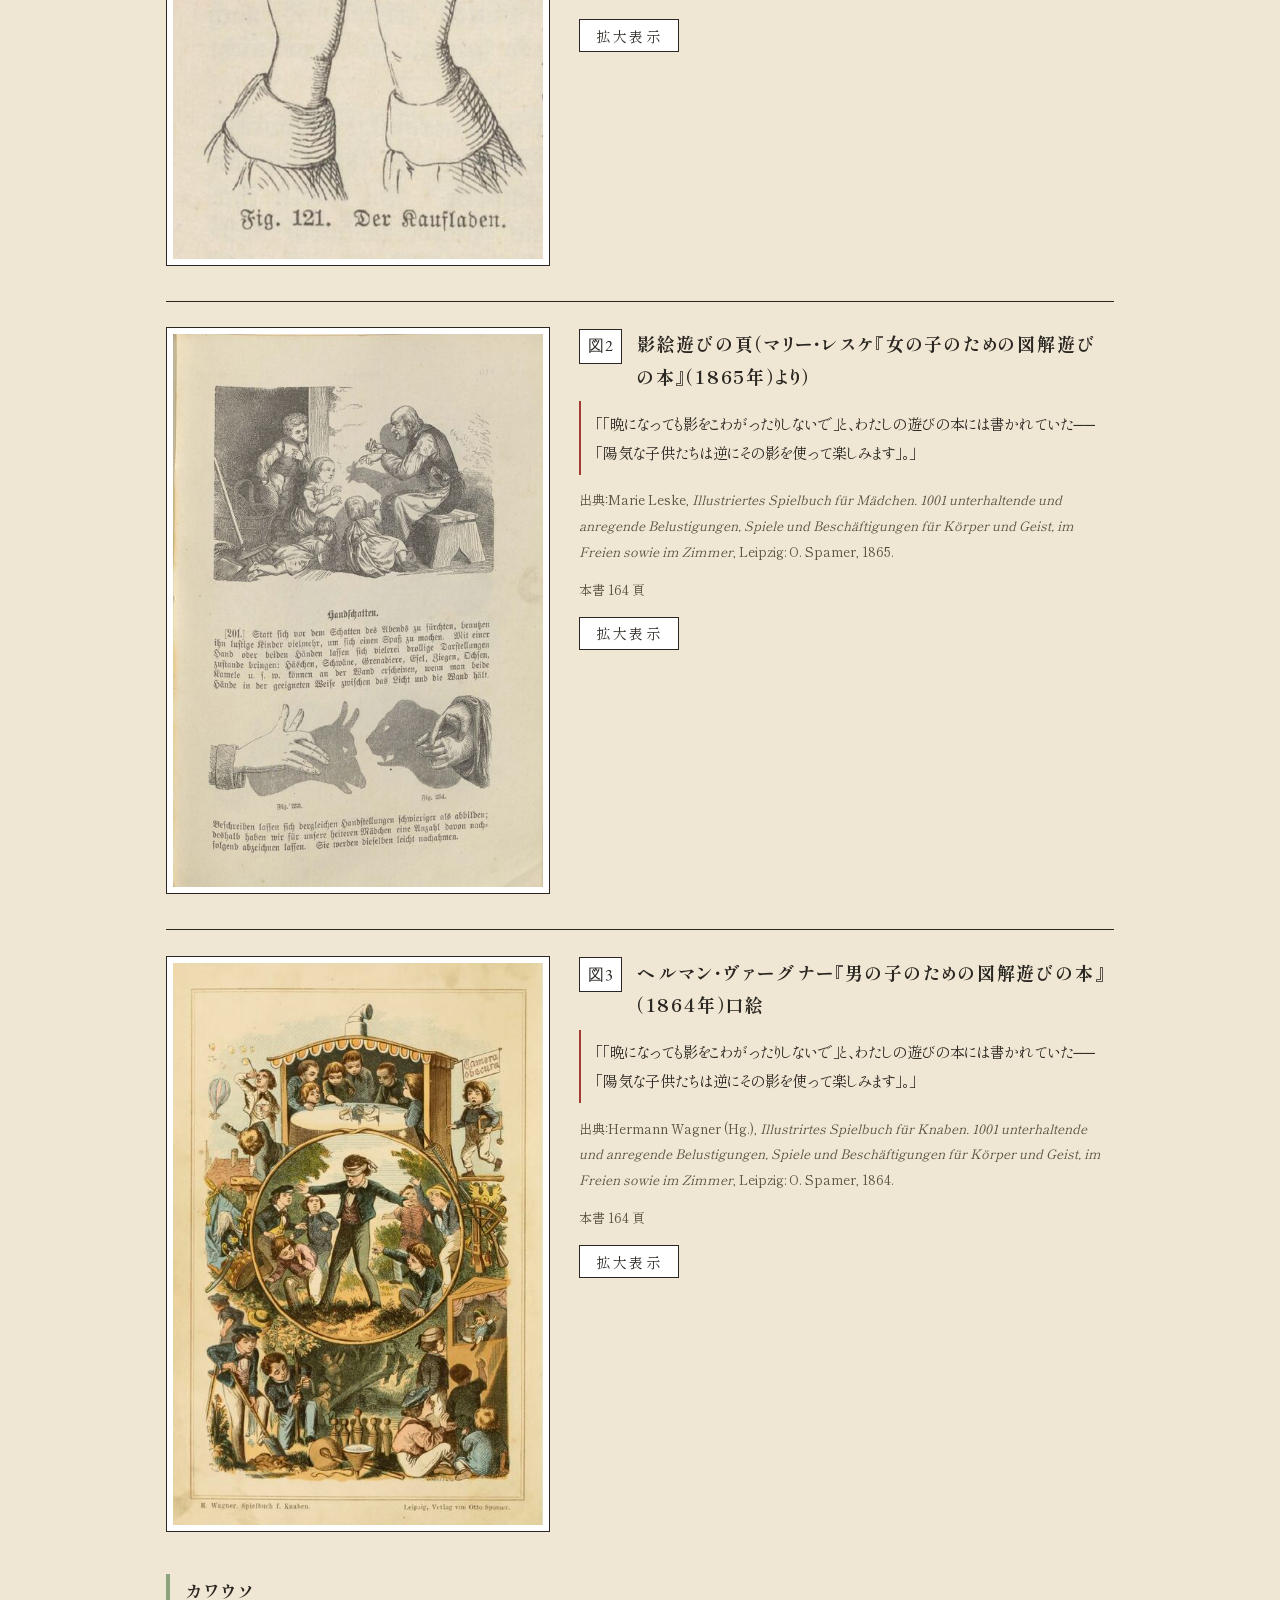
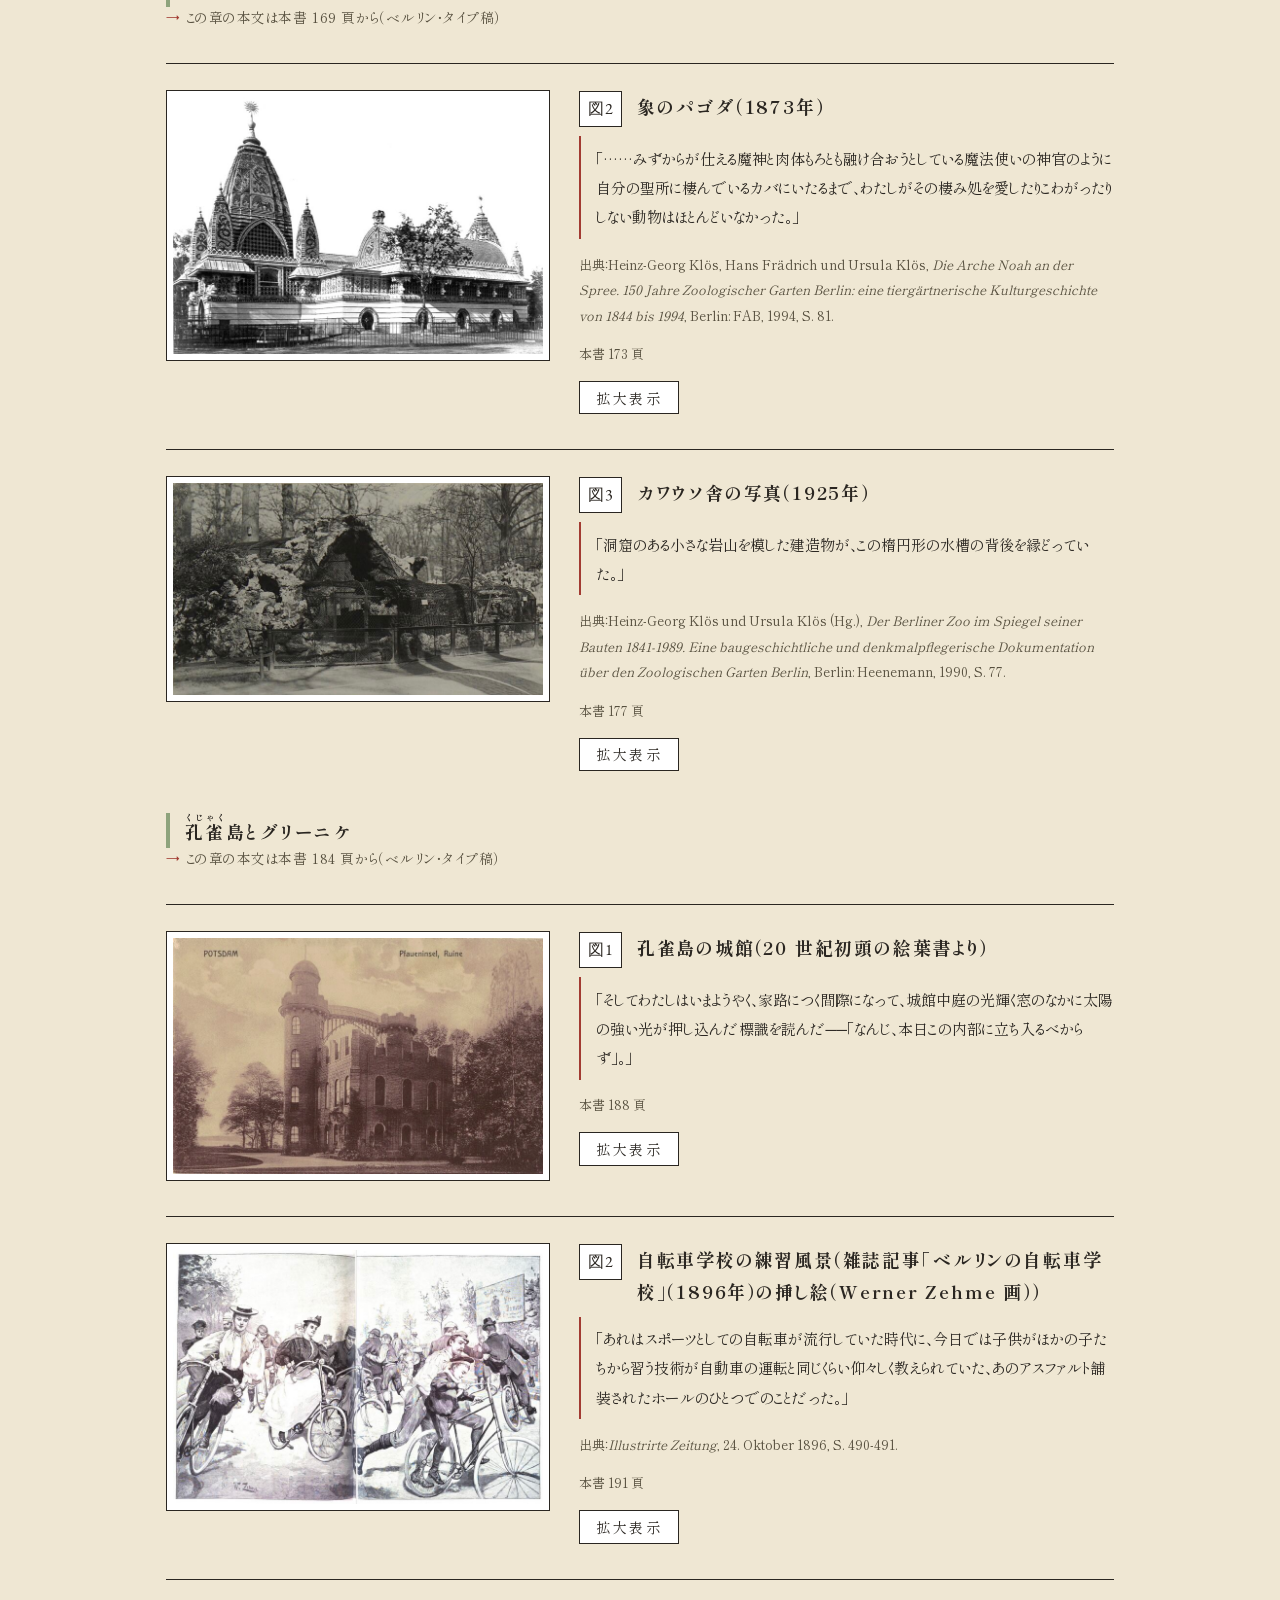
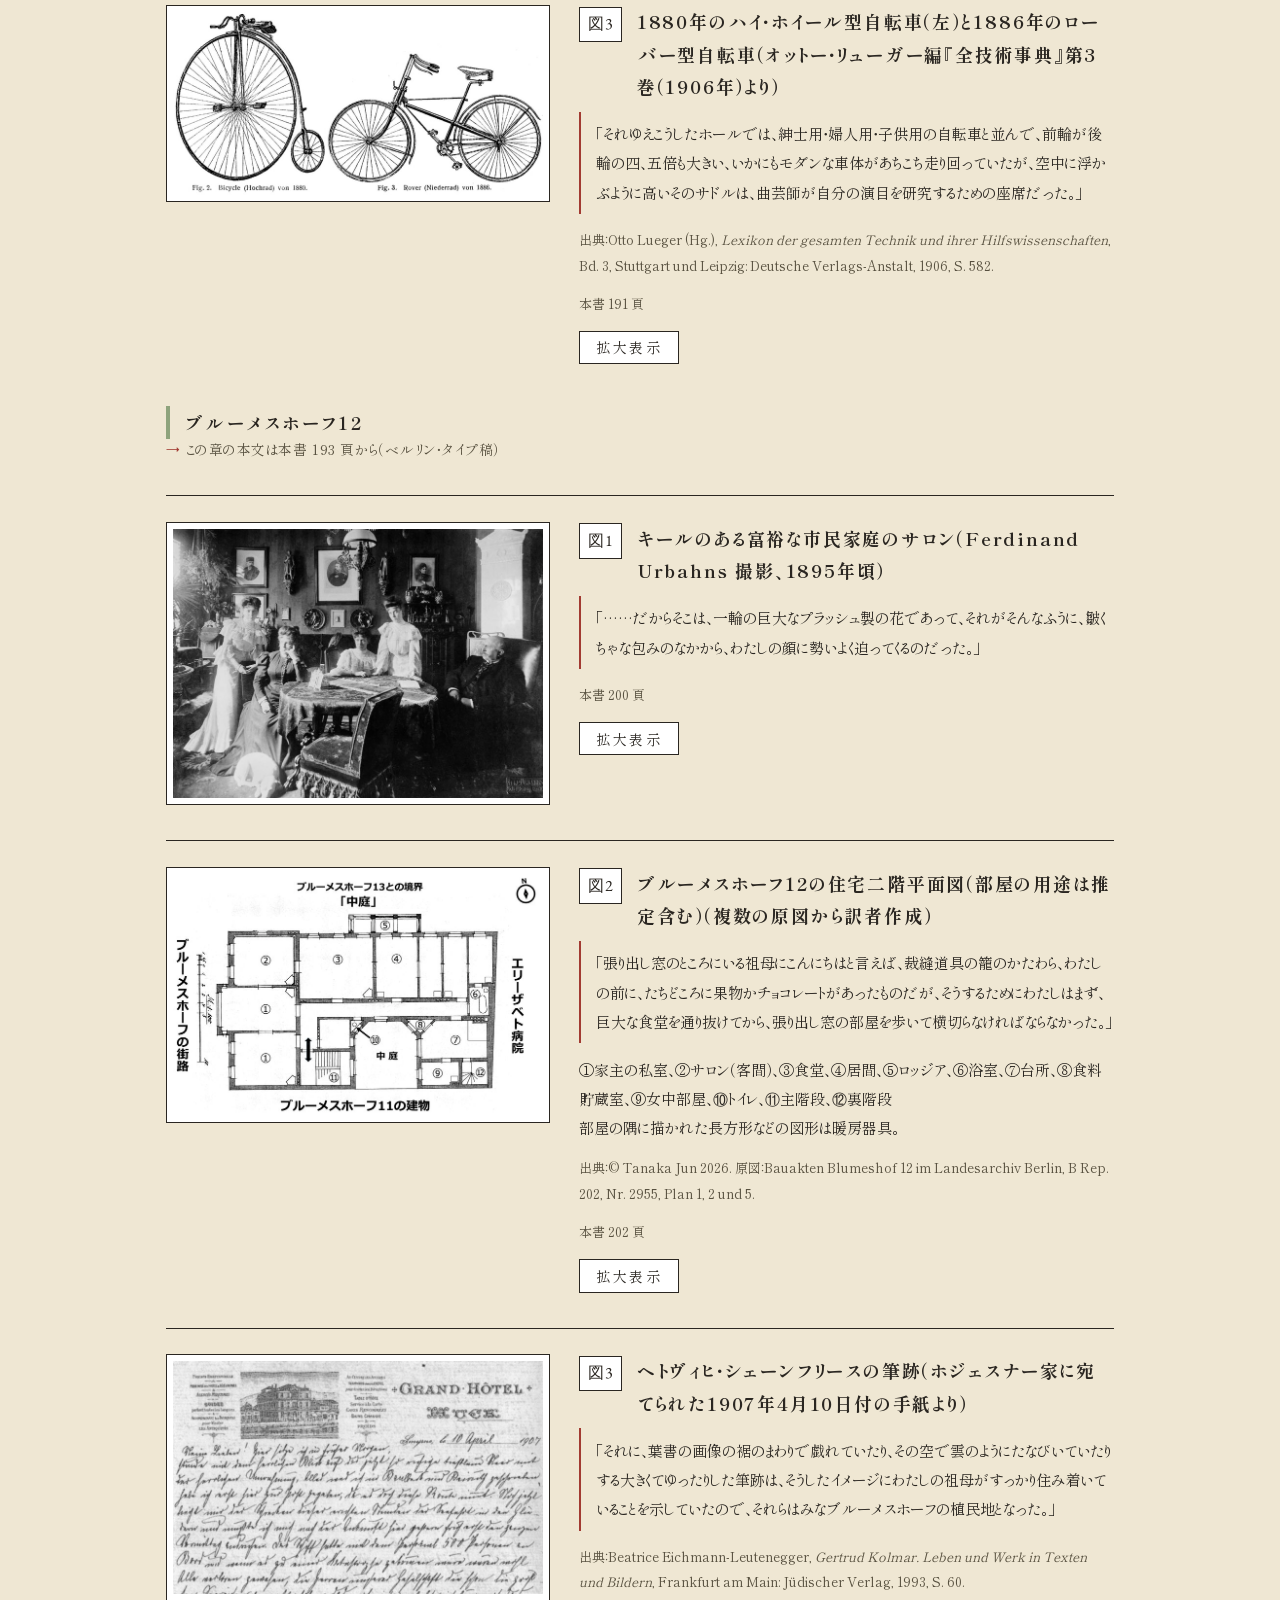
==== commit dbecd6fd: "Add files via upload" ====
--- a/figures.html
+++ b/figures.html
@@ -8,7 +8,7 @@
 <link rel="preconnect" href="https://fonts.googleapis.com">
 <link rel="preconnect" href="https://fonts.gstatic.com" crossorigin>
 <link href="https://fonts.googleapis.com/css2?family=Shippori+Mincho:wght@400;500;700&amp;family=EB+Garamond:ital@0;1&amp;display=swap" rel="stylesheet">
-<link rel="stylesheet" href="assets/style.css?v=hinweis1">
+<link rel="stylesheet" href="assets/style.css?v=zitat1">
 </head>
 <body>
 
@@ -31,7 +31,7 @@
   </ol>
 </nav>
 
-<main class="frame"><p class="seitenrolle">このページは、本書を読みながら参照していただくための図版集です。図版がどの場面に結びつき、何を語っているのかは、本書の本文と訳註・解説でお読みいただけます。各章の見出しの下に、その章の本文が始まる頁を示しました。</p><p>本書には各章に関連する図版を掲載しています。このページでは、そのうちウェブ公開が可能なデータのある章について、画像を高解像度で掲載します。 訳註・補説・その他の訳者解説の別に従って配列しました。図をクリックすると拡大表示が開き、 書籍の紙面では判別しにくい細部までご覧いただけます。</p>
+<main class="frame"><p class="seitenrolle">このページは、本書を読みながら参照していただくための図版集です。図版がどの場面に結びつき、何を語っているのかは、本書の本文と訳註・解説でお読みいただけます。各図には、その図が結びつく本書の訳文の一節を添え、各章の見出しの下には、その章の本文が始まる頁を示しました。</p><p>本書には各章に関連する図版を掲載しています。このページでは、そのうちウェブ公開が可能なデータのある章について、画像を高解像度で掲載します。 訳註・補説・その他の訳者解説の別に従って配列しました。図をクリックすると拡大表示が開き、 書籍の紙面では判別しにくい細部までご覧いただけます。</p>
   
 <nav class="fig-inhalt" aria-label="章の一覧"><h3><a href="#teil-1">ベルリン・タイプ稿訳註</a></h3>
 <ul>
@@ -83,6 +83,7 @@
 <div class="kartenkopf">
 <span class="marke">図1</span><h3>雪の戦勝記念塔（1900年の絵葉書より）</h3>
 </div>
+<blockquote class="zitat"><p>おお、こんがり焼けた戦勝記念塔よ<br>幼き日々の、冬の砂糖をまぶされて</p></blockquote>
 <p class="quelle">本書 29 頁</p>
 <button class="lupe js-lupe" type="button" data-src="figures/B00-01-雪の戦勝記念塔.jpeg" data-titel="図1　雪の戦勝記念塔（1900年の絵葉書より）">拡大表示</button>
 </div></article></div>
@@ -95,6 +96,7 @@
 <div class="kartenkopf">
 <span class="marke">図1</span><h3>ルイーゼ王妃像（1900年の絵葉書より）</h3>
 </div>
+<blockquote class="zitat"><p>そのたもとからほど遠からぬところに目指すものはあった。フリードリヒ・ヴィルヘルムとルイーゼ王妃である。丸い台座のうえの二人は、ひと筋の水の流れが彼らの前の砂地に書いた魔術的な曲線の数々によって金縛りにあったかのように、花壇からそびえ立っていた。</p></blockquote>
 <p class="quelle">本書 47 頁</p>
 <button class="lupe js-lupe" type="button" data-src="figures/B02-01-Luise1900.jpg" data-titel="図1　ルイーゼ王妃像（1900年の絵葉書より）">拡大表示</button>
 </div></article><article class="karte">
@@ -103,6 +105,7 @@
 <div class="kartenkopf">
 <span class="marke">図2</span><h3>アンカー石積み木の解説図より「園亭（パヴィリオン）」</h3>
 </div>
+<blockquote class="zitat"><p>赤・白・青の小さな塔をもつ、アンカー石積み木の様式で作られた園亭の建つ茂みを探して、わたしはいったい何度、無駄足を踏んだことか。</p></blockquote>
 <p class="quelle">本書 49 頁</p>
 <button class="lupe js-lupe" type="button" data-src="figures/B02-02-Anker.jpg" data-titel="図2　アンカー石積み木の解説図より「園亭（パヴィリオン）」">拡大表示</button>
 </div></article><article class="karte">
@@ -111,6 +114,7 @@
 <div class="kartenkopf">
 <span class="marke">図3</span><h3>若きヴィルヘルム一世の像（1908年の絵葉書より）</h3>
 </div>
+<blockquote class="zitat"><p>ルイ・フェルディナント王子に対するわたしの愛は、春がめぐり来るたびに、いかに望みもなくよみがえってくることか。</p></blockquote>
 <p class="quelle">本書 51 頁</p>
 <button class="lupe js-lupe" type="button" data-src="figures/B02-03-Wilhelm1908.jpg" data-titel="図3　若きヴィルヘルム一世の像（1908年の絵葉書より）">拡大表示</button>
 </div></article><article class="karte">
@@ -119,6 +123,7 @@
 <div class="kartenkopf">
 <span class="marke">図4</span><h3>ラントヴェーア運河とヘラクレス河岸（右）、リュッツオウ河岸（左）（1910年の絵葉書より）</h3>
 </div>
+<blockquote class="zitat"><p>……それでわたしは理解したのだ、亡くなるまでわたしと学習サークルで同席したルイーゼ・フォン・ランダウがなぜ、リュッツオウ河岸沿いの、運河の水で花々を養っている小さな荒れ地のはす向かいに住まなければならなかったのかを。</p></blockquote>
 <p class="quelle">本書 54 頁</p>
 <button class="lupe js-lupe" type="button" data-src="figures/B02-04-Ufers.jpg" data-titel="図4　ラントヴェーア運河とヘラクレス河岸（右）、リュッツオウ河岸（左）（1910年の絵葉書より）">拡大表示</button>
 </div></article><article class="karte">
@@ -127,6 +132,7 @@
 <div class="kartenkopf">
 <span class="marke">図5</span><h3>各種の女像柱（カリアティード）と男像柱（アトラント）</h3>
 </div>
+<blockquote class="zitat"><p>かつてわたしを見つめていた女像柱や男像柱たち、裸の幼子や果実の女神たちのなかで、いまやわたしがいちばん好きだったのは……あの埃をかぶった者たちだった。</p></blockquote>
 <p class="quelle">出典：Franz Sales Meyer, <cite>A Handbook of Ornament</cite>, 8th ed., New York: The Bruno Hessling Company, p. 243.</p>
 <p class="quelle">本書 60 頁</p>
 <button class="lupe js-lupe" type="button" data-src="figures/B02-05-Karyatiden-Atlanten.jpg" data-titel="図5　各種の女像柱（カリアティード）と男像柱（アトラント）">拡大表示</button>
@@ -136,6 +142,7 @@
 <div class="kartenkopf">
 <span class="marke">図6</span><h3>ヘラクレス橋とラントヴェーア運河（Waldemar Titzenthaler 撮影、1900年前後）</h3>
 </div>
+<blockquote class="zitat"><p>この者たちのしるしを帯びて、旧西区は古代の西国となり、そこからの西風が船乗りたちに吹き寄せ、彼らはその小舟にヘスペリデスの林檎を積んでゆっくりとラントヴェーア運河をさかのぼり、ヘラクレス橋のたもとにたどり着く。</p></blockquote>
 <p class="quelle">本書 62 頁</p>
 <button class="lupe js-lupe" type="button" data-src="figures/B02-06-Herkulesbruecke,_Berlin_1900.jpg" data-titel="図6　ヘラクレス橋とラントヴェーア運河（Waldemar Titzenthaler 撮影、1900年前後）">拡大表示</button>
 </div></article>
@@ -148,6 +155,7 @@
 <div class="kartenkopf">
 <span class="marke">図1</span><h3>カイザーパノラマのパンフレットより（1908年）</h3>
 </div>
+<blockquote class="zitat"><p>……客はそれぞれの観覧席から一対の窓を通し、淡く色づけられた遠い土地の景色に見入ったのである。</p></blockquote>
 <p class="quelle">本書 67 頁</p>
 <button class="lupe js-lupe" type="button" data-src="figures/B03-KaiserPanorama.jpg" data-titel="図1　カイザーパノラマのパンフレットより（1908年）">拡大表示</button>
 </div></article></div>
@@ -160,6 +168,7 @@
 <div class="kartenkopf">
 <span class="marke">図1</span><h3>ポール・クリューガー（1902年頃の絵葉書より）</h3>
 </div>
+<blockquote class="zitat"><p>だから、一九〇二年にクリューガーおじさんがボーア戦争に敗れたあと、タウエンツィーン通りを車で進んできたとき、わたしもまた、女性家庭教師と一緒に列のなかに立っていた。</p></blockquote>
 <p class="quelle">本書 75 頁</p>
 <button class="lupe js-lupe" type="button" data-src="figures/B04-01-ポールクリューガー.jpg" data-titel="図1　ポール・クリューガー（1902年頃の絵葉書より）">拡大表示</button>
 </div></article><article class="karte">
@@ -168,6 +177,7 @@
 <div class="kartenkopf">
 <span class="marke">図2</span><h3>戦勝大通り（20 世紀初頭の絵葉書より）</h3>
 </div>
+<blockquote class="zitat"><p>ギムナジウム三年のときにわたしは、大理石でできた支配者たちのもとに向かう幅の広い階段を上がりながら……</p></blockquote>
 <p>奥に戦勝記念塔と帝国議会議事堂が見える。</p>
 <p class="quelle">本書 78 頁</p>
 <button class="lupe js-lupe" type="button" data-src="figures/B04-02-戦勝大通り.jpg" data-titel="図2　戦勝大通り（20 世紀初頭の絵葉書より）">拡大表示</button>
@@ -177,6 +187,7 @@
 <div class="kartenkopf">
 <span class="marke">図3</span><h3>ヨハン・ガンス・ツー・プートリッツの像（左）（1901年の絵葉書より）</h3>
 </div>
+<blockquote class="zitat"><p>それは自分の管轄する大聖堂を片方の手にもった司教であり、その大聖堂はこの像ではとても小さかったので、わたしでもアンカー石積み木で組み立てられそうだった。</p></blockquote>
 <p>前に立つのはブランデンブルク辺境伯オットー二世。右は歴史家ハインリヒ・フォン・アントヴェルペンの像。</p>
 <p class="quelle">本書 80 頁</p>
 <button class="lupe js-lupe" type="button" data-src="figures/B04-03-彫像.jpg" data-titel="図3　ヨハン・ガンス・ツー・プートリッツの像（左）（1901年の絵葉書より）">拡大表示</button>
@@ -186,6 +197,7 @@
 <div class="kartenkopf">
 <span class="marke">図4</span><h3>戦勝記念塔回廊のモザイク画（部分）（訳者撮影、2011年）</h3>
 </div>
+<blockquote class="zitat"><p>わたしには、柱廊ホール内にその事跡がほの暗く浮かび上がっている英雄たちが……悪名高い者たちであるように思えた。</p></blockquote>
 <p>中央にフリードリヒ三世、その向かって左にビスマルクの姿が見える。</p>
 <p class="quelle">本書 83 頁</p>
 <button class="lupe js-lupe" type="button" data-src="figures/B04-04-mosaik.jpeg" data-titel="図4　戦勝記念塔回廊のモザイク画（部分）（訳者撮影、2011年）">拡大表示</button>
@@ -200,6 +212,7 @@
 <div class="kartenkopf">
 <span class="marke">図1</span><h3>ベルリン電話帳（1891年10月）より「エミール・ベンヤミン（自宅）」の箇所</h3>
 </div>
+<blockquote class="zitat"><p>生まれた日も時刻もたがわず、電話はわたしの双子の兄弟だった。</p></blockquote>
 <p>2741が電話番号、ローマ数字は交換局名。勤務先と自宅住所が記載されている。</p>
 <p class="quelle">本書 88 頁</p>
 <button class="lupe js-lupe" type="button" data-src="figures/B05-01-EmilBenjamin1891.jpeg" data-titel="図1　ベルリン電話帳（1891年10月）より「エミール・ベンヤミン（自宅）」の箇所">拡大表示</button>
@@ -209,6 +222,7 @@
 <div class="kartenkopf">
 <span class="marke">図2</span><h3>見台型壁掛け電話機（マイヤー百科事典第6巻（1904年）より）</h3>
 </div>
+<blockquote class="zitat"><p>……暴動を鎮めるために、ダンベルのような重さのある両方の受話器をもぎとって、頭をそのあいだに挟むと、すでにわたしはそこで話している声に容赦なく引き渡されてしまっていた。</p></blockquote>
 <p class="quelle">本書 91 頁</p>
 <button class="lupe js-lupe" type="button" data-src="figures/B05-02-Meyers1906.jpg" data-titel="図2　見台型壁掛け電話機（マイヤー百科事典第6巻（1904年）より）">拡大表示</button>
 </div></article>
@@ -221,6 +235,7 @@
 <div class="kartenkopf">
 <span class="marke">図1</span><h3>捕虫網をもったベンヤミン（1900年頃）</h3>
 </div>
+<blockquote class="zitat"><p>わたしが虫取り網をかまえ、その花が二つの翅に及ぼしているらしい呪縛力がその作用を完了するのをいまかいまかとただひたすら待ち受けていると……</p></blockquote>
 <p>中央は祖母ヘトヴィヒ・シェーンフリース、右はゲルトルート・ホジェスナー（のちの詩人ゲルトルート・コルマー）。</p>
 <p class="quelle">出典：<cite>Walter Benjamin 1892-1940. Eine Ausstellung des Theodor W. Adorno Archivs, Frankfurt am Main, in Verbindung mit dem Deutschen Literaturarchiv, Marbach am Neckar</cite>, bearbeitet von Rolf Tiedemann, Christoph Gödde und Henri Lonitz, <cite>Marbacher Magazin</cite>, 55, 1990, S. 18.</p>
 <p class="quelle">本書 98 頁</p>
@@ -235,6 +250,7 @@
 <div class="kartenkopf">
 <span class="marke">図1</span><h3>アンハルト駅のホール（撮影者不詳、1880年）</h3>
 </div>
+<blockquote class="zitat"><p>つまり「アンハルト」駅で、その名の通り、機関車がそこを住まいとしたり、列車が停車したりしなければならなかった、鉄道の母なる洞窟である。</p></blockquote>
 <p class="quelle">本書 107 頁</p>
 <button class="lupe js-lupe" type="button" data-src="figures/B07-01-Anhalter_Bahnhof,_Gleishalle_nach1881.jpg" data-titel="図1　アンハルト駅のホール（撮影者不詳、1880年）">拡大表示</button>
 </div></article><article class="karte">
@@ -243,6 +259,7 @@
 <div class="kartenkopf">
 <span class="marke">図2</span><h3>マイヤース・ホーフの第一中庭（Willy Römer 撮影、1910年）</h3>
 </div>
+<blockquote class="zitat"><p>そんなふうに、バンズィーンあるいはハーネンクレーから帰郷するときには、あちこちの中庭がわたしに小さくて悲しい逃げ場をたくさん提供してくれた。</p></blockquote>
 <p class="quelle">本書 110 頁</p>
 <button class="lupe js-lupe" type="button" data-src="figures/B07-02-MeyersHof1910.jpeg" data-titel="図2　マイヤース・ホーフの第一中庭（Willy Römer 撮影、1910年）">拡大表示</button>
 </div></article>
@@ -255,6 +272,7 @@
 <div class="kartenkopf">
 <span class="marke">図1</span><h3>カイザー・フリードリヒ学校とサヴィニー広場（1903年の絵葉書より）</h3>
 </div>
+<blockquote class="zitat"><p>その知らせはわたしをときにはとても勇気づけてくれたので、学校に向かう行軍の途中でもまだ、わたしの慰めとなった。</p></blockquote>
 <p>手前がサヴィニー広場で、奥の鉄道高架線の向こうにカイザー・フリードリヒ学校の校舎が見える。</p>
 <p class="quelle">本書 122 頁</p>
 <button class="lupe js-lupe" type="button" data-src="figures/B09-01-カイザー・フリードリヒ学校.jpeg" data-titel="図1　カイザー・フリードリヒ学校とサヴィニー広場（1903年の絵葉書より）">拡大表示</button>
@@ -269,6 +287,7 @@
 <div class="kartenkopf">
 <span class="marke">図1</span><h3>マグデブルク広場の屋内市場（ベルリン第五公設市場）内部（1899年）</h3>
 </div>
+<blockquote class="zitat"><p>なによりもまず、その屋内市場（Markthalle）がマルクト・ハレ（Markt-Halle）と呼ばれていたとは考えないでもらいたい。</p></blockquote>
 <p class="quelle">出典：August Lindemann, <cite>Die Markthallen Berlins. Ihre baulichen Anlagen und Betriebseinrichtungen</cite>, Berlin: J. Springer, 1899, Tafel 20.</p>
 <p class="quelle">本書 151 頁</p>
 <button class="lupe js-lupe" type="button" data-src="figures/B12-01-屋内市場1899.jpeg" data-titel="図1　マグデブルク広場の屋内市場（ベルリン第五公設市場）内部（1899年）">拡大表示</button>
@@ -278,6 +297,7 @@
 <div class="kartenkopf">
 <span class="marke">図2</span><h3>ベルリン第二公設市場内部の光景（フォトモンタージュ）（Georg Busse 撮影・制作、1900年）</h3>
 </div>
+<blockquote class="zitat"><p>その主婦たちは、手さげや網袋をいくつも抱え、自分の前に子供たちを歩かせ、悪臭のする滑りやすい通路をなんとか通り抜けようとしていた。</p></blockquote>
 <p class="quelle">出典：<cite>Berliner Leben. Zeitschrift für Schönheit und Kunst</cite>, Berlin: Freier Verlag, 1901, S. 14-15.</p>
 <p class="quelle">本書 151 頁</p>
 <button class="lupe js-lupe" type="button" data-src="figures/B12-02-第二市場の光景モンタージュ1900.jpg" data-titel="図2　ベルリン第二公設市場内部の光景（フォトモンタージュ）（Georg Busse 撮影・制作、1900年）">拡大表示</button>
@@ -292,6 +312,7 @@
 <div class="kartenkopf">
 <span class="marke">図1</span><h3>指遊び「商店」の図（マリー・レスケ『女の子のための図解遊びの本』（1865年）より）</h3>
 </div>
+<blockquote class="zitat"><p>あるいは、指たちが一緒になって「百貨店」をかたちづくり、二本の中指でできた「テーブル」の向こう側で小指の二人がお客に、すなわちわたし自身に対して熱心にうなずいた。</p></blockquote>
 <p class="quelle">出典：Marie Leske, <cite>Illustriertes Spielbuch für Mädchen. 1001 unterhaltende und anregende Belustigungen, Spiele und Beschäftigungen für Körper und Geist, im Freien sowie im Zimmer</cite>, Leipzig: O. Spamer, 1865.</p>
 <p class="quelle">本書 162 頁</p>
 <button class="lupe js-lupe" type="button" data-src="figures/B13-01-指遊び.jpeg" data-titel="図1　指遊び「商店」の図（マリー・レスケ『女の子のための図解遊びの本』（1865年）より）">拡大表示</button>
@@ -301,6 +322,7 @@
 <div class="kartenkopf">
 <span class="marke">図2</span><h3>影絵遊びの頁（マリー・レスケ『女の子のための図解遊びの本』（1865年）より）</h3>
 </div>
+<blockquote class="zitat"><p>「晩になっても影をこわがったりしないで」と、わたしの遊びの本には書かれていた──「陽気な子供たちは逆にその影を使って楽しみます」。</p></blockquote>
 <p class="quelle">出典：Marie Leske, <cite>Illustriertes Spielbuch für Mädchen. 1001 unterhaltende und anregende Belustigungen, Spiele und Beschäftigungen für Körper und Geist, im Freien sowie im Zimmer</cite>, Leipzig: O. Spamer, 1865.</p>
 <p class="quelle">本書 164 頁</p>
 <button class="lupe js-lupe" type="button" data-src="figures/B13-02-影絵遊び.jpg" data-titel="図2　影絵遊びの頁（マリー・レスケ『女の子のための図解遊びの本』（1865年）より）">拡大表示</button>
@@ -310,6 +332,7 @@
 <div class="kartenkopf">
 <span class="marke">図3</span><h3>ヘルマン・ヴァーグナー『男の子のための図解遊びの本』（1864年）口絵</h3>
 </div>
+<blockquote class="zitat"><p>「晩になっても影をこわがったりしないで」と、わたしの遊びの本には書かれていた──「陽気な子供たちは逆にその影を使って楽しみます」。</p></blockquote>
 <p class="quelle">出典：Hermann Wagner (Hg.), <cite>Illustrirtes Spielbuch für Knaben. 1001 unterhaltende und anregende Belustigungen, Spiele und Beschäftigungen für Körper und Geist, im Freien sowie im Zimmer</cite>, Leipzig: O. Spamer, 1864.</p>
 <p class="quelle">本書 164 頁</p>
 <button class="lupe js-lupe" type="button" data-src="figures/B13-03-Wagner男の子の遊びの本口絵.jpeg" data-titel="図3　ヘルマン・ヴァーグナー『男の子のための図解遊びの本』（1864年）口絵">拡大表示</button>
@@ -324,6 +347,7 @@
 <div class="kartenkopf">
 <span class="marke">図2</span><h3>象のパゴダ（1873年）</h3>
 </div>
+<blockquote class="zitat"><p>……みずからが仕える魔神と肉体もろとも融け合おうとしている魔法使いの神官のように自分の聖所に棲んでいるカバにいたるまで、わたしがその棲み処を愛したりこわがったりしない動物はほとんどいなかった。</p></blockquote>
 <p class="quelle">出典：Heinz-Georg Klös, Hans Frädrich und Ursula Klös, <cite>Die Arche Noah an der Spree. 150 Jahre Zoologischer Garten Berlin: eine tiergärtnerische Kulturgeschichte von 1844 bis 1994</cite>, Berlin: FAB, 1994, S. 81.</p>
 <p class="quelle">本書 173 頁</p>
 <button class="lupe js-lupe" type="button" data-src="figures/B15-01-象のパゴダ.jpg" data-titel="図2　象のパゴダ（1873年）">拡大表示</button>
@@ -333,6 +357,7 @@
 <div class="kartenkopf">
 <span class="marke">図3</span><h3>カワウソ舎の写真（1925年）</h3>
 </div>
+<blockquote class="zitat"><p>洞窟のある小さな岩山を模した建造物が、この楕円形の水槽の背後を縁どっていた。</p></blockquote>
 <p class="quelle">出典：Heinz-Georg Klös und Ursula Klös (Hg.), <cite>Der Berliner Zoo im Spiegel seiner Bauten 1841-1989. Eine baugeschichtliche und denkmalpflegerische Dokumentation über den Zoologischen Garten Berlin</cite>, Berlin: Heenemann, 1990, S. 77.</p>
 <p class="quelle">本書 177 頁</p>
 <button class="lupe js-lupe" type="button" data-src="figures/B15-02-カワウソ舎1925年前後.jpg" data-titel="図3　カワウソ舎の写真（1925年）">拡大表示</button>
@@ -348,6 +373,7 @@
 <div class="kartenkopf">
 <span class="marke">図1</span><h3>孔雀島の城館（20 世紀初頭の絵葉書より）</h3>
 </div>
+<blockquote class="zitat"><p>そしてわたしはいまようやく、家路につく間際になって、城館中庭の光輝く窓のなかに太陽の強い光が押し込んだ標識を読んだ──「なんじ、本日この内部に立ち入るべからず」。</p></blockquote>
 <p class="quelle">本書 188 頁</p>
 <button class="lupe js-lupe" type="button" data-src="figures/B17-01-孔雀島城館.jpg" data-titel="図1　孔雀島の城館（20 世紀初頭の絵葉書より）">拡大表示</button>
 </div></article><article class="karte">
@@ -356,6 +382,7 @@
 <div class="kartenkopf">
 <span class="marke">図2</span><h3>自転車学校の練習風景（雑誌記事「ベルリンの自転車学校」（1896年）の挿し絵（Werner Zehme 画））</h3>
 </div>
+<blockquote class="zitat"><p>あれはスポーツとしての自転車が流行していた時代に、今日では子供がほかの子たちから習う技術が自動車の運転と同じくらい仰々しく教えられていた、あのアスファルト舗装されたホールのひとつでのことだった。</p></blockquote>
 <p class="quelle">出典：<cite>Illustrirte Zeitung</cite>, 24. Oktober 1896, S. 490-491.</p>
 <p class="quelle">本書 191 頁</p>
 <button class="lupe js-lupe" type="button" data-src="figures/B17-02-自転車学校の練習風景1896.jpg" data-titel="図2　自転車学校の練習風景（雑誌記事「ベルリンの自転車学校」（1896年）の挿し絵（Werner Zehme 画））">拡大表示</button>
@@ -365,6 +392,7 @@
 <div class="kartenkopf">
 <span class="marke">図3</span><h3>1880年のハイ・ホイール型自転車（左）と1886年のローバー型自転車（オットー・リューガー編『全技術事典』第3巻（1906年）より）</h3>
 </div>
+<blockquote class="zitat"><p>それゆえこうしたホールでは、紳士用・婦人用・子供用の自転車と並んで、前輪が後輪の四、五倍も大きい、いかにもモダンな車体があちこち走り回っていたが、空中に浮かぶように高いそのサドルは、曲芸師が自分の演目を研究するための座席だった。</p></blockquote>
 <p class="quelle">出典：Otto Lueger (Hg.), <cite>Lexikon der gesamten Technik und ihrer Hilfswissenschaften</cite>, Bd. 3, Stuttgart und Leipzig: Deutsche Verlags-Anstalt, 1906, S. 582.</p>
 <p class="quelle">本書 191 頁</p>
 <button class="lupe js-lupe" type="button" data-src="figures/B17-03-自転車1880_1886.jpg" data-titel="図3　1880年のハイ・ホイール型自転車（左）と1886年のローバー型自転車（オットー・リューガー編『全技術事典』第3巻（1906年）より）">拡大表示</button>
@@ -379,6 +407,7 @@
 <div class="kartenkopf">
 <span class="marke">図1</span><h3>キールのある富裕な市民家庭のサロン（Ferdinand Urbahns 撮影、1895年頃）</h3>
 </div>
+<blockquote class="zitat"><p>……だからそこは、一輪の巨大なプラッシュ製の花であって、それがそんなふうに、皺くちゃな包みのなかから、わたしの顔に勢いよく迫ってくるのだった。</p></blockquote>
 <p class="quelle">本書 200 頁</p>
 <button class="lupe js-lupe" type="button" data-src="figures/B18-01-Blick_in_einen_großbuergerlichen_Salon_(Kiel_45.119).jpeg" data-titel="図1　キールのある富裕な市民家庭のサロン（Ferdinand Urbahns 撮影、1895年頃）">拡大表示</button>
 </div></article><article class="karte">
@@ -387,6 +416,7 @@
 <div class="kartenkopf">
 <span class="marke">図2</span><h3>ブルーメスホーフ12の住宅二階平面図（部屋の用途は推定含む）（複数の原図から訳者作成）</h3>
 </div>
+<blockquote class="zitat"><p>張り出し窓のところにいる祖母にこんにちはと言えば、裁縫道具の籠のかたわら、わたしの前に、たちどころに果物かチョコレートがあったものだが、そうするためにわたしはまず、巨大な食堂を通り抜けてから、張り出し窓の部屋を歩いて横切らなければならなかった。</p></blockquote>
 <p>①家主の私室、②サロン（客間）、③食堂、④居間、⑤ロッジア、⑥浴室、⑦台所、⑧食料貯蔵室、⑨女中部屋、⑩トイレ、⑪主階段、⑫裏階段<br>部屋の隅に描かれた長方形などの図形は暖房器具。</p>
 <p class="quelle">出典：© Tanaka Jun 2026. 原図：Bauakten Blumeshof 12 im Landesarchiv Berlin, B Rep. 202, Nr. 2955, Plan 1, 2 und 5.</p>
 <p class="quelle">本書 202 頁</p>
@@ -397,6 +427,7 @@
 <div class="kartenkopf">
 <span class="marke">図3</span><h3>ヘトヴィヒ・シェーンフリースの筆跡（ホジェスナー家に宛てられた1907年4月10日付の手紙より）</h3>
 </div>
+<blockquote class="zitat"><p>それに、葉書の画像の裾のまわりで戯れていたり、その空で雲のようにたなびいていたりする大きくてゆったりした筆跡は、そうしたイメージにわたしの祖母がすっかり住み着いていることを示していたので、それらはみなブルーメスホーフの植民地となった。</p></blockquote>
 <p class="quelle">出典：Beatrice Eichmann-Leutenegger, <cite>Gertrud Kolmar. Leben und Werk in Texten und Bildern</cite>, Frankfurt am Main: Jüdischer Verlag, 1993, S. 60.</p>
 <p class="quelle">本書 204 頁</p>
 <button class="lupe js-lupe" type="button" data-src="figures/B18-03-祖母の筆跡.jpeg" data-titel="図3　ヘトヴィヒ・シェーンフリースの筆跡（ホジェスナー家に宛てられた1907年4月10日付の手紙より）">拡大表示</button>
@@ -410,6 +441,7 @@
 <div class="kartenkopf">
 <span class="marke">図1</span><h3>「ダンツィヒ字習い箱」（教材カタログ（1914年）より）</h3>
 </div>
+<blockquote class="zitat"><p>その箱のなかには、ごく小さな板に一字ずつ、ドイツ字体で記された文字が入っていて、その字体の文字は印刷された姿よりももっと若々しく、また、ずっと少女めいて見えた。</p></blockquote>
 <p class="quelle">出典：<cite>Bibliotheca paedagogica</cite>, Köln: Ständige Lehrmittel-Ausstellung, 1914, S. 186.</p>
 <p class="quelle">本書 215 頁</p>
 <button class="lupe js-lupe" type="button" data-src="figures/B19-01-字習い箱.jpg" data-titel="図1　「ダンツィヒ字習い箱」（教材カタログ（1914年）より）">拡大表示</button>
@@ -423,6 +455,7 @@
 <div class="kartenkopf">
 <span class="marke">図1</span><h3>グリュンダーツァイト様式の食器棚（1890年の家具カタログより）</h3>
 </div>
+<blockquote class="zitat"><p>しかし、あらゆる戸棚のなかでもっとも陰気だったのは、あのころの家庭では食器棚だった。</p></blockquote>
 <p class="quelle">出典：<cite>Deutsche Moebel-Industrie</cite>, 1890. https://archive.org/details/deutsche38287/</p>
 <p class="quelle">本書 227 頁</p>
 <button class="lupe js-lupe" type="button" data-src="figures/B20-01-食器棚.jpg" data-titel="図1　グリュンダーツァイト様式の食器棚（1890年の家具カタログより）">拡大表示</button>
@@ -432,6 +465,7 @@
 <div class="kartenkopf">
 <span class="marke">図2</span><h3>グランヴィル『もうひとつの世界』（1844年）より「バレエの黙示録」</h3>
 </div>
+<blockquote class="zitat"><p>……いまや到着が待たれている人びとが、わたしたちの食器セットと同様、おたがいにそっくりの姿かたちをしているのではないか、という不安だった。</p></blockquote>
 <p class="quelle">本書 227 頁</p>
 <button class="lupe js-lupe" type="button" data-src="figures/B20-02-グランヴィルもうひとつの世界.jpg" data-titel="図2　グランヴィル『もうひとつの世界』（1844年）より「バレエの黙示録」">拡大表示</button>
 </div></article>
@@ -444,6 +478,7 @@
 <div class="kartenkopf">
 <span class="marke">図1</span><h3>『カール・フレミングの祖国に関する青少年用書籍』シリーズ、グスタフ・ヘッカー『ベートーヴェン』表紙</h3>
 </div>
+<blockquote class="zitat"><p>けれど、いちばんかび臭かったのは『祖国に関する過去から』のあのシリーズで、これはギムナジウム一年生のクラスにあまりにもたくさん集まったため、それらをうまく避けて、ヴェリスヘファーあるいはダーンの一冊に当たる可能性は小さかった。</p></blockquote>
 <p class="quelle">本書 234 頁</p>
 <button class="lupe js-lupe" type="button" data-src="figures/B21-01-カール・フレミング.jpeg" data-titel="図1　『カール・フレミングの祖国に関する青少年用書籍』シリーズ、グスタフ・ヘッカー『ベートーヴェン』表紙">拡大表示</button>
 </div></article></div>
@@ -455,6 +490,7 @@
 <div class="kartenkopf">
 <span class="marke">図1</span><h3>マイセン磁器の玉葱模様</h3>
 </div>
+<blockquote class="zitat"><p>わたしが思い浮かべているのは青い玉葱模様のことである。</p></blockquote>
 <p class="quelle">本書 250 頁</p>
 <button class="lupe js-lupe" type="button" data-src="figures/B24-01-Zwiebelmuster1890.jpg" data-titel="図1　マイセン磁器の玉葱模様">拡大表示</button>
 </div></article></div>
@@ -466,6 +502,7 @@
 <div class="kartenkopf">
 <span class="marke">図1</span><h3>ベルリン、ショセー通りの火災現場（Waldemar Titzenthaler 撮影、1897年）</h3>
 </div>
+<blockquote class="zitat"><p>火災報知器は、人びとがその前で災難の女神に祈願する祭壇として、街路の脇に立っている。</p></blockquote>
 <p class="quelle">本書 264 頁</p>
 <button class="lupe js-lupe" type="button" data-src="figures/B26-01-火災現場.jpg" data-titel="図1　ベルリン、ショセー通りの火災現場（Waldemar Titzenthaler 撮影、1897年）">拡大表示</button>
 </div></article></div>
@@ -478,6 +515,7 @@
 <div class="kartenkopf">
 <span class="marke">図1</span><h3>糸紡ぎ（マリー・レスケ『女の子のための図解遊びの本』（1865年）より）</h3>
 </div>
+<blockquote class="zitat"><p>わたしたちはもう、いばら姫を刺して百年の眠りに沈めた糸紡ぎ棒のことは知らなかった。</p></blockquote>
 <p class="quelle">出典：Marie Leske, <cite>Illustriertes Spielbuch für Mädchen. 1001 unterhaltende und anregende Belustigungen, Spiele und Beschäftigungen für Körper und Geist, im Freien sowie im Zimmer</cite>, Leipzig: O. Spamer, 1865.</p>
 <p class="quelle">本書 273 頁</p>
 <button class="lupe js-lupe" type="button" data-src="figures/B27-01-糸紡ぎ.jpg" data-titel="図1　糸紡ぎ（マリー・レスケ『女の子のための図解遊びの本』（1865年）より）">拡大表示</button>
@@ -487,6 +525,7 @@
 <div class="kartenkopf">
 <span class="marke">図2</span><h3>セーラー服を着たヴァルターとゲオルク（1902年頃）</h3>
 </div>
+<blockquote class="zitat"><p>それでいまや彼女は、わたしがすでに腕を通しているセーラー服の袖を手に取り、青と白の折り返しを縫いつけたり、あるいは、絹の船乗り結びのネクタイに針を二、三回すばやく刺して「襞」をつけたりした。</p></blockquote>
 <p class="quelle">本書 274 頁</p>
 <button class="lupe js-lupe" type="button" data-src="figures/B27-02-弟とセーラー服1904.jpeg" data-titel="図2　セーラー服を着たヴァルターとゲオルク（1902年頃）">拡大表示</button>
 </div></article><article class="karte">
@@ -495,6 +534,7 @@
 <div class="kartenkopf">
 <span class="marke">図3</span><h3>トールとその車（アウグスト・ヴィンター『ヴァルハラ―古代ドイツ人の神話』（1858年）より）</h3>
 </div>
+<blockquote class="zitat"><p>それは雷神トールの車の車輪で、ある無名の地方教師が〔十九〕世紀なかばにある教科書に描いたものだった。</p></blockquote>
 <p class="quelle">出典：August Winter, <cite>Walhalla: Mythologie der alten Deutschen</cite>, Langensalza: Schulbuchhandlung des Thüringischen Lehrer-Vereins, 1858.</p>
 <p class="quelle">本書 277 頁</p>
 <button class="lupe js-lupe" type="button" data-src="figures/B27-03-トール.jpg" data-titel="図3　トールとその車（アウグスト・ヴィンター『ヴァルハラ―古代ドイツ人の神話』（1858年）より）">拡大表示</button>
@@ -504,6 +544,7 @@
 <div class="kartenkopf">
 <span class="marke">図4</span><h3>刺繍練習用の図柄（マリー・レスケ『女の子のための図解遊びの本』（1865年）より）</h3>
 </div>
+<blockquote class="zitat"><p>というのも、どの子も無言のまま、自分の刺繍の素材──紙皿、ペン拭き、袋──に取り組み、下絵に沿ってそれらに花々を縫いつけていたからである。</p></blockquote>
 <p class="quelle">出典：Marie Leske, <cite>Illustriertes Spielbuch für Mädchen. 1001 unterhaltende und anregende Belustigungen, Spiele und Beschäftigungen für Körper und Geist, im Freien sowie im Zimmer</cite>, Leipzig: O. Spamer, 1865.</p>
 <p class="quelle">本書 279 頁</p>
 <button class="lupe js-lupe" type="button" data-src="figures/B27-04-刺繍練習の図柄.jpg" data-titel="図4　刺繍練習用の図柄（マリー・レスケ『女の子のための図解遊びの本』（1865年）より）">拡大表示</button>
@@ -518,6 +559,7 @@
 <div class="kartenkopf">
 <span class="marke">図1</span><h3>「シラー広場のクリスマスツリー市場」（Otto Gerlach 画、雑誌『宇宙（ウニヴェルズム）』（1894年）挿し絵）</h3>
 </div>
+<blockquote class="zitat"><p>ある朝、わたしたちが登校していると、いくつもの街角にこの緑の封印がしっかりと貼られ、それらは街がまるで大きなクリスマスプレゼントの小包であるかのように、そのいたるところの角や縁に封をしているように見えた。</p></blockquote>
 <p class="quelle">出典：Johannes Trojan, “Der Berliner Weihnachtsmarkt”, <cite>Universum: Illustrierte Familien-Zeitschrift</cite>, 10. Jahrgang, 1893/94, 1. Halbband, Dresden, Leipzig, Stuttgart und Wien: Verlag des Universum, 1894, S. 839-852（図版：S. 839）.</p>
 <p class="quelle">本書 283 頁</p>
 <button class="lupe js-lupe" type="button" data-src="figures/B28-01-クリスマスツリー市場.jpg" data-titel="図1　「シラー広場のクリスマスツリー市場」（Otto Gerlach 画、雑誌『宇宙（ウニヴェルズム）』（1894年）挿し絵）">拡大表示</button>
@@ -527,6 +569,7 @@
 <div class="kartenkopf">
 <span class="marke">図2</span><h3>手回しオルガン奏者（Waldemar Titzenthaler 撮影、1897年）</h3>
 </div>
+<blockquote class="zitat"><p>あちこちの中庭では手回しオルガンが讃美歌を奏で、最後の残り時間を引き延ばそうとしはじめた。</p></blockquote>
 <p class="quelle">本書 285 頁</p>
 <button class="lupe js-lupe" type="button" data-src="figures/B28-02-手回しオルガン弾き.jpg" data-titel="図2　手回しオルガン奏者（Waldemar Titzenthaler 撮影、1897年）">拡大表示</button>
 </div></article>
@@ -540,6 +583,7 @@
 <div class="kartenkopf">
 <span class="marke">図1</span><h3>ベルリン動物園、貝殻型音楽堂でのコンサートの光景（1910年代前半の絵葉書より）</h3>
 </div>
+<blockquote class="zitat"><p>動物園のカフェレストランのあいだを陰口の並木道に沿って進む人びとの流れを調律していた軍楽隊の音楽ほど、音楽がなにか非人間的で破廉恥な性格をもったことは二度となかった。</p></blockquote>
 <p class="quelle">本書 290 頁</p>
 <button class="lupe js-lupe" type="button" data-src="figures/B29-01-動物園でのコンサート.jpg" data-titel="図1　ベルリン動物園、貝殻型音楽堂でのコンサートの光景（1910年代前半の絵葉書より）">拡大表示</button>
 </div></article><article class="karte">
@@ -548,6 +592,7 @@
 <div class="kartenkopf">
 <span class="marke">図2</span><h3>新しい湖でのスケートの光景（フォトモンタージュ）（Georg Busse 撮影・制作、1901年）</h3>
 </div>
+<blockquote class="zitat"><p>その立地ゆえに、このスケート場はほかのところとは比較にならず、ましてや四季それぞれで放つ生彩によってなおさらそうだった。</p></blockquote>
 <p class="quelle">出典：<cite>Berliner Leben. Zeitschrift für Schönheit und Kunst</cite>, Berlin: Freier Verlag, 1901, S. 34-35.</p>
 <p class="quelle">本書 293 頁</p>
 <button class="lupe js-lupe" type="button" data-src="figures/B29-02-新しい湖でのスケート風景1900.jpg" data-titel="図2　新しい湖でのスケートの光景（フォトモンタージュ）（Georg Busse 撮影・制作、1901年）">拡大表示</button>
@@ -563,6 +608,7 @@
 <div class="kartenkopf">
 <span class="marke">図1</span><h3>シャルロッテンブルク市営浴場のプール（Bruno Brügner 撮影、1898年）</h3>
 </div>
+<blockquote class="zitat"><p>それがきわめて急角度で曲がっているところに、そのもっとも暗い一室があった。釉薬のかかった赤煉瓦造りの壁の水泳プール場である。</p></blockquote>
 <p class="quelle">出典：<cite>Bericht über die Verwaltung und den Stand der Gemeinde-Angelegenheiten der Stadt Charlottenburg für das Etatsjahr 1898/99</cite>, Charlottenburg: Commissions-Verlag von Carl Ulrich &amp; Co., 1900.</p>
 <p class="quelle">本書 383 頁</p>
 <button class="lupe js-lupe" type="button" data-src="figures/P19-01-市営プール.jpg" data-titel="図1　シャルロッテンブルク市営浴場のプール（Bruno Brügner 撮影、1898年）">拡大表示</button>
@@ -576,6 +622,7 @@
 <div class="kartenkopf">
 <span class="marke">図2</span><h3>ベルリンを訪問したボーア人将軍たち（左からデ・ヴェト、ボータ、ド・ラ・レイ）（1902年10月16日付の絵葉書より）</h3>
 </div>
+<blockquote class="zitat"><p>じつは、一九〇二年にベルリンを来訪したのはクリューガーではなく……</p><cite>補説より</cite></blockquote>
 <p class="quelle">本書 450 頁</p>
 <button class="lupe js-lupe" type="button" data-src="figures/C-B04-02-BurenGenerals1902.jpg" data-titel="図2　ベルリンを訪問したボーア人将軍たち（左からデ・ヴェト、ボータ、ド・ラ・レイ）（1902年10月16日付の絵葉書より）">拡大表示</button>
 </div></article></div>
@@ -587,6 +634,7 @@
 <div class="kartenkopf">
 <span class="marke">図1</span><h3>グスタフ・ラーマン『ドイツと隣国の蝶』（1872-75年）より</h3>
 </div>
+<blockquote class="zitat"><p>ほのかに光るリモージュ<ruby>琺瑯<rt>エナメル</rt></ruby>の表面に、かの地の<ruby>喪服<rt>キベリタテハ</rt></ruby>や<ruby>提督<rt>アカタテハ</rt></ruby>たち、<ruby>孔雀目蝶<rt>クジャクチョウ</rt></ruby>や<ruby>曙光蝶<rt>クモマツマキチョウ</rt></ruby>たちが散らばっているかのように。</p></blockquote>
 <p>181（左列最上段）が赤狐（ヒオドシチョウ）、185（右列最上段）が孔雀目蝶（クジャクチョウ）、186（右列第二段）が喪服（キベリタテハ）、187（右列第三段）が提督（アカタテハ）。</p>
 <p class="quelle">出典：Gustav Ramann, <cite>Die Schmetterlinge Deutschlands und der angrenzenden Länder in nach der Natur gezeichneten Abbildungen nebst erläuterndem Text</cite>, Arnstadt: Verlag der Kunst-Anstalt des Verfassers und in alleiniger Commission von Ernst Scholte &amp; Co. zu Berlin, ca. 1875.</p>
 <p class="quelle">本書 457 頁</p>
@@ -600,6 +648,7 @@
 <div class="kartenkopf">
 <span class="marke">図1</span><h3>『帝国列車時刻表』（1899年5月）より</h3>
 </div>
+<blockquote class="zitat"><p>そのころからずっとわたしにとっては、ほかの人びとにはシュテッティーン駅の巨大な砂岩の塊が現われるここインヴァリーデン通りに、コーゼロやヴェニングシュテットの砂丘が流れ込んでいる。</p></blockquote>
 <p>ベルリンのシュテッティーン駅7時30分発の急行は左から2 列目である。</p>
 <p class="quelle">出典：<cite>Reichs-Kursbuch. Übersicht der Eisenbahn-, Post- und Dampfschiff-Verbindungen in Deutschland, Österreich-Ungarn, Schweiz, sowie der bedeutenden Verbindungen der übrigen Theile Europaʼs und der Dampfschiff-Verbindungen mit aussereuropäischen Ländern</cite>, bearbeitet im Kursbüreau des Reichs-Postamts, Berlin: J. Springer, 1899.</p>
 <p class="quelle">本書 463 頁</p>
@@ -613,6 +662,7 @@
 <div class="kartenkopf">
 <span class="marke">図1</span><h3>『ベルリン住所録』（1900年）より、オットー、ヘレーネ、ルイーゼ・プーファールの記載箇所</h3>
 </div>
+<blockquote class="zitat"><p>それらには美しくて読みやすい署名があった──Helene Pufahl（ヘレーネ・プーファール）と。</p></blockquote>
 <p>オットーは「哲学博士、ベルリン王立鉱山アカデミー教授」、ヘレーネは「未婚、私塾教師」、ルイーゼは「旧姓フィッシャー、保険会社取締役未亡人」と記されている。住所はいずれもインヴァリーデン通り113である。</p>
 <p class="quelle">本書 477 頁</p>
 <button class="lupe js-lupe" type="button" data-src="figures/C-B11-01-プーファール家1900年の住所New.jpg" data-titel="図1　『ベルリン住所録』（1900年）より、オットー、ヘレーネ、ルイーゼ・プーファールの記載箇所">拡大表示</button>
@@ -625,6 +675,7 @@
 <div class="kartenkopf">
 <span class="marke">図1</span><h3>ルートヴィヒ・フェーゼ『自分の力で―青少年のための物語』（1895年？）口絵</h3>
 </div>
+<blockquote class="zitat"><p>その娯楽本は──それは『自分の力で』と題されていた──すでにギムナジウム一年生のクラスのお決まりの場所に戻されて久しかったが……</p></blockquote>
 <p class="quelle">出典：Ludwig Foehse, <cite>Aus eigner Kraft. Eine Erzählung für die Jugend</cite>, Berlin: Globus, ca. 1895.</p>
 <p class="quelle">本書 505 頁</p>
 <button class="lupe js-lupe" type="button" data-src="figures/C-B21-01-自分の力で口絵.jpg" data-titel="図1　ルートヴィヒ・フェーゼ『自分の力で―青少年のための物語』（1895年？）口絵">拡大表示</button>
@@ -637,6 +688,7 @@
 <div class="kartenkopf">
 <span class="marke">図1</span><h3>1903年6月19日付『前進（フォアヴェルツ）』紙より「「マルクのヒィーゼル」」</h3>
 </div>
+<blockquote class="zitat"><p>大勢の犯罪者一味が夜中に忍び込んでいた。</p></blockquote>
 <p>下線部に「マルクのヒィーゼル」、「フランツ・プフール」、「ノイバーベルスベルクで1899年9月6日」、「ベルリンから来たベンヤミン」といった記述がある。</p>
 <p class="quelle">本書 511 頁</p>
 <button class="lupe js-lupe" type="button" data-src="figures/C-B23-01-Hiesel記事.jpeg" data-titel="図1　1903年6月19日付『前進（フォアヴェルツ）』紙より「「マルクのヒィーゼル」」">拡大表示</button>
@@ -650,6 +702,7 @@
 <div class="kartenkopf">
 <span class="marke">図1</span><h3>1901年の月光葉書</h3>
 </div>
+<blockquote class="zitat"><p>月とすべての窓は厚紙の青い層のなかで白抜きにされていた。それらはランプにかざされることを求めており、そうすると、群雲や窓の列から黄色い輝きが溢れ出てきた。</p></blockquote>
 <p>昼（上）と夜（下）。左上に「電気高架鉄道ハレ門駅」、右上に「ベラリアンス広場」とある。</p>
 <p class="quelle">本書 571 頁</p>
 <button class="lupe js-lupe" type="button" data-src="figures/C-P18-01-月光葉書昼夜.jpeg" data-titel="図1　1901年の月光葉書">拡大表示</button>
--- a/assets/style.css
+++ b/assets/style.css
@@ -738,3 +738,12 @@
 .buch-hinweis .bh-links { margin-top: 0.6rem; display: flex; flex-wrap: wrap; gap: 0.4rem 1.6rem; }
 .buch-hinweis .bh-links a::before { content: "→ "; color: var(--route); }
 @media (max-width: 40rem) { .buch-hinweis { flex-direction: column; } .buch-hinweis .bh-cover { flex-basis: auto; } }
+
+/* 図版ページ：訳文の一節 */
+blockquote.zitat { margin: 0.5rem 0 0.7rem; padding: 0.45rem 0 0.45rem 0.9rem; border-left: 2px solid var(--route);
+  font-size: 0.93rem; line-height: 1.95; color: var(--ink); }
+blockquote.zitat p { margin: 0; }
+blockquote.zitat p::before { content: "「"; } blockquote.zitat p::after { content: "」"; }
+blockquote.zitat cite { display: block; margin-top: 0.15rem; font-style: normal; font-size: 0.8rem; color: var(--ink-soft); }
+blockquote.zitat cite::before { content: "――"; }
+blockquote.zitat rt { font-size: 0.55em; }
